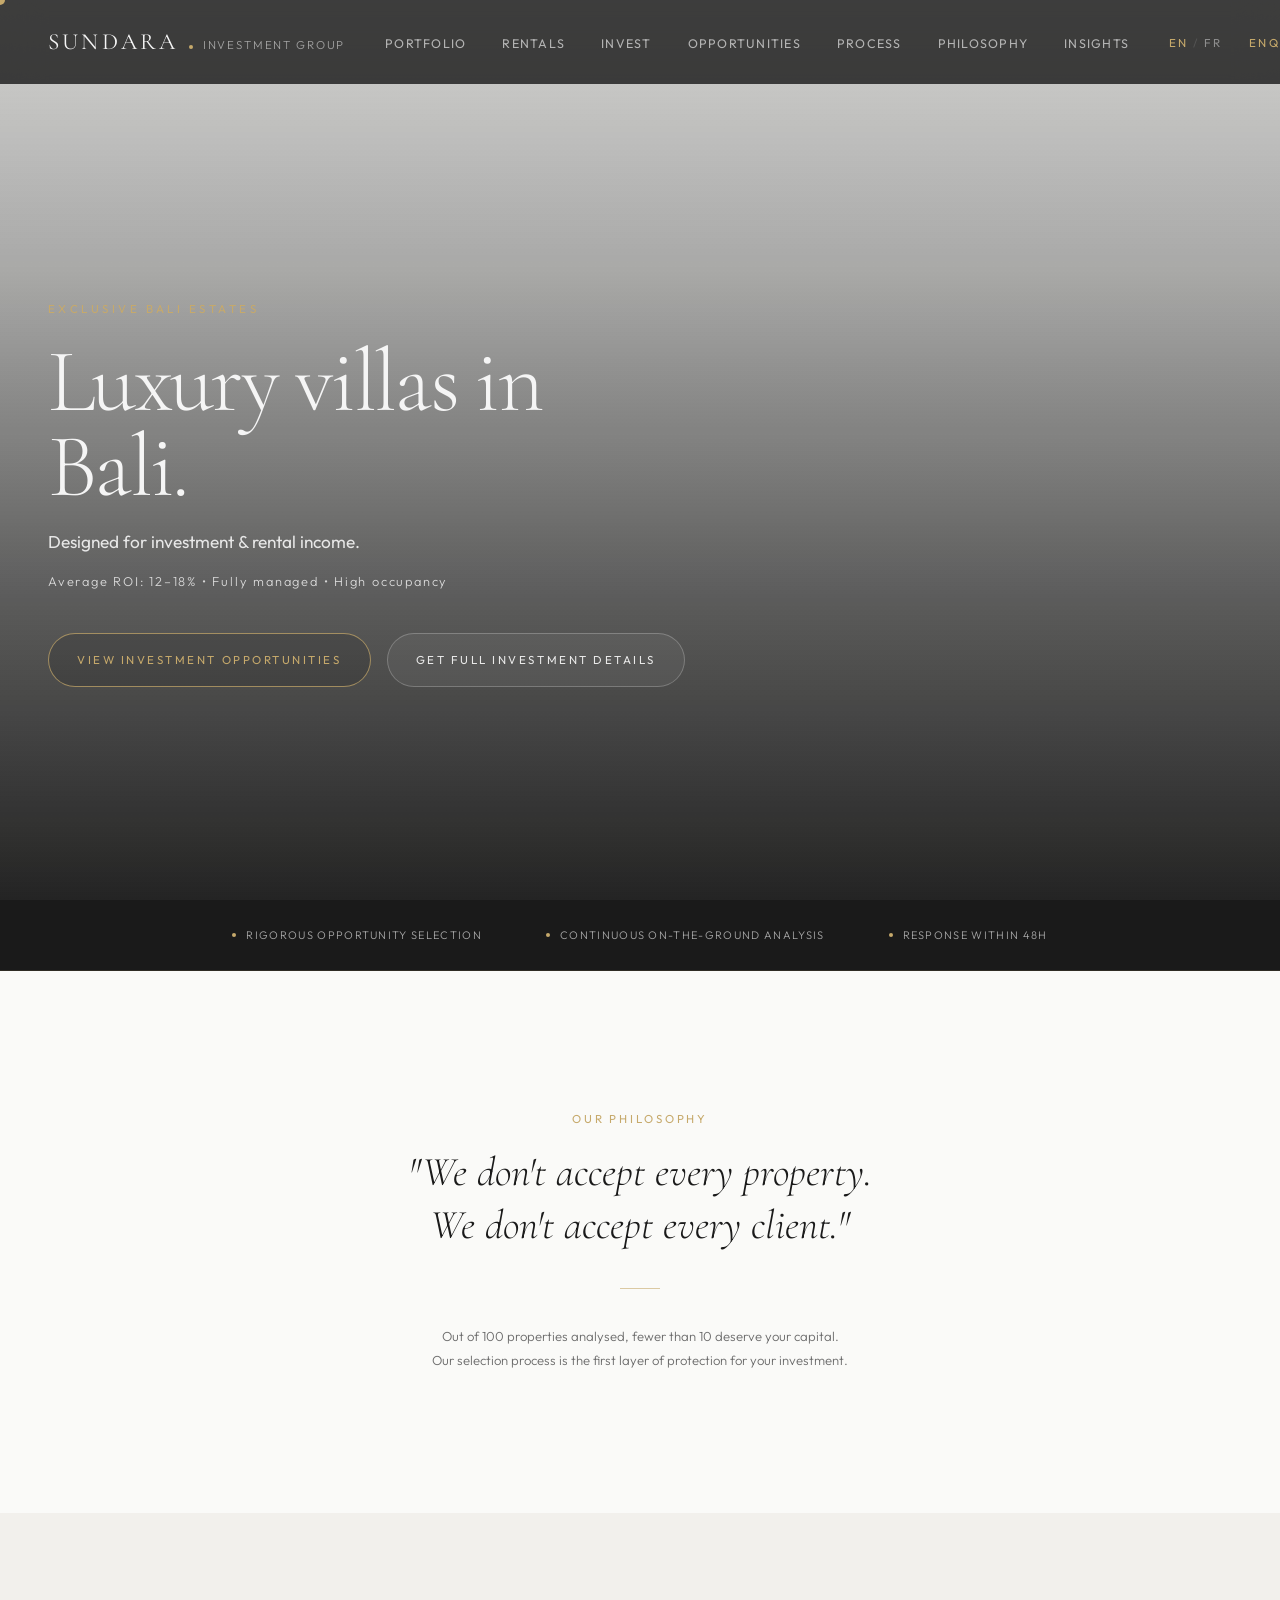
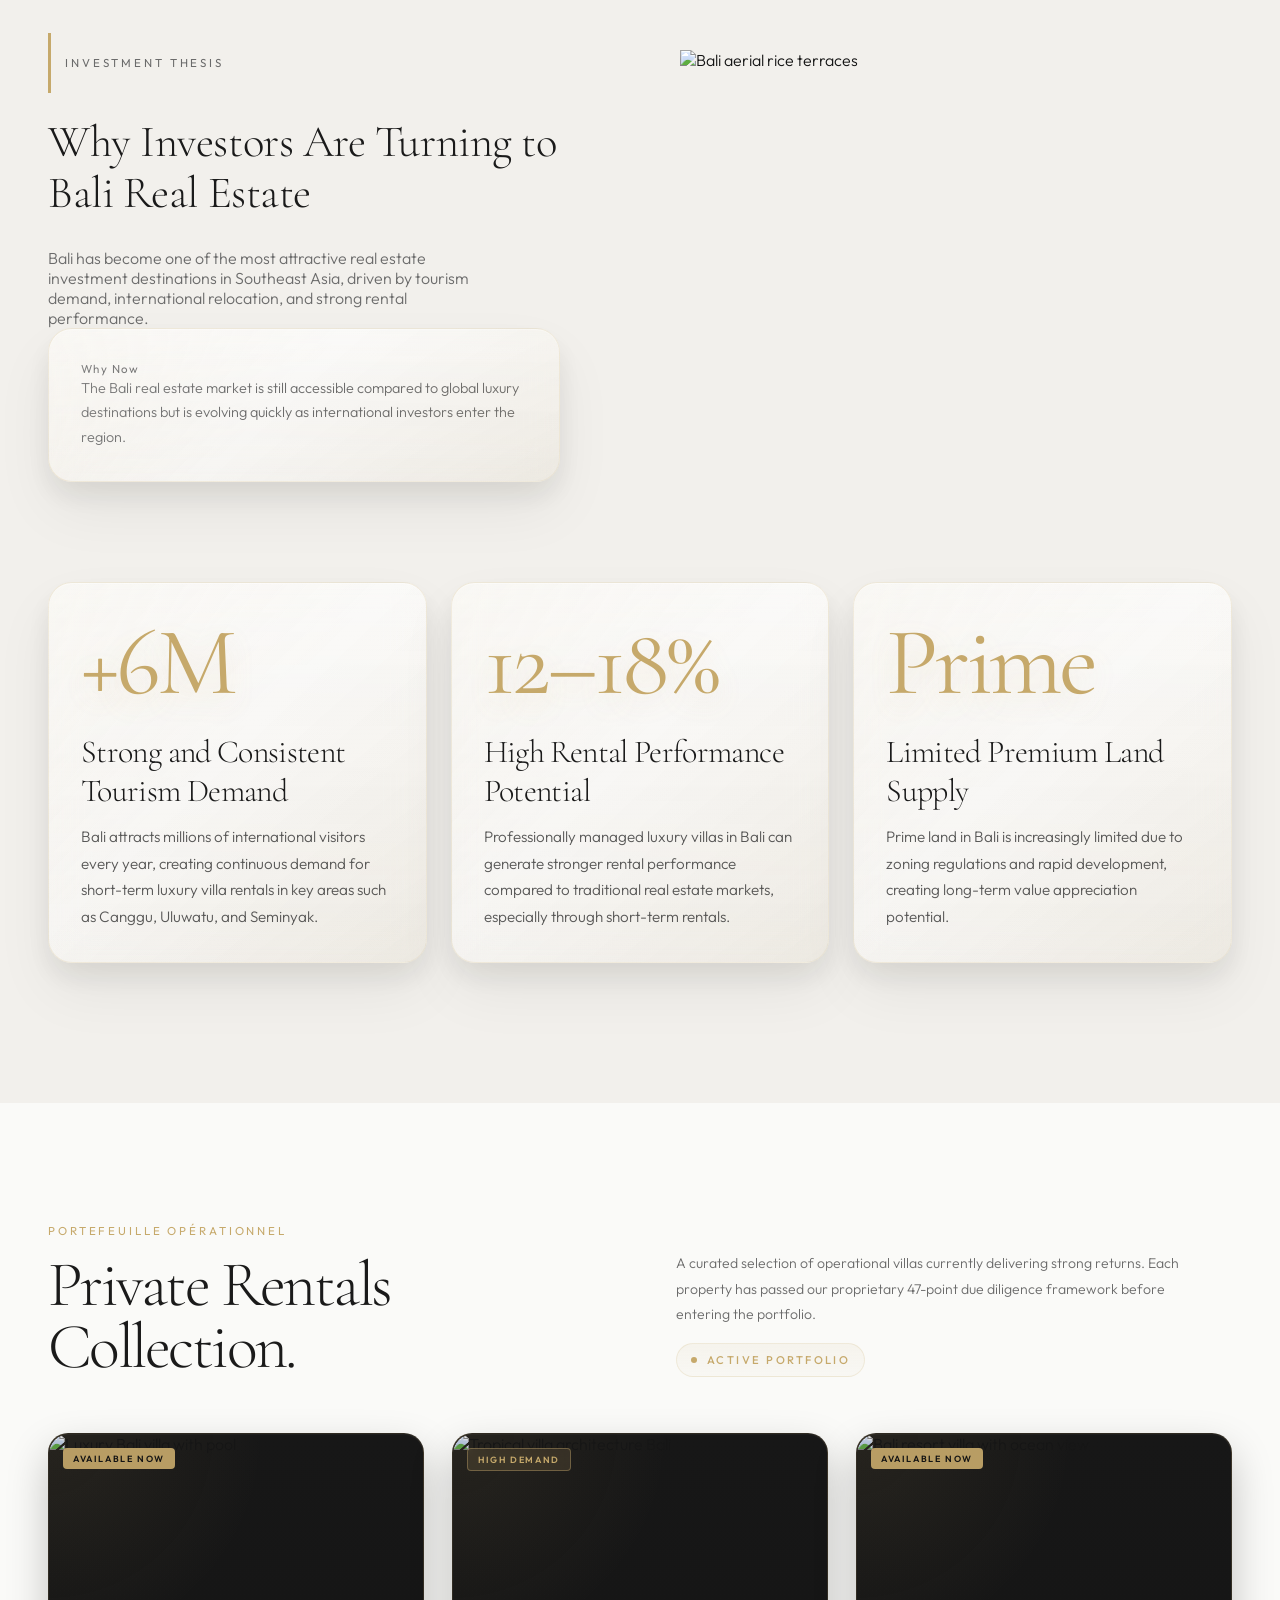
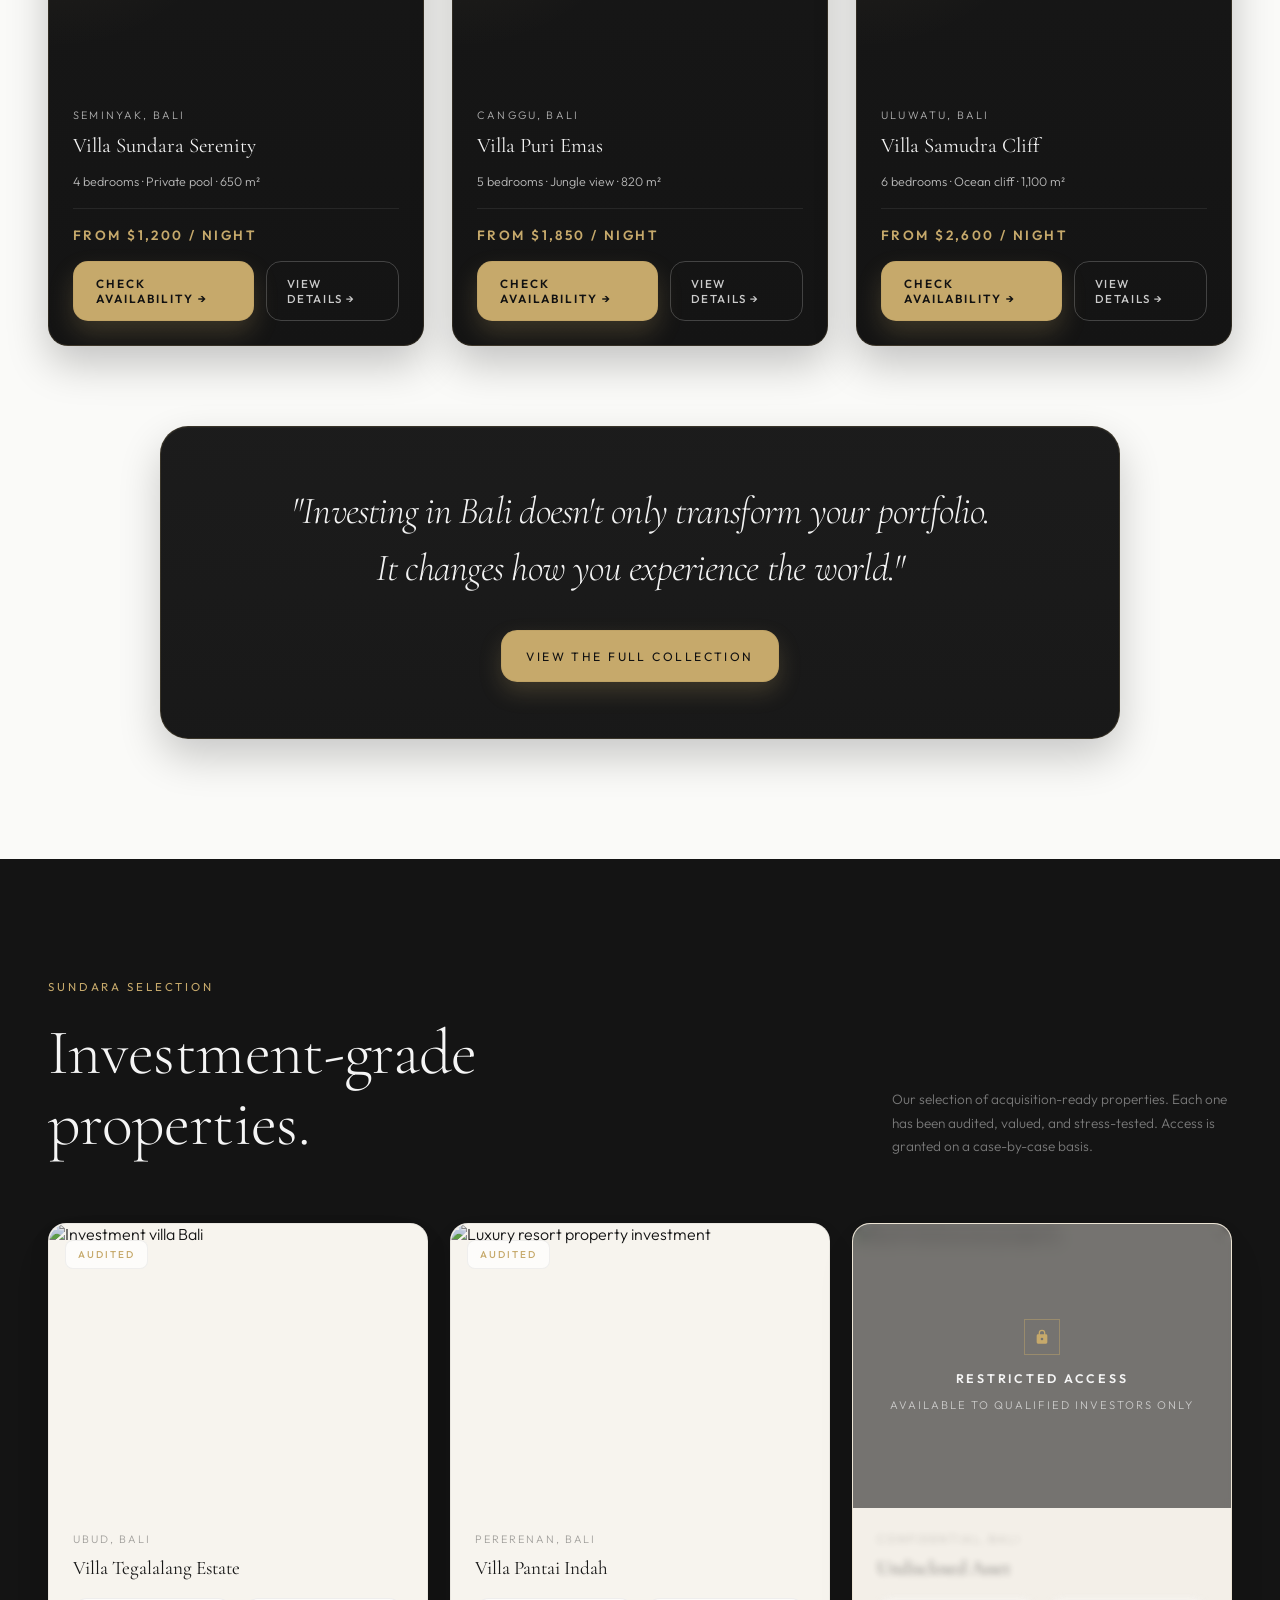
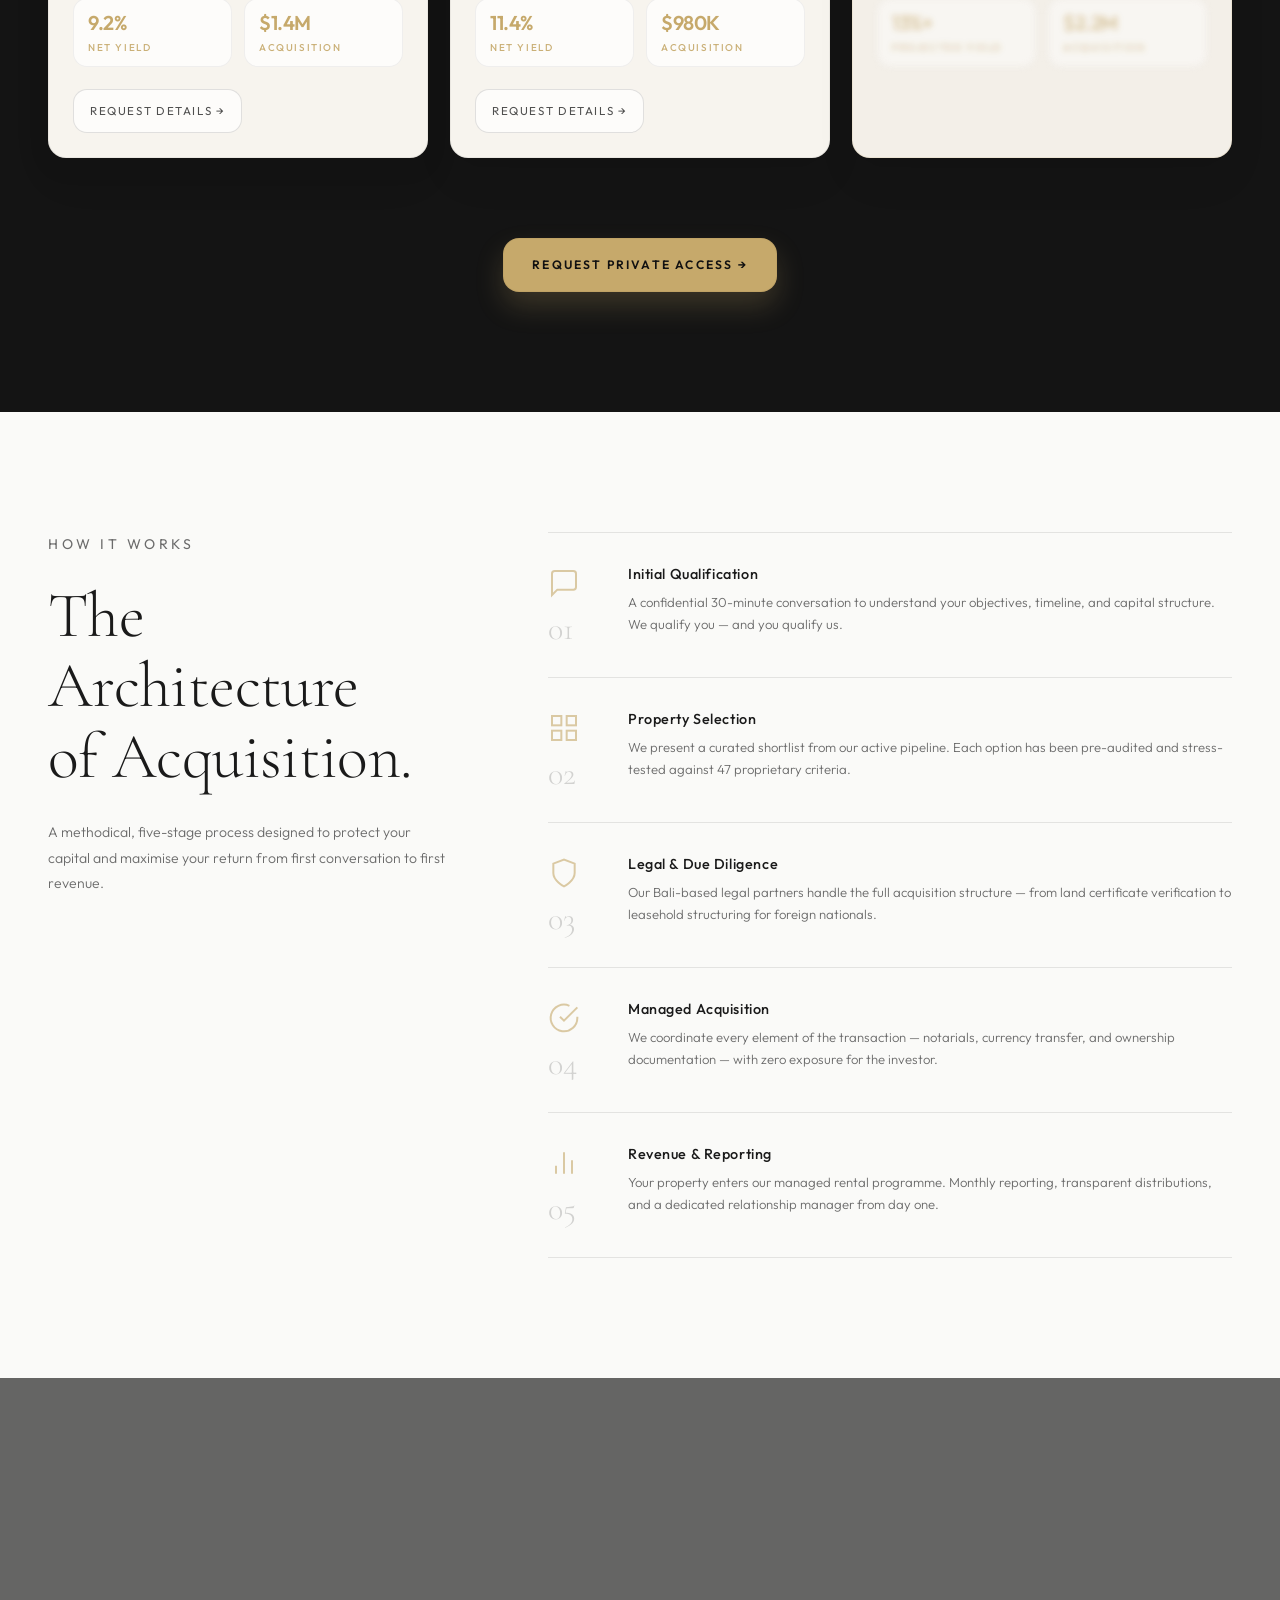
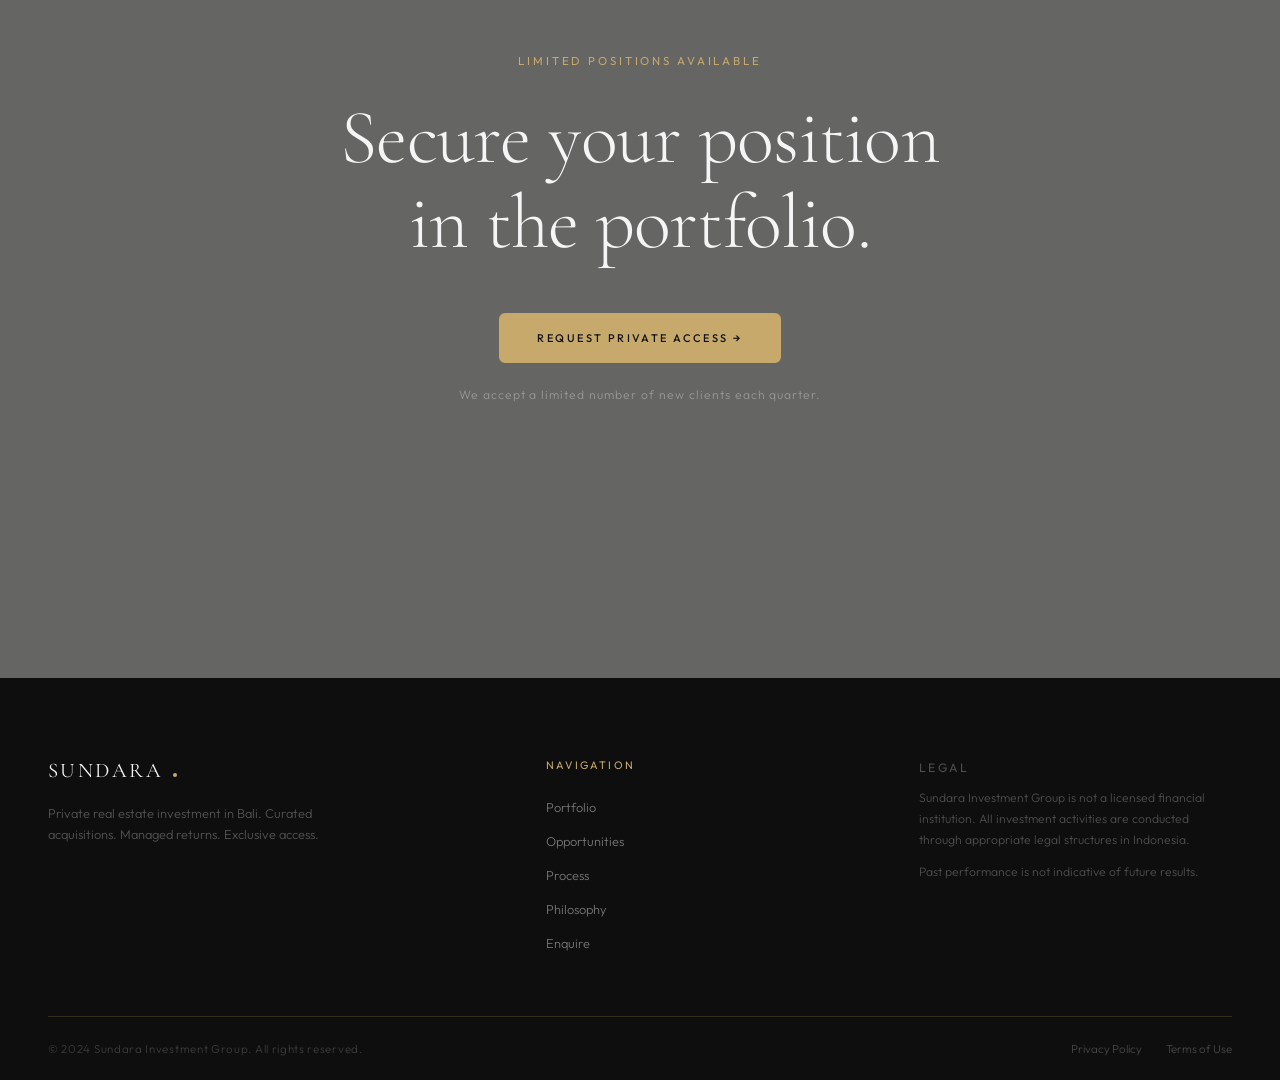
==== index.html @ 582551a3 "feat(invest): setup invest.html + hero section + nav link Co-Authored-By: Claude Sonnet 4.6 <noreply" ====
<!DOCTYPE html>
<html lang="en">
<head>
<meta charset="UTF-8"/>
<meta name="viewport" content="width=device-width, initial-scale=1.0"/>
<title>Sundara Investment Group — Private Real Estate, Bali</title>
<meta name="description" content="Sundara Investment Group — Premier private real estate investment in Bali. Curated villas, managed acquisitions, exclusive returns."/>
<link rel="preconnect" href="https://fonts.googleapis.com"/>
<link rel="preconnect" href="https://fonts.gstatic.com" crossorigin/>
<link href="https://fonts.googleapis.com/css2?family=Cormorant+Garamond:ital,wght@0,300;0,400;0,500;1,300;1,400;1,500&family=Outfit:wght@300;400;500;600&display=swap" rel="stylesheet"/>
<link rel="stylesheet" href="css/styles.css"/>
<!-- styles loaded from css/styles.css -->
</head>
<body>

<!-- ─── CUSTOM CURSOR ─── -->
<div id="cursor"></div>

<!-- ─── MOBILE MENU ─── -->
<div id="mobile-menu" style="
  display: none;
  position: fixed;
  inset: 0;
  width: 100%;
  height: 100%;
  background: #0d0d0d;
  z-index: 999;
  flex-direction: column;
  justify-content: center;
  align-items: flex-start;
  padding: 40px 32px 48px;
  overflow-y: auto;
">

  <!-- CLOSE BUTTON — top right, always visible -->
  <button onclick="closeMobileMenu()" style="position:fixed;top:18px;right:18px;width:38px;height:38px;border-radius:50%;background:rgba(198,169,107,0.15);border:1px solid rgba(198,169,107,0.4);color:#C6A96B;font-size:20px;cursor:pointer;z-index:1001;display:flex;align-items:center;justify-content:center;">×</button>

  <!-- NAV LINKS -->
  <nav style="
    display: flex;
    flex-direction: column;
    width: 100%;
    margin-top: 40px;
    margin-bottom: 40px;
    gap: 0;
  ">
    <a href="rentals.html" onclick="closeMobileMenu()" style="
      font-family: 'Cormorant Garamond', serif;
      font-size: 28px;
      font-weight: 300;
      color: #F5F5F5;
      text-decoration: none;
      padding: 16px 0;
      border-bottom: 1px solid rgba(255,255,255,0.07);
      display: block;
      transition: color 0.3s, padding-left 0.3s;
    " onmouseover="this.style.color='#C6A96B';this.style.paddingLeft='8px'"
       onmouseout="this.style.color='#F5F5F5';this.style.paddingLeft='0'">
      <span class="lang-en-inline">Portfolio</span><span class="lang-fr-inline">Portfolio</span>
    </a>
    <a href="rentals.html" onclick="closeMobileMenu()" style="font-family:'Cormorant Garamond',serif;font-size:26px;font-weight:300;color:#F5F5F5;text-decoration:none;padding:14px 0;border-bottom:1px solid rgba(255,255,255,0.07);display:block;">
      <span class="lang-en-inline">Rentals</span>
      <span class="lang-fr-inline">Locations</span>
    </a>
    <a href="#why-bali" onclick="closeMobileMenu()" style="
      font-family: 'Cormorant Garamond', serif;
      font-size: 28px;
      font-weight: 300;
      color: #F5F5F5;
      text-decoration: none;
      padding: 16px 0;
      border-bottom: 1px solid rgba(255,255,255,0.07);
      display: block;
    "><span class="lang-en-inline">Opportunities</span><span class="lang-fr-inline">Opportunités</span></a>
    <a href="#process" onclick="closeMobileMenu()" style="
      font-family: 'Cormorant Garamond', serif;
      font-size: 28px;
      font-weight: 300;
      color: #F5F5F5;
      text-decoration: none;
      padding: 16px 0;
      border-bottom: 1px solid rgba(255,255,255,0.07);
      display: block;
    "><span class="lang-en-inline">Process</span><span class="lang-fr-inline">Processus</span></a>
    <a href="#positioning" onclick="closeMobileMenu()" style="
      font-family: 'Cormorant Garamond', serif;
      font-size: 28px;
      font-weight: 300;
      color: #F5F5F5;
      text-decoration: none;
      padding: 16px 0;
      border-bottom: 1px solid rgba(255,255,255,0.07);
      display: block;
    "><span class="lang-en-inline">Philosophy</span><span class="lang-fr-inline">Philosophie</span></a>
    <a href="blog.html" onclick="closeMobileMenu()" style="font-family:'Cormorant Garamond',serif;font-size:28px;font-weight:300;color:#F5F5F5;text-decoration:none;padding:16px 0;border-bottom:1px solid rgba(255,255,255,0.07);display:block;">
      <span class="lang-en-inline">Insights</span>
      <span class="lang-fr-inline">Insights</span>
    </a>
  </nav>

  <!-- LANG TOGGLE -->
  <div style="
    display: flex;
    align-items: center;
    gap: 16px;
    margin-bottom: 28px;
  ">
    <button onclick="setLang('en'); closeMobileMenu();" style="
      background: none;
      border: none;
      font-family: 'Outfit', sans-serif;
      font-size: 11px;
      font-weight: 500;
      letter-spacing: 0.2em;
      text-transform: uppercase;
      color: #C6A96B;
      cursor: pointer;
      padding: 4px 0;
    ">EN</button>
    <span style="color:rgba(255,255,255,0.15);font-size:11px">/</span>
    <button onclick="setLang('fr'); closeMobileMenu();" style="
      background: none;
      border: none;
      font-family: 'Outfit', sans-serif;
      font-size: 11px;
      font-weight: 500;
      letter-spacing: 0.2em;
      text-transform: uppercase;
      color: rgba(255,255,255,0.35);
      cursor: pointer;
      padding: 4px 0;
    ">FR</button>
  </div>

  <!-- ENQUIRE CTA -->
  <a href="contact.html" onclick="closeMobileMenu()" style="
    display: inline-block;
    font-family: 'Outfit', sans-serif;
    font-size: 10px;
    font-weight: 500;
    letter-spacing: 0.22em;
    text-transform: uppercase;
    color: #131313;
    background: #C6A96B;
    padding: 15px 32px;
    text-decoration: none;
    border-radius: 6px;
    transition: background 0.3s;
  "><span class="lang-en-inline">Enquire →</span><span class="lang-fr-inline">Contact →</span></a>

</div>

<!-- ═══════════════════════════════════════
   1. NAV
═══════════════════════════════════════ -->
<header id="nav" role="banner">
  <div class="container">
    <div class="nav-inner">
      <!-- Logo -->
      <a href="index.html" class="nav-logo" aria-label="Sundara Investment Group">
        <span class="nav-logo-name">SUNDARA</span>
        <span class="nav-logo-dot" aria-hidden="true"></span>
        <span class="nav-logo-sub">Investment Group</span>
      </a>

      <!-- Center links -->
      <ul class="nav-links" role="list">
        <li><a href="rentals.html"><span class="lang-en-inline">Portfolio</span><span class="lang-fr-inline">Portfolio</span></a></li>
        <li><a href="rentals.html"><span class="lang-en-inline">Rentals</span><span class="lang-fr-inline">Locations</span></a></li>
        <li><a href="invest.html"><span class="lang-en-inline">Invest</span><span class="lang-fr-inline">Investir</span></a></li>
        <li><a href="#why-bali"><span class="lang-en-inline">Opportunities</span><span class="lang-fr-inline">Opportunités</span></a></li>
        <li><a href="#process"><span class="lang-en-inline">Process</span><span class="lang-fr-inline">Processus</span></a></li>
        <li><a href="#positioning"><span class="lang-en-inline">Philosophy</span><span class="lang-fr-inline">Philosophie</span></a></li>
        <li><a href="blog.html"><span class="lang-en-inline">Insights</span><span class="lang-fr-inline">Insights</span></a></li>
      </ul>

      <!-- Right side -->
      <div class="nav-right">
        <button class="nav-lang" id="langToggle" onclick="toggleLang()" aria-label="Toggle language">
          <span class="active-lang" id="langEN">EN</span>
          <span style="opacity:0.3">/</span>
          <span id="langFR">FR</span>
        </button>
        <a href="contact.html" class="nav-cta">
          <span class="lang-en-inline">Enquire</span>
          <span class="lang-fr-inline">Contact</span>
        </a>
        <button class="nav-hamburger" id="hamburger" onclick="openMobileMenu()" aria-label="Open menu" aria-expanded="false">
          <span></span><span></span><span></span>
        </button>
      </div>
    </div>
  </div>
</header>

<!-- ═══════════════════════════════════════
   2. HERO
═══════════════════════════════════════ -->
<section id="hero" aria-label="Hero">
  <div class="hero-bg" id="heroBg" role="img" aria-label="Luxury Bali villa with infinity pool"></div>
  <div class="hero-overlay" aria-hidden="true"></div>

  <div class="container hero-shell">
    <div class="hero-content">
      <p class="hero-label">
        <span class="lang-en-inline">Exclusive Bali Estates</span>
        <span class="lang-fr-inline">Domaines Exclusifs à Bali</span>
      </p>
      <h1 class="hero-title">
        <span class="lang-en-inline">Luxury villas in Bali.</span>
        <span class="lang-fr-inline">Villas de luxe à Bali.</span>
      </h1>
      <p class="hero-subtext">
        <span class="lang-en-inline">Designed for investment &amp; rental income.</span>
        <span class="lang-fr-inline">Conçues pour l’investissement et la location.</span>
      </p>
      <p class="hero-kpi">
        <span class="lang-en-inline">Average ROI: 12–18% • Fully managed • High occupancy</span>
        <span class="lang-fr-inline">ROI moyen : 12–18% • Gestion complète • Forte occupation</span>
      </p>
      <div class="hero-actions">
        <a href="rentals.html" class="hero-btn hero-btn-primary">
          <span class="lang-en-inline">View Investment Opportunities</span>
          <span class="lang-fr-inline">Voir les opportunités d’investissement</span>
        </a>
        <a href="contact.html" class="hero-btn hero-btn-secondary">
          <span class="lang-en-inline">Get Full Investment Details</span>
          <span class="lang-fr-inline">Obtenir les détails d’investissement</span>
        </a>
      </div>
    </div>
  </div>
</section>

<!-- ─── TRUST BAR ─── -->
<section class="trust-bar">
  <div class="trust-item">
    <span class="lang-en-inline">Rigorous opportunity selection</span>
    <span class="lang-fr-inline">Sélection rigoureuse des opportunités</span>
  </div>
  <div class="trust-item">
    <span class="lang-en-inline">Continuous on-the-ground analysis</span>
    <span class="lang-fr-inline">Analyse terrain continue</span>
  </div>
  <div class="trust-item">
    <span class="lang-en-inline">Response within 48h</span>
    <span class="lang-fr-inline">Réponse sous 48h</span>
  </div>
</section>

<!-- ═══════════════════════════════════════
   3. POSITIONING
═══════════════════════════════════════ -->
<section id="positioning" aria-labelledby="pos-heading">
  <div class="container">
    <div class="reveal">
      <p class="eyebrow" style="margin-bottom: 20px;">
        <span class="lang-en-inline">Our Philosophy</span>
        <span class="lang-fr-inline">Notre Philosophie</span>
      </p>
      <p class="positioning-statement" id="pos-heading">
        <span class="lang-en-inline">"We don't accept every property.<br>We don't accept every client."</span>
        <span class="lang-fr-inline">« Nous n'acceptons pas chaque propriété.<br>Nous n'acceptons pas chaque client. »</span>
      </p>
      <div class="positioning-rule" aria-hidden="true"></div>
      <p class="positioning-sub">
        <span class="lang-en-inline">Out of 100 properties analysed, fewer than 10 deserve your capital. Our selection process is the first layer of protection for your investment.</span>
        <span class="lang-fr-inline">Sur 100 propriétés analysées, moins de 10 méritent votre capital. Notre processus de sélection est la première couche de protection de votre investissement.</span>
      </p>
    </div>
  </div>
</section>

<!-- ═══════════════════════════════════════
   4. WHY BALI
═══════════════════════════════════════ -->
<section id="why-bali" aria-labelledby="whybali-heading">
  <div class="container">
    <div class="why-bali-grid">
      <div class="why-bali-text reveal-left">
        <div class="lang-en">
          <p class="eyebrow">Investment Thesis</p>
          <h2 class="display-md reveal-left reveal-d1" id="whybali-heading">Why Investors Are Turning to Bali Real Estate</h2>
          <p class="reveal reveal-d2">Bali has become one of the most attractive real estate investment destinations in Southeast Asia, driven by tourism demand, international relocation, and strong rental performance.</p>
        </div>
        <div class="lang-fr">
          <p class="eyebrow">Thèse d'Investissement</p>
          <h2 class="display-md reveal-left reveal-d1" id="whybali-heading-fr">Pourquoi les investisseurs se tournent vers l’immobilier à Bali</h2>
          <p class="reveal reveal-d2">Bali est devenue l’une des destinations les plus attractives pour l’investissement immobilier en Asie du Sud-Est, portée par le tourisme, les expatriations et la performance locative.</p>
        </div>

        <div class="stat-item reveal reveal-d3">
          <div class="lang-en">
            <p class="label-sm gold-text">Why Now</p>
            <p class="body-md">The Bali real estate market is still accessible compared to global luxury destinations but is evolving quickly as international investors enter the region.</p>
          </div>
          <div class="lang-fr">
            <p class="label-sm gold-text">Pourquoi maintenant</p>
            <p class="body-md">Le marché immobilier de Bali reste accessible comparé aux destinations premium mondiales, mais évolue rapidement avec l’arrivée d’investisseurs internationaux.</p>
          </div>
        </div>
      </div>
      <div class="why-bali-img reveal-right reveal-d1">
        <img
          src="https://images.unsplash.com/photo-1604999333679-b86d54738315?w=1200&q=80"
          alt="Bali aerial rice terraces"
          loading="lazy"
          width="600" height="450"
        />
      </div>
    </div>

    <div class="why-stats">
      <article class="stat-item reveal">
        <div class="stat-number">+6M</div>
        <div class="stat-label">
          <div class="lang-en">
            <p class="stat-title">Strong and Consistent Tourism Demand</p>
            <p class="stat-copy">Bali attracts millions of international visitors every year, creating continuous demand for short-term luxury villa rentals in key areas such as Canggu, Uluwatu, and Seminyak.</p>
          </div>
          <div class="lang-fr">
            <p class="stat-title">Une demande touristique forte et constante</p>
            <p class="stat-copy">Bali attire des millions de visiteurs internationaux chaque année, générant une demande constante pour les villas de luxe en location courte durée dans des zones comme Canggu, Uluwatu et Seminyak.</p>
          </div>
        </div>
      </article>
      <article class="stat-item reveal reveal-d2">
        <div class="stat-number">12–18%</div>
        <div class="stat-label">
          <div class="lang-en">
            <p class="stat-title">High Rental Performance Potential</p>
            <p class="stat-copy">Professionally managed luxury villas in Bali can generate stronger rental performance compared to traditional real estate markets, especially through short-term rentals.</p>
          </div>
          <div class="lang-fr">
            <p class="stat-title">Un potentiel de rendement locatif élevé</p>
            <p class="stat-copy">Les villas de luxe gérées professionnellement à Bali offrent de meilleures performances locatives que les marchés traditionnels, notamment via la location courte durée.</p>
          </div>
        </div>
      </article>
      <article class="stat-item reveal reveal-d3">
        <div class="stat-number">Prime</div>
        <div class="stat-label">
          <div class="lang-en">
            <p class="stat-title">Limited Premium Land Supply</p>
            <p class="stat-copy">Prime land in Bali is increasingly limited due to zoning regulations and rapid development, creating long-term value appreciation potential.</p>
          </div>
          <div class="lang-fr">
            <p class="stat-title">Une offre foncière premium limitée</p>
            <p class="stat-copy">Les terrains premium à Bali deviennent rares en raison des réglementations et du développement rapide, créant un potentiel de valorisation à long terme.</p>
          </div>
        </div>
      </article>
    </div>
  </div>
</section>

<!-- ═══════════════════════════════════════
   5. PRIVATE RENTALS COLLECTION
═══════════════════════════════════════ -->
<section id="rentals" aria-labelledby="rentals-heading">
  <div class="container">
    <div class="rentals-header">
      <div class="reveal">
        <p class="eyebrow">Portefeuille Opérationnel</p>
        <h2 class="display-lg reveal" id="rentals-heading" style="margin-top: 16px;">
          <span class="lang-en-inline">Private Rentals<br>Collection.</span>
          <span class="lang-fr-inline">Collection<br>Locations Privées.</span>
        </h2>
      </div>
      <div class="rentals-header-right reveal reveal-d2">
        <p>
          <span class="lang-en-inline">A curated selection of operational villas currently delivering strong returns. Each property has passed our proprietary 47-point due diligence framework before entering the portfolio.</span>
          <span class="lang-fr-inline">Une sélection curatée de villas opérationnelles générant actuellement des rendements solides. Chaque propriété a franchi notre cadre de due diligence propriétaire en 47 points avant d'entrer dans le portefeuille.</span>
        </p>
        <span class="active-badge">
          <span class="active-dot" aria-hidden="true"></span>
          Active Portfolio
        </span>
      </div>
    </div>

    <!-- Villa cards -->
    <div class="villa-cards">
      <!-- Card 1 -->
      <article class="villa-card reveal" onclick="window.location='rentals.html'" style="cursor:pointer;">
        <div class="villa-card-img card-image" style="position:relative;">
          <div class="availability-badge">
            <span class="lang-en-inline">Available Now</span>
            <span class="lang-fr-inline">Disponible Maintenant</span>
          </div>
          <img
            src="https://images.unsplash.com/photo-1582268611958-ebfd161ef9cf?w=800&q=80"
            alt="Luxury Bali villa with pool"
            loading="lazy" width="800" height="533"
          />
        </div>
        <div class="villa-card-body">
          <div class="villa-card-topline">
            <p class="villa-location">Seminyak, Bali</p>
          </div>
          <h3 class="villa-name">Villa Sundara Serenity</h3>
          <p class="villa-specs">
            <span class="lang-en-inline">4 bedrooms · Private pool · 650 m²</span>
            <span class="lang-fr-inline">4 chambres · Piscine privée · 650 m²</span>
          </p>
          <div class="villa-card-footer">
            <p class="villa-price">
              <span class="lang-en-inline">From $1,200 / night</span>
              <span class="lang-fr-inline">À partir de 1 200 $ / nuit</span>
            </p>
            <div class="rentals-card-actions">
              <a href="contact.html?type=rental" class="btn-secondary rentals-primary-cta" onclick="event.stopPropagation()">
                <span class="lang-en-inline">Check availability →</span>
                <span class="lang-fr-inline">Vérifier disponibilités →</span>
              </a>
              <a href="rentals.html" class="rentals-secondary-cta" onclick="event.stopPropagation()">
                <span class="lang-en-inline">View Details →</span>
                <span class="lang-fr-inline">Voir les détails →</span>
              </a>
            </div>
          </div>
        </div>
      </article>
      <!-- Card 2 -->
      <article class="villa-card reveal" onclick="window.location='rentals.html'" style="cursor:pointer;">
        <div class="villa-card-img card-image" style="position:relative;">
          <div class="availability-badge badge-demand">
            <span class="lang-en-inline">High Demand</span>
            <span class="lang-fr-inline">Forte Demande</span>
          </div>
          <img
            src="https://images.unsplash.com/photo-1571896349842-33c89424de2d?w=800&q=80"
            alt="Tropical villa architecture Bali"
            loading="lazy" width="800" height="533"
          />
        </div>
        <div class="villa-card-body">
          <div class="villa-card-topline">
            <p class="villa-location">Canggu, Bali</p>
          </div>
          <h3 class="villa-name">Villa Puri Emas</h3>
          <p class="villa-specs">
            <span class="lang-en-inline">5 bedrooms · Jungle view · 820 m²</span>
            <span class="lang-fr-inline">5 chambres · Vue jungle · 820 m²</span>
          </p>
          <div class="villa-card-footer">
            <p class="villa-price">
              <span class="lang-en-inline">From $1,850 / night</span>
              <span class="lang-fr-inline">À partir de 1 850 $ / nuit</span>
            </p>
            <div class="rentals-card-actions">
              <a href="contact.html?type=rental" class="btn-secondary rentals-primary-cta" onclick="event.stopPropagation()">
                <span class="lang-en-inline">Check availability →</span>
                <span class="lang-fr-inline">Vérifier disponibilités →</span>
              </a>
              <a href="rentals.html" class="rentals-secondary-cta" onclick="event.stopPropagation()">
                <span class="lang-en-inline">View Details →</span>
                <span class="lang-fr-inline">Voir les détails →</span>
              </a>
            </div>
          </div>
        </div>
      </article>
      <!-- Card 3 -->
      <article class="villa-card reveal" onclick="window.location='rentals.html'" style="cursor:pointer;">
        <div class="villa-card-img card-image" style="position:relative;">
          <div class="availability-badge">
            <span class="lang-en-inline">Available Now</span>
            <span class="lang-fr-inline">Disponible Maintenant</span>
          </div>
          <img
            src="https://images.unsplash.com/photo-1520250497591-112f2f40a3f4?w=800&q=80"
            alt="Bali resort villa with ocean view"
            loading="lazy" width="800" height="533"
          />
        </div>
        <div class="villa-card-body">
          <div class="villa-card-topline">
            <p class="villa-location">Uluwatu, Bali</p>
          </div>
          <h3 class="villa-name">Villa Samudra Cliff</h3>
          <p class="villa-specs">
            <span class="lang-en-inline">6 bedrooms · Ocean cliff · 1,100 m²</span>
            <span class="lang-fr-inline">6 chambres · Falaise océan · 1 100 m²</span>
          </p>
          <div class="villa-card-footer">
            <p class="villa-price">
              <span class="lang-en-inline">From $2,600 / night</span>
              <span class="lang-fr-inline">À partir de 2 600 $ / nuit</span>
            </p>
            <div class="rentals-card-actions">
              <a href="contact.html?type=rental" class="btn-secondary rentals-primary-cta" onclick="event.stopPropagation()">
                <span class="lang-en-inline">Check availability →</span>
                <span class="lang-fr-inline">Vérifier disponibilités →</span>
              </a>
              <a href="rentals.html" class="rentals-secondary-cta" onclick="event.stopPropagation()">
                <span class="lang-en-inline">View Details →</span>
                <span class="lang-fr-inline">Voir les détails →</span>
              </a>
            </div>
          </div>
        </div>
      </article>
    </div>

    <!-- Quote -->
    <div class="rentals-quote reveal">
      <p>
        <span class="lang-en-inline">"Investing in Bali doesn't only transform your portfolio.<br>It changes how you experience the world."</span>
        <span class="lang-fr-inline">« Investir à Bali ne transforme pas seulement votre portefeuille.<br>Cela change la façon dont vous vivez le monde. »</span>
      </p>
      <a href="rentals.html" class="rentals-quote-cta">
        <span class="lang-en-inline">View the full collection</span>
        <span class="lang-fr-inline">Voir toute la collection</span>
      </a>
    </div>
  </div>
</section>

<!-- ═══════════════════════════════════════
   6. SUNDARA SELECTION (DARK)
═══════════════════════════════════════ -->
<section id="selection" aria-labelledby="selection-heading">
  <div class="container">
    <div class="selection-header">
      <div class="selection-title reveal">
        <p class="eyebrow">
          <span class="lang-en-inline">Sundara Selection</span>
          <span class="lang-fr-inline">Sélection Sundara</span>
        </p>
        <h2 class="display-lg" id="selection-heading" style="margin-top: 16px; color: var(--white);">
          <span class="lang-en-inline">Investment-grade<br>properties.</span>
          <span class="lang-fr-inline">Propriétés<br>d'investissement.</span>
        </h2>
      </div>
      <p class="selection-desc reveal reveal-d2">
        <span class="lang-en-inline">Our selection of acquisition-ready properties. Each one has been audited, valued, and stress-tested. Access is granted on a case-by-case basis.</span>
        <span class="lang-fr-inline">Notre sélection de propriétés prêtes à l'acquisition. Chacune a été auditée, évaluée et soumise à des tests de résistance. L'accès est accordé au cas par cas.</span>
      </p>
    </div>

    <div class="selection-cards">
      <!-- Card 1 -->
      <article class="sel-card reveal reveal-delay-1">
        <div class="sel-card-img">
          <span class="audit-badge">
            <span class="lang-en-inline">Audited</span>
            <span class="lang-fr-inline">Audité</span>
          </span>
          <img
            src="https://images.unsplash.com/photo-1613977257363-707ba9348227?w=800&q=80"
            alt="Investment villa Bali"
            loading="lazy" width="800" height="600"
          />
        </div>
        <div class="sel-card-body">
          <p class="sel-card-location">Ubud, Bali</p>
          <h3 class="sel-card-name">Villa Tegalalang Estate</h3>
          <div class="sel-card-metrics">
            <div class="metric-item">
              <div class="metric-value">9.2%</div>
              <div class="metric-label">
                <span class="lang-en-inline">Net yield</span>
                <span class="lang-fr-inline">Rendement net</span>
              </div>
            </div>
            <div class="metric-item">
              <div class="metric-value">$1.4M</div>
              <div class="metric-label">
                <span class="lang-en-inline">Acquisition</span>
                <span class="lang-fr-inline">Acquisition</span>
              </div>
            </div>
          </div>
          <a href="contact.html?type=investment" class="villa-cta selection-secondary-cta">
            <span class="lang-en-inline">Request details →</span>
            <span class="lang-fr-inline">Demander les détails →</span>
          </a>
        </div>
      </article>

      <!-- Card 2 -->
      <article class="sel-card reveal reveal-delay-2">
        <div class="sel-card-img">
          <span class="audit-badge">
            <span class="lang-en-inline">Audited</span>
            <span class="lang-fr-inline">Audité</span>
          </span>
          <img
            src="https://images.unsplash.com/photo-1602343168117-bb8ffe3e2e9f?w=800&q=80"
            alt="Luxury resort property investment"
            loading="lazy" width="800" height="600"
          />
        </div>
        <div class="sel-card-body">
          <p class="sel-card-location">Pererenan, Bali</p>
          <h3 class="sel-card-name">Villa Pantai Indah</h3>
          <div class="sel-card-metrics">
            <div class="metric-item">
              <div class="metric-value">11.4%</div>
              <div class="metric-label">
                <span class="lang-en-inline">Net yield</span>
                <span class="lang-fr-inline">Rendement net</span>
              </div>
            </div>
            <div class="metric-item">
              <div class="metric-value">$980K</div>
              <div class="metric-label">
                <span class="lang-en-inline">Acquisition</span>
                <span class="lang-fr-inline">Acquisition</span>
              </div>
            </div>
          </div>
          <a href="contact.html?type=investment" class="villa-cta selection-secondary-cta">
            <span class="lang-en-inline">Request details →</span>
            <span class="lang-fr-inline">Demander les détails →</span>
          </a>
        </div>
      </article>

      <!-- Card 3 — Restricted -->
      <article class="sel-card restricted reveal reveal-delay-3">
        <div class="sel-card-img">
          <img
            src="https://images.unsplash.com/photo-1613977257363-707ba9348227?w=800&q=80"
            alt="Restricted access property"
            loading="lazy" width="800" height="600"
          />
          <div class="restricted-overlay">
            <div class="lock-icon" aria-hidden="true">
              <svg viewBox="0 0 24 24" xmlns="http://www.w3.org/2000/svg" aria-hidden="true">
                <path d="M18 8h-1V6A5 5 0 0 0 7 6v2H6a2 2 0 0 0-2 2v10a2 2 0 0 0 2 2h12a2 2 0 0 0 2-2V10a2 2 0 0 0-2-2zm-6 9a2 2 0 1 1 0-4 2 2 0 0 1 0 4zm3.1-9H8.9V6a3.1 3.1 0 0 1 6.2 0v2z"/>
              </svg>
            </div>
            <strong>
              <span class="lang-en-inline">Restricted Access</span>
              <span class="lang-fr-inline">Accès Restreint</span>
            </strong>
            <p>
              <span class="lang-en-inline">Available to qualified investors only</span>
              <span class="lang-fr-inline">Réservé aux investisseurs qualifiés</span>
            </p>
          </div>
        </div>
        <div class="sel-card-body restricted-body">
          <p class="sel-card-location">Confidential, Bali</p>
          <h3 class="sel-card-name">
            <span class="lang-en-inline">Undisclosed Asset</span>
            <span class="lang-fr-inline">Actif Confidentiel</span>
          </h3>
          <div class="sel-card-metrics">
            <div class="metric-item">
              <div class="metric-value">13%+</div>
              <div class="metric-label">
                <span class="lang-en-inline">Projected yield</span>
                <span class="lang-fr-inline">Rendement projeté</span>
              </div>
            </div>
            <div class="metric-item">
              <div class="metric-value">$2.2M</div>
              <div class="metric-label">
                <span class="lang-en-inline">Acquisition</span>
                <span class="lang-fr-inline">Acquisition</span>
              </div>
            </div>
          </div>
        </div>
      </article>
    </div>

    <div class="selection-cta reveal">
      <a href="contact.html?type=private" class="btn-outline-gold selection-primary-cta">
        <span class="lang-en-inline">Request Private Access →</span>
        <span class="lang-fr-inline">Demander un Accès Privé →</span>
      </a>
    </div>
  </div>
</section>

<!-- ═══════════════════════════════════════
   7. PROCESS
═══════════════════════════════════════ -->
<section id="process" aria-labelledby="process-heading">
  <div class="container">
    <div class="process-grid">
      <!-- Left sticky -->
      <div class="process-left reveal">
        <p class="eyebrow" style="margin-bottom: 24px;">
          <span class="lang-en-inline">How It Works</span>
          <span class="lang-fr-inline">Comment ça fonctionne</span>
        </p>
        <h2 class="display-lg reveal" id="process-heading">
          <span class="lang-en-inline">The Architecture<br>of Acquisition.</span>
          <span class="lang-fr-inline">L'Architecture<br>de l'Acquisition.</span>
        </h2>
        <p style="margin-top: 28px;">
          <span class="lang-en-inline">A methodical, five-stage process designed to protect your capital and maximise your return from first conversation to first revenue.</span>
          <span class="lang-fr-inline">Un processus méthodique en cinq étapes conçu pour protéger votre capital et maximiser votre rendement, de la première conversation au premier revenu.</span>
        </p>
      </div>

      <!-- Steps -->
      <div class="process-steps">
        <div class="process-step reveal reveal-delay-1">
          <span class="step-num">
            <svg class="process-icon" viewBox="0 0 24 24" fill="none" stroke="#C6A96B" stroke-width="1.5" aria-hidden="true"><path d="M21 15a2 2 0 0 1-2 2H7l-4 4V5a2 2 0 0 1 2-2h14a2 2 0 0 1 2 2z"/></svg>
            01
          </span>
          <div>
            <p class="step-title">
              <span class="lang-en-inline">Initial Qualification</span>
              <span class="lang-fr-inline">Qualification Initiale</span>
            </p>
            <p class="step-desc">
              <span class="lang-en-inline">A confidential 30-minute conversation to understand your objectives, timeline, and capital structure. We qualify you — and you qualify us.</span>
              <span class="lang-fr-inline">Un entretien confidentiel de 30 minutes pour comprendre vos objectifs, votre calendrier et votre structure de capital. Nous vous qualifions — et vous nous qualifiez.</span>
            </p>
          </div>
        </div>
        <div class="process-step reveal reveal-delay-2">
          <span class="step-num">
            <svg class="process-icon" viewBox="0 0 24 24" fill="none" stroke="#C6A96B" stroke-width="1.5" aria-hidden="true"><rect x="3" y="3" width="7" height="7"/><rect x="14" y="3" width="7" height="7"/><rect x="3" y="14" width="7" height="7"/><rect x="14" y="14" width="7" height="7"/></svg>
            02
          </span>
          <div>
            <p class="step-title">
              <span class="lang-en-inline">Property Selection</span>
              <span class="lang-fr-inline">Sélection des Propriétés</span>
            </p>
            <p class="step-desc">
              <span class="lang-en-inline">We present a curated shortlist from our active pipeline. Each option has been pre-audited and stress-tested against 47 proprietary criteria.</span>
              <span class="lang-fr-inline">Nous présentons une sélection curatée de notre pipeline actif. Chaque option a été pré-auditée et soumise à des tests de résistance sur 47 critères propriétaires.</span>
            </p>
          </div>
        </div>
        <div class="process-step reveal reveal-delay-3">
          <span class="step-num">
            <svg class="process-icon" viewBox="0 0 24 24" fill="none" stroke="#C6A96B" stroke-width="1.5" aria-hidden="true"><path d="M12 22s8-4 8-10V5l-8-3-8 3v7c0 6 8 10 8 10z"/></svg>
            03
          </span>
          <div>
            <p class="step-title">
              <span class="lang-en-inline">Legal & Due Diligence</span>
              <span class="lang-fr-inline">Juridique & Due Diligence</span>
            </p>
            <p class="step-desc">
              <span class="lang-en-inline">Our Bali-based legal partners handle the full acquisition structure — from land certificate verification to leasehold structuring for foreign nationals.</span>
              <span class="lang-fr-inline">Nos partenaires juridiques basés à Bali gèrent l'intégralité de la structure d'acquisition — de la vérification des titres fonciers à la structuration des baux pour les ressortissants étrangers.</span>
            </p>
          </div>
        </div>
        <div class="process-step reveal reveal-delay-4">
          <span class="step-num">
            <svg class="process-icon" viewBox="0 0 24 24" fill="none" stroke="#C6A96B" stroke-width="1.5" aria-hidden="true"><path d="M22 11.08V12a10 10 0 1 1-5.93-9.14"/><polyline points="22 4 12 14.01 9 11.01"/></svg>
            04
          </span>
          <div>
            <p class="step-title">
              <span class="lang-en-inline">Managed Acquisition</span>
              <span class="lang-fr-inline">Acquisition Gérée</span>
            </p>
            <p class="step-desc">
              <span class="lang-en-inline">We coordinate every element of the transaction — notarials, currency transfer, and ownership documentation — with zero exposure for the investor.</span>
              <span class="lang-fr-inline">Nous coordonnons chaque élément de la transaction — actes notariés, transfert de devises et documentation de propriété — sans exposition pour l'investisseur.</span>
            </p>
          </div>
        </div>
        <div class="process-step reveal reveal-delay-5">
          <span class="step-num">
            <svg class="process-icon" viewBox="0 0 24 24" fill="none" stroke="#C6A96B" stroke-width="1.5" aria-hidden="true"><line x1="18" y1="20" x2="18" y2="10"/><line x1="12" y1="20" x2="12" y2="4"/><line x1="6" y1="20" x2="6" y2="14"/></svg>
            05
          </span>
          <div>
            <p class="step-title">
              <span class="lang-en-inline">Revenue & Reporting</span>
              <span class="lang-fr-inline">Revenus & Reporting</span>
            </p>
            <p class="step-desc">
              <span class="lang-en-inline">Your property enters our managed rental programme. Monthly reporting, transparent distributions, and a dedicated relationship manager from day one.</span>
              <span class="lang-fr-inline">Votre propriété intègre notre programme de location géré. Rapports mensuels, distributions transparentes et un responsable de relation dédié dès le premier jour.</span>
            </p>
          </div>
        </div>
      </div>
    </div>
  </div>
</section>

<!-- ═══════════════════════════════════════
   8. CINEMATIC CTA
═══════════════════════════════════════ -->
<section id="cta-section" aria-labelledby="cta-heading">
  <div class="cta-bg" id="ctaBg" role="img" aria-label="Bali luxury resort landscape"></div>
  <div class="cta-overlay" aria-hidden="true"></div>
  <div class="cta-content reveal">
    <p class="eyebrow" style="margin-bottom: 28px;">
      <span class="lang-en-inline">Limited Positions Available</span>
      <span class="lang-fr-inline">Positions Limitées Disponibles</span>
    </p>
    <h2 class="cta-title" id="cta-heading">
      <span class="lang-en-inline">Secure your position<br>in the portfolio.</span>
      <span class="lang-fr-inline">Sécurisez votre position<br>dans le portefeuille.</span>
    </h2>
    <a href="contact.html?type=private" class="btn-primary">
      <span class="lang-en-inline">Request Private Access →</span>
      <span class="lang-fr-inline">Demander un Accès Privé →</span>
    </a>
    <p class="cta-note">
      <span class="lang-en-inline">We accept a limited number of new clients each quarter.</span>
      <span class="lang-fr-inline">Nous acceptons un nombre limité de nouveaux clients chaque trimestre.</span>
    </p>
  </div>
</section>

<!-- ═══════════════════════════════════════
   9. FOOTER
═══════════════════════════════════════ -->
<footer id="footer" role="contentinfo">
  <div class="container">
    <div class="footer-inner">
      <!-- Brand -->
      <div class="footer-brand">
        <a href="#hero" class="footer-logo" aria-label="Sundara Investment Group">
          <span class="footer-logo-name">SUNDARA</span>
          <span class="nav-logo-dot" aria-hidden="true" style="margin-bottom:4px;"></span>
        </a>
        <p class="footer-tagline">
          <span class="lang-en-inline">Private real estate investment in Bali. Curated acquisitions. Managed returns. Exclusive access.</span>
          <span class="lang-fr-inline">Investissement immobilier privé à Bali. Acquisitions curatées. Rendements gérés. Accès exclusif.</span>
        </p>
      </div>

      <!-- Navigation -->
      <div>
        <p class="footer-heading">
          <span class="lang-en-inline">Navigation</span>
          <span class="lang-fr-inline">Navigation</span>
        </p>
        <ul class="footer-links" role="list">
          <li><a href="#rentals"><span class="lang-en-inline">Portfolio</span><span class="lang-fr-inline">Portfolio</span></a></li>
          <li><a href="#why-bali"><span class="lang-en-inline">Opportunities</span><span class="lang-fr-inline">Opportunités</span></a></li>
          <li><a href="#process"><span class="lang-en-inline">Process</span><span class="lang-fr-inline">Processus</span></a></li>
          <li><a href="#positioning"><span class="lang-en-inline">Philosophy</span><span class="lang-fr-inline">Philosophie</span></a></li>
          <li><a href="contact.html"><span class="lang-en-inline">Enquire</span><span class="lang-fr-inline">Contact</span></a></li>
        </ul>
      </div>

      <!-- Legal -->
      <div class="footer-legal">
        <p class="footer-heading">
          <span class="lang-en-inline">Legal</span>
          <span class="lang-fr-inline">Mentions Légales</span>
        </p>
        <p>
          <span class="lang-en-inline">Sundara Investment Group is not a licensed financial institution. All investment activities are conducted through appropriate legal structures in Indonesia.</span>
          <span class="lang-fr-inline">Sundara Investment Group n'est pas un établissement financier agréé. Toutes les activités d'investissement sont menées par des structures juridiques appropriées en Indonésie.</span>
        </p>
        <p style="margin-top: 12px;">
          <span class="lang-en-inline">Past performance is not indicative of future results.</span>
          <span class="lang-fr-inline">Les performances passées ne garantissent pas les résultats futurs.</span>
        </p>
      </div>
    </div>

    <!-- Bottom bar -->
    <div class="footer-bottom">
      <span class="footer-copyright">
        © 2024 Sundara Investment Group.
        <span class="lang-en-inline">All rights reserved.</span>
        <span class="lang-fr-inline">Tous droits réservés.</span>
      </span>
      <div class="footer-bottom-links">
        <a href="#"><span class="lang-en-inline">Privacy Policy</span><span class="lang-fr-inline">Politique de Confidentialité</span></a>
        <a href="#"><span class="lang-en-inline">Terms of Use</span><span class="lang-fr-inline">Conditions d'utilisation</span></a>
      </div>
    </div>
  </div>
</footer>

<script src="js/lang.js"></script>
<script src="js/animations.js"></script>

</body>
</html>
---- css/styles.css ----
/* ─── MOBILE OVERFLOW LOCK ─── */
html, body {
  overflow-x: hidden;
  max-width: 100%;
}

* {
  box-sizing: border-box;
}

/* ─── RESET & BASE ─── */
*, *::before, *::after { box-sizing: border-box; margin: 0; padding: 0; }

:root {
  --bg:         #FAFAF8;
  --text:       #1A1A1A;
  --text-sec:   #6B6B6B;
  --gold:       #C6A96B;
  --gold-dim:   rgba(198,169,107,0.12);
  --gold-dim2:  rgba(198,169,107,0.25);
  --surface:    #F2F0EC;
  --dark:       #131313;
  --dark-deep:  #0E0E0E;
  --white:      #F5F5F5;
  --font-serif: 'Cormorant Garamond', Georgia, serif;
  --font-sans:  'Outfit', system-ui, sans-serif;
}

html { scroll-behavior: smooth; }

body {
  background: var(--bg);
  color: var(--text);
  font-family: var(--font-sans);
  font-weight: 300;
  cursor: none;
  overflow-x: hidden;
}

/* ─── CUSTOM CURSOR ─── */
#cursor {
  position: fixed;
  top: 0; left: 0;
  width: 10px; height: 10px;
  background: var(--gold);
  border-radius: 50%;
  pointer-events: none;
  z-index: 9999;
  transform: translate(-50%,-50%);
  transition: transform 0.15s ease, width 0.25s ease, height 0.25s ease, opacity 0.25s ease;
  mix-blend-mode: normal;
}
#cursor.expand { width: 40px; height: 40px; opacity: 0.3; }
@media (hover: none), (pointer: coarse) {
  #cursor { display: none; }
  body { cursor: auto; }
}

/* ─── TYPOGRAPHY SCALE ─── */
.eyebrow {
  font-family: var(--font-sans);
  font-weight: 400;
  font-size: 0.72rem;
  letter-spacing: 0.25em;
  text-transform: uppercase;
  color: var(--gold);
}

.display-hero {
  font-family: var(--font-serif);
  font-weight: 300;
  font-size: clamp(52px, 8vw, 108px);
  line-height: 1.0;
  letter-spacing: -0.02em;
}

.display-lg {
  font-family: var(--font-serif);
  font-weight: 300;
  font-size: clamp(36px, 5vw, 72px);
  line-height: 1.1;
  letter-spacing: -0.01em;
}

.display-md {
  font-family: var(--font-serif);
  font-weight: 300;
  font-size: clamp(28px, 3.5vw, 52px);
  line-height: 1.15;
  letter-spacing: -0.01em;
}

.body-lg  { font-size: 1rem;   font-weight: 300; line-height: 1.7; }
.body-md  { font-size: 0.9rem; font-weight: 300; line-height: 1.7; }
.body-sm  { font-size: 0.8rem; font-weight: 300; line-height: 1.6; color: var(--text-sec); }
.label-sm { font-size: 0.72rem; font-weight: 400; letter-spacing: 0.12em; }

/* ─── SCROLL REVEAL ─── */
.reveal {
  opacity: 0;
  transform: translateY(32px);
  transition: opacity 0.8s cubic-bezier(0.22,1,0.36,1), transform 0.8s cubic-bezier(0.22,1,0.36,1);
}
.reveal.visible { opacity: 1; transform: translateY(0); }

/* Directional variants */
.reveal-left {
  opacity: 0;
  transform: translateX(-30px);
  transition: opacity 0.85s cubic-bezier(0.22,1,0.36,1), transform 0.85s cubic-bezier(0.22,1,0.36,1);
}
.reveal-left.visible { opacity: 1; transform: translateX(0); }

.reveal-right {
  opacity: 0;
  transform: translateX(40px);
  transition: opacity 0.85s cubic-bezier(0.22,1,0.36,1), transform 0.85s cubic-bezier(0.22,1,0.36,1);
}
.reveal-right.visible { opacity: 1; transform: translateX(0); }

.reveal-d1 { transition-delay: 0.1s; }
.reveal-d2 { transition-delay: 0.2s; }
.reveal-d3 { transition-delay: 0.3s; }
.reveal-d4 { transition-delay: 0.4s; }
.reveal-d5 { transition-delay: 0.5s; }

/* ─── LAYOUT UTILS ─── */
.container {
  width: 100%;
  max-width: 1360px;
  margin: 0 auto;
  padding: 0 48px;
}
@media (max-width: 768px) { .container { padding: 0 24px; } }

section { position: relative; }

/* ═══════════════════════════════════════════
   1. NAV
═══════════════════════════════════════════ */
#nav {
  position: fixed;
  top: 0; left: 0; right: 0;
  z-index: 1000;
  padding: 28px 0;
  background: rgba(11,11,11,0.75);
  backdrop-filter: blur(20px);
  -webkit-backdrop-filter: blur(20px);
  transition: padding 0.4s ease, background 0.4s ease, backdrop-filter 0.4s ease;
}
#nav.scrolled {
  padding: 16px 0;
  background: rgba(11,11,11,0.92);
  backdrop-filter: blur(24px);
  -webkit-backdrop-filter: blur(24px);
}
.nav-inner {
  display: flex;
  align-items: center;
  justify-content: space-between;
  gap: 40px;
}
.nav-logo {
  display: flex;
  align-items: baseline;
  gap: 10px;
  text-decoration: none;
  flex-shrink: 0;
}
.nav-logo-name {
  font-family: var(--font-serif);
  font-size: 1.45rem;
  font-weight: 400;
  letter-spacing: 0.14em;
  color: var(--white);
}
.nav-logo-dot {
  width: 4px; height: 4px;
  background: var(--gold);
  border-radius: 50%;
  flex-shrink: 0;
  margin-bottom: 3px;
}
.nav-logo-sub {
  font-family: var(--font-sans);
  font-weight: 300;
  font-size: 0.72rem;
  letter-spacing: 0.16em;
  color: rgba(245,245,245,0.55);
  text-transform: uppercase;
}
.nav-links {
  display: flex;
  align-items: center;
  gap: 36px;
  list-style: none;
}
.nav-links a {
  font-family: var(--font-sans);
  font-weight: 400;
  font-size: 0.78rem;
  letter-spacing: 0.1em;
  text-transform: uppercase;
  color: rgba(245,245,245,0.65);
  text-decoration: none;
  transition: color 0.25s ease;
  white-space: nowrap;
}
.nav-links a:hover { color: var(--white); }
.nav-right {
  display: flex;
  align-items: center;
  gap: 28px;
  flex-shrink: 0;
}
.nav-lang {
  font-family: var(--font-sans);
  font-size: 0.72rem;
  font-weight: 400;
  letter-spacing: 0.12em;
  color: rgba(245,245,245,0.45);
  text-transform: uppercase;
  cursor: pointer;
  background: none;
  border: none;
  transition: color 0.25s;
  display: flex;
  align-items: center;
  gap: 6px;
}
.nav-lang:hover { color: var(--white); }
.nav-lang span.active-lang { color: var(--gold); }
.nav-cta {
  font-family: var(--font-sans);
  font-weight: 400;
  font-size: 0.72rem;
  letter-spacing: 0.2em;
  text-transform: uppercase;
  color: var(--gold);
  text-decoration: none;
  border-radius: 12px;
  transition: opacity 0.25s;
}
.nav-cta:hover { opacity: 0.7; }

/* Hamburger */
.nav-hamburger {
  display: none;
  flex-direction: column;
  gap: 5px;
  background: none;
  border: none;
  cursor: pointer;
  padding: 4px;
}
.nav-hamburger span {
  display: block;
  width: 24px; height: 1px;
  background: var(--white);
  transition: transform 0.3s ease, opacity 0.3s ease;
}
.nav-hamburger.open span:nth-child(1) { transform: translateY(6px) rotate(45deg); }
.nav-hamburger.open span:nth-child(2) { opacity: 0; }
.nav-hamburger.open span:nth-child(3) { transform: translateY(-6px) rotate(-45deg); }

/* Mobile menu */
.nav-mobile {
  display: none;
  position: fixed;
  top: 0; left: 0; right: 0; bottom: 0;
  background: rgba(13,13,13,0.97);
  backdrop-filter: blur(20px);
  z-index: 999;
  flex-direction: column;
  align-items: flex-start;
  justify-content: center;
  padding: 80px 40px;
  gap: 36px;
  opacity: 0;
  pointer-events: none;
  transition: opacity 0.35s ease;
}
.nav-mobile.open { display: flex; opacity: 1; pointer-events: all; }
.nav-mobile a {
  font-family: var(--font-serif);
  font-size: 2.4rem;
  font-weight: 300;
  color: var(--white);
  text-decoration: none;
  letter-spacing: -0.01em;
  transition: color 0.25s;
}
.nav-mobile a:hover { color: var(--gold); }

@media (max-width: 960px) {
  .nav-links { display: none; }
  .nav-lang  { display: none; }
  .nav-hamburger { display: flex; }
  .nav-cta { display: none; }
}

/* ═══════════════════════════════════════════
   2. HERO
═══════════════════════════════════════════ */
#hero {
  position: relative;
  width: 100%;
  height: 100vh;
  min-height: 600px;
  overflow: hidden;
}
.hero-bg {
  position: absolute;
  inset: 0;
  background-image: url('https://images.unsplash.com/photo-1537953773345-d172ccf13cf1?w=1920&q=80');
  background-size: cover;
  background-position: center center;
  will-change: transform;
}
.hero-overlay {
  position: absolute;
  inset: 0;
  background: linear-gradient(
    180deg,
    rgba(12,12,12,0.16) 0%,
    rgba(12,12,12,0.34) 30%,
    rgba(12,12,12,0.68) 68%,
    rgba(12,12,12,0.9) 100%
  );
}
.hero-shell {
  position: relative;
  z-index: 2;
  min-height: 100vh;
  display: flex;
  align-items: center;
}
.hero-content {
  position: relative;
  max-width: 640px;
  padding-top: 88px;
  color: var(--white);
}
.hero-label,
.hero-title,
.hero-subtext,
.hero-actions {
  opacity: 0;
  transform: translateY(26px);
  animation: heroFadeUp 0.95s cubic-bezier(0.22,1,0.36,1) forwards;
}
.hero-label {
  margin-bottom: 24px;
  font-family: var(--font-sans);
  font-size: 0.72rem;
  font-weight: 400;
  letter-spacing: 0.3em;
  text-transform: uppercase;
  color: var(--gold);
  animation-delay: 0.08s;
}
.hero-title {
  margin: 0;
  font-family: var(--font-serif);
  font-size: clamp(3.6rem, 7vw, 6.6rem);
  font-weight: 300;
  line-height: 0.94;
  letter-spacing: -0.03em;
  color: var(--white);
  animation-delay: 0.18s;
}
.hero-subtext {
  max-width: 500px;
  margin-top: 18px;
  font-size: 1.08rem;
  font-weight: 400;
  line-height: 1.75;
  color: rgba(245,245,245,0.9);
  animation-delay: 0.3s;
}
.hero-kpi {
  max-width: 560px;
  margin-top: 14px;
  font-size: 0.8rem;
  font-weight: 300;
  line-height: 1.7;
  letter-spacing: 0.14em;
  text-transform: none;
  color: rgba(245,245,245,0.8);
  opacity: 0;
  animation: heroFadeOnly 0.85s ease forwards;
  animation-delay: 0.38s;
}
.hero-actions {
  display: flex;
  align-items: center;
  gap: 16px;
  margin-top: 40px;
  animation-delay: 0.48s;
}
.hero-btn {
  display: inline-flex;
  align-items: center;
  justify-content: center;
  min-height: 54px;
  padding: 0 28px;
  border-radius: 999px;
  font-family: var(--font-sans);
  font-size: 0.72rem;
  font-weight: 400;
  letter-spacing: 0.22em;
  text-transform: uppercase;
  text-decoration: none;
  transition: background-color 0.3s ease, color 0.3s ease, border-color 0.3s ease, transform 0.3s ease;
}
.hero-btn:hover {
  transform: translateY(-2px);
}
.hero-btn-primary {
  color: var(--gold);
  border: 1px solid rgba(198,169,107,0.72);
  background: rgba(0,0,0,0.12);
}
.hero-btn-primary:hover {
  color: #111111;
  background: var(--gold);
  border-color: var(--gold);
}
.hero-btn-secondary {
  color: rgba(245,245,245,0.92);
  border: 1px solid rgba(245,245,245,0.24);
  background: rgba(255,255,255,0.05);
}
.hero-btn-secondary:hover {
  color: var(--white);
  border-color: rgba(245,245,245,0.45);
  background: rgba(255,255,255,0.12);
}

@keyframes heroFadeUp {
  to { opacity: 1; transform: translateY(0); }
}

@keyframes heroFadeOnly {
  to { opacity: 1; }
}

@media (max-width: 768px) {
  #hero {
    min-height: 100svh;
  }
  .hero-shell {
    padding-top: 96px;
    padding-bottom: 48px;
  }
  .hero-content {
    max-width: 100%;
    padding-top: 0;
  }
  .hero-title {
    font-size: clamp(2.8rem, 13vw, 4.4rem);
    line-height: 0.98;
  }
  .hero-subtext {
    max-width: 100%;
    margin-top: 16px;
    font-size: 1rem;
    line-height: 1.65;
  }
  .hero-kpi {
    max-width: 100%;
    margin-top: 12px;
    font-size: 0.74rem;
    line-height: 1.75;
    letter-spacing: 0.1em;
  }
  .hero-actions {
    flex-direction: column;
    align-items: stretch;
    gap: 12px;
    margin-top: 32px;
  }
  .hero-btn {
    width: 100%;
    padding: 0 22px;
  }
}

/* ═══════════════════════════════════════════
   3. POSITIONING
═══════════════════════════════════════════ */
#positioning {
  background: var(--bg);
  padding: 140px 0;
  text-align: center;
}
.positioning-statement {
  font-family: var(--font-serif);
  font-style: italic;
  font-weight: 300;
  font-size: clamp(24px, 3.2vw, 46px);
  line-height: 1.3;
  color: var(--text);
  max-width: 680px;
  margin: 0 auto 36px;
}
.positioning-sub {
  max-width: 420px;
  margin: 0 auto;
  font-size: 0.82rem;
  color: var(--text-sec);
  line-height: 1.8;
}
.positioning-rule {
  width: 40px;
  height: 1px;
  background: var(--gold);
  margin: 32px auto 36px;
  opacity: 0.6;
}

/* ═══════════════════════════════════════════
   4. WHY BALI
═══════════════════════════════════════════ */
#why-bali {
  background: var(--surface);
  padding: 120px 0;
}
.why-bali-grid {
  display: grid;
  grid-template-columns: 1fr 1fr;
  gap: 80px;
  align-items: center;
}
.why-bali-text { padding-right: 40px; }
.why-bali-text .eyebrow {
  margin-bottom: 24px;
  display: flex;
  align-items: center;
  gap: 14px;
}
.why-bali-text .eyebrow::before {
  content: '';
  display: block;
  width: 3px;
  height: 60px;
  background: var(--gold);
  flex-shrink: 0;
}
.why-bali-text .display-md { color: var(--text); margin-bottom: 28px; }
.why-bali-text p { color: var(--text-sec); max-width: 460px; }

.why-bali-img {
  position: relative;
  overflow: hidden;
  aspect-ratio: 4/3;
}
.why-bali-img img {
  width: 100%;
  height: 100%;
  object-fit: cover;
  display: block;
  transition: transform 0.8s cubic-bezier(0.22,1,0.36,1);
  filter: contrast(1.06) saturate(0.88);
}
.why-bali-img:hover img { transform: scale(1.03); }

.why-stats {
  margin-top: 100px;
  display: grid;
  grid-template-columns: repeat(3, 1fr);
  gap: 24px;
  padding-bottom: 20px;
}
.stat-item {
  position: relative;
  min-height: 100%;
  padding: 32px;
  border-radius: 24px;
  border: 1px solid rgba(198,169,107,0.18);
  background:
    linear-gradient(180deg, rgba(255,255,255,0.62) 0%, rgba(255,255,255,0.3) 100%),
    linear-gradient(135deg, rgba(198,169,107,0.12) 0%, rgba(255,255,255,0.04) 46%, rgba(26,26,26,0.04) 100%);
  box-shadow:
    0 14px 28px rgba(31, 24, 18, 0.08),
    0 28px 60px rgba(31, 24, 18, 0.06),
    inset 0 1px 0 rgba(255,255,255,0.4);
  backdrop-filter: blur(18px);
  -webkit-backdrop-filter: blur(18px);
  overflow: hidden;
  transition: transform 0.35s ease, box-shadow 0.35s ease, border-color 0.35s ease;
}
.stat-item::before {
  content: '';
  position: absolute;
  inset: 0;
  background: linear-gradient(135deg, rgba(255,255,255,0.16) 0%, transparent 45%, rgba(198,169,107,0.08) 100%);
  pointer-events: none;
}
.stat-number {
  font-family: var(--font-serif);
  font-weight: 400;
  font-size: clamp(60px, 7.5vw, 104px);
  color: var(--gold);
  line-height: 1;
  margin-bottom: 22px;
  letter-spacing: -0.035em;
  text-shadow: 0 10px 28px rgba(198,169,107,0.18);
  position: relative;
  z-index: 1;
}
.stat-label {
  position: relative;
  z-index: 1;
  max-width: 100%;
}
.stat-title {
  font-family: var(--font-serif);
  font-size: clamp(24px, 3vw, 32px);
  font-weight: 300;
  line-height: 1.2;
  letter-spacing: -0.02em;
  color: var(--text);
  margin-bottom: 14px;
}
.stat-copy {
  font-size: 0.95rem;
  color: rgba(26,26,26,0.72);
  line-height: 1.75;
  margin: 0;
}

@media (hover: hover) and (pointer: fine) {
  .stat-item:hover {
    transform: translateY(-8px) scale(1.02);
    border-color: rgba(198,169,107,0.48);
    box-shadow:
      0 18px 36px rgba(31, 24, 18, 0.11),
      0 34px 72px rgba(31, 24, 18, 0.1),
      0 0 0 1px rgba(198,169,107,0.2),
      inset 0 1px 0 rgba(255,255,255,0.48);
  }
}

@media (max-width: 960px) {
  .why-bali-grid { grid-template-columns: 1fr; gap: 48px; }
  .why-bali-text { padding-right: 0; }
  .why-stats { grid-template-columns: 1fr; }
  .stat-item { padding: 28px !important; }
  .stat-number { font-size: clamp(52px, 14vw, 80px); }
  .stat-title { font-size: clamp(22px, 6vw, 28px); }
  .stat-copy { font-size: 0.96rem; line-height: 1.7; }
}

/* ═══════════════════════════════════════════
   5. PRIVATE RENTALS COLLECTION
═══════════════════════════════════════════ */
#rentals {
  background: var(--bg);
  padding: 120px 0;
}
.rentals-header {
  display: grid;
  grid-template-columns: 1fr 1fr;
  gap: 72px;
  align-items: end;
  margin-bottom: 56px;
}
.rentals-header .eyebrow {
  margin-bottom: 0;
}
#rentals .display-lg {
  line-height: 0.96;
  letter-spacing: -0.04em;
}
.rentals-header-right {
  display: grid;
  gap: 16px;
  justify-items: start;
}
.rentals-header-right p {
  color: var(--text-sec);
  font-size: 0.88rem;
  line-height: 1.8;
  margin-bottom: 0;
  max-width: 520px;
}
.active-badge {
  display: inline-flex;
  align-items: center;
  gap: 10px;
  font-family: var(--font-sans);
  font-size: 0.7rem;
  font-weight: 500;
  letter-spacing: 0.22em;
  text-transform: uppercase;
  color: var(--gold);
  border-radius: 999px;
  padding: 9px 14px;
  border: 1px solid rgba(198,169,107,0.18);
  background: linear-gradient(180deg, rgba(198,169,107,0.08), rgba(198,169,107,0.03));
}
.active-dot {
  width: 6px; height: 6px;
  border-radius: 50%;
  background: var(--gold);
  animation: pulse 2.4s ease-in-out infinite;
}
@keyframes pulse {
  0%,100% { opacity: 1; transform: scale(1); }
  50% { opacity: 0.4; transform: scale(0.7); }
}

.villa-cards {
  display: grid;
  grid-template-columns: repeat(3, 1fr);
  align-items: start;
  gap: 28px;
  margin-bottom: 80px;
}
.villa-card {
  background:
    radial-gradient(circle at top left, rgba(198,169,107,0.09), transparent 34%),
    linear-gradient(180deg, #171717 0%, #141414 100%);
  border: 1px solid rgba(198,169,107,0.15);
  border-radius: 20px;
  overflow: hidden;
  box-shadow:
    inset 0 1px 0 rgba(255,255,255,0.03),
    0 18px 42px rgba(0,0,0,0.22);
  transition:
    transform 0.35s cubic-bezier(0.22,1,0.36,1),
    border-color 0.35s ease,
    box-shadow 0.35s ease;
  cursor: pointer;
}
.villa-card:hover {
  transform: translateY(-6px);
  border-color: rgba(198,169,107,0.24);
  box-shadow:
    inset 0 1px 0 rgba(255,255,255,0.04),
    0 22px 48px rgba(0,0,0,0.28);
}
.villa-card-img {
  overflow: hidden;
  aspect-ratio: 3/2;
  position: relative;
  border-radius: 20px 20px 0 0;
}
.villa-card-img img {
  width: 100%; height: 100%;
  object-fit: cover;
  display: block;
  border-radius: 20px 20px 0 0;
  transition: transform 0.7s cubic-bezier(0.22,1,0.36,1);
  filter: contrast(1.02) saturate(0.82) brightness(0.9);
}
.villa-card:hover .villa-card-img img { transform: scale(1.04); }
.villa-card-body {
  padding: 24px;
  display: grid;
  gap: 12px;
}
.villa-card-topline {
  display: flex;
  align-items: center;
  justify-content: space-between;
  gap: 12px;
}
.villa-location {
  font-family: var(--font-sans);
  font-size: 0.68rem;
  letter-spacing: 0.2em;
  text-transform: uppercase;
  color: rgba(255,255,255,0.66);
  margin-bottom: 0;
}
.villa-name {
  font-family: var(--font-serif);
  font-weight: 400;
  font-size: 1.3rem;
  color: #f2f2f2;
  margin-bottom: 0;
  line-height: 1.2;
}
.villa-specs {
  font-size: 0.78rem;
  color: rgba(255,255,255,0.7);
  margin-bottom: 0;
  line-height: 1.7;
}
.villa-card-footer {
  display: grid;
  gap: 18px;
  margin-top: 4px;
  padding-top: 18px;
  border-top: 1px solid rgba(255,255,255,0.08);
}
.villa-price {
  font-family: var(--font-sans);
  font-size: 0.84rem;
  font-weight: 600;
  letter-spacing: 0.18em;
  text-transform: uppercase;
  color: #c6a96b;
  margin-bottom: 0;
  border-radius: 8px;
}
#rentals .villa-price .lang-en-inline,
#rentals .villa-price .lang-fr-inline {
  display: inline-block;
}
.villa-cta {
  font-family: var(--font-sans);
  font-size: 0.72rem;
  font-weight: 400;
  letter-spacing: 0.12em;
  color: var(--gold);
  text-decoration: none;
  text-transform: uppercase;
  border-bottom: 1px solid rgba(198,169,107,0.35);
  padding-bottom: 2px;
  transition: border-color 0.25s, opacity 0.25s;
  display: inline-block;
}
.villa-cta:hover { border-color: var(--gold); opacity: 0.75; }

#rentals .rentals-primary-cta {
  display: inline-flex;
  align-items: center;
  justify-content: center;
  min-height: 48px;
  padding: 14px 22px;
  border-radius: 15px;
  border: 1px solid rgba(171,144,86,0.24);
  background: #c6a96b;
  color: #111111;
  font-family: var(--font-sans);
  font-size: 0.74rem;
  font-weight: 600;
  letter-spacing: 0.16em;
  text-transform: uppercase;
  text-decoration: none;
  cursor: pointer;
  box-shadow: 0 12px 24px rgba(198,169,107,0.22);
  transition: transform 0.3s ease, box-shadow 0.3s ease, background-color 0.3s ease, border-color 0.3s ease;
}
#rentals .rentals-primary-cta:hover {
  background: #b99c5f;
  border-color: rgba(171,144,86,0.34);
  transform: translateY(-2px);
  box-shadow: 0 16px 28px rgba(198,169,107,0.28);
}
#rentals .rentals-primary-cta:active {
  transform: translateY(0);
  box-shadow: 0 8px 16px rgba(198,169,107,0.18);
}
#rentals .rentals-secondary-cta {
  display: inline-flex;
  align-items: center;
  justify-content: center;
  min-height: 48px;
  padding: 13px 20px;
  border-radius: 15px;
  border: 1px solid rgba(255,255,255,0.2);
  background: transparent;
  font-family: var(--font-sans);
  font-size: 0.72rem;
  font-weight: 500;
  letter-spacing: 0.14em;
  text-transform: uppercase;
  color: rgba(255,255,255,0.78);
  text-decoration: none;
  transition: transform 0.3s ease, border-color 0.3s ease, background-color 0.3s ease, color 0.3s ease;
}
#rentals .rentals-secondary-cta:hover {
  transform: translateY(-2px);
  border-color: rgba(255,255,255,0.28);
  background: rgba(255,255,255,0.03);
  color: #f2f2f2;
}
#rentals .rentals-card-actions {
  display: grid;
  grid-template-columns: minmax(0, 1.15fr) minmax(0, 0.85fr);
  gap: 12px;
}

@media (max-width: 960px) {
  #rentals {
    padding: 104px 0;
  }
  #rentals .rentals-primary-cta {
    width: 100%;
    min-height: 50px;
  }
  #rentals .rentals-secondary-cta {
    width: 100%;
    min-height: 50px;
    font-size: 0.68rem;
  }
  #rentals .rentals-card-actions {
    grid-template-columns: 1fr;
  }
  #rentals .villa-cards {
    gap: 20px;
  }
  #rentals .villa-card-body {
    padding: 22px 20px 20px;
  }
}

.rentals-quote {
  text-align: center;
  max-width: 960px;
  margin: 28px auto 0;
  padding: 56px 52px;
  background: linear-gradient(180deg, rgba(23,23,23,0.98) 0%, rgba(20,20,20,0.98) 100%);
  border: 1px solid rgba(198,169,107,0.18);
  border-radius: 28px;
  box-shadow:
    inset 0 1px 0 rgba(255,255,255,0.03),
    0 18px 42px rgba(0,0,0,0.2);
}
.rentals-quote p {
  font-family: var(--font-serif);
  font-style: italic;
  font-weight: 300;
  font-size: clamp(28px, 3vw, 40px);
  color: #f2f2f2;
  line-height: 1.48;
  letter-spacing: -0.02em;
  max-width: 760px;
  margin: 0 auto;
}
.rentals-quote-cta {
  display: inline-flex;
  align-items: center;
  justify-content: center;
  min-height: 52px;
  margin-top: 34px;
  padding: 14px 24px;
  border-radius: 16px;
  border: 1px solid rgba(171,144,86,0.28);
  background: #c6a96b;
  color: #111111;
  font-family: var(--font-sans);
  font-size: 0.76rem;
  font-weight: 400;
  letter-spacing: 0.2em;
  text-transform: uppercase;
  text-decoration: none;
  box-shadow: 0 10px 22px rgba(198,169,107,0.22);
  transition: transform 0.3s ease, box-shadow 0.3s ease, background-color 0.3s ease, border-color 0.3s ease;
}
.rentals-quote-cta:hover {
  transform: translateY(-2px);
  background: #b99c5f;
  border-color: rgba(171,144,86,0.34);
  box-shadow: 0 14px 28px rgba(198,169,107,0.26);
}

@media (max-width: 960px) {
  .rentals-header { grid-template-columns: 1fr; gap: 32px; }
  .villa-cards { grid-template-columns: 1fr; }
  .rentals-quote {
    margin-top: 24px;
    padding: 28px 24px;
    border-radius: 24px;
  }
  .rentals-quote p {
    font-size: clamp(22px, 7vw, 30px);
    line-height: 1.5;
  }
  .rentals-quote-cta {
    width: 100%;
    max-width: 320px;
    margin-top: 28px;
    padding: 15px 22px;
  }
}
@media (min-width: 640px) and (max-width: 960px) {
  .villa-cards { grid-template-columns: repeat(2, 1fr); }
}

/* ═══════════════════════════════════════════
   6. SUNDARA SELECTION (DARK)
═══════════════════════════════════════════ */
#selection {
  background: #141414;
  padding: 120px 0;
}
#selection .eyebrow { color: var(--gold); margin-bottom: 24px; }
.selection-header {
  display: flex;
  justify-content: space-between;
  align-items: flex-end;
  margin-bottom: 64px;
  gap: 40px;
  flex-wrap: wrap;
}
.selection-title .display-lg { color: var(--white); }
.selection-desc {
  max-width: 340px;
  color: rgba(245,245,245,0.45);
  font-size: 0.85rem;
  line-height: 1.75;
}

.selection-cards {
  display: grid;
  grid-template-columns: repeat(3, 1fr);
  gap: 22px;
  margin-bottom: 60px;
}
.sel-card {
  background: #f7f4ee;
  border: 1px solid rgba(17,17,17,0.06);
  border-radius: 18px;
  overflow: hidden;
  box-shadow:
    0 10px 24px rgba(15, 12, 9, 0.06),
    0 22px 48px rgba(15, 12, 9, 0.04);
  transition: transform 0.35s cubic-bezier(0.22,1,0.36,1), box-shadow 0.35s ease, border-color 0.35s ease;
}
.sel-card:hover {
  transform: translateY(-6px);
  border-color: rgba(198,169,107,0.42);
  box-shadow:
    0 16px 32px rgba(15, 12, 9, 0.08),
    0 26px 56px rgba(15, 12, 9, 0.06);
}
.sel-card-img {
  position: relative;
  overflow: hidden;
  aspect-ratio: 4/3;
  border-radius: 18px 18px 0 0;
}
.sel-card-img img {
  width: 100%; height: 100%;
  object-fit: cover;
  display: block;
  border-radius: 18px 18px 0 0;
  transition: transform 0.7s cubic-bezier(0.22,1,0.36,1);
  filter: contrast(1.02) saturate(0.78) brightness(0.92);
}
.sel-card:hover .sel-card-img img { transform: scale(1.04); }

.audit-badge {
  position: absolute;
  top: 16px; left: 16px;
  background: rgba(255,255,255,0.72);
  backdrop-filter: blur(12px);
  -webkit-backdrop-filter: blur(12px);
  padding: 7px 12px;
  font-size: 0.62rem;
  font-weight: 500;
  letter-spacing: 0.2em;
  text-transform: uppercase;
  color: var(--gold);
  border-radius: 8px;
  border: 1px solid rgba(17,17,17,0.06);
}
.sel-card-body { padding: 24px; }
.sel-card-location {
  font-size: 0.68rem;
  letter-spacing: 0.18em;
  text-transform: uppercase;
  color: rgba(42,42,42,0.42);
  margin-bottom: 10px;
}
.sel-card-name {
  font-family: var(--font-serif);
  font-weight: 400;
  font-size: 1.2rem;
  color: #171717;
  margin-bottom: 18px;
  line-height: 1.25;
}
.sel-card-metrics {
  display: flex;
  gap: 12px;
  margin-bottom: 22px;
}
.metric-item {
  flex: 1;
  min-width: 0;
  padding: 14px 14px 12px;
  border-radius: 14px;
  background: rgba(255,255,255,0.72);
  border: 1px solid rgba(17,17,17,0.06);
}
.metric-value {
  font-family: var(--font-sans);
  font-size: 1.25rem;
  font-weight: 600;
  color: var(--gold);
  line-height: 1;
  letter-spacing: -0.02em;
  margin-bottom: 8px;
}
.metric-label {
  font-size: 0.62rem;
  color: rgba(198,169,107,0.92);
  letter-spacing: 0.16em;
  text-transform: uppercase;
  font-weight: 500;
}

/* Restricted card */
.sel-card.restricted {
  position: relative;
  background: #f3efe8;
  border-color: rgba(198,169,107,0.16);
}
.sel-card.restricted .sel-card-img::after {
  content: '';
  position: absolute;
  inset: 0;
  background: rgba(18,18,18,0.56);
  backdrop-filter: blur(7px);
  -webkit-backdrop-filter: blur(7px);
}
.sel-card.restricted .sel-card-img img,
.sel-card.restricted .restricted-body {
  filter: blur(3px);
  opacity: 0.6;
  transition: filter 0.35s ease, opacity 0.35s ease;
}
.sel-card.restricted:hover .sel-card-img img,
.sel-card.restricted:hover .restricted-body {
  filter: blur(2px);
  opacity: 0.72;
}
.restricted-overlay {
  position: absolute;
  inset: 0;
  display: flex;
  flex-direction: column;
  align-items: center;
  justify-content: center;
  gap: 12px;
  z-index: 2;
  text-align: center;
  padding: 24px;
  backdrop-filter: blur(4px);
  -webkit-backdrop-filter: blur(4px);
}
.lock-icon {
  width: 36px; height: 36px;
  border: 1px solid rgba(198,169,107,0.45);
  display: flex;
  align-items: center;
  justify-content: center;
  margin: 0 auto 4px;
}
.lock-icon svg { fill: var(--gold); width: 16px; height: 16px; }
.restricted-overlay p {
  font-size: 0.7rem;
  letter-spacing: 0.18em;
  text-transform: uppercase;
  color: rgba(245,245,245,0.68);
}
.restricted-overlay strong {
  font-family: var(--font-sans);
  font-size: 0.78rem;
  font-weight: 600;
  letter-spacing: 0.22em;
  text-transform: uppercase;
  color: var(--white);
  display: block;
}

.selection-cta {
  text-align: center;
  padding-top: 20px;
}

#selection .selection-secondary-cta {
  display: inline-flex;
  align-items: center;
  min-height: 44px;
  justify-content: center;
  padding: 12px 16px;
  color: rgba(42,42,42,0.82);
  border: 1px solid rgba(17,17,17,0.12);
  border-radius: 14px;
  background: rgba(255,255,255,0.7);
  text-decoration: none;
  font-size: 0.72rem;
  font-weight: 400;
  letter-spacing: 0.14em;
  transition: color 0.3s ease, border-color 0.3s ease, transform 0.3s ease, background-color 0.3s ease;
}
#selection .selection-secondary-cta:hover {
  color: var(--gold);
  background: rgba(255,255,255,0.92);
  border-color: rgba(198,169,107,0.42);
  transform: translateY(-1px);
  opacity: 1;
}
#selection .selection-primary-cta {
  display: inline-flex;
  align-items: center;
  justify-content: center;
  min-height: 54px;
  padding: 16px 28px;
  border-radius: 16px;
  border: 1px solid rgba(171,144,86,0.24);
  background: #c6a96b;
  color: #111111;
  font-size: 0.76rem;
  font-weight: 600;
  letter-spacing: 0.18em;
  text-transform: uppercase;
  text-decoration: none;
  box-shadow: 0 14px 28px rgba(198,169,107,0.22);
  transition: transform 0.3s ease, box-shadow 0.3s ease, background-color 0.3s ease, filter 0.3s ease, border-color 0.3s ease;
}
#selection .selection-primary-cta:hover {
  background: #b99c5f;
  border-color: rgba(171,144,86,0.34);
  transform: translateY(-2px);
  filter: brightness(1.03);
  box-shadow:
    0 18px 32px rgba(198,169,107,0.28),
    0 0 0 1px rgba(198,169,107,0.14);
}
#selection .selection-primary-cta:active {
  transform: translateY(0);
  box-shadow: 0 10px 18px rgba(198,169,107,0.18);
}

@media (max-width: 960px) {
  .selection-cards { grid-template-columns: 1fr; }
  .selection-header { flex-direction: column; align-items: flex-start; }
  .selection-desc { max-width: 100%; }
  .sel-card-body { padding: 22px; }
  .sel-card-metrics { flex-direction: column; gap: 10px; }
  .metric-item { width: 100%; }
  #selection .selection-secondary-cta,
  #selection .selection-primary-cta {
    width: 100%;
    justify-content: center;
  }
}
@media (min-width: 640px) and (max-width: 960px) {
  .selection-cards { grid-template-columns: repeat(2, 1fr); }
}

/* ═══════════════════════════════════════════
   7. PROCESS
═══════════════════════════════════════════ */
#process {
  background: var(--bg);
  padding: 120px 0;
}
.process-grid {
  display: grid;
  grid-template-columns: 400px 1fr;
  gap: 100px;
  align-items: start;
}
.process-left { position: sticky; top: 100px; }
.process-left .display-lg { color: var(--text); margin-bottom: 28px; }
.process-left p { color: var(--text-sec); font-size: 0.88rem; line-height: 1.8; }

.process-steps { display: flex; flex-direction: column; gap: 0; }
.process-step {
  padding: 32px 0;
  border-top: 1px solid rgba(26,26,26,0.1);
  display: grid;
  grid-template-columns: 56px 1fr;
  gap: 24px;
  align-items: start;
  transition: transform 0.3s ease;
  cursor: default;
}
.process-step:hover { transform: translateX(8px); }
.process-step:hover .step-num { color: var(--gold); }
.process-step:last-child { border-bottom: 1px solid rgba(26,26,26,0.1); }
.step-num {
  font-family: var(--font-serif);
  font-weight: 300;
  font-size: 2rem;
  color: rgba(26,26,26,0.18);
  line-height: 1;
  transition: color 0.3s ease;
  padding-top: 2px;
}
.step-title {
  font-family: var(--font-sans);
  font-weight: 500;
  font-size: 0.9rem;
  letter-spacing: 0.04em;
  color: var(--text);
  margin-bottom: 8px;
}
.step-desc {
  font-size: 0.82rem;
  color: var(--text-sec);
  line-height: 1.7;
}

@media (max-width: 960px) {
  .process-grid { grid-template-columns: 1fr; gap: 48px; }
  .process-left { position: static; }
}

/* ═══════════════════════════════════════════
   8. CINEMATIC CTA
═══════════════════════════════════════════ */
#cta-section {
  position: relative;
  min-height: 100vh;
  display: flex;
  align-items: center;
  justify-content: center;
  overflow: hidden;
}
.cta-bg {
  position: absolute;
  inset: 0;
  background-image: url('https://images.unsplash.com/photo-1555400038-63f5ba517a47?w=1920&q=80');
  background-size: cover;
  background-position: center;
  will-change: transform;
}
.cta-overlay {
  position: absolute;
  inset: 0;
  background: rgba(10,10,10,0.62);
}
.cta-content {
  position: relative;
  z-index: 2;
  text-align: center;
  padding: 0 40px;
  max-width: 760px;
}
.cta-content .eyebrow { margin-bottom: 28px; }
.cta-title {
  font-family: var(--font-serif);
  font-weight: 300;
  font-size: clamp(36px, 6vw, 80px);
  line-height: 1.1;
  color: var(--white);
  letter-spacing: -0.01em;
  margin-bottom: 48px;
}
.cta-note {
  margin-top: 24px;
  font-size: 0.76rem;
  color: rgba(245,245,245,0.35);
  letter-spacing: 0.08em;
}

/* ═══════════════════════════════════════════
   9. FOOTER
═══════════════════════════════════════════ */
#footer {
  background: var(--dark-deep);
  padding: 80px 0 0;
}
.footer-inner {
  display: grid;
  grid-template-columns: 1.4fr 1fr 1fr;
  gap: 60px;
  padding-bottom: 64px;
}
.footer-brand {}
.footer-logo {
  display: flex;
  align-items: baseline;
  gap: 10px;
  margin-bottom: 20px;
  text-decoration: none;
}
.footer-logo-name {
  font-family: var(--font-serif);
  font-size: 1.3rem;
  font-weight: 400;
  letter-spacing: 0.12em;
  color: var(--white);
}
.footer-tagline {
  font-size: 0.8rem;
  color: rgba(245,245,245,0.3);
  line-height: 1.7;
  max-width: 280px;
}
.footer-heading {
  font-size: 0.68rem;
  font-weight: 400;
  letter-spacing: 0.2em;
  text-transform: uppercase;
  color: var(--gold);
  margin-bottom: 24px;
}
.footer-links {
  list-style: none;
  display: flex;
  flex-direction: column;
  gap: 14px;
}
.footer-links a {
  font-size: 0.8rem;
  color: rgba(245,245,245,0.45);
  text-decoration: none;
  transition: color 0.25s;
}
.footer-links a:hover { color: var(--white); }
.footer-legal p {
  font-size: 0.76rem;
  color: rgba(245,245,245,0.28);
  line-height: 1.7;
  margin-bottom: 10px;
}
.footer-bottom {
  border-top: 1px solid rgba(198,169,107,0.2);
  padding: 24px 0;
  display: flex;
  justify-content: space-between;
  align-items: center;
  flex-wrap: wrap;
  gap: 16px;
}
.footer-copyright {
  font-size: 0.72rem;
  color: rgba(245,245,245,0.2);
  letter-spacing: 0.06em;
}
.footer-bottom-links {
  display: flex;
  gap: 24px;
}
.footer-bottom-links a {
  font-size: 0.72rem;
  color: rgba(245,245,245,0.25);
  text-decoration: none;
  transition: color 0.25s;
}
.footer-bottom-links a:hover { color: rgba(245,245,245,0.6); }

@media (max-width: 768px) {
  .footer-inner { grid-template-columns: 1fr; gap: 40px; }
  .footer-bottom { flex-direction: column; align-items: flex-start; }
}

/* ═══════════════════════════════════════════
   LANGUAGE TOGGLE
   Defaults: EN visible, FR hidden.
   When body.fr — FR visible, EN hidden.
   !important guards against any component-level display override.
═══════════════════════════════════════════ */
.lang-fr         { display: none !important; }
.lang-fr-inline  { display: none !important; }
.lang-en         { display: block; }
.lang-en-inline  { display: inline; }

body.fr .lang-en         { display: none !important; }
body.fr .lang-en-inline  { display: none !important; }
body.fr .lang-fr         { display: block !important; }
body.fr .lang-fr-inline  { display: inline !important; }

/* ═══════════════════════════════════════════
   MISC UTILS
═══════════════════════════════════════════ */
.spacer-80  { height: 80px; }
.spacer-40  { height: 40px; }
.gold-text  { color: var(--gold); }
img { display: block; }

/* === NEW: CTA HIERARCHY === */
.btn-primary {
  background: #C6A96B;
  color: #131313;
  border: 2px solid #C6A96B;
  padding: 16px 36px;
  font-family: 'Outfit', sans-serif;
  font-size: 11px;
  font-weight: 500;
  letter-spacing: 0.22em;
  text-transform: uppercase;
  border-radius: 6px;
  cursor: pointer;
  transition: all 0.35s cubic-bezier(0.25, 0.1, 0.25, 1);
  display: inline-block;
  text-decoration: none;
}
.btn-primary:hover {
  transform: scale(1.03);
  box-shadow: 0 8px 32px rgba(198,169,107,0.35);
  background: #d4b87a;
}
.btn-secondary {
  background: transparent;
  color: #C6A96B;
  border: 1px solid rgba(198,169,107,0.5);
  padding: 14px 32px;
  font-family: 'Outfit', sans-serif;
  font-size: 11px;
  font-weight: 400;
  letter-spacing: 0.2em;
  text-transform: uppercase;
  border-radius: 6px;
  cursor: pointer;
  transition: all 0.35s cubic-bezier(0.25, 0.1, 0.25, 1);
  display: inline-block;
  text-decoration: none;
}
.btn-secondary:hover {
  border-color: #C6A96B;
  background: rgba(198,169,107,0.08);
  transform: scale(1.02);
}

/* === NEW: SCROLL REVEAL (delay helpers) === */
.reveal-delay-1 { transition-delay: 0.1s; }
.reveal-delay-2 { transition-delay: 0.2s; }
.reveal-delay-3 { transition-delay: 0.3s; }
.reveal-delay-4 { transition-delay: 0.4s; }
.reveal-delay-5 { transition-delay: 0.5s; }

/* === NEW: CARD HOVER === */
.villa-card .card-image,
.selection-card .card-image {
  overflow: hidden;
}
.villa-card .card-image img,
.selection-card .card-image img {
  transition: transform 0.7s ease;
}
.villa-card:hover .card-image img,
.selection-card:hover .card-image img {
  transform: scale(1.05);
}

/* === NEW: CARD OVERLAY ON HOVER === */
.card-hover-overlay {
  position: absolute;
  inset: 0;
  background: linear-gradient(to top, rgba(19,19,19,0.7) 0%, transparent 50%);
  opacity: 0;
  transition: opacity 0.4s ease;
  border-radius: 12px 12px 0 0;
  display: flex;
  align-items: flex-end;
  padding: 20px;
  z-index: 2;
}
.villa-card:hover .card-hover-overlay {
  opacity: 1;
}
.card-hover-text {
  color: #F5F5F5;
  font-family: 'Outfit', sans-serif;
  font-size: 12px;
  letter-spacing: 0.15em;
  text-transform: uppercase;
}

/* === NEW: AVAILABILITY BADGE === */
.availability-badge {
  position: absolute;
  top: 14px;
  left: 14px;
  background: rgba(198,169,107,0.92);
  color: #131313;
  font-family: 'Outfit', sans-serif;
  font-size: 9px;
  font-weight: 600;
  letter-spacing: 0.18em;
  text-transform: uppercase;
  padding: 5px 10px;
  border-radius: 4px;
  backdrop-filter: blur(4px);
  z-index: 3;
}
.badge-demand {
  background: rgba(198,169,107,0.15);
  color: #C6A96B;
  border: 1px solid rgba(198,169,107,0.4);
}

/* === NEW: TRUST BAR === */
.trust-bar {
  display: flex;
  justify-content: center;
  align-items: center;
  gap: clamp(24px, 5vw, 80px);
  padding: 28px clamp(24px, 5vw, 64px);
  background: #1a1a1a;
  border-bottom: 1px solid rgba(198,169,107,0.12);
  flex-wrap: wrap;
}
.trust-item {
  display: flex;
  align-items: center;
  gap: 10px;
  font-family: 'Outfit', sans-serif;
  font-size: 11px;
  font-weight: 300;
  letter-spacing: 0.12em;
  color: rgba(245,245,245,0.65);
  text-transform: uppercase;
  white-space: nowrap;
}
.trust-item::before {
  content: '';
  width: 4px;
  height: 4px;
  background: #C6A96B;
  border-radius: 50%;
  flex-shrink: 0;
}
@media (max-width: 768px) {
  .trust-bar {
    flex-direction: column;
    gap: 14px;
    text-align: center;
  }
}

/* === NEW: PROCESS ICONS === */
.process-icon {
  width: 32px;
  height: 32px;
  margin-bottom: 8px;
  opacity: 0.6;
}

/* === NEW: MOBILE OPTIMIZATIONS === */
@media (max-width: 768px) {
  .btn-primary, .btn-secondary {
    width: 100%;
    text-align: center;
    justify-content: center;
    padding: 18px 24px;
  }
}

/* === FIX 1: GLOBAL MOBILE OVERFLOW PREVENTION === */
@media (max-width: 768px) {
  section, div, header, nav, footer {
    max-width: 100vw;
  }

  .hero-title, h1 {
    font-size: clamp(36px, 10vw, 56px) !important;
    line-height: 1.1;
  }

  img {
    max-width: 100%;
    height: auto;
  }

  .stats-grid, .cards-grid, .villa-cards,
  .selection-cards, .why-bali-grid, .process-grid,
  .rentals-header, .footer-inner {
    grid-template-columns: 1fr !important;
    flex-direction: column !important;
  }
}

/* === NAV MOBILE === */
@media (max-width: 900px) {
  #nav {
    position: fixed;
    top: 0; left: 0; right: 0;
    z-index: 1000;
    background: rgba(19,19,19,0.95);
    backdrop-filter: blur(20px);
    -webkit-backdrop-filter: blur(20px);
  }

  nav, header {
    display: flex !important;
    align-items: center !important;
    flex-wrap: nowrap !important;
    padding: 14px 16px !important;
    gap: 0 !important;
    box-sizing: border-box !important;
    width: 100% !important;
  }

  nav > a:first-child,
  nav .nav-logo, header .nav-logo {
    flex: 1 !important;
    min-width: 0 !important;
    overflow: hidden !important;
    white-space: nowrap !important;
    text-overflow: ellipsis !important;
    max-width: calc(100vw - 80px) !important;
    font-size: clamp(11px, 3vw, 15px) !important;
  }

  .hamburger-btn, nav button:last-child {
    flex-shrink: 0 !important;
    width: 44px !important;
    margin-left: 8px !important;
  }

  .nav-logo-sub, .logo-sub, .brand-subtitle,
  .nav-logo .nav-subtitle {
    font-size: clamp(8px, 2.2vw, 11px) !important;
    letter-spacing: 0.06em !important;
  }

  .nav-links {
    display: none !important;
  }

  .nav-lang {
    display: none !important;
  }

  .nav-cta {
    display: none !important;
  }

  .nav-hamburger,
  .hamburger-btn,
  button[aria-label="Open menu"],
  button[aria-label="menu"],
  .mobile-toggle {
    flex-shrink: 0 !important;
    margin-left: 12px !important;
    padding: 8px !important;
    min-width: 36px !important;
    display: flex !important;
    flex-direction: column !important;
    gap: 5px !important;
    align-items: flex-end !important;
    background: none !important;
    border: none !important;
    cursor: pointer !important;
    z-index: 200 !important;
  }

  .nav-logo-name {
    font-size: clamp(10px, 3.5vw, 16px) !important;
    letter-spacing: 0.06em !important;
    white-space: nowrap !important;
    overflow: hidden !important;
    text-overflow: ellipsis !important;
    max-width: calc(100vw - 90px) !important;
    display: block !important;
  }

  .nav-logo-sub {
    font-size: clamp(7px, 1.8vw, 10px) !important;
    letter-spacing: 0.05em !important;
    opacity: 0.65 !important;
    display: block !important;
  }
}

/* === FIX 5: hamburger-btn show on mobile === */
@media (max-width: 900px) {
  .hamburger-btn {
    display: flex !important;
  }
}

/* === FIX: hide scroll indicator on mobile === */
@media (max-width: 900px) {
  .scroll-indicator,
  [class*="scroll-hint"],
  [class*="scroll-label"] {
    display: none !important;
  }
}

/* === FIX: trust bar — remove bullet points, use dots === */
.trust-bar ul, .trust-bar li {
  list-style: none !important;
  padding-left: 0 !important;
  margin-left: 0 !important;
}

@media (max-width: 768px) {
  .trust-bar {
    padding: 20px 24px;
  }
  .trust-item {
    font-size: 10px;
    letter-spacing: 0.1em;
  }
}

/* === MOBILE MENU SHOW/HIDE === */
#mobile-menu {
  display: none;
}
#mobile-menu.open {
  display: flex !important;
}

/* ═══════════════════════════════════════════
   SUB-PAGE NAV  (rentals.html + villa.html)
═══════════════════════════════════════════ */
.r-nav {
  position: fixed;
  top: 0; left: 0; right: 0;
  display: flex;
  align-items: center;
  justify-content: space-between;
  padding: 20px clamp(24px, 5vw, 64px);
  background: rgba(11, 11, 11, 0.94);
  backdrop-filter: blur(20px);
  -webkit-backdrop-filter: blur(20px);
  border-bottom: 1px solid rgba(198, 169, 107, 0.10);
  z-index: 200;
}
.r-nav-logo {
  font-family: var(--font-serif);
  font-size: clamp(14px, 2vw, 18px);
  text-transform: uppercase;
  letter-spacing: 0.12em;
  text-decoration: none;
  color: var(--white);
  font-weight: 400;
}
.r-nav-logo span { color: var(--gold); }
.r-nav-right { display: flex; align-items: center; gap: 24px; }
.r-nav-back {
  font-family: var(--font-sans);
  font-size: 10px;
  text-transform: uppercase;
  letter-spacing: 0.18em;
  color: rgba(245,245,245,0.35);
  text-decoration: none;
  transition: color 0.25s;
}
.r-nav-back:hover { color: var(--gold); }
.cur-switch { display: flex; align-items: center; gap: 6px; }
.cur-btn {
  background: none; border: none;
  font-family: var(--font-sans);
  font-size: 10px; font-weight: 500;
  letter-spacing: 0.15em; text-transform: uppercase;
  color: rgba(245,245,245,0.35);
  cursor: pointer; padding: 2px 0;
  transition: color 0.25s;
}
.cur-btn.active { color: var(--gold); }
.cur-btn:hover  { color: rgba(198,169,107,0.7); }
.cur-sep { color: rgba(255,255,255,0.15); font-size: 9px; user-select: none; }
@media (max-width: 768px) {
  .cur-switch { display: none !important; }
  .r-nav-back { display: none; }
}

/* ═══════════════════════════════════════════
   RENTALS — HERO
═══════════════════════════════════════════ */
.rent-hero {
  position: relative;
  height: 420px;
  display: flex;
  flex-direction: column;
  justify-content: center;
  overflow: hidden;
}
.rent-hero-bg {
  position: absolute; inset: 0; z-index: 0;
  background-image: url("https://images.unsplash.com/photo-1537996194471-e657df975ab4?w=1600&q=80");
  background-size: cover;
  background-position: center 40%;
}
.rent-hero-overlay {
  position: absolute; inset: 0; z-index: 1;
  background: linear-gradient(to bottom, rgba(0,0,0,0.45) 0%, rgba(11,11,11,0.85) 100%);
}
.rent-hero-inner {
  position: relative; z-index: 2;
  padding: 72px clamp(32px,7vw,96px) 0;
}
.rent-hero-label {
  font-family: var(--font-sans);
  font-size: 9px; font-weight: 500;
  letter-spacing: 0.30em; text-transform: uppercase;
  color: var(--gold); margin-bottom: 20px;
  display: flex; align-items: center; gap: 12px;
}
.rent-hero-label::before {
  content: ""; width: 20px; height: 1px;
  background: var(--gold); flex-shrink: 0;
}
.rent-hero-title {
  font-family: var(--font-serif);
  font-size: clamp(34px,5vw,54px); font-weight: 300;
  line-height: 1.15; color: var(--white);
  margin-bottom: 16px; max-width: 600px;
}
.rent-hero-title em { font-style: italic; color: rgba(245,245,245,0.72); }
.rent-hero-sub {
  font-family: var(--font-sans);
  font-size: 13px; font-weight: 300;
  color: rgba(255,255,255,0.55);
  max-width: 480px; line-height: 1.75;
}
.rent-hero-currency {
  position: absolute; bottom: 28px;
  left: clamp(32px,7vw,96px); z-index: 2;
  display: flex; align-items: center; gap: 18px;
}
.rent-cur-btn {
  background: none; border: none;
  border-bottom: 1px solid transparent;
  font-family: var(--font-sans);
  font-size: 10px; font-weight: 400;
  letter-spacing: 0.16em; text-transform: uppercase;
  color: rgba(255,255,255,0.38);
  cursor: pointer; padding: 2px 0 4px;
  transition: color 0.25s, border-color 0.25s;
}
.rent-cur-btn.active { color: var(--gold); border-bottom-color: var(--gold); }
.rent-cur-btn:hover:not(.active) { color: rgba(255,255,255,0.75); }
.rent-cur-sep {
  color: rgba(255,255,255,0.18); font-size: 9px;
  pointer-events: none; user-select: none;
}

/* ═══════════════════════════════════════════
   RENTALS — FILTER BAR
═══════════════════════════════════════════ */
.rent-filter-bar {
  position: sticky; top: 70px; z-index: 90;
  background: #F5F0E8;
  border-bottom: 1px solid rgba(198,169,107,0.15);
  display: flex; align-items: center;
  justify-content: space-between;
  padding: 0 clamp(32px,7vw,96px);
}
.rent-filter-tabs { display: flex; align-items: center; }
.rent-filter-tab {
  background: none; border: none;
  border-bottom: 2px solid transparent;
  padding: 16px 22px;
  font-family: var(--font-sans);
  font-size: 10px; font-weight: 500;
  letter-spacing: 0.18em; text-transform: uppercase;
  color: #6B6560; cursor: pointer;
  transition: color 0.25s, border-color 0.25s;
  white-space: nowrap;
}
.rent-filter-tab.active { color: var(--gold); border-bottom-color: var(--gold); }
.rent-filter-tab:hover:not(.active) { color: #1A1A1A; }
.rent-filter-count {
  font-family: var(--font-sans); font-size: 10px;
  letter-spacing: 0.10em;
  color: rgba(107,101,96,0.55); white-space: nowrap;
}

/* ═══════════════════════════════════════════
   RENTALS — GRID
═══════════════════════════════════════════ */
.rent-grid-section {
  background: #F5F0E8;
  padding: 64px clamp(32px,7vw,96px) 80px;
  min-height: 300px;
}
.rent-grid {
  display: grid;
  grid-template-columns: repeat(3,1fr);
  gap: 24px; align-items: start;
}
@media (max-width: 1024px) { .rent-grid { grid-template-columns: repeat(2,1fr); } }
@media (max-width: 600px)  { .rent-grid { grid-template-columns: 1fr; } }

/* Villa card — rv prefix */
.rv-card {
  background: linear-gradient(145deg, #141410 0%, #1c1c16 60%, #0e0e0b 100%);
  border: 1px solid rgba(196,164,100,0.18);
  border-radius: 16px; overflow: hidden;
  cursor: pointer; display: block; text-decoration: none;
  transition: transform 0.42s cubic-bezier(0.23,1,0.32,1),
              box-shadow 0.42s cubic-bezier(0.23,1,0.32,1),
              border-color 0.42s ease;
  box-shadow: 0 4px 24px rgba(0,0,0,0.55), 0 1px 0 rgba(196,164,100,0.08) inset;
}
.rv-card:hover {
  transform: translateY(-6px) scale(1.012);
  border-color: rgba(196,164,100,0.52);
  box-shadow: 0 20px 48px rgba(0,0,0,0.7), 0 0 0 1px rgba(196,164,100,0.22), 0 0 32px rgba(196,164,100,0.08);
}
.rv-card-img {
  height: 220px;
  overflow: hidden;
  position: relative;
}
.rv-card-img img {
  width: 100%; height: 100%;
  object-fit: cover; display: block;
  transition: transform 0.65s cubic-bezier(0.23,1,0.32,1);
}
.rv-card:hover .rv-card-img img { transform: scale(1.07); }
.rv-card-badge {
  position: absolute; top: 14px; left: 14px; z-index: 2;
  font-family: var(--font-sans);
  font-size: 0.65rem; font-weight: 500;
  letter-spacing: 0.13em; text-transform: uppercase;
  padding: 5px 10px; border-radius: 50px;
  backdrop-filter: blur(8px); -webkit-backdrop-filter: blur(8px);
}
.rv-badge-green {
  background: rgba(34,197,94,0.18);
  border: 1px solid rgba(34,197,94,0.45);
  color: #86efac;
}
.rv-badge-orange {
  background: rgba(251,146,60,0.18);
  border: 1px solid rgba(251,146,60,0.45);
  color: #fdba74;
}
.rv-card-overlay {
  position: absolute; inset: 0; z-index: 1;
  background: linear-gradient(to bottom, rgba(0,0,0,0) 30%, rgba(0,0,0,0.68) 100%);
  opacity: 0; transition: opacity 0.38s ease;
  display: flex; align-items: flex-end; padding: 18px 20px;
}
.rv-card:hover .rv-card-overlay { opacity: 1; }
.rv-card-overlay-text {
  font-family: var(--font-sans);
  font-size: 0.78rem; font-weight: 500;
  letter-spacing: 0.12em; text-transform: uppercase;
  color: #c4a464;
}
.rv-card:hover .rv-card-overlay-text { transform: translateY(0); }
.rv-card-body { padding: 22px; }
.rv-card-location {
  font-family: var(--font-sans);
  font-size: 0.68rem; font-weight: 500;
  letter-spacing: 0.16em; text-transform: uppercase;
  color: #c4a464; margin-bottom: 8px;
}
.rv-card-name {
  font-family: var(--font-serif);
  font-size: 1.45rem; font-weight: 300;
  color: #f0ebe0; line-height: 1.2; margin-bottom: 10px;
}
.rv-card-specs {
  font-family: var(--font-sans);
  font-size: 0.76rem; font-weight: 300;
  color: rgba(240,235,224,0.42);
  letter-spacing: 0.04em; margin-bottom: 18px; line-height: 1.5;
}
.rv-card-price-label {
  font-family: var(--font-sans);
  font-size: 9px; font-weight: 300;
  letter-spacing: 0.12em; text-transform: uppercase;
  color: rgba(245,245,245,0.35); margin-bottom: 4px;
}
.rv-card-price {
  font-family: var(--font-serif);
  font-size: 1.5rem; font-weight: 400;
  color: #c4a464; line-height: 1; margin-bottom: 20px;
  transition: opacity 0.2s ease, transform 0.2s ease;
}
.rv-card-price.updating { opacity: 0; transform: scale(0.95); }
.rv-card-btn {
  display: block; width: 100%; text-align: center;
  padding: 11px 18px; background: transparent;
  color: #f0ebe0; border: 1px solid rgba(240,235,224,0.22);
  border-radius: 8px; font-family: var(--font-sans);
  font-size: 0.72rem; font-weight: 500;
  letter-spacing: 0.13em; text-transform: uppercase;
  text-decoration: none; cursor: pointer;
  transition: background 0.3s ease, border-color 0.3s ease, color 0.3s ease;
}
.rv-card-btn:hover {
  background: rgba(196,164,100,0.12);
  border-color: rgba(196,164,100,0.55);
  color: #c4a464;
}

/* ═══════════════════════════════════════════
   RENTALS — DARK CTA
═══════════════════════════════════════════ */
.rent-dark-cta {
  background:
    linear-gradient(rgba(0,0,0,0.58), rgba(0,0,0,0.58)),
    url('https://images.unsplash.com/photo-1604999333679-b86d54738315?w=1600&q=80');
  background-size: cover;
  background-position: center center;
  background-repeat: no-repeat;
  padding: 100px clamp(32px,7vw,96px);
  text-align: center;
  position: relative;
}
.rent-dark-cta-inner {
  max-width: 600px;
  margin: 0 auto;
  position: relative;
  z-index: 1;
}
.rent-dark-cta-line {
  width: 40px; height: 1px; background: var(--gold);
  margin: 0 auto 40px; opacity: 0.65;
}
.rent-dark-cta-label {
  font-family: var(--font-sans);
  font-size: 9px; font-weight: 500;
  letter-spacing: 0.30em; text-transform: uppercase;
  color: var(--gold); margin-bottom: 20px;
}
.rent-dark-cta-title {
  font-family: var(--font-serif);
  font-size: clamp(26px,4vw,42px); font-weight: 300;
  color: var(--white); line-height: 1.2; margin-bottom: 16px;
}
.rent-dark-cta-text {
  font-family: var(--font-sans);
  font-size: 14px; font-weight: 300;
  color: rgba(245,245,245,0.45);
  line-height: 1.75; margin-bottom: 48px;
}
.rent-dark-stats {
  display: flex; justify-content: center;
  align-items: flex-start; gap: 56px;
  margin-bottom: 48px; flex-wrap: wrap;
}
.rent-dark-stat-num {
  font-family: var(--font-serif);
  font-size: 40px; font-weight: 300;
  color: var(--gold); line-height: 1; margin-bottom: 8px;
}
.rent-dark-stat-label {
  font-family: var(--font-sans);
  font-size: 9px; font-weight: 400;
  letter-spacing: 0.16em; text-transform: uppercase;
  color: rgba(245,245,245,0.35);
}
.rent-dark-cta-btn {
  display: inline-block; padding: 16px 40px;
  background: transparent; color: var(--gold);
  border: 1px solid var(--gold); border-radius: 8px;
  font-family: var(--font-sans); font-size: 10px; font-weight: 500;
  letter-spacing: 0.14em; text-transform: uppercase;
  text-decoration: none; cursor: pointer;
  transition: background 0.3s ease;
}
.rent-dark-cta-btn:hover { background: rgba(198,169,107,0.10); }

/* ═══════════════════════════════════════════
   VILLA DETAIL PAGE
═══════════════════════════════════════════ */
.vd-loading {
  position: fixed; inset: 0; background: #0B0B0B;
  z-index: 9000; display: flex;
  align-items: center; justify-content: center;
  transition: opacity 0.5s;
}
.vd-loading.hidden { opacity: 0; pointer-events: none; }
.vd-loading-text {
  font-family: var(--font-serif);
  font-size: 22px; font-weight: 300;
  letter-spacing: 0.55em; text-transform: uppercase;
  color: var(--gold);
  animation: vdPulse 1.5s ease-in-out infinite;
}
@keyframes vdPulse { 0%,100%{opacity:0.2;} 50%{opacity:1;} }

.vd-hero {
  position: relative; height: 100vh;
  min-height: 600px;
  display: flex; align-items: flex-end; overflow: hidden;
}
.vd-hero-bg {
  position: absolute; inset: 0; z-index: 0;
  background-size: cover; background-position: center 40%;
}
.vd-hero-overlay {
  position: absolute; inset: 0; z-index: 1;
  background: linear-gradient(to bottom, rgba(0,0,0,0.20) 0%, rgba(0,0,0,0.65) 65%, #0B0B0B 100%);
}
.vd-hero-content {
  position: relative; z-index: 2;
  padding: 0 clamp(32px,7vw,96px) 64px; width: 100%;
}
.vd-hero-location {
  font-family: var(--font-sans);
  font-size: 10px; font-weight: 500;
  letter-spacing: 0.22em; text-transform: uppercase;
  color: var(--gold); margin-bottom: 14px;
  display: flex; align-items: center; gap: 10px;
}
.vd-hero-location::before {
  content: ""; width: 16px; height: 1px;
  background: var(--gold); flex-shrink: 0;
}
.vd-hero-name {
  font-family: var(--font-serif);
  font-size: clamp(38px,7vw,72px); font-weight: 300;
  color: var(--white); line-height: 1.05;
  margin-bottom: 14px; letter-spacing: -0.01em;
}
.vd-hero-specs {
  font-family: var(--font-sans);
  font-size: 13px; font-weight: 300;
  color: rgba(245,245,245,0.55);
  letter-spacing: 0.06em; margin-bottom: 18px;
}
.vd-hero-price-wrap { display: flex; align-items: baseline; gap: 10px; }
.vd-hero-price-label {
  font-family: var(--font-sans); font-size: 10px; font-weight: 300;
  letter-spacing: 0.14em; text-transform: uppercase;
  color: rgba(245,245,245,0.40);
}
.vd-hero-price {
  font-family: var(--font-serif); font-size: 28px; font-weight: 300;
  color: var(--gold); line-height: 1;
  transition: opacity 0.2s, transform 0.2s;
}
.vd-hero-price.updating { opacity: 0; transform: scale(0.95); }

.vd-sticky-bar {
  position: sticky; top: 0; z-index: 150;
  background: rgba(11,11,11,0.96);
  backdrop-filter: blur(20px); -webkit-backdrop-filter: blur(20px);
  border-bottom: 1px solid rgba(198,169,107,0.10);
  display: flex; align-items: center;
  justify-content: space-between;
  padding: 14px clamp(32px,7vw,96px);
  transform: translateY(-100%);
  transition: transform 0.35s cubic-bezier(0.22,1,0.36,1);
  pointer-events: none;
}
.vd-sticky-bar.visible { transform: translateY(0); pointer-events: auto; }
.vd-sticky-name {
  font-family: var(--font-serif); font-size: 20px; font-weight: 300;
  color: var(--white); letter-spacing: -0.01em;
}
.vd-sticky-right { display: flex; align-items: center; gap: 24px; }
.vd-sticky-price {
  font-family: var(--font-serif); font-size: 20px; font-weight: 300;
  color: var(--gold);
}
.vd-sticky-btn {
  font-family: var(--font-sans); font-size: 9px; font-weight: 600;
  letter-spacing: 0.18em; text-transform: uppercase;
  color: #111111; background: var(--gold);
  border: none; border-radius: 6px; padding: 10px 20px;
  text-decoration: none; cursor: pointer;
  transition: opacity 0.25s;
}
.vd-sticky-btn:hover { opacity: 0.82; }

.vd-thumbs {
  background: #0B0B0B;
  display: flex; gap: 6px;
  padding: 10px clamp(32px,7vw,96px);
  overflow-x: auto; scrollbar-width: none;
}
.vd-thumbs::-webkit-scrollbar { display: none; }
.vd-thumb {
  flex-shrink: 0; width: 110px; height: 70px;
  overflow: hidden; border-radius: 4px;
  border: 2px solid transparent; cursor: pointer;
  transition: border-color 0.25s;
}
.vd-thumb.active { border-color: var(--gold); }
.vd-thumb img {
  width: 100%; height: 100%;
  object-fit: cover; display: block;
  transition: transform 0.4s ease;
}
.vd-thumb:hover img { transform: scale(1.06); }

.vd-body { background: #F5F0E8; }
.vd-detail {
  display: grid; grid-template-columns: 1fr 400px;
  gap: 60px; padding: 72px clamp(32px,7vw,96px) 80px;
  max-width: 1400px; margin: 0 auto;
}
@media (max-width: 960px) { .vd-detail { grid-template-columns: 1fr; } }

.vd-section-label {
  font-family: var(--font-sans); font-size: 9px; font-weight: 500;
  letter-spacing: 0.26em; text-transform: uppercase;
  color: var(--gold); margin-bottom: 16px;
  display: flex; align-items: center; gap: 12px;
}
.vd-section-label::before {
  content: ""; width: 14px; height: 1px;
  background: var(--gold); flex-shrink: 0;
}
.vd-description {
  font-family: var(--font-sans); font-size: 15px; font-weight: 300;
  color: #4A4540; line-height: 1.85; margin-bottom: 48px;
}
.vd-specs-grid {
  display: grid; grid-template-columns: repeat(4,1fr);
  gap: 1px; background: rgba(198,169,107,0.15);
  border: 1px solid rgba(198,169,107,0.15);
  border-radius: 8px; overflow: hidden; margin-bottom: 48px;
}
.vd-spec { background: #FAFAF7; padding: 20px 18px; text-align: center; }
.vd-spec-val {
  font-family: var(--font-serif); font-size: 26px; font-weight: 300;
  color: #1A1A1A; line-height: 1; margin-bottom: 6px;
}
.vd-spec-key {
  font-family: var(--font-sans); font-size: 9px; font-weight: 400;
  letter-spacing: 0.18em; text-transform: uppercase; color: #8A8278;
}
@media (max-width: 600px) { .vd-specs-grid { grid-template-columns: repeat(2,1fr); } }
.vd-amenities { display: grid; grid-template-columns: 1fr 1fr; gap: 10px 32px; }
.vd-amenity {
  display: flex; align-items: center; gap: 10px;
  font-family: var(--font-sans); font-size: 12px; font-weight: 300;
  color: #4A4540; line-height: 1.5;
}
.vd-amenity::before {
  content: ""; width: 4px; height: 4px;
  background: var(--gold); border-radius: 50%; flex-shrink: 0;
}

.vd-book-card {
  background: #111111;
  border: 1px solid rgba(198,169,107,0.18);
  border-radius: 8px; padding: 32px;
  position: sticky; top: 88px; height: fit-content;
}
.vd-book-price-label {
  font-family: var(--font-sans); font-size: 9px; font-weight: 400;
  letter-spacing: 0.20em; text-transform: uppercase;
  color: rgba(198,169,107,0.6); margin-bottom: 6px;
}
.vd-book-price {
  font-family: var(--font-serif); font-size: 42px; font-weight: 300;
  color: var(--gold); line-height: 1; margin-bottom: 6px;
  transition: opacity 0.2s, transform 0.2s;
}
.vd-book-price.updating { opacity: 0; transform: scale(0.95); }
.vd-book-price-night {
  font-family: var(--font-sans); font-size: 11px; font-weight: 300;
  color: rgba(245,245,245,0.35); margin-bottom: 24px;
}
.vd-book-divider {
  width: 100%; height: 1px;
  background: rgba(198,169,107,0.12); margin-bottom: 20px;
}
.vd-book-row {
  display: flex; justify-content: space-between;
  align-items: center; margin-bottom: 14px;
}
.vd-book-row-label {
  font-family: var(--font-sans); font-size: 11px; font-weight: 300;
  color: rgba(245,245,245,0.40); letter-spacing: 0.06em;
}
.vd-book-row-val {
  font-family: var(--font-sans); font-size: 11px; font-weight: 400;
  color: rgba(245,245,245,0.75); letter-spacing: 0.04em;
}
.vd-book-cta {
  display: block; width: 100%; text-align: center;
  padding: 16px; margin-top: 24px;
  background: var(--gold); color: #111111;
  border: none; border-radius: 8px;
  font-family: var(--font-sans); font-size: 10px; font-weight: 600;
  letter-spacing: 0.18em; text-transform: uppercase;
  text-decoration: none; cursor: pointer;
  transition: opacity 0.25s, transform 0.25s;
}
.vd-book-cta:hover { opacity: 0.85; transform: translateY(-1px); }
.vd-book-note {
  font-family: var(--font-sans); font-size: 10px; font-weight: 300;
  color: rgba(245,245,245,0.25); text-align: center;
  margin-top: 12px; line-height: 1.6;
}

.vd-related { background: #f7f4ef; border-radius: 20px; padding: 48px 40px; margin: 40px auto; }
.vd-related-title {
  font-family: var(--font-serif);
  font-size: clamp(22px,3vw,32px); font-weight: 300;
  color: #1A1A1A; margin-bottom: 32px;
  padding-top: 60px;
  border-top: 1px solid rgba(198,169,107,0.15);
}

/* ============================================================
   VILLA DETAIL — PREMIUM CONTENT SECTIONS (v2)
   ============================================================ */

/* --- Layout --- */
.vd-body {
  background: #F5F0E8;
  padding: 80px 5% 100px;
}

.vd-detail {
  display: grid;
  grid-template-columns: 1fr 380px;
  gap: 60px;
  max-width: 1200px;
  margin: 0 auto;
  align-items: start;
}

@media (max-width: 960px) {
  .vd-detail {
    grid-template-columns: 1fr;
    gap: 40px;
  }
  .vd-body {
    padding: 48px 5% 60px;
  }
}

/* --- Section label --- */
.vd-section-label {
  font-family: 'Outfit', sans-serif;
  font-size: 10px;
  font-weight: 500;
  letter-spacing: 0.18em;
  text-transform: uppercase;
  color: #C6A96B;
  margin: 0 0 16px;
  padding-bottom: 12px;
  border-bottom: 1px solid rgba(198,169,107,0.20);
}

/* --- Description --- */
.vd-description {
  font-family: 'Outfit', sans-serif;
  font-size: 15px;
  font-weight: 300;
  line-height: 1.85;
  color: #4a4540;
  margin: 0 0 56px;
  max-width: 580px;
}

/* --- Specs grid --- */
.vd-specs-grid {
  display: grid;
  grid-template-columns: repeat(4, 1fr);
  gap: 2px;
  margin-bottom: 56px;
  background: rgba(198,169,107,0.12);
  border-radius: 12px;
  overflow: hidden;
  border: 1px solid rgba(198,169,107,0.18);
}

@media (max-width: 600px) {
  .vd-specs-grid {
    grid-template-columns: repeat(2, 1fr);
  }
}

.vd-spec {
  background: #111111;
  padding: 28px 20px;
  text-align: center;
  transition: background 0.3s ease;
}

.vd-spec:hover {
  background: #181818;
}

.vd-spec-val {
  font-family: 'Cormorant Garamond', serif;
  font-size: 36px;
  font-weight: 300;
  color: #C6A96B;
  margin: 0 0 8px;
  line-height: 1;
}

.vd-spec-key {
  font-family: 'Outfit', sans-serif;
  font-size: 9px;
  font-weight: 500;
  letter-spacing: 0.16em;
  text-transform: uppercase;
  color: rgba(255,255,255,0.45);
  margin: 0;
}

/* --- Amenities --- */
.vd-amenities {
  display: flex;
  flex-wrap: wrap;
  gap: 8px;
  margin-bottom: 0;
}

.vd-amenity {
  font-family: 'Outfit', sans-serif;
  font-size: 11px;
  font-weight: 400;
  letter-spacing: 0.06em;
  color: #5a5450;
  background: #ffffff;
  border: 1px solid rgba(198,169,107,0.22);
  border-radius: 20px;
  padding: 8px 16px;
  transition: border-color 0.25s, color 0.25s;
}

.vd-amenity:hover {
  border-color: rgba(198,169,107,0.55);
  color: #C6A96B;
}

/* --- Booking card --- */
.vd-book-card {
  background: linear-gradient(160deg, #171717 0%, #141414 100%);
  border: 1px solid rgba(198,169,107,0.18);
  border-radius: 16px;
  padding: 36px 32px;
  position: sticky;
  top: 100px;
  box-shadow:
    inset 0 1px 0 rgba(255,255,255,0.04),
    0 24px 64px rgba(0,0,0,0.28);
}

.vd-book-price-label {
  font-family: 'Outfit', sans-serif;
  font-size: 10px;
  font-weight: 500;
  letter-spacing: 0.16em;
  text-transform: uppercase;
  color: rgba(255,255,255,0.40);
  margin: 0 0 8px;
}

.vd-book-price {
  font-family: 'Cormorant Garamond', serif;
  font-size: 42px;
  font-weight: 300;
  color: #C6A96B;
  margin: 0;
  line-height: 1;
  letter-spacing: -0.01em;
}

.vd-book-price-night {
  font-family: 'Outfit', sans-serif;
  font-size: 11px;
  color: rgba(255,255,255,0.35);
  letter-spacing: 0.1em;
  margin: 6px 0 0;
}

.vd-book-divider {
  height: 1px;
  background: rgba(255,255,255,0.07);
  margin: 24px 0;
}

.vd-book-row {
  display: flex;
  justify-content: space-between;
  align-items: center;
  padding: 10px 0;
  border-bottom: 1px solid rgba(255,255,255,0.04);
}

.vd-book-row:last-of-type {
  border-bottom: none;
}

.vd-book-row-label {
  font-family: 'Outfit', sans-serif;
  font-size: 11px;
  font-weight: 400;
  letter-spacing: 0.08em;
  color: rgba(255,255,255,0.38);
  text-transform: uppercase;
}

.vd-book-row-val {
  font-family: 'Outfit', sans-serif;
  font-size: 13px;
  font-weight: 500;
  color: #f2f2f2;
  letter-spacing: 0.04em;
}

.vd-book-cta {
  display: block;
  width: 100%;
  margin-top: 28px;
  padding: 17px 24px;
  background: #C6A96B;
  color: #111111;
  font-family: 'Outfit', sans-serif;
  font-size: 11px;
  font-weight: 600;
  letter-spacing: 0.14em;
  text-transform: uppercase;
  text-align: center;
  text-decoration: none;
  border-radius: 10px;
  border: 1px solid rgba(171,144,86,0.30);
  box-shadow: 0 12px 28px rgba(198,169,107,0.25);
  transition: transform 0.3s ease, box-shadow 0.3s ease, background 0.3s ease;
}

.vd-book-cta:hover {
  background: #b99c5f;
  transform: translateY(-2px);
  box-shadow: 0 18px 36px rgba(198,169,107,0.32);
}

.vd-book-note {
  font-family: 'Outfit', sans-serif;
  font-size: 10px;
  color: rgba(255,255,255,0.28);
  text-align: center;
  margin: 14px 0 0;
  letter-spacing: 0.06em;
  line-height: 1.6;
}

/* --- Related villas --- */
.vd-related {
  background: #f7f4ef;
  border-radius: 20px;
  padding: 48px 40px;
  margin: 40px auto;
}

.vd-related-title {
  font-family: 'Cormorant Garamond', serif;
  font-size: 36px;
  font-weight: 300;
  color: #f2f2f2;
  margin: 0 0 40px;
  max-width: 1200px;
  margin-left: auto;
  margin-right: auto;
  letter-spacing: -0.01em;
}

.vd-related .rent-grid {
  max-width: 1200px;
  margin: 0 auto;
}

/* --- #vdInfo block spacing --- */
#vdInfo > div {
  margin-bottom: 52px;
}

#vdInfo > div:last-child {
  margin-bottom: 0;
}

/* --- Related cards — mobile (max-width: 640px) --- */
@media (max-width: 640px) {
  .vd-related {
    border-radius: 14px;
    padding: 24px 18px;
  }
  .rv-card-img {
    height: 195px;
  }
  .rv-card-name {
    font-size: 1.25rem;
  }
  .rv-card-price {
    font-size: 1.3rem;
  }
}

/* ─── INVEST HERO ─── */
.inv-hero{position:relative;height:100vh;min-height:620px;display:flex;align-items:center;overflow:hidden}
.inv-hero-bg{position:absolute;inset:0;background-image:url('../images/hero-invest.jpg');background-size:cover;background-position:center 35%}
.inv-hero-overlay{position:absolute;inset:0;background:linear-gradient(135deg,rgba(0,0,0,0.75) 0%,rgba(0,0,0,0.40) 100%)}
.inv-hero-inner{position:relative;z-index:2;max-width:1200px;margin:0 auto;padding:0 6%;width:100%}
.inv-eyebrow{font-family:'Outfit',sans-serif;font-size:11px;font-weight:500;letter-spacing:0.20em;text-transform:uppercase;color:#C6A96B;margin:0 0 20px}
.inv-hero-title{font-family:'Cormorant Garamond',serif;font-size:clamp(40px,6vw,78px);font-weight:300;color:#fff;line-height:1.0;margin:0 0 24px;max-width:680px}
.inv-hero-title em{font-style:italic;color:#D4B87A}
.inv-hero-sub{font-family:'Outfit',sans-serif;font-size:15px;font-weight:300;color:rgba(255,255,255,0.60);line-height:1.7;margin:0 0 36px;max-width:500px}
.inv-hero-ctas{display:flex;gap:14px;flex-wrap:wrap;margin-bottom:28px}
.inv-btn-gold{display:inline-block;padding:15px 34px;background:#C6A96B;color:#111;font-family:'Outfit',sans-serif;font-size:11px;font-weight:600;letter-spacing:0.14em;text-transform:uppercase;text-decoration:none;border-radius:4px;box-shadow:0 10px 28px rgba(198,169,107,0.28);transition:all 0.3s}
.inv-btn-gold:hover{background:#b99c5f;transform:translateY(-2px);box-shadow:0 16px 36px rgba(198,169,107,0.35)}
.inv-btn-ghost{display:inline-block;padding:15px 34px;background:transparent;color:rgba(255,255,255,0.80);font-family:'Outfit',sans-serif;font-size:11px;font-weight:500;letter-spacing:0.14em;text-transform:uppercase;text-decoration:none;border-radius:4px;border:1px solid rgba(255,255,255,0.25);transition:all 0.3s}
.inv-btn-ghost:hover{border-color:rgba(255,255,255,0.55);color:#fff;transform:translateY(-2px)}
.inv-hero-trust{font-family:'Outfit',sans-serif;font-size:11px;color:rgba(255,255,255,0.32);letter-spacing:0.08em}
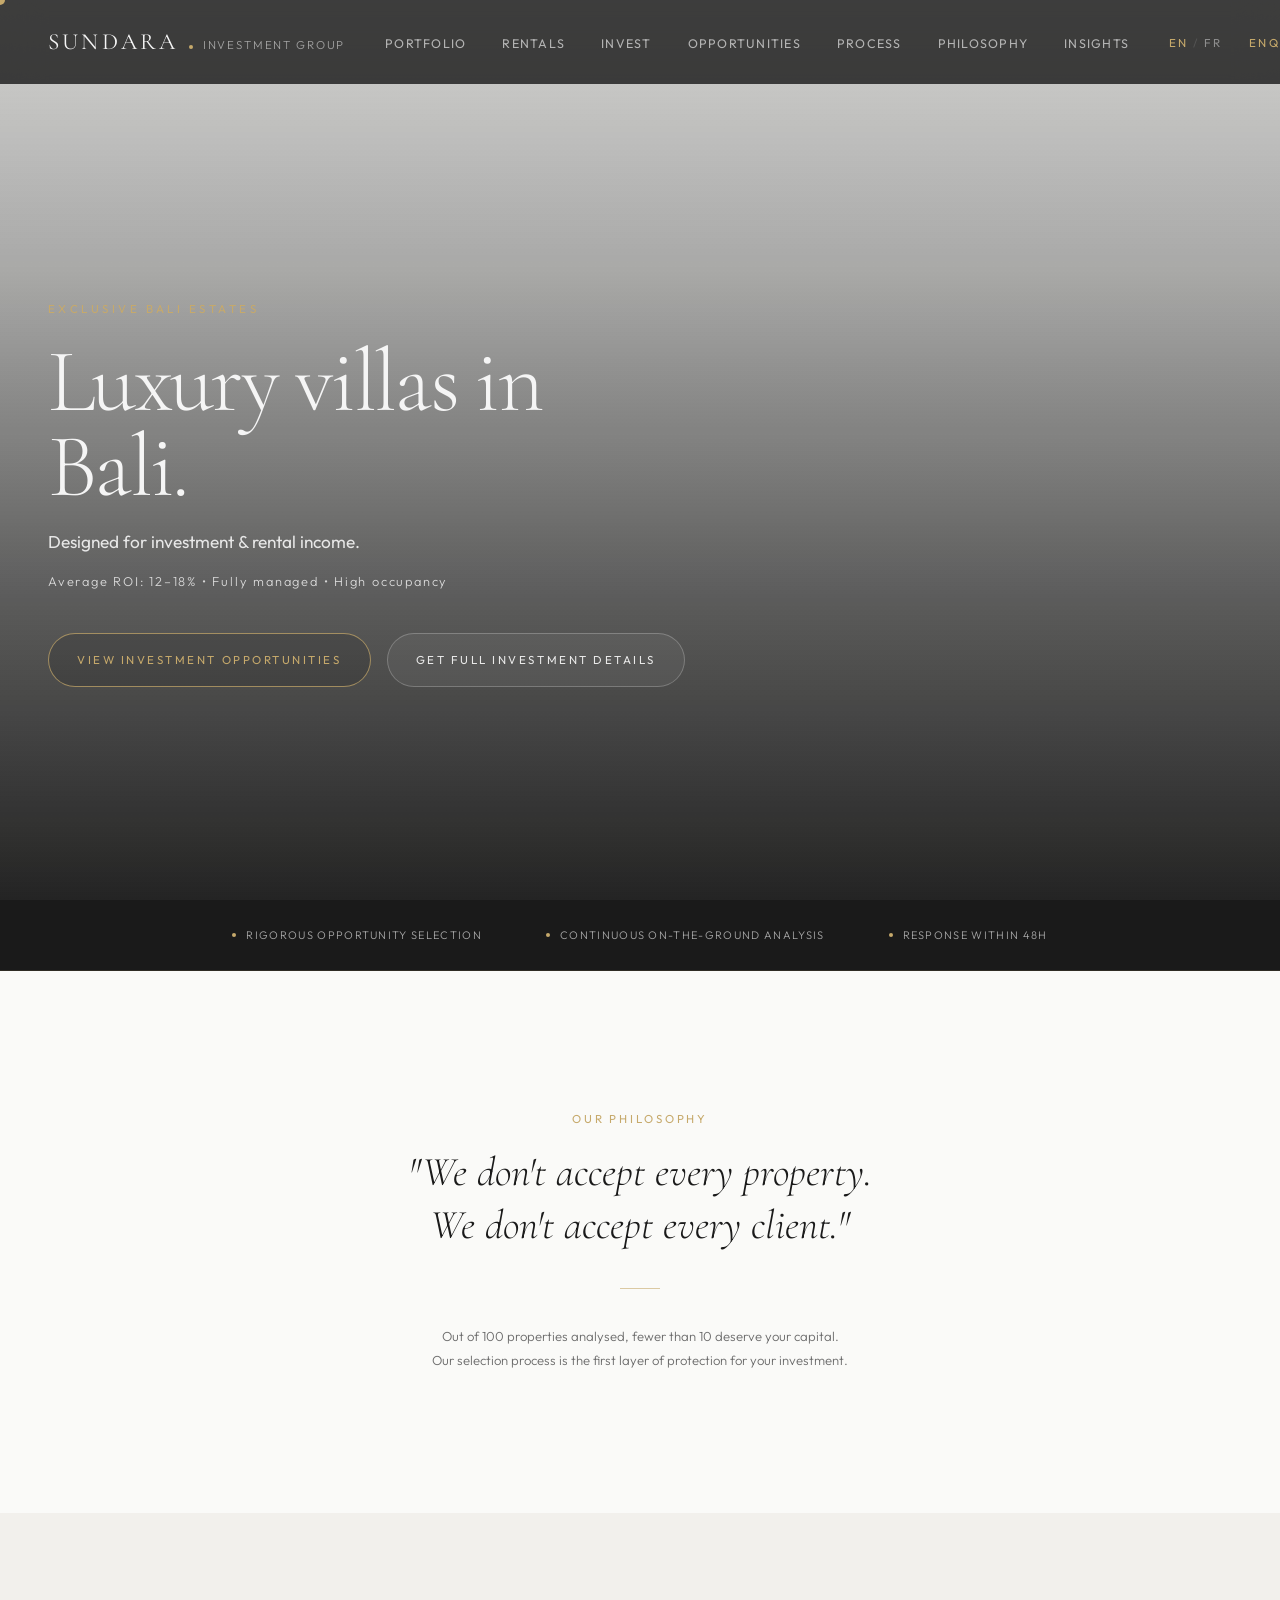
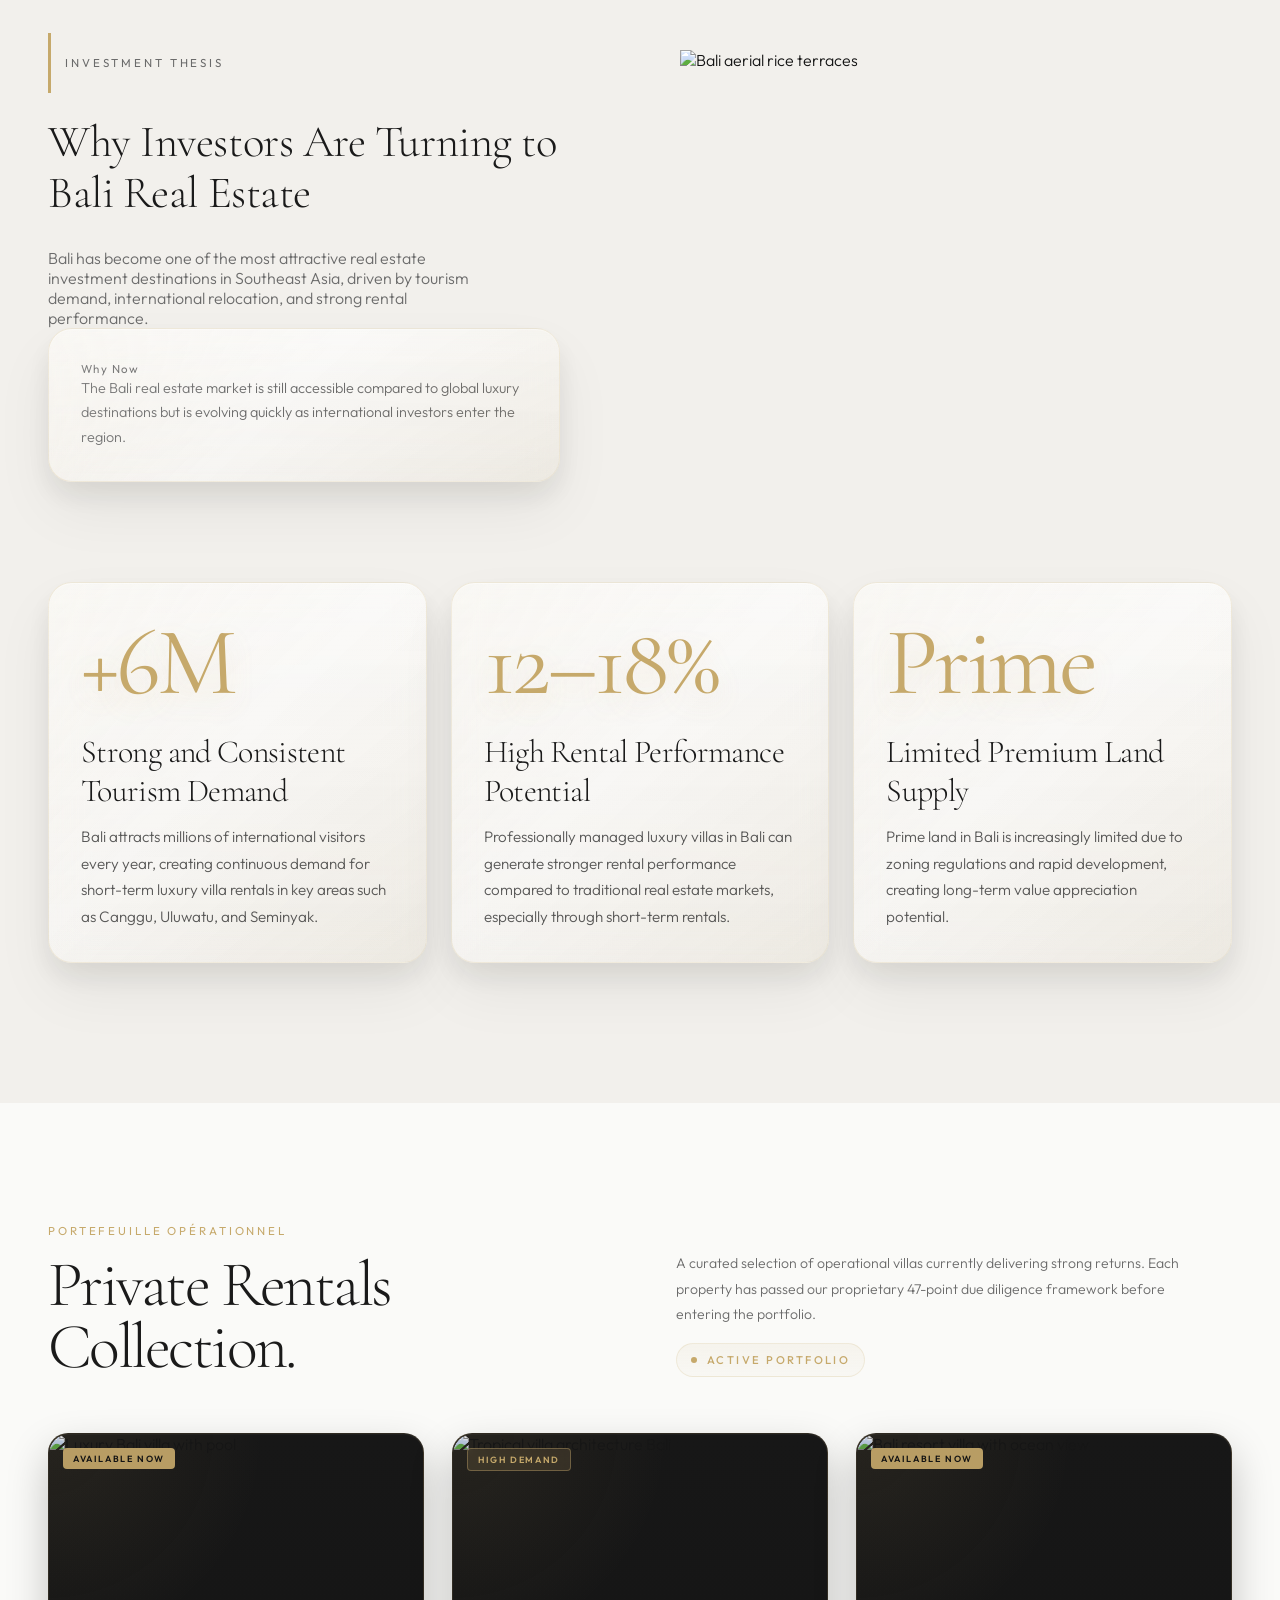
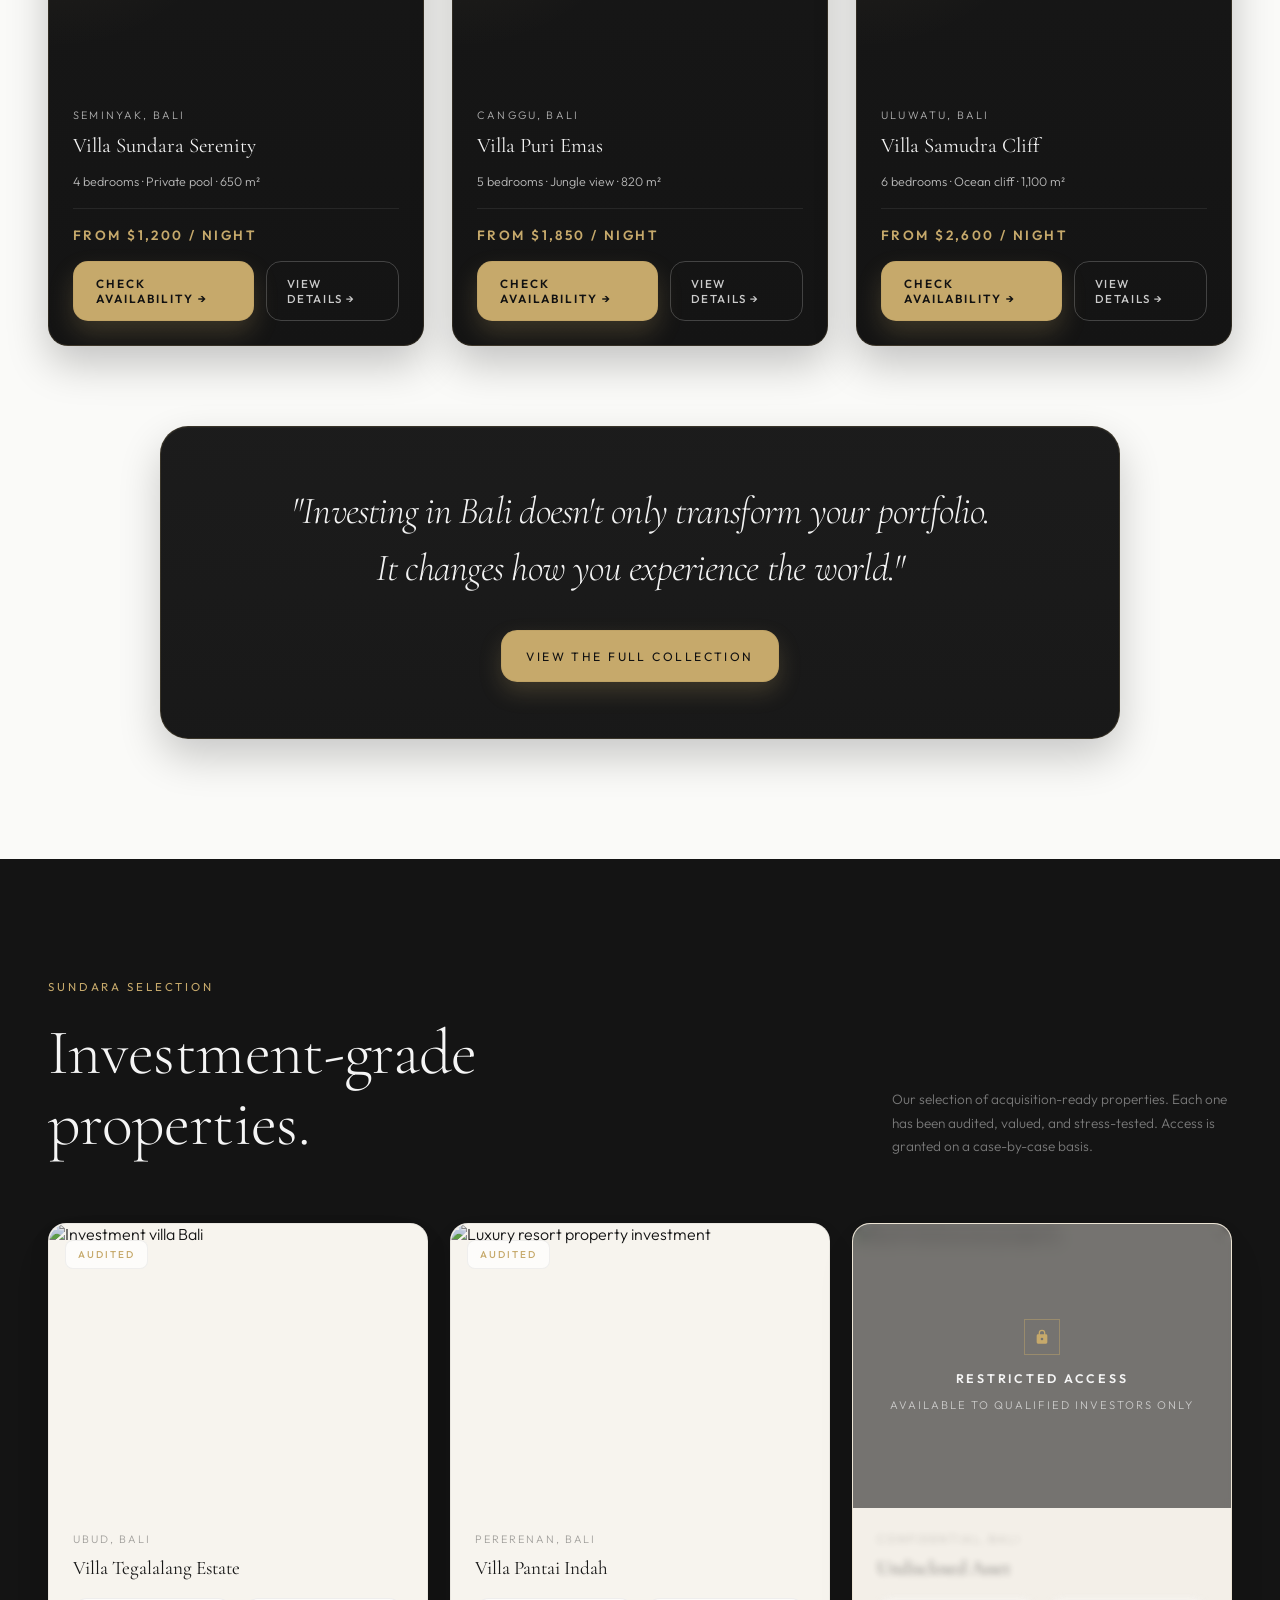
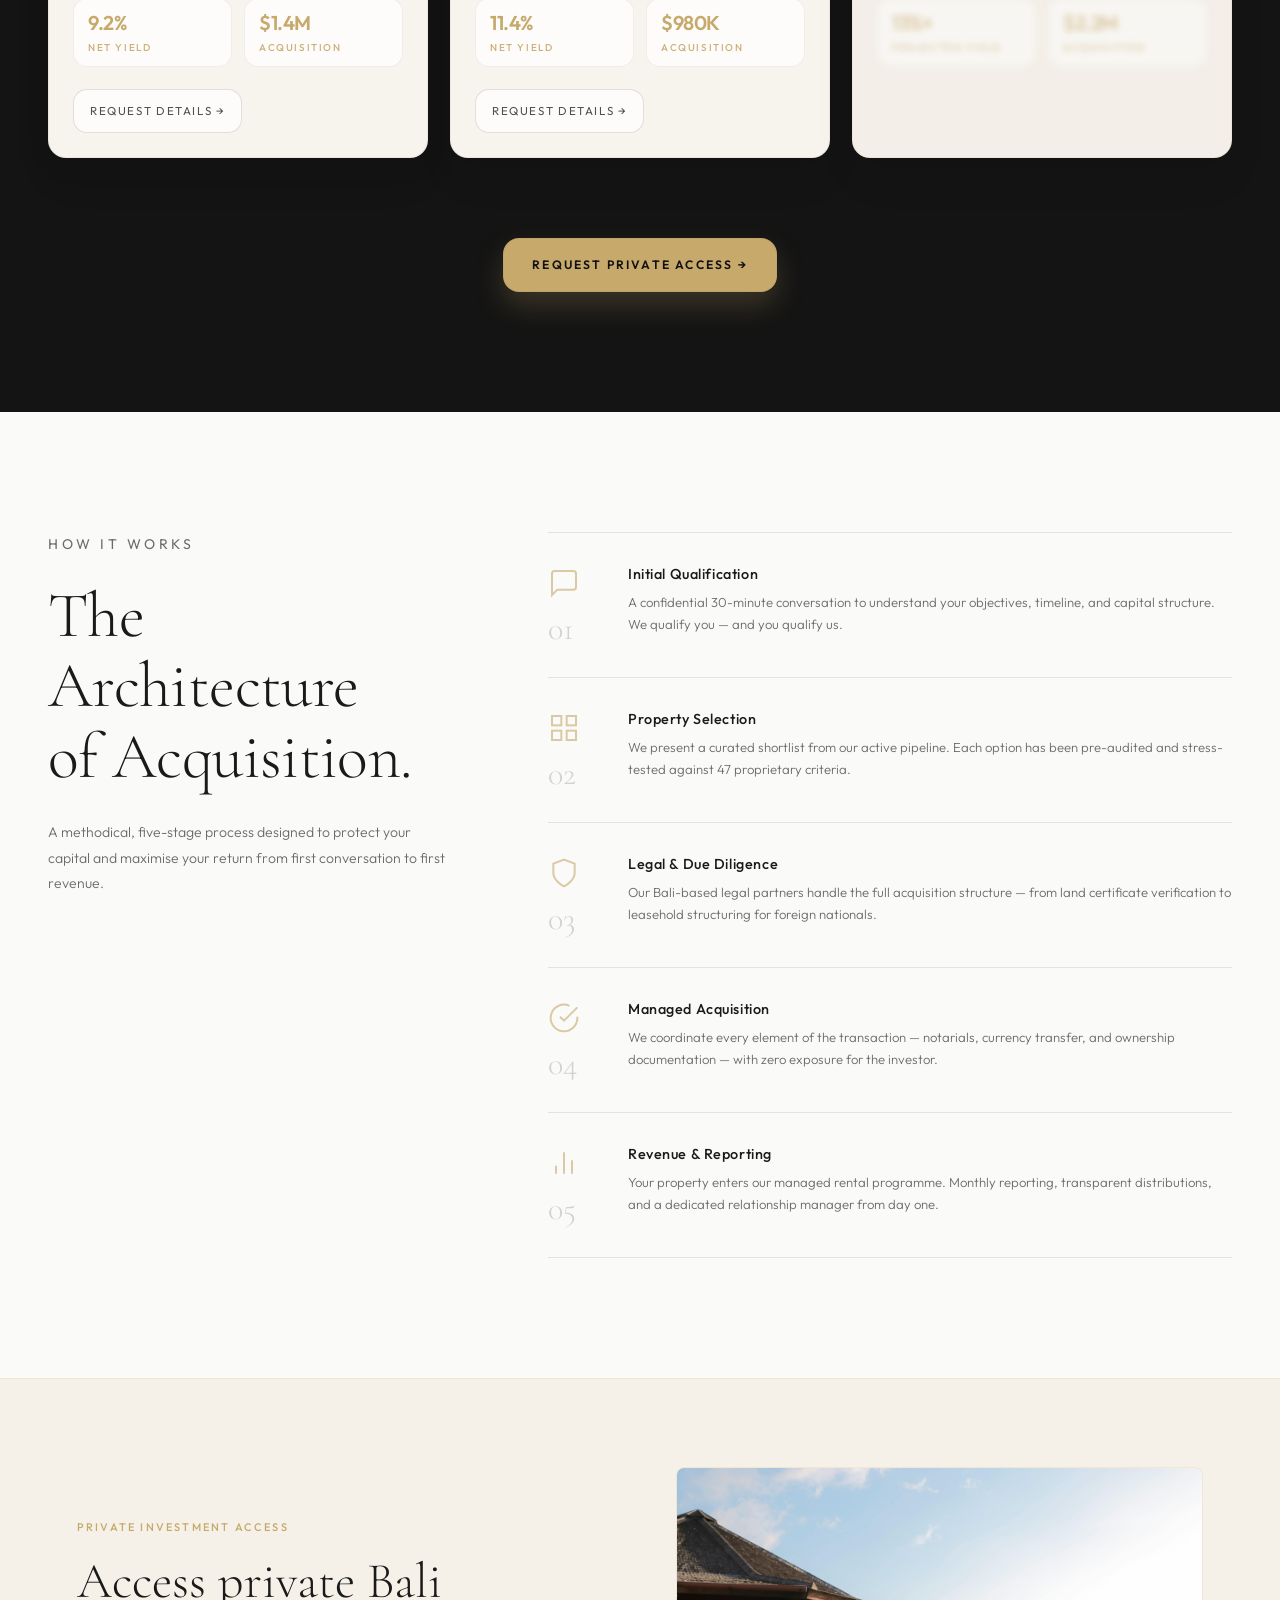
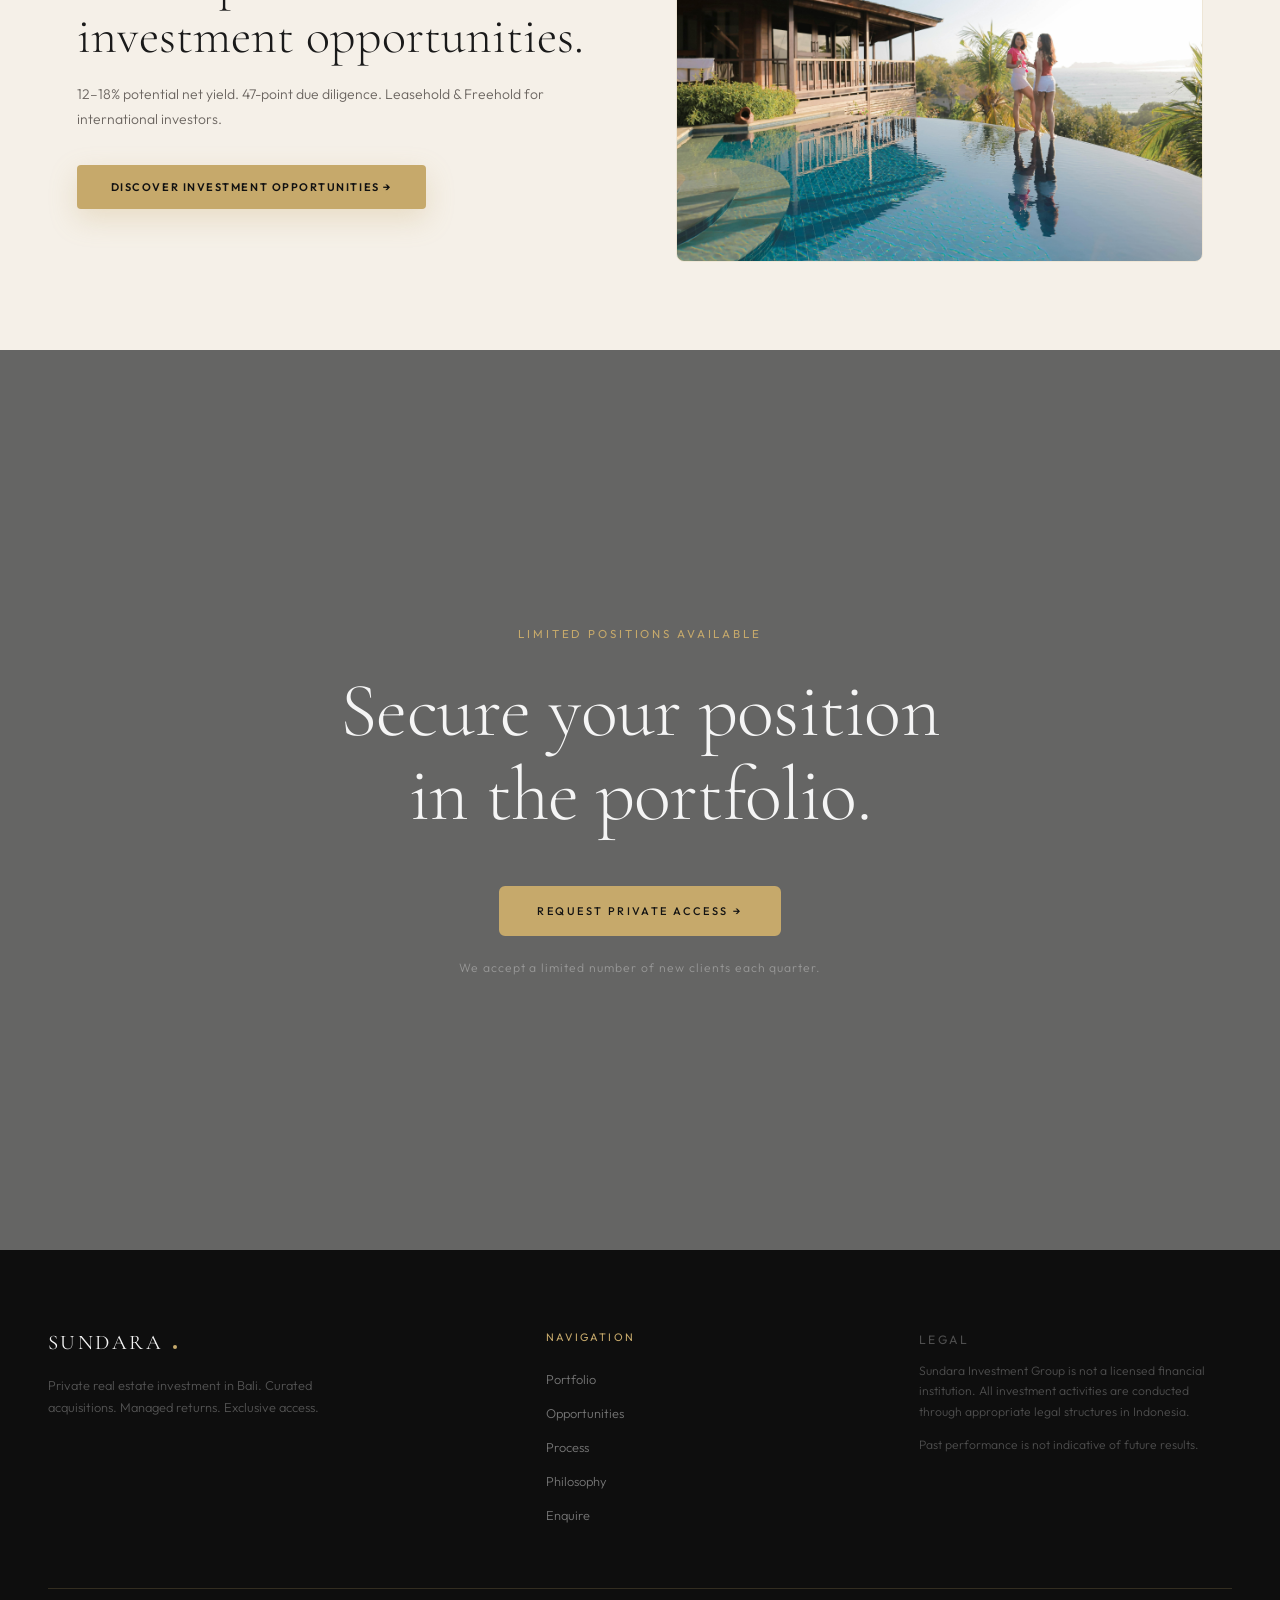
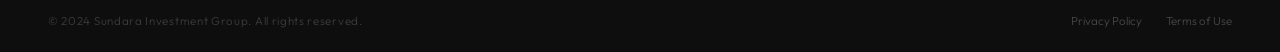
==== commit dddfc5d9: "fix(homepage): move invest teaser before final CTA section Co-Authored-By: Claude Sonnet 4.6 <norepl" ====
--- a/index.html
+++ b/index.html
@@ -787,6 +787,23 @@
 </section>
 
 <!-- ═══════════════════════════════════════
+   10. INVEST TEASER
+═══════════════════════════════════════ -->
+<section class="idx-inv-teaser">
+  <div class="idx-inv-inner">
+    <div class="idx-inv-content reveal">
+      <p class="inv-eyebrow"><span class="lang-en-inline">Private Investment Access</span><span class="lang-fr-inline">Accès Investissement Privé</span></p>
+      <h2 class="idx-inv-title"><span class="lang-en-inline">Access private Bali<br>investment opportunities.</span><span class="lang-fr-inline">Accédez à des opportunités<br>d'investissement à Bali.</span></h2>
+      <p class="idx-inv-desc"><span class="lang-en-inline">12–18% potential net yield. 47-point due diligence. Leasehold & Freehold for international investors.</span><span class="lang-fr-inline">Rendement net potentiel 12–18%. Due diligence en 47 points. Leasehold & Freehold pour investisseurs internationaux.</span></p>
+      <a href="invest.html" class="inv-btn-gold"><span class="lang-en-inline">Discover Investment Opportunities →</span><span class="lang-fr-inline">Découvrir les opportunités →</span></a>
+    </div>
+    <div class="idx-inv-img reveal">
+      <img src="images/hero-invest.jpg" alt="Bali villa investment" loading="lazy">
+    </div>
+  </div>
+</section>
+
+<!-- ═══════════════════════════════════════
    8. CINEMATIC CTA
 ═══════════════════════════════════════ -->
 <section id="cta-section" aria-labelledby="cta-heading">
--- a/css/styles.css
+++ b/css/styles.css
@@ -2685,4 +2685,95 @@
 .inv-btn-gold:hover{background:#b99c5f;transform:translateY(-2px);box-shadow:0 16px 36px rgba(198,169,107,0.35)}
 .inv-btn-ghost{display:inline-block;padding:15px 34px;background:transparent;color:rgba(255,255,255,0.80);font-family:'Outfit',sans-serif;font-size:11px;font-weight:500;letter-spacing:0.14em;text-transform:uppercase;text-decoration:none;border-radius:4px;border:1px solid rgba(255,255,255,0.25);transition:all 0.3s}
 .inv-btn-ghost:hover{border-color:rgba(255,255,255,0.55);color:#fff;transform:translateY(-2px)}
+.inv-model-cta--ghost{background:#C6A96B;color:#111111;border:1px solid rgba(171,144,86,0.30);box-shadow:0 10px 24px rgba(198,169,107,0.22)}
+.inv-model-cta--ghost:hover{background:#b99c5f;border-color:rgba(171,144,86,0.40);transform:translateY(-2px);box-shadow:0 16px 32px rgba(198,169,107,0.30)}
 .inv-hero-trust{font-family:'Outfit',sans-serif;font-size:11px;color:rgba(255,255,255,0.32);letter-spacing:0.08em}
+
+/* ─── INVEST SECTIONS ─── */
+.inv-values{background:#0B0B0B;padding:72px 6%;border-bottom:1px solid rgba(198,169,107,0.10)}
+.inv-values-grid{max-width:1200px;margin:0 auto;display:grid;grid-template-columns:1fr auto 1fr auto 1fr;align-items:start}
+.inv-val-sep{width:1px;height:70px;background:rgba(198,169,107,0.18);margin:4px 52px 0}
+.inv-val-num{font-family:'Cormorant Garamond',serif;font-size:52px;font-weight:300;color:#C6A96B;line-height:1;margin-bottom:10px}
+.inv-val-title{font-family:'Outfit',sans-serif;font-size:11px;font-weight:600;letter-spacing:0.14em;text-transform:uppercase;color:#f2f2f2;margin-bottom:10px}
+.inv-val-desc{font-family:'Outfit',sans-serif;font-size:13px;font-weight:300;color:rgba(255,255,255,0.42);line-height:1.7;margin:0;max-width:260px}
+@media(max-width:900px){.inv-values-grid{grid-template-columns:1fr;gap:36px}.inv-val-sep{display:none}}
+
+.inv-models{background:#F5F0E8;padding:88px 6%}
+.inv-wrap{max-width:1200px;margin:0 auto}
+.inv-sec-head{margin-bottom:56px}
+.inv-sec-title{font-family:'Cormorant Garamond',serif;font-size:clamp(30px,4vw,50px);font-weight:300;color:#1A1A1A;margin:12px 0 0;line-height:1.1}
+.inv-models-grid{display:grid;grid-template-columns:1fr 1fr;gap:20px}
+@media(max-width:768px){.inv-models-grid{grid-template-columns:1fr}}
+.inv-model{background:#111;border:1px solid rgba(198,169,107,0.15);border-radius:12px;padding:44px 36px;position:relative;transition:border-color 0.3s,transform 0.3s}
+.inv-model:hover{border-color:rgba(198,169,107,0.35);transform:translateY(-4px)}
+.inv-model-tag{position:absolute;top:-1px;left:36px;background:#C6A96B;color:#111;font-family:'Outfit',sans-serif;font-size:9px;font-weight:700;letter-spacing:0.16em;text-transform:uppercase;padding:5px 12px;border-radius:0 0 6px 6px}
+.inv-model-name{font-family:'Cormorant Garamond',serif;font-size:40px;font-weight:300;color:#fff;margin:0 0 6px}
+.inv-model-sub{font-family:'Outfit',sans-serif;font-size:11px;color:rgba(255,255,255,0.35);letter-spacing:0.08em;margin:0}
+.inv-divider{height:1px;background:rgba(198,169,107,0.14);margin:24px 0}
+.inv-model-desc{font-family:'Outfit',sans-serif;font-size:13px;font-weight:300;color:rgba(255,255,255,0.52);line-height:1.8;margin:0 0 24px}
+.inv-model-list{list-style:none;padding:0;margin:0 0 32px}
+.inv-model-list li{font-family:'Outfit',sans-serif;font-size:13px;color:rgba(255,255,255,0.72);padding:9px 0 9px 18px;border-bottom:1px solid rgba(255,255,255,0.05);position:relative}
+.inv-model-list li::before{content:'';position:absolute;left:0;top:50%;transform:translateY(-50%);width:6px;height:1px;background:#C6A96B}
+
+.inv-opps{background:#0B0B0B;padding:88px 6%}
+.inv-opps-grid{display:grid;grid-template-columns:repeat(3,1fr);gap:20px;align-items:start}
+@media(max-width:960px){.inv-opps-grid{grid-template-columns:1fr}}
+@media(min-width:600px) and (max-width:960px){.inv-opps-grid{grid-template-columns:1fr 1fr}}
+.inv-opp{background:#141414;border:1px solid rgba(198,169,107,0.13);border-radius:10px;overflow:hidden;transition:border-color 0.3s,transform 0.3s,box-shadow 0.3s}
+.inv-opp:hover{border-color:rgba(198,169,107,0.30);transform:translateY(-4px);box-shadow:0 20px 50px rgba(0,0,0,0.28)}
+.inv-opp-img{position:relative;aspect-ratio:16/10;overflow:hidden}
+.inv-opp-img img{width:100%;height:100%;object-fit:cover;transition:transform 0.6s}
+.inv-opp:hover .inv-opp-img img{transform:scale(1.05)}
+.inv-opp-badge{position:absolute;top:12px;left:12px;background:rgba(198,169,107,0.14);border:1px solid rgba(198,169,107,0.34);color:#C6A96B;font-family:'Outfit',sans-serif;font-size:9px;font-weight:600;letter-spacing:0.14em;text-transform:uppercase;padding:4px 10px;border-radius:999px}
+.inv-opp-body{padding:24px}
+.inv-opp-loc{font-family:'Outfit',sans-serif;font-size:10px;font-weight:500;letter-spacing:0.16em;text-transform:uppercase;color:#C6A96B;margin:0 0 6px}
+.inv-opp-name{font-family:'Cormorant Garamond',serif;font-size:22px;font-weight:300;color:#f2f2f2;margin:0 0 18px;line-height:1.2}
+.inv-opp-kpis{display:grid;grid-template-columns:repeat(3,1fr);gap:2px;background:rgba(198,169,107,0.10);border-radius:6px;overflow:hidden;margin-bottom:20px}
+.inv-kpi{background:#1a1a1a;padding:14px 10px;text-align:center}
+.inv-kpi-val{display:block;font-family:'Cormorant Garamond',serif;font-size:20px;font-weight:300;color:#C6A96B;line-height:1;margin-bottom:5px}
+.inv-kpi-lbl{display:block;font-family:'Outfit',sans-serif;font-size:9px;font-weight:500;letter-spacing:0.12em;text-transform:uppercase;color:rgba(255,255,255,0.32)}
+.inv-opp-cta{display:block;width:100%;padding:12px;background:transparent;border:1px solid rgba(198,169,107,0.28);color:#C6A96B;font-family:'Outfit',sans-serif;font-size:10px;font-weight:600;letter-spacing:0.12em;text-transform:uppercase;text-align:center;text-decoration:none;border-radius:5px;transition:all 0.3s}
+.inv-opp-cta:hover{background:rgba(198,169,107,0.08);border-color:#C6A96B;transform:translateY(-1px)}
+
+/* ─── INVEST PROCESS / FORM / BOTTOM CTA ─── */
+.inv-process{background:#F5F0E8;padding:88px 6%}
+.inv-steps{display:grid;grid-template-columns:repeat(4,1fr);gap:2px;background:rgba(198,169,107,0.12);border-radius:10px;overflow:hidden}
+@media(max-width:768px){.inv-steps{grid-template-columns:1fr 1fr}}
+@media(max-width:480px){.inv-steps{grid-template-columns:1fr}}
+.inv-step{background:#fff;padding:36px 28px;transition:background 0.3s}
+.inv-step:hover{background:#faf7f2}
+.inv-step-n{font-family:'Cormorant Garamond',serif;font-size:44px;font-weight:300;color:rgba(198,169,107,0.32);line-height:1;margin-bottom:18px}
+.inv-step-t{font-family:'Outfit',sans-serif;font-size:12px;font-weight:600;letter-spacing:0.12em;text-transform:uppercase;color:#1A1A1A;margin:0 0 12px}
+.inv-step-d{font-family:'Outfit',sans-serif;font-size:13px;font-weight:300;color:#6B6560;line-height:1.75;margin:0}
+
+.inv-form-sec{background:#0B0B0B;padding:88px 6%;border-top:1px solid rgba(198,169,107,0.10)}
+.inv-form-inner{display:grid;grid-template-columns:1fr 460px;gap:72px;align-items:center}
+@media(max-width:960px){.inv-form-inner{grid-template-columns:1fr;gap:44px}}
+.inv-form-title{font-family:'Cormorant Garamond',serif;font-size:clamp(30px,4vw,48px);font-weight:300;color:#fff;margin:14px 0 18px;line-height:1.1}
+.inv-form-title em{font-style:italic;color:#C6A96B}
+.inv-form-desc{font-family:'Outfit',sans-serif;font-size:14px;font-weight:300;color:rgba(255,255,255,0.42);line-height:1.8;margin:0 0 32px;max-width:400px}
+.inv-form-stats{display:flex;gap:36px}
+.inv-stat-n{display:block;font-family:'Cormorant Garamond',serif;font-size:30px;font-weight:300;color:#C6A96B;line-height:1}
+.inv-stat-l{display:block;font-family:'Outfit',sans-serif;font-size:10px;font-weight:400;letter-spacing:0.10em;text-transform:uppercase;color:rgba(255,255,255,0.32);margin-top:4px}
+.inv-form-right{background:#FFFFFF;border:1px solid rgba(198,169,107,0.20);border-radius:10px;padding:36px 32px}
+.inv-form-right .inv-form-hint{color:#4a4540}
+.inv-form-right .inv-form-note{color:#888}
+.inv-form-hint{font-family:'Outfit',sans-serif;font-size:13px;font-weight:300;color:rgba(255,255,255,0.48);line-height:1.7;margin:0 0 22px}
+.inv-form-note{font-family:'Outfit',sans-serif;font-size:10px;color:rgba(255,255,255,0.26);text-align:center;letter-spacing:0.06em;margin:0}
+
+.inv-bottom-cta{position:relative;padding:120px 6%;text-align:center;background-image:url('../images/bali-coast.jpg');background-size:cover;background-position:center center;background-attachment:scroll}
+.inv-bottom-overlay{position:absolute;inset:0;background:rgba(0,0,0,0.62)}
+.inv-bottom-inner{position:relative;z-index:2;max-width:640px;margin:0 auto}
+.inv-bottom-line{width:40px;height:1px;background:rgba(198,169,107,0.50);margin:0 auto 36px}
+.inv-bottom-title{font-family:'Cormorant Garamond',serif;font-size:clamp(34px,5vw,58px);font-weight:300;color:#fff;margin:16px 0 18px;line-height:1.05}
+.inv-bottom-desc{font-family:'Outfit',sans-serif;font-size:14px;font-weight:300;color:rgba(255,255,255,0.52);line-height:1.7;margin:0 0 36px}
+
+/* ─── INDEX INVEST TEASER ─── */
+.idx-inv-teaser{background:#F5F0E8;padding:88px 6%;border-top:1px solid rgba(198,169,107,0.14)}
+.idx-inv-inner{max-width:1200px;margin:0 auto;display:grid;grid-template-columns:1fr 1fr;gap:72px;align-items:center}
+@media(max-width:768px){.idx-inv-inner{grid-template-columns:1fr;gap:36px}.idx-inv-img{order:-1}}
+.idx-inv-title{font-family:'Cormorant Garamond',serif;font-size:clamp(30px,4vw,50px);font-weight:300;color:#1A1A1A;margin:14px 0 18px;line-height:1.1}
+.idx-inv-desc{font-family:'Outfit',sans-serif;font-size:14px;font-weight:300;color:#6B6560;line-height:1.8;margin:0 0 32px}
+.idx-inv-img{border-radius:8px;overflow:hidden;aspect-ratio:4/3;border:1px solid rgba(198,169,107,0.14)}
+.idx-inv-img img{width:100%;height:100%;object-fit:cover;transition:transform 0.6s}
+.idx-inv-img:hover img{transform:scale(1.04)}
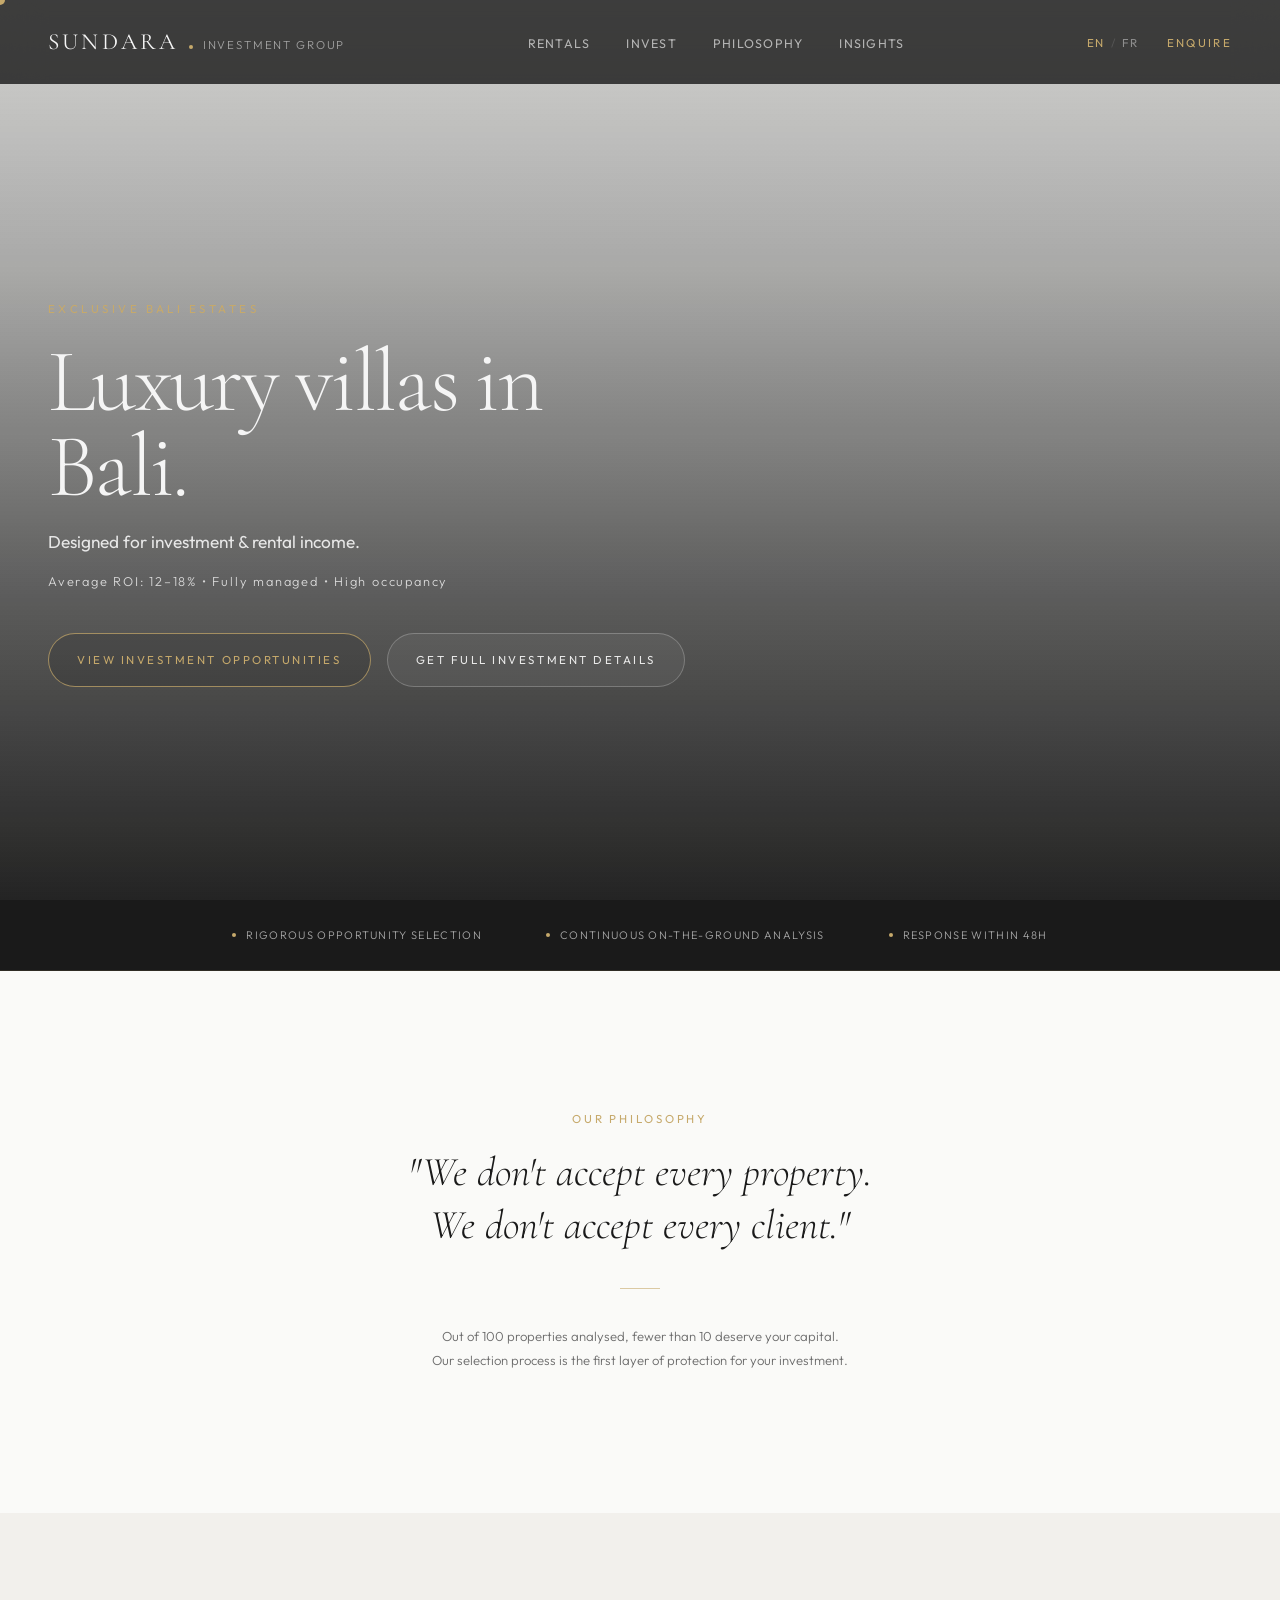
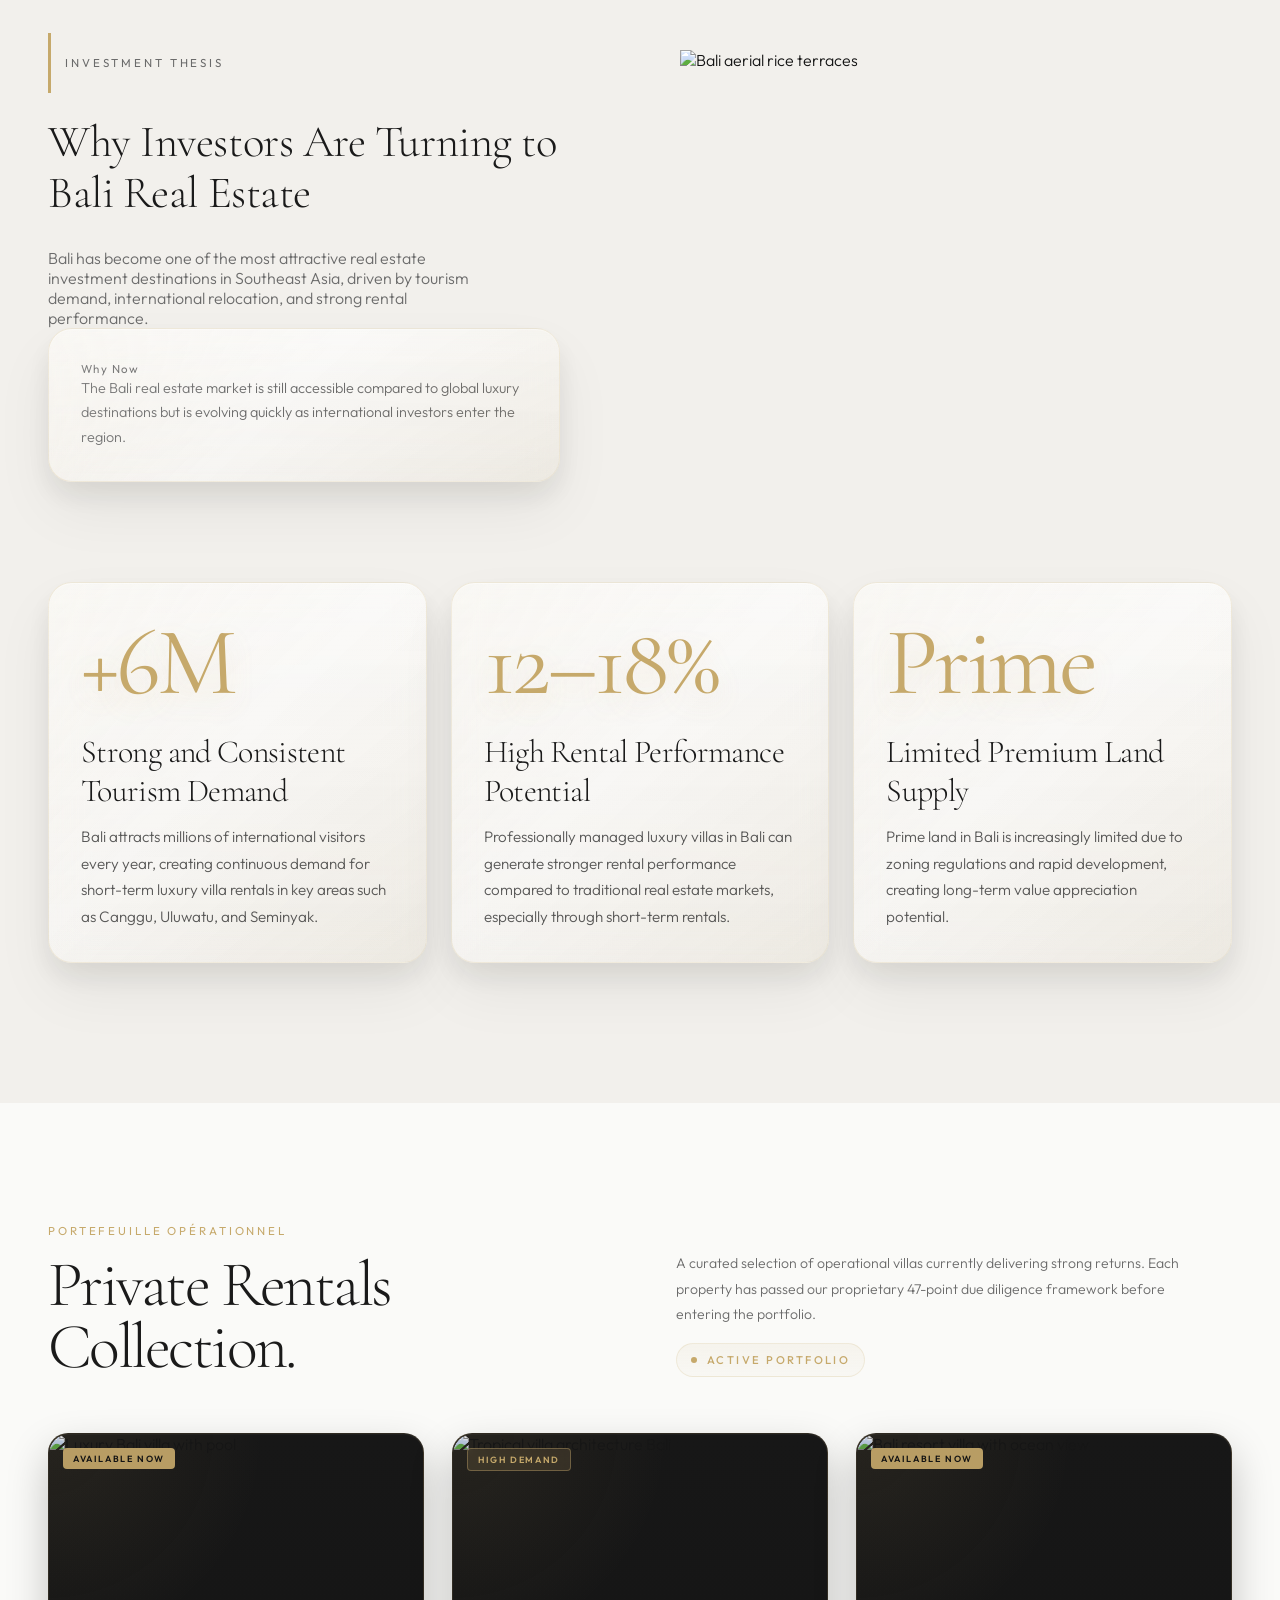
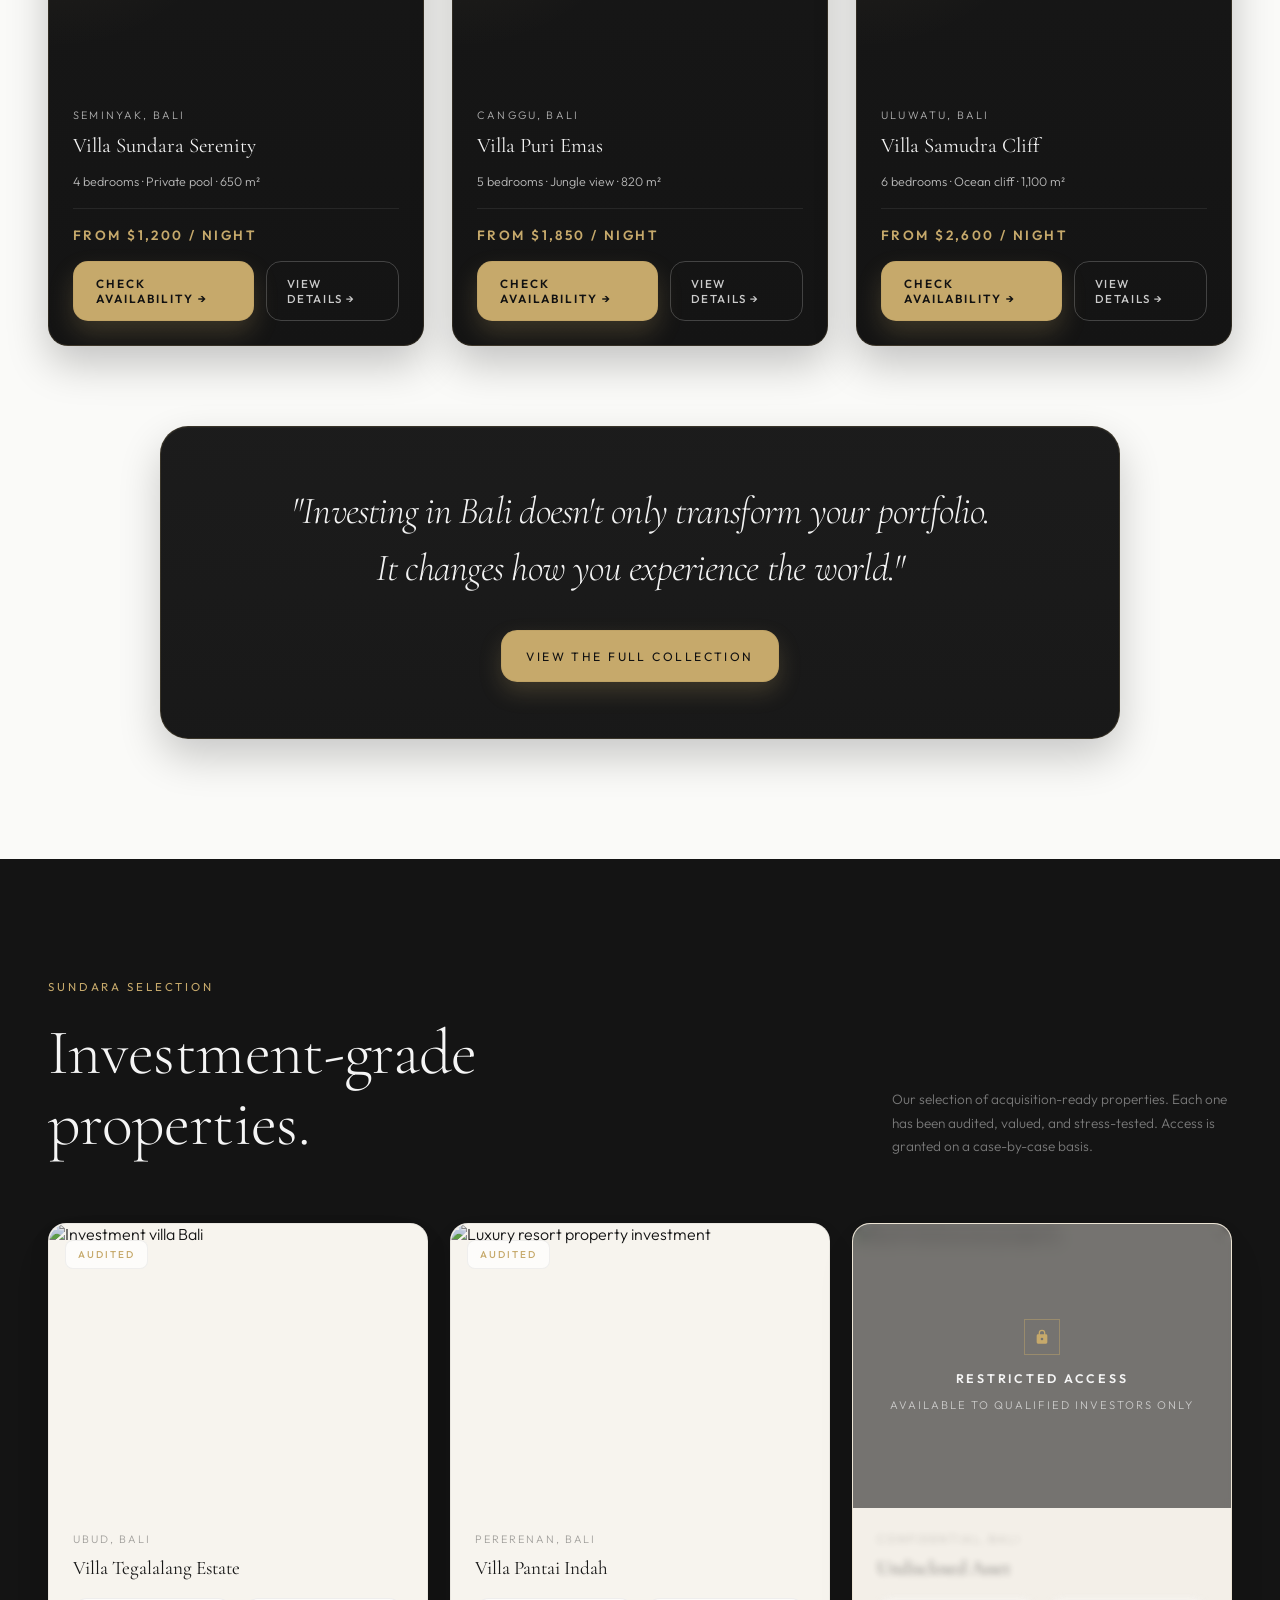
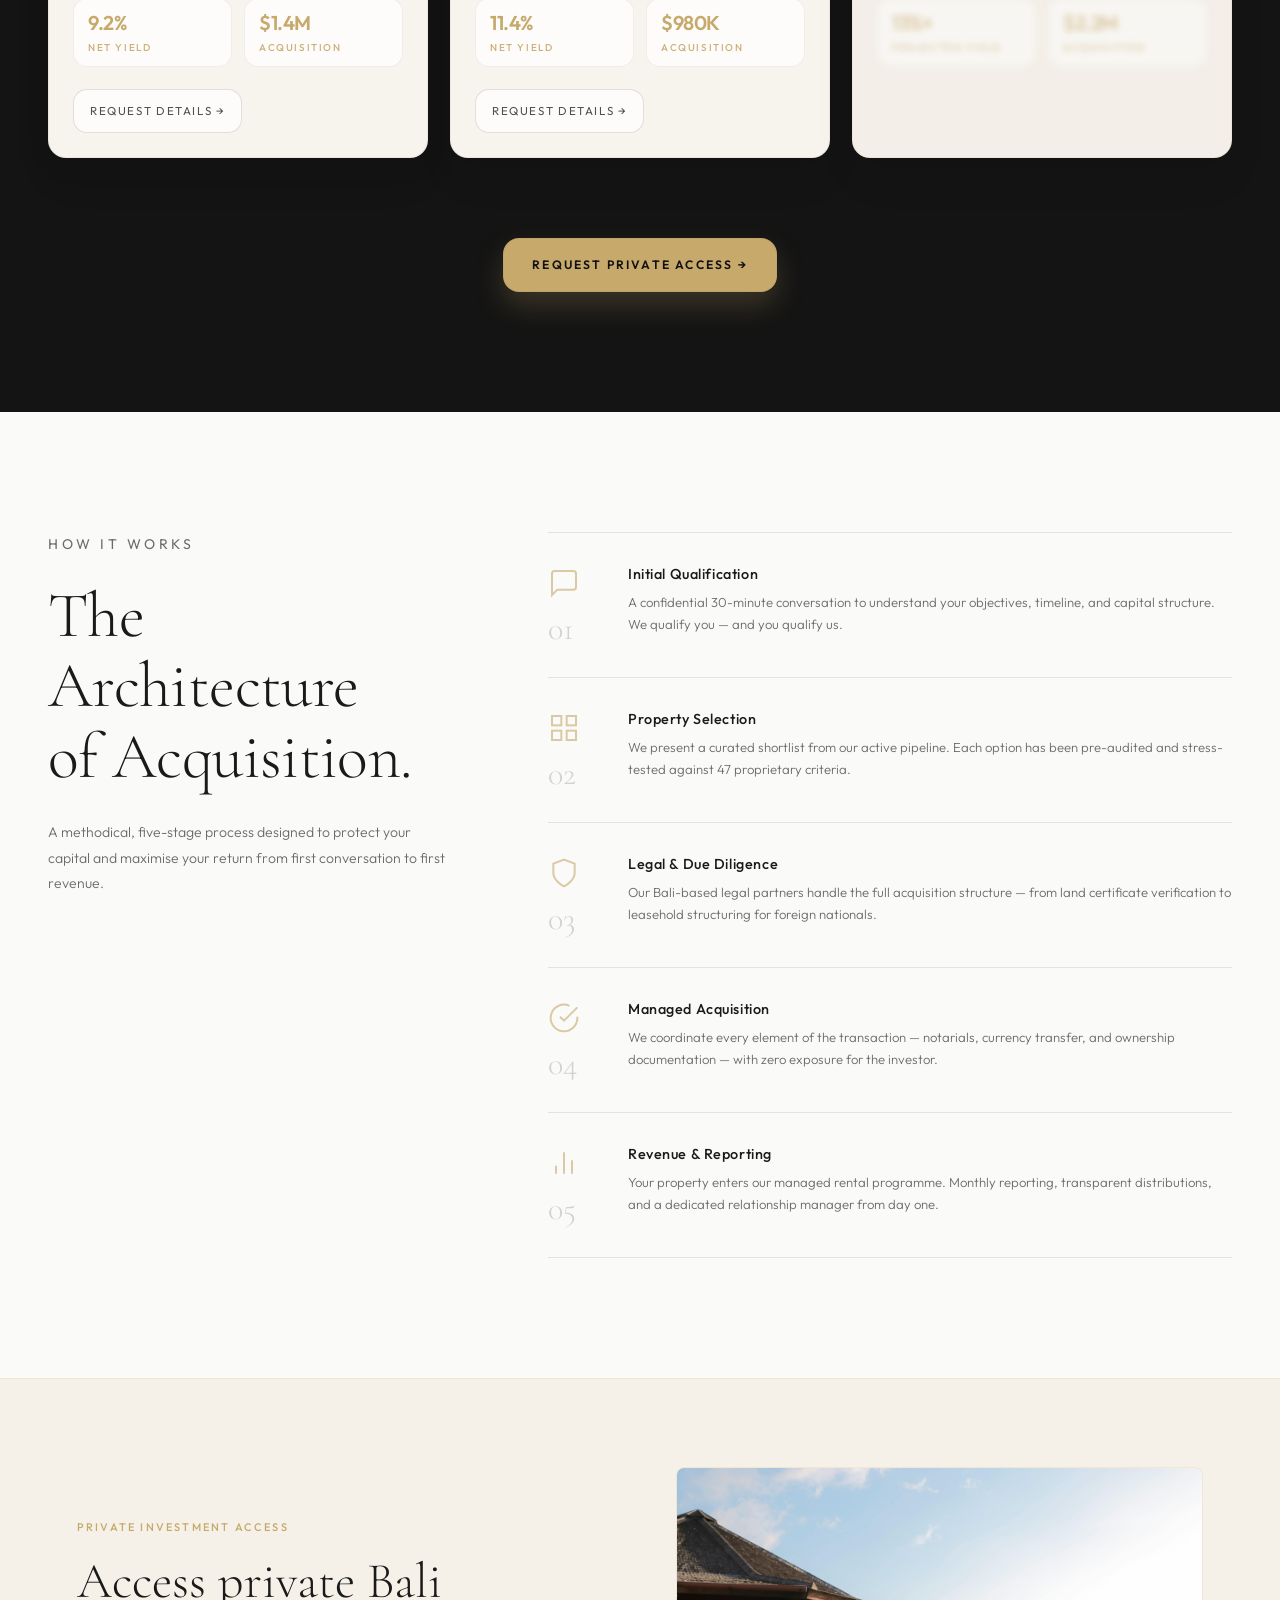
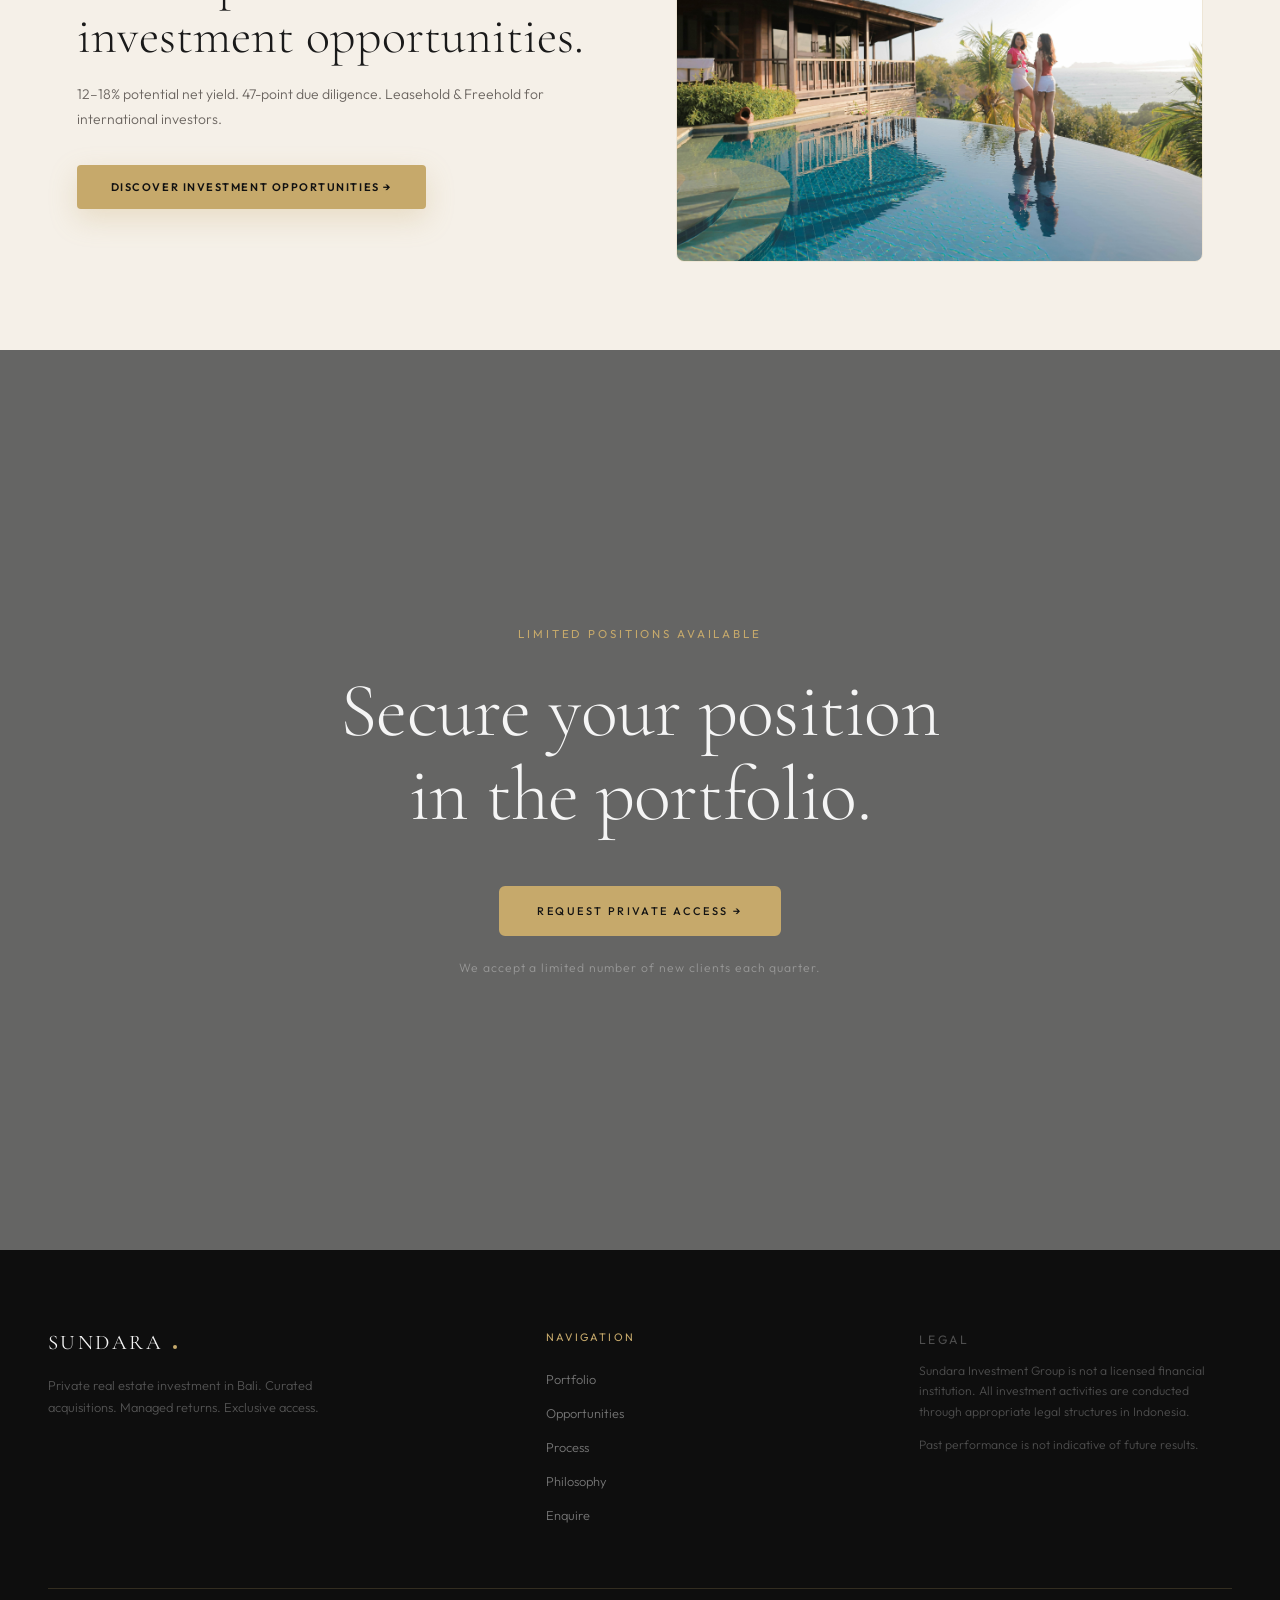
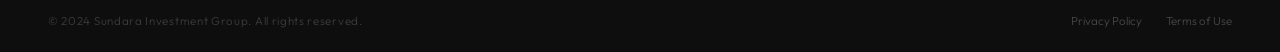
==== commit f5d0edf5: "fix(nav-mobile): remove old links and add Investir in mobile menu — all pages Co-Authored-By: Claude" ====
--- a/index.html
+++ b/index.html
@@ -44,44 +44,14 @@
     margin-bottom: 40px;
     gap: 0;
   ">
-    <a href="rentals.html" onclick="closeMobileMenu()" style="
-      font-family: 'Cormorant Garamond', serif;
-      font-size: 28px;
-      font-weight: 300;
-      color: #F5F5F5;
-      text-decoration: none;
-      padding: 16px 0;
-      border-bottom: 1px solid rgba(255,255,255,0.07);
-      display: block;
-      transition: color 0.3s, padding-left 0.3s;
-    " onmouseover="this.style.color='#C6A96B';this.style.paddingLeft='8px'"
-       onmouseout="this.style.color='#F5F5F5';this.style.paddingLeft='0'">
-      <span class="lang-en-inline">Portfolio</span><span class="lang-fr-inline">Portfolio</span>
-    </a>
     <a href="rentals.html" onclick="closeMobileMenu()" style="font-family:'Cormorant Garamond',serif;font-size:26px;font-weight:300;color:#F5F5F5;text-decoration:none;padding:14px 0;border-bottom:1px solid rgba(255,255,255,0.07);display:block;">
       <span class="lang-en-inline">Rentals</span>
       <span class="lang-fr-inline">Locations</span>
     </a>
-    <a href="#why-bali" onclick="closeMobileMenu()" style="
-      font-family: 'Cormorant Garamond', serif;
-      font-size: 28px;
-      font-weight: 300;
-      color: #F5F5F5;
-      text-decoration: none;
-      padding: 16px 0;
-      border-bottom: 1px solid rgba(255,255,255,0.07);
-      display: block;
-    "><span class="lang-en-inline">Opportunities</span><span class="lang-fr-inline">Opportunités</span></a>
-    <a href="#process" onclick="closeMobileMenu()" style="
-      font-family: 'Cormorant Garamond', serif;
-      font-size: 28px;
-      font-weight: 300;
-      color: #F5F5F5;
-      text-decoration: none;
-      padding: 16px 0;
-      border-bottom: 1px solid rgba(255,255,255,0.07);
-      display: block;
-    "><span class="lang-en-inline">Process</span><span class="lang-fr-inline">Processus</span></a>
+    <a href="invest.html" onclick="closeMobileMenu()" style="font-family:'Cormorant Garamond',serif;font-size:26px;font-weight:300;color:#F5F5F5;text-decoration:none;padding:14px 0;border-bottom:1px solid rgba(255,255,255,0.07);display:block;">
+      <span class="lang-en-inline">Invest</span>
+      <span class="lang-fr-inline">Investir</span>
+    </a>
     <a href="#positioning" onclick="closeMobileMenu()" style="
       font-family: 'Cormorant Garamond', serif;
       font-size: 28px;
@@ -165,11 +135,8 @@
 
       <!-- Center links -->
       <ul class="nav-links" role="list">
-        <li><a href="rentals.html"><span class="lang-en-inline">Portfolio</span><span class="lang-fr-inline">Portfolio</span></a></li>
         <li><a href="rentals.html"><span class="lang-en-inline">Rentals</span><span class="lang-fr-inline">Locations</span></a></li>
         <li><a href="invest.html"><span class="lang-en-inline">Invest</span><span class="lang-fr-inline">Investir</span></a></li>
-        <li><a href="#why-bali"><span class="lang-en-inline">Opportunities</span><span class="lang-fr-inline">Opportunités</span></a></li>
-        <li><a href="#process"><span class="lang-en-inline">Process</span><span class="lang-fr-inline">Processus</span></a></li>
         <li><a href="#positioning"><span class="lang-en-inline">Philosophy</span><span class="lang-fr-inline">Philosophie</span></a></li>
         <li><a href="blog.html"><span class="lang-en-inline">Insights</span><span class="lang-fr-inline">Insights</span></a></li>
       </ul>
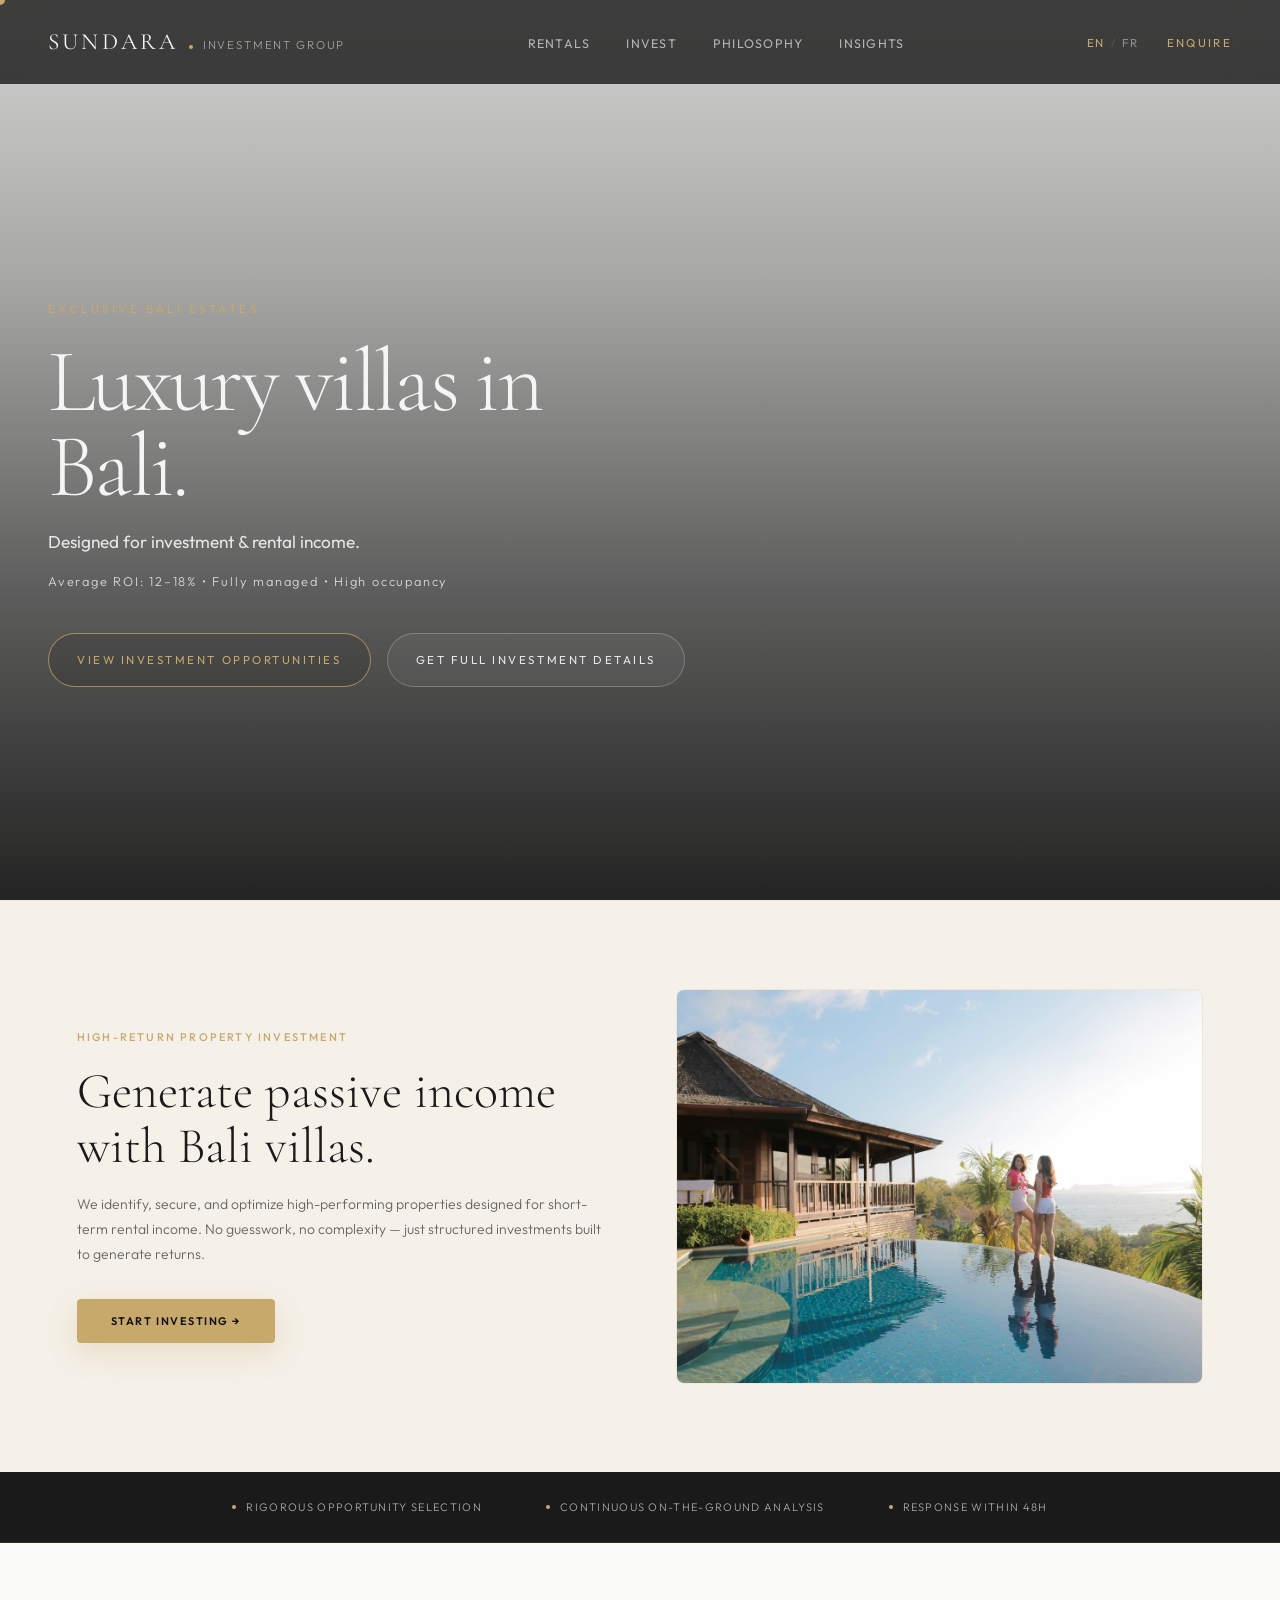
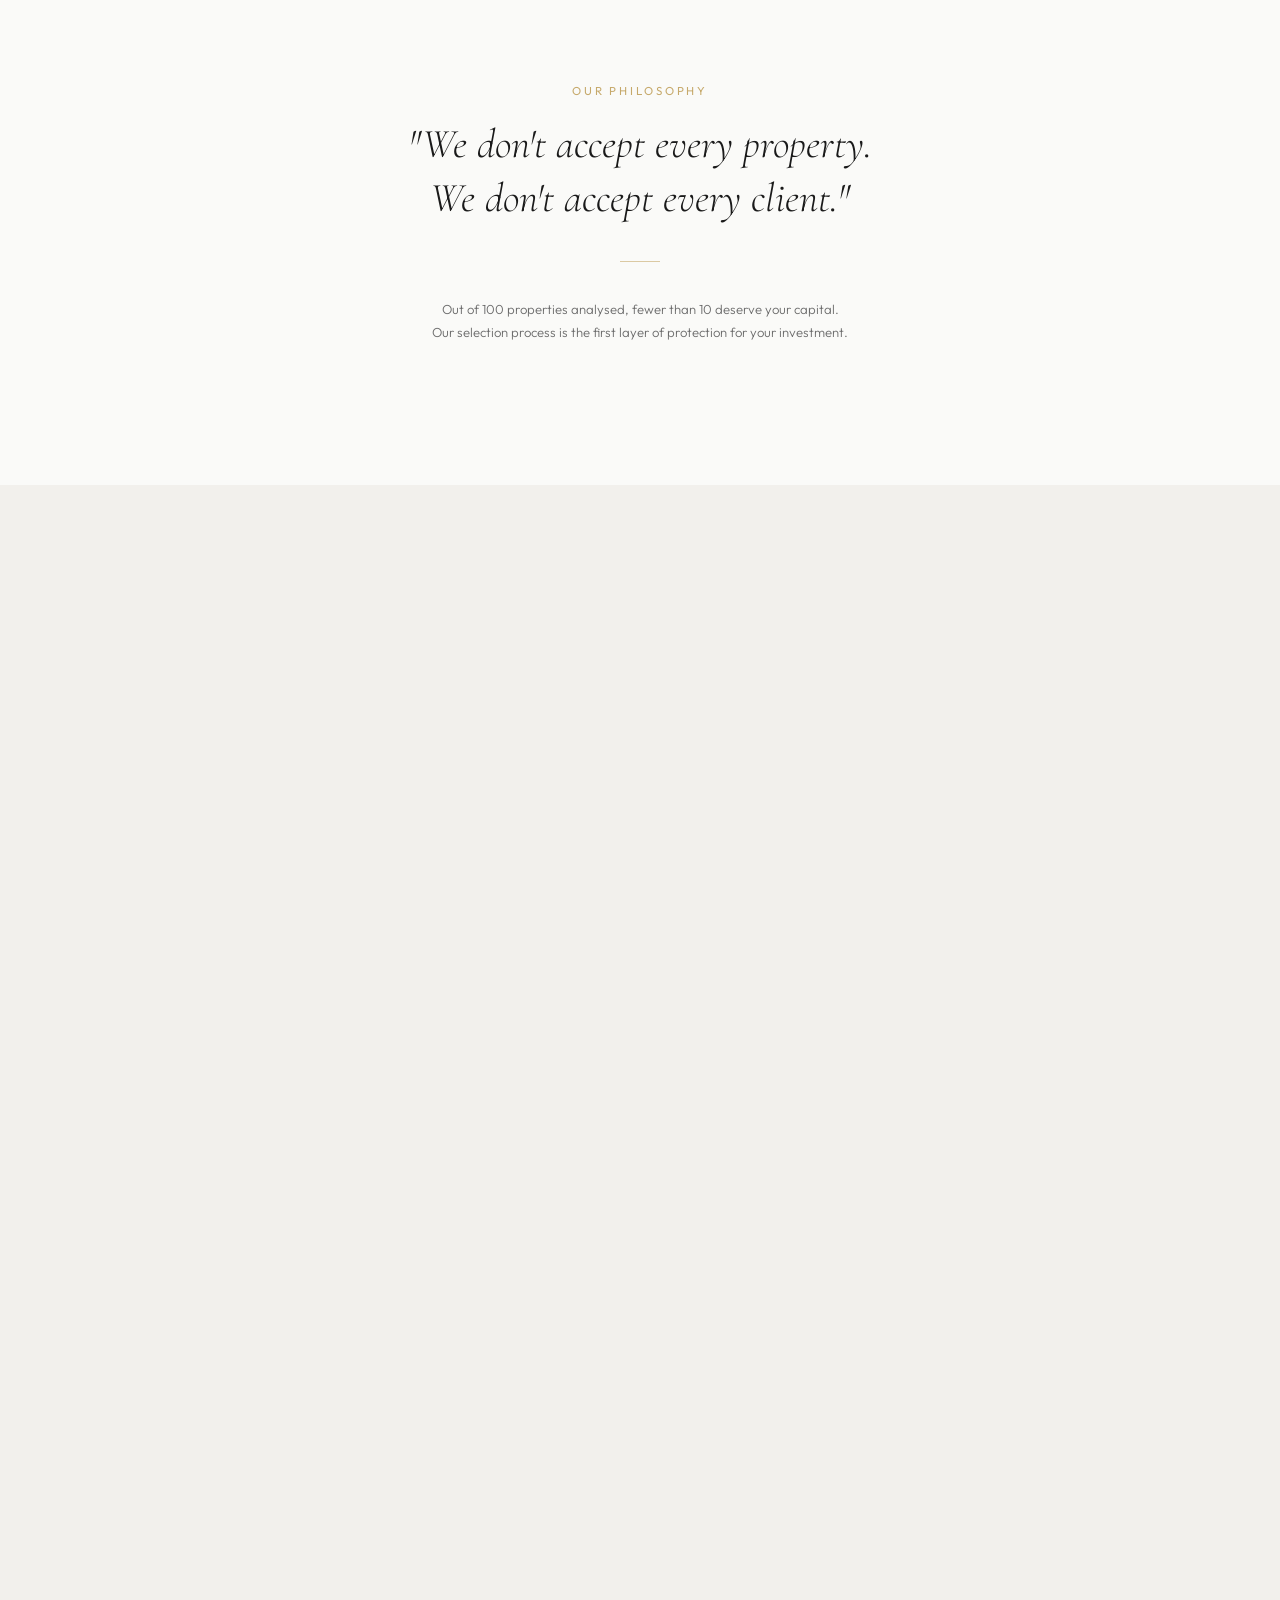
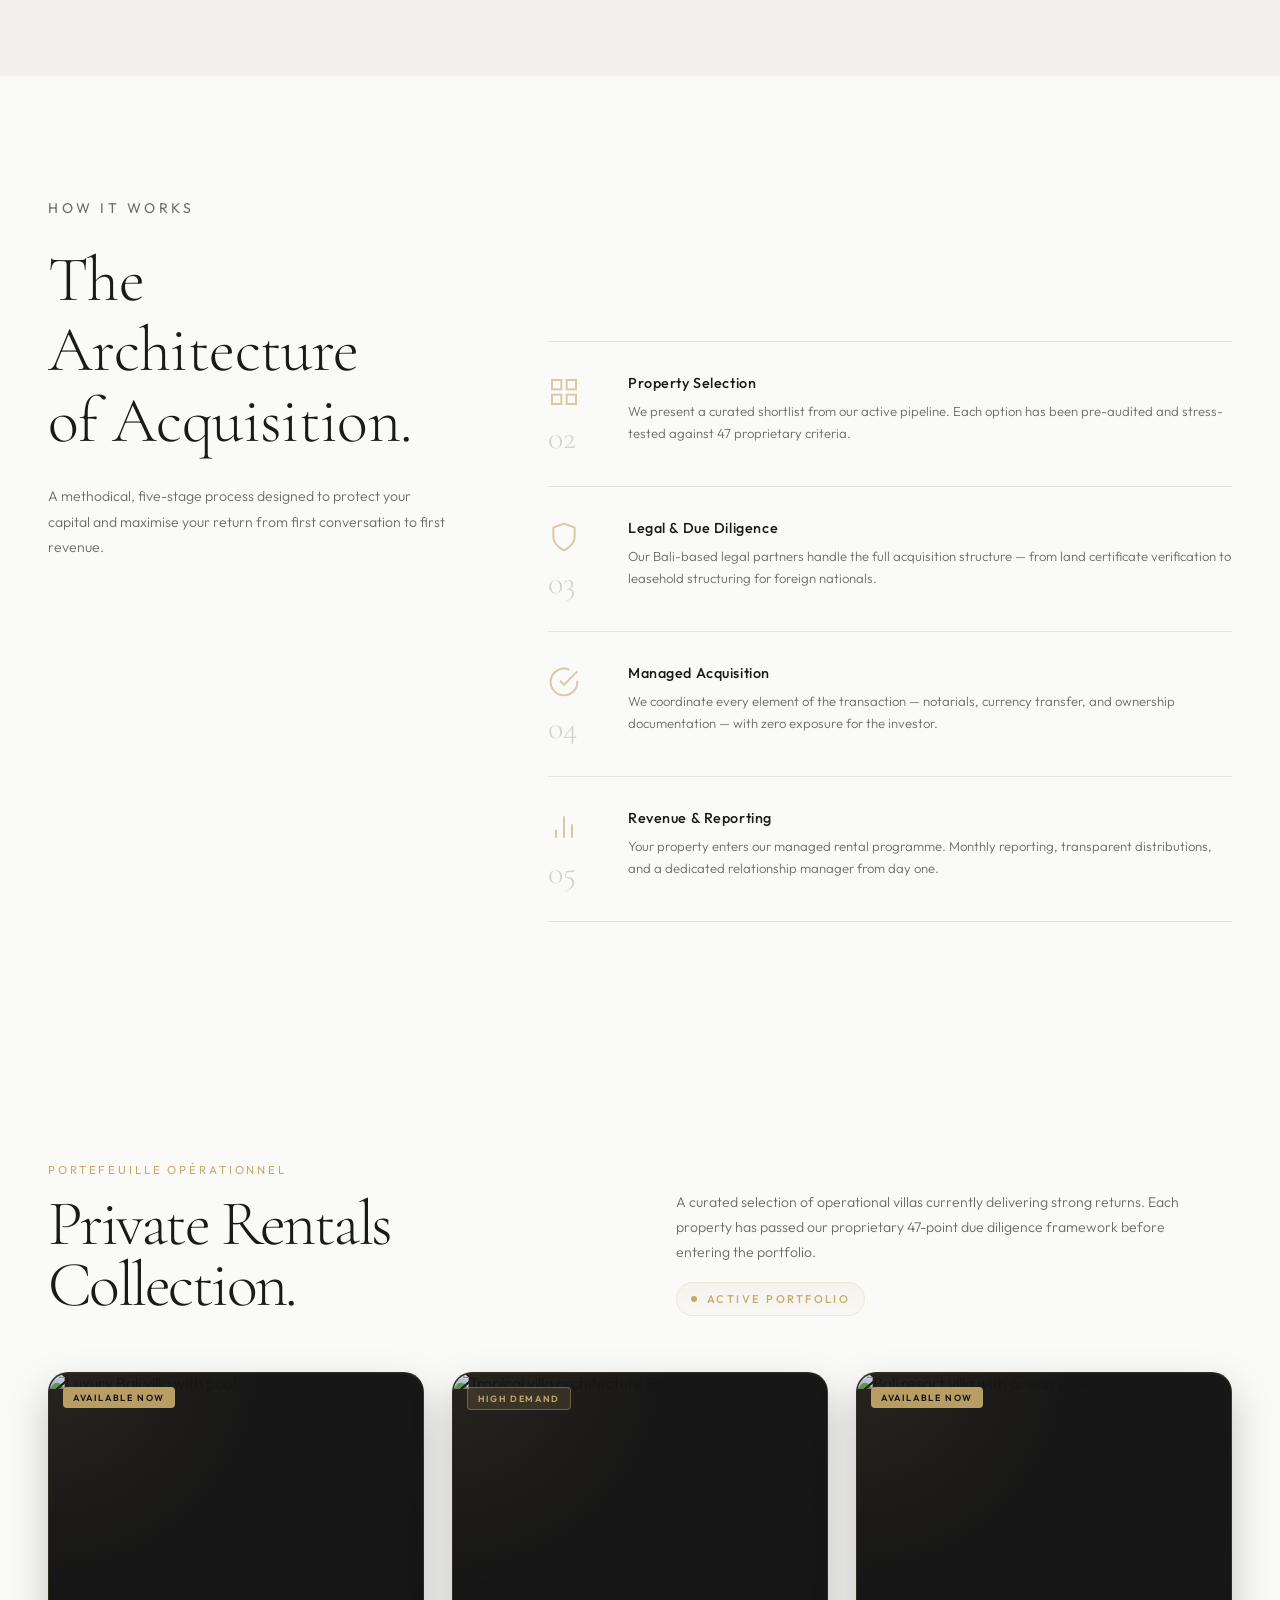
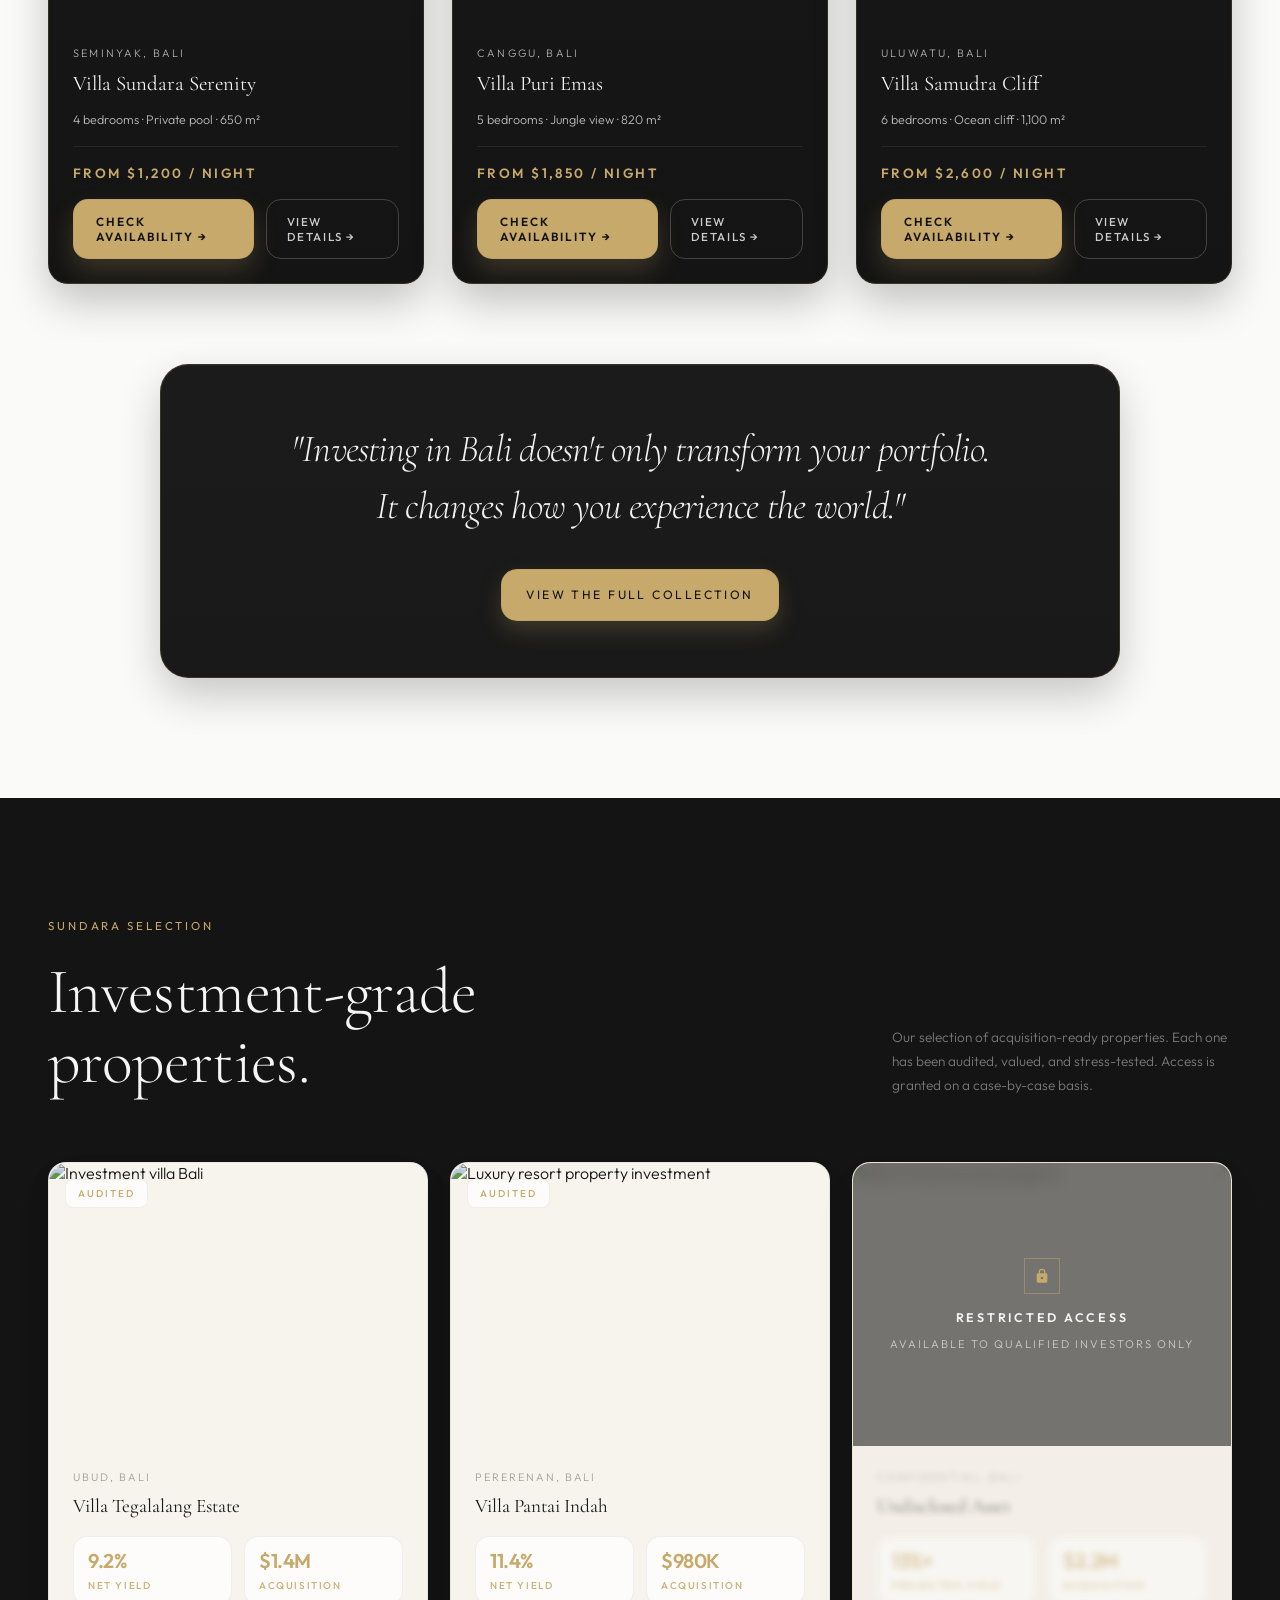
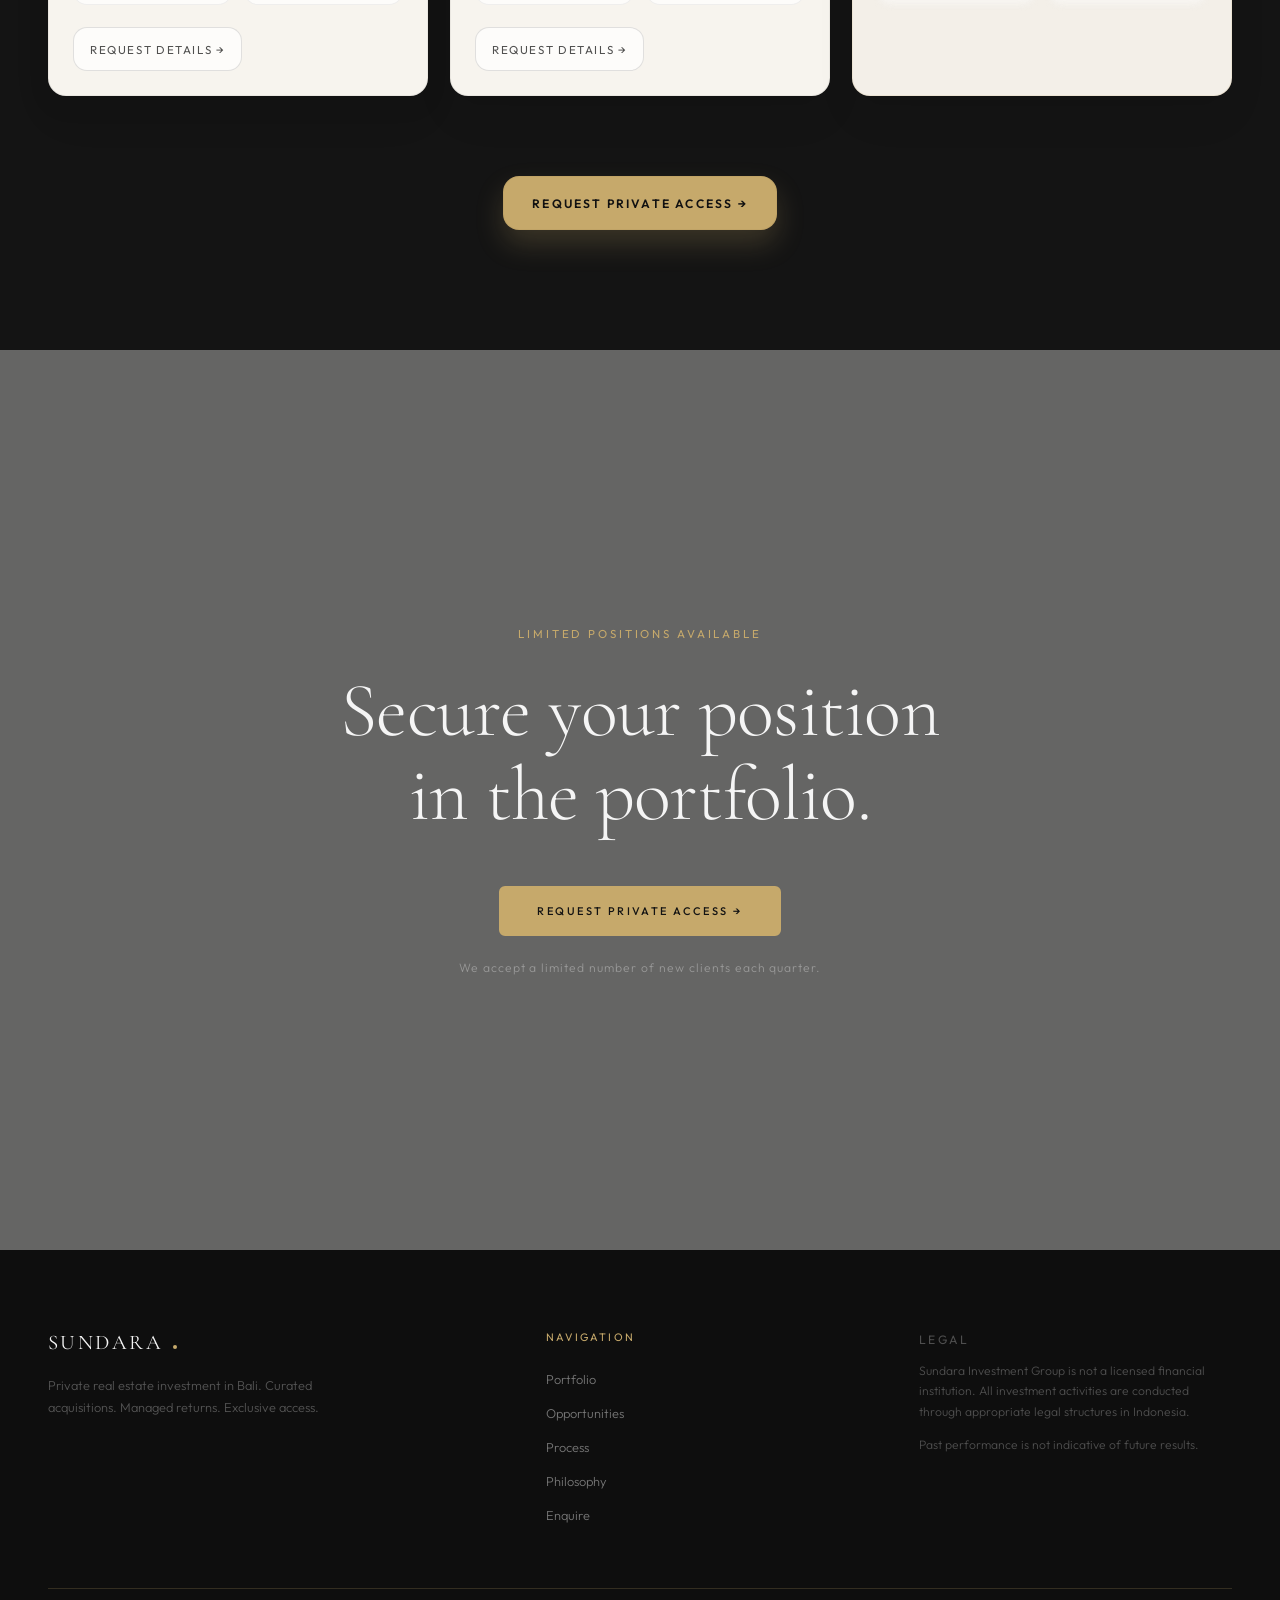
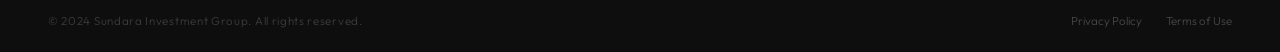
==== commit d3e6ddad: "Improve conversion: investment teaser optimized" ====
--- a/index.html
+++ b/index.html
@@ -44,24 +44,18 @@
     margin-bottom: 40px;
     gap: 0;
   ">
-    <a href="rentals.html" onclick="closeMobileMenu()" style="font-family:'Cormorant Garamond',serif;font-size:26px;font-weight:300;color:#F5F5F5;text-decoration:none;padding:14px 0;border-bottom:1px solid rgba(255,255,255,0.07);display:block;">
+    <a href="rentals.html" onclick="closeMobileMenu()" style="font-family:'Cormorant Garamond',serif;font-size:28px;font-weight:300;color:#F5F5F5;text-decoration:none;padding:16px 0;border-bottom:1px solid rgba(255,255,255,0.07);display:block;">
       <span class="lang-en-inline">Rentals</span>
       <span class="lang-fr-inline">Locations</span>
     </a>
-    <a href="invest.html" onclick="closeMobileMenu()" style="font-family:'Cormorant Garamond',serif;font-size:26px;font-weight:300;color:#F5F5F5;text-decoration:none;padding:14px 0;border-bottom:1px solid rgba(255,255,255,0.07);display:block;">
+    <a href="invest.html" onclick="closeMobileMenu()" style="font-family:'Cormorant Garamond',serif;font-size:28px;font-weight:300;color:#F5F5F5;text-decoration:none;padding:16px 0;border-bottom:1px solid rgba(255,255,255,0.07);display:block;">
       <span class="lang-en-inline">Invest</span>
       <span class="lang-fr-inline">Investir</span>
     </a>
-    <a href="#positioning" onclick="closeMobileMenu()" style="
-      font-family: 'Cormorant Garamond', serif;
-      font-size: 28px;
-      font-weight: 300;
-      color: #F5F5F5;
-      text-decoration: none;
-      padding: 16px 0;
-      border-bottom: 1px solid rgba(255,255,255,0.07);
-      display: block;
-    "><span class="lang-en-inline">Philosophy</span><span class="lang-fr-inline">Philosophie</span></a>
+    <a href="#positioning" onclick="closeMobileMenu()" style="font-family:'Cormorant Garamond',serif;font-size:28px;font-weight:300;color:#F5F5F5;text-decoration:none;padding:16px 0;border-bottom:1px solid rgba(255,255,255,0.07);display:block;">
+      <span class="lang-en-inline">Philosophy</span>
+      <span class="lang-fr-inline">Philosophie</span>
+    </a>
     <a href="blog.html" onclick="closeMobileMenu()" style="font-family:'Cormorant Garamond',serif;font-size:28px;font-weight:300;color:#F5F5F5;text-decoration:none;padding:16px 0;border-bottom:1px solid rgba(255,255,255,0.07);display:block;">
       <span class="lang-en-inline">Insights</span>
       <span class="lang-fr-inline">Insights</span>
@@ -163,6 +157,7 @@
 <!-- ═══════════════════════════════════════
    2. HERO
 ═══════════════════════════════════════ -->
+<!-- HERO -->
 <section id="hero" aria-label="Hero">
   <div class="hero-bg" id="heroBg" role="img" aria-label="Luxury Bali villa with infinity pool"></div>
   <div class="hero-overlay" aria-hidden="true"></div>
@@ -179,7 +174,7 @@
       </h1>
       <p class="hero-subtext">
         <span class="lang-en-inline">Designed for investment &amp; rental income.</span>
-        <span class="lang-fr-inline">Conçues pour l’investissement et la location.</span>
+        <span class="lang-fr-inline">Conçues pour l'investissement et la location.</span>
       </p>
       <p class="hero-kpi">
         <span class="lang-en-inline">Average ROI: 12–18% • Fully managed • High occupancy</span>
@@ -188,17 +183,36 @@
       <div class="hero-actions">
         <a href="rentals.html" class="hero-btn hero-btn-primary">
           <span class="lang-en-inline">View Investment Opportunities</span>
-          <span class="lang-fr-inline">Voir les opportunités d’investissement</span>
+          <span class="lang-fr-inline">Voir les opportunités d'investissement</span>
         </a>
         <a href="contact.html" class="hero-btn hero-btn-secondary">
           <span class="lang-en-inline">Get Full Investment Details</span>
-          <span class="lang-fr-inline">Obtenir les détails d’investissement</span>
+          <span class="lang-fr-inline">Obtenir les détails d'investissement</span>
         </a>
       </div>
     </div>
   </div>
 </section>
 
+<!-- ═══════════════════════════════════════
+   10. INVEST TEASER
+═══════════════════════════════════════ -->
+<!-- INVEST TEASER -->
+<section class="idx-inv-teaser">
+  <div class="idx-inv-inner">
+    <div class="idx-inv-content reveal">
+      <p class="inv-eyebrow"><span class="lang-en-inline">High-Return Property Investment</span><span class="lang-fr-inline">Investissement Immobilier Rentable</span></p>
+      <h2 class="idx-inv-title"><span class="lang-en-inline">Generate passive income with Bali villas.</span><span class="lang-fr-inline">Générez des revenus passifs avec des villas à Bali.</span></h2>
+      <p class="idx-inv-desc"><span class="lang-en-inline">We identify, secure, and optimize high-performing properties designed for short-term rental income. No guesswork, no complexity — just structured investments built to generate returns.</span><span class="lang-fr-inline">Nous identifions, sécurisons et optimisons des biens à fort rendement locatif. Aucun hasard, aucune complexité — uniquement des investissements structurés pour performer.</span></p>
+      <a href="invest.html" class="inv-btn-gold"><span class="lang-en-inline">Start Investing →</span><span class="lang-fr-inline">Commencer à investir →</span></a>
+    </div>
+    <div class="idx-inv-img reveal">
+      <img src="images/hero-invest.jpg" alt="Bali villa investment" loading="lazy">
+    </div>
+  </div>
+</section>
+
+<!-- PROOF -->
 <!-- ─── TRUST BAR ─── -->
 <section class="trust-bar">
   <div class="trust-item">
@@ -252,8 +266,8 @@
         </div>
         <div class="lang-fr">
           <p class="eyebrow">Thèse d'Investissement</p>
-          <h2 class="display-md reveal-left reveal-d1" id="whybali-heading-fr">Pourquoi les investisseurs se tournent vers l’immobilier à Bali</h2>
-          <p class="reveal reveal-d2">Bali est devenue l’une des destinations les plus attractives pour l’investissement immobilier en Asie du Sud-Est, portée par le tourisme, les expatriations et la performance locative.</p>
+          <h2 class="display-md reveal-left reveal-d1" id="whybali-heading-fr">Pourquoi les investisseurs se tournent vers l'immobilier à Bali</h2>
+          <p class="reveal reveal-d2">Bali est devenue l'une des destinations les plus attractives pour l'investissement immobilier en Asie du Sud-Est, portée par le tourisme, les expatriations et la performance locative.</p>
         </div>
 
         <div class="stat-item reveal reveal-d3">
@@ -263,7 +277,7 @@
           </div>
           <div class="lang-fr">
             <p class="label-sm gold-text">Pourquoi maintenant</p>
-            <p class="body-md">Le marché immobilier de Bali reste accessible comparé aux destinations premium mondiales, mais évolue rapidement avec l’arrivée d’investisseurs internationaux.</p>
+            <p class="body-md">Le marché immobilier de Bali reste accessible comparé aux destinations premium mondiales, mais évolue rapidement avec l'arrivée d'investisseurs internationaux.</p>
           </div>
         </div>
       </div>
@@ -322,331 +336,9 @@
 </section>
 
 <!-- ═══════════════════════════════════════
-   5. PRIVATE RENTALS COLLECTION
-═══════════════════════════════════════ -->
-<section id="rentals" aria-labelledby="rentals-heading">
-  <div class="container">
-    <div class="rentals-header">
-      <div class="reveal">
-        <p class="eyebrow">Portefeuille Opérationnel</p>
-        <h2 class="display-lg reveal" id="rentals-heading" style="margin-top: 16px;">
-          <span class="lang-en-inline">Private Rentals<br>Collection.</span>
-          <span class="lang-fr-inline">Collection<br>Locations Privées.</span>
-        </h2>
-      </div>
-      <div class="rentals-header-right reveal reveal-d2">
-        <p>
-          <span class="lang-en-inline">A curated selection of operational villas currently delivering strong returns. Each property has passed our proprietary 47-point due diligence framework before entering the portfolio.</span>
-          <span class="lang-fr-inline">Une sélection curatée de villas opérationnelles générant actuellement des rendements solides. Chaque propriété a franchi notre cadre de due diligence propriétaire en 47 points avant d'entrer dans le portefeuille.</span>
-        </p>
-        <span class="active-badge">
-          <span class="active-dot" aria-hidden="true"></span>
-          Active Portfolio
-        </span>
-      </div>
-    </div>
-
-    <!-- Villa cards -->
-    <div class="villa-cards">
-      <!-- Card 1 -->
-      <article class="villa-card reveal" onclick="window.location='rentals.html'" style="cursor:pointer;">
-        <div class="villa-card-img card-image" style="position:relative;">
-          <div class="availability-badge">
-            <span class="lang-en-inline">Available Now</span>
-            <span class="lang-fr-inline">Disponible Maintenant</span>
-          </div>
-          <img
-            src="https://images.unsplash.com/photo-1582268611958-ebfd161ef9cf?w=800&q=80"
-            alt="Luxury Bali villa with pool"
-            loading="lazy" width="800" height="533"
-          />
-        </div>
-        <div class="villa-card-body">
-          <div class="villa-card-topline">
-            <p class="villa-location">Seminyak, Bali</p>
-          </div>
-          <h3 class="villa-name">Villa Sundara Serenity</h3>
-          <p class="villa-specs">
-            <span class="lang-en-inline">4 bedrooms · Private pool · 650 m²</span>
-            <span class="lang-fr-inline">4 chambres · Piscine privée · 650 m²</span>
-          </p>
-          <div class="villa-card-footer">
-            <p class="villa-price">
-              <span class="lang-en-inline">From $1,200 / night</span>
-              <span class="lang-fr-inline">À partir de 1 200 $ / nuit</span>
-            </p>
-            <div class="rentals-card-actions">
-              <a href="contact.html?type=rental" class="btn-secondary rentals-primary-cta" onclick="event.stopPropagation()">
-                <span class="lang-en-inline">Check availability →</span>
-                <span class="lang-fr-inline">Vérifier disponibilités →</span>
-              </a>
-              <a href="rentals.html" class="rentals-secondary-cta" onclick="event.stopPropagation()">
-                <span class="lang-en-inline">View Details →</span>
-                <span class="lang-fr-inline">Voir les détails →</span>
-              </a>
-            </div>
-          </div>
-        </div>
-      </article>
-      <!-- Card 2 -->
-      <article class="villa-card reveal" onclick="window.location='rentals.html'" style="cursor:pointer;">
-        <div class="villa-card-img card-image" style="position:relative;">
-          <div class="availability-badge badge-demand">
-            <span class="lang-en-inline">High Demand</span>
-            <span class="lang-fr-inline">Forte Demande</span>
-          </div>
-          <img
-            src="https://images.unsplash.com/photo-1571896349842-33c89424de2d?w=800&q=80"
-            alt="Tropical villa architecture Bali"
-            loading="lazy" width="800" height="533"
-          />
-        </div>
-        <div class="villa-card-body">
-          <div class="villa-card-topline">
-            <p class="villa-location">Canggu, Bali</p>
-          </div>
-          <h3 class="villa-name">Villa Puri Emas</h3>
-          <p class="villa-specs">
-            <span class="lang-en-inline">5 bedrooms · Jungle view · 820 m²</span>
-            <span class="lang-fr-inline">5 chambres · Vue jungle · 820 m²</span>
-          </p>
-          <div class="villa-card-footer">
-            <p class="villa-price">
-              <span class="lang-en-inline">From $1,850 / night</span>
-              <span class="lang-fr-inline">À partir de 1 850 $ / nuit</span>
-            </p>
-            <div class="rentals-card-actions">
-              <a href="contact.html?type=rental" class="btn-secondary rentals-primary-cta" onclick="event.stopPropagation()">
-                <span class="lang-en-inline">Check availability →</span>
-                <span class="lang-fr-inline">Vérifier disponibilités →</span>
-              </a>
-              <a href="rentals.html" class="rentals-secondary-cta" onclick="event.stopPropagation()">
-                <span class="lang-en-inline">View Details →</span>
-                <span class="lang-fr-inline">Voir les détails →</span>
-              </a>
-            </div>
-          </div>
-        </div>
-      </article>
-      <!-- Card 3 -->
-      <article class="villa-card reveal" onclick="window.location='rentals.html'" style="cursor:pointer;">
-        <div class="villa-card-img card-image" style="position:relative;">
-          <div class="availability-badge">
-            <span class="lang-en-inline">Available Now</span>
-            <span class="lang-fr-inline">Disponible Maintenant</span>
-          </div>
-          <img
-            src="https://images.unsplash.com/photo-1520250497591-112f2f40a3f4?w=800&q=80"
-            alt="Bali resort villa with ocean view"
-            loading="lazy" width="800" height="533"
-          />
-        </div>
-        <div class="villa-card-body">
-          <div class="villa-card-topline">
-            <p class="villa-location">Uluwatu, Bali</p>
-          </div>
-          <h3 class="villa-name">Villa Samudra Cliff</h3>
-          <p class="villa-specs">
-            <span class="lang-en-inline">6 bedrooms · Ocean cliff · 1,100 m²</span>
-            <span class="lang-fr-inline">6 chambres · Falaise océan · 1 100 m²</span>
-          </p>
-          <div class="villa-card-footer">
-            <p class="villa-price">
-              <span class="lang-en-inline">From $2,600 / night</span>
-              <span class="lang-fr-inline">À partir de 2 600 $ / nuit</span>
-            </p>
-            <div class="rentals-card-actions">
-              <a href="contact.html?type=rental" class="btn-secondary rentals-primary-cta" onclick="event.stopPropagation()">
-                <span class="lang-en-inline">Check availability →</span>
-                <span class="lang-fr-inline">Vérifier disponibilités →</span>
-              </a>
-              <a href="rentals.html" class="rentals-secondary-cta" onclick="event.stopPropagation()">
-                <span class="lang-en-inline">View Details →</span>
-                <span class="lang-fr-inline">Voir les détails →</span>
-              </a>
-            </div>
-          </div>
-        </div>
-      </article>
-    </div>
-
-    <!-- Quote -->
-    <div class="rentals-quote reveal">
-      <p>
-        <span class="lang-en-inline">"Investing in Bali doesn't only transform your portfolio.<br>It changes how you experience the world."</span>
-        <span class="lang-fr-inline">« Investir à Bali ne transforme pas seulement votre portefeuille.<br>Cela change la façon dont vous vivez le monde. »</span>
-      </p>
-      <a href="rentals.html" class="rentals-quote-cta">
-        <span class="lang-en-inline">View the full collection</span>
-        <span class="lang-fr-inline">Voir toute la collection</span>
-      </a>
-    </div>
-  </div>
-</section>
-
-<!-- ═══════════════════════════════════════
-   6. SUNDARA SELECTION (DARK)
-═══════════════════════════════════════ -->
-<section id="selection" aria-labelledby="selection-heading">
-  <div class="container">
-    <div class="selection-header">
-      <div class="selection-title reveal">
-        <p class="eyebrow">
-          <span class="lang-en-inline">Sundara Selection</span>
-          <span class="lang-fr-inline">Sélection Sundara</span>
-        </p>
-        <h2 class="display-lg" id="selection-heading" style="margin-top: 16px; color: var(--white);">
-          <span class="lang-en-inline">Investment-grade<br>properties.</span>
-          <span class="lang-fr-inline">Propriétés<br>d'investissement.</span>
-        </h2>
-      </div>
-      <p class="selection-desc reveal reveal-d2">
-        <span class="lang-en-inline">Our selection of acquisition-ready properties. Each one has been audited, valued, and stress-tested. Access is granted on a case-by-case basis.</span>
-        <span class="lang-fr-inline">Notre sélection de propriétés prêtes à l'acquisition. Chacune a été auditée, évaluée et soumise à des tests de résistance. L'accès est accordé au cas par cas.</span>
-      </p>
-    </div>
-
-    <div class="selection-cards">
-      <!-- Card 1 -->
-      <article class="sel-card reveal reveal-delay-1">
-        <div class="sel-card-img">
-          <span class="audit-badge">
-            <span class="lang-en-inline">Audited</span>
-            <span class="lang-fr-inline">Audité</span>
-          </span>
-          <img
-            src="https://images.unsplash.com/photo-1613977257363-707ba9348227?w=800&q=80"
-            alt="Investment villa Bali"
-            loading="lazy" width="800" height="600"
-          />
-        </div>
-        <div class="sel-card-body">
-          <p class="sel-card-location">Ubud, Bali</p>
-          <h3 class="sel-card-name">Villa Tegalalang Estate</h3>
-          <div class="sel-card-metrics">
-            <div class="metric-item">
-              <div class="metric-value">9.2%</div>
-              <div class="metric-label">
-                <span class="lang-en-inline">Net yield</span>
-                <span class="lang-fr-inline">Rendement net</span>
-              </div>
-            </div>
-            <div class="metric-item">
-              <div class="metric-value">$1.4M</div>
-              <div class="metric-label">
-                <span class="lang-en-inline">Acquisition</span>
-                <span class="lang-fr-inline">Acquisition</span>
-              </div>
-            </div>
-          </div>
-          <a href="contact.html?type=investment" class="villa-cta selection-secondary-cta">
-            <span class="lang-en-inline">Request details →</span>
-            <span class="lang-fr-inline">Demander les détails →</span>
-          </a>
-        </div>
-      </article>
-
-      <!-- Card 2 -->
-      <article class="sel-card reveal reveal-delay-2">
-        <div class="sel-card-img">
-          <span class="audit-badge">
-            <span class="lang-en-inline">Audited</span>
-            <span class="lang-fr-inline">Audité</span>
-          </span>
-          <img
-            src="https://images.unsplash.com/photo-1602343168117-bb8ffe3e2e9f?w=800&q=80"
-            alt="Luxury resort property investment"
-            loading="lazy" width="800" height="600"
-          />
-        </div>
-        <div class="sel-card-body">
-          <p class="sel-card-location">Pererenan, Bali</p>
-          <h3 class="sel-card-name">Villa Pantai Indah</h3>
-          <div class="sel-card-metrics">
-            <div class="metric-item">
-              <div class="metric-value">11.4%</div>
-              <div class="metric-label">
-                <span class="lang-en-inline">Net yield</span>
-                <span class="lang-fr-inline">Rendement net</span>
-              </div>
-            </div>
-            <div class="metric-item">
-              <div class="metric-value">$980K</div>
-              <div class="metric-label">
-                <span class="lang-en-inline">Acquisition</span>
-                <span class="lang-fr-inline">Acquisition</span>
-              </div>
-            </div>
-          </div>
-          <a href="contact.html?type=investment" class="villa-cta selection-secondary-cta">
-            <span class="lang-en-inline">Request details →</span>
-            <span class="lang-fr-inline">Demander les détails →</span>
-          </a>
-        </div>
-      </article>
-
-      <!-- Card 3 — Restricted -->
-      <article class="sel-card restricted reveal reveal-delay-3">
-        <div class="sel-card-img">
-          <img
-            src="https://images.unsplash.com/photo-1613977257363-707ba9348227?w=800&q=80"
-            alt="Restricted access property"
-            loading="lazy" width="800" height="600"
-          />
-          <div class="restricted-overlay">
-            <div class="lock-icon" aria-hidden="true">
-              <svg viewBox="0 0 24 24" xmlns="http://www.w3.org/2000/svg" aria-hidden="true">
-                <path d="M18 8h-1V6A5 5 0 0 0 7 6v2H6a2 2 0 0 0-2 2v10a2 2 0 0 0 2 2h12a2 2 0 0 0 2-2V10a2 2 0 0 0-2-2zm-6 9a2 2 0 1 1 0-4 2 2 0 0 1 0 4zm3.1-9H8.9V6a3.1 3.1 0 0 1 6.2 0v2z"/>
-              </svg>
-            </div>
-            <strong>
-              <span class="lang-en-inline">Restricted Access</span>
-              <span class="lang-fr-inline">Accès Restreint</span>
-            </strong>
-            <p>
-              <span class="lang-en-inline">Available to qualified investors only</span>
-              <span class="lang-fr-inline">Réservé aux investisseurs qualifiés</span>
-            </p>
-          </div>
-        </div>
-        <div class="sel-card-body restricted-body">
-          <p class="sel-card-location">Confidential, Bali</p>
-          <h3 class="sel-card-name">
-            <span class="lang-en-inline">Undisclosed Asset</span>
-            <span class="lang-fr-inline">Actif Confidentiel</span>
-          </h3>
-          <div class="sel-card-metrics">
-            <div class="metric-item">
-              <div class="metric-value">13%+</div>
-              <div class="metric-label">
-                <span class="lang-en-inline">Projected yield</span>
-                <span class="lang-fr-inline">Rendement projeté</span>
-              </div>
-            </div>
-            <div class="metric-item">
-              <div class="metric-value">$2.2M</div>
-              <div class="metric-label">
-                <span class="lang-en-inline">Acquisition</span>
-                <span class="lang-fr-inline">Acquisition</span>
-              </div>
-            </div>
-          </div>
-        </div>
-      </article>
-    </div>
-
-    <div class="selection-cta reveal">
-      <a href="contact.html?type=private" class="btn-outline-gold selection-primary-cta">
-        <span class="lang-en-inline">Request Private Access →</span>
-        <span class="lang-fr-inline">Demander un Accès Privé →</span>
-      </a>
-    </div>
-  </div>
-</section>
-
-<!-- ═══════════════════════════════════════
    7. PROCESS
 ═══════════════════════════════════════ -->
+<!-- PROCESS -->
 <section id="process" aria-labelledby="process-heading">
   <div class="container">
     <div class="process-grid">
@@ -754,25 +446,334 @@
 </section>
 
 <!-- ═══════════════════════════════════════
-   10. INVEST TEASER
-═══════════════════════════════════════ -->
-<section class="idx-inv-teaser">
-  <div class="idx-inv-inner">
-    <div class="idx-inv-content reveal">
-      <p class="inv-eyebrow"><span class="lang-en-inline">Private Investment Access</span><span class="lang-fr-inline">Accès Investissement Privé</span></p>
-      <h2 class="idx-inv-title"><span class="lang-en-inline">Access private Bali<br>investment opportunities.</span><span class="lang-fr-inline">Accédez à des opportunités<br>d'investissement à Bali.</span></h2>
-      <p class="idx-inv-desc"><span class="lang-en-inline">12–18% potential net yield. 47-point due diligence. Leasehold & Freehold for international investors.</span><span class="lang-fr-inline">Rendement net potentiel 12–18%. Due diligence en 47 points. Leasehold & Freehold pour investisseurs internationaux.</span></p>
-      <a href="invest.html" class="inv-btn-gold"><span class="lang-en-inline">Discover Investment Opportunities →</span><span class="lang-fr-inline">Découvrir les opportunités →</span></a>
-    </div>
-    <div class="idx-inv-img reveal">
-      <img src="images/hero-invest.jpg" alt="Bali villa investment" loading="lazy">
+   5. PRIVATE RENTALS COLLECTION
+═══════════════════════════════════════ -->
+<!-- PRODUCT -->
+<section id="rentals" aria-labelledby="rentals-heading">
+  <div class="container">
+    <div class="rentals-header">
+      <div class="reveal">
+        <p class="eyebrow">Portefeuille Opérationnel</p>
+        <h2 class="display-lg reveal" id="rentals-heading" style="margin-top: 16px;">
+          <span class="lang-en-inline">Private Rentals<br>Collection.</span>
+          <span class="lang-fr-inline">Collection<br>Locations Privées.</span>
+        </h2>
+      </div>
+      <div class="rentals-header-right reveal reveal-d2">
+        <p>
+          <span class="lang-en-inline">A curated selection of operational villas currently delivering strong returns. Each property has passed our proprietary 47-point due diligence framework before entering the portfolio.</span>
+          <span class="lang-fr-inline">Une sélection curatée de villas opérationnelles générant actuellement des rendements solides. Chaque propriété a franchi notre cadre de due diligence propriétaire en 47 points avant d'entrer dans le portefeuille.</span>
+        </p>
+        <span class="active-badge">
+          <span class="active-dot" aria-hidden="true"></span>
+          Active Portfolio
+        </span>
+      </div>
+    </div>
+
+    <!-- Villa cards -->
+    <div class="villa-cards">
+      <!-- Card 1 -->
+      <article class="villa-card reveal" onclick="window.location='rentals.html'" style="cursor:pointer;">
+        <div class="villa-card-img card-image" style="position:relative;">
+          <div class="availability-badge">
+            <span class="lang-en-inline">Available Now</span>
+            <span class="lang-fr-inline">Disponible Maintenant</span>
+          </div>
+          <img
+            src="https://images.unsplash.com/photo-1582268611958-ebfd161ef9cf?w=800&q=80"
+            alt="Luxury Bali villa with pool"
+            loading="lazy" width="800" height="533"
+          />
+        </div>
+        <div class="villa-card-body">
+          <div class="villa-card-topline">
+            <p class="villa-location">Seminyak, Bali</p>
+          </div>
+          <h3 class="villa-name">Villa Sundara Serenity</h3>
+          <p class="villa-specs">
+            <span class="lang-en-inline">4 bedrooms · Private pool · 650 m²</span>
+            <span class="lang-fr-inline">4 chambres · Piscine privée · 650 m²</span>
+          </p>
+          <div class="villa-card-footer">
+            <p class="villa-price">
+              <span class="lang-en-inline">From $1,200 / night</span>
+              <span class="lang-fr-inline">À partir de 1 200 $ / nuit</span>
+            </p>
+            <div class="rentals-card-actions">
+              <a href="contact.html?type=rental" class="btn-secondary rentals-primary-cta" onclick="event.stopPropagation()">
+                <span class="lang-en-inline">Check availability →</span>
+                <span class="lang-fr-inline">Vérifier disponibilités →</span>
+              </a>
+              <a href="rentals.html" class="rentals-secondary-cta" onclick="event.stopPropagation()">
+                <span class="lang-en-inline">View Details →</span>
+                <span class="lang-fr-inline">Voir les détails →</span>
+              </a>
+            </div>
+          </div>
+        </div>
+      </article>
+      <!-- Card 2 -->
+      <article class="villa-card reveal" onclick="window.location='rentals.html'" style="cursor:pointer;">
+        <div class="villa-card-img card-image" style="position:relative;">
+          <div class="availability-badge badge-demand">
+            <span class="lang-en-inline">High Demand</span>
+            <span class="lang-fr-inline">Forte Demande</span>
+          </div>
+          <img
+            src="https://images.unsplash.com/photo-1571896349842-33c89424de2d?w=800&q=80"
+            alt="Tropical villa architecture Bali"
+            loading="lazy" width="800" height="533"
+          />
+        </div>
+        <div class="villa-card-body">
+          <div class="villa-card-topline">
+            <p class="villa-location">Canggu, Bali</p>
+          </div>
+          <h3 class="villa-name">Villa Puri Emas</h3>
+          <p class="villa-specs">
+            <span class="lang-en-inline">5 bedrooms · Jungle view · 820 m²</span>
+            <span class="lang-fr-inline">5 chambres · Vue jungle · 820 m²</span>
+          </p>
+          <div class="villa-card-footer">
+            <p class="villa-price">
+              <span class="lang-en-inline">From $1,850 / night</span>
+              <span class="lang-fr-inline">À partir de 1 850 $ / nuit</span>
+            </p>
+            <div class="rentals-card-actions">
+              <a href="contact.html?type=rental" class="btn-secondary rentals-primary-cta" onclick="event.stopPropagation()">
+                <span class="lang-en-inline">Check availability →</span>
+                <span class="lang-fr-inline">Vérifier disponibilités →</span>
+              </a>
+              <a href="rentals.html" class="rentals-secondary-cta" onclick="event.stopPropagation()">
+                <span class="lang-en-inline">View Details →</span>
+                <span class="lang-fr-inline">Voir les détails →</span>
+              </a>
+            </div>
+          </div>
+        </div>
+      </article>
+      <!-- Card 3 -->
+      <article class="villa-card reveal" onclick="window.location='rentals.html'" style="cursor:pointer;">
+        <div class="villa-card-img card-image" style="position:relative;">
+          <div class="availability-badge">
+            <span class="lang-en-inline">Available Now</span>
+            <span class="lang-fr-inline">Disponible Maintenant</span>
+          </div>
+          <img
+            src="https://images.unsplash.com/photo-1520250497591-112f2f40a3f4?w=800&q=80"
+            alt="Bali resort villa with ocean view"
+            loading="lazy" width="800" height="533"
+          />
+        </div>
+        <div class="villa-card-body">
+          <div class="villa-card-topline">
+            <p class="villa-location">Uluwatu, Bali</p>
+          </div>
+          <h3 class="villa-name">Villa Samudra Cliff</h3>
+          <p class="villa-specs">
+            <span class="lang-en-inline">6 bedrooms · Ocean cliff · 1,100 m²</span>
+            <span class="lang-fr-inline">6 chambres · Falaise océan · 1 100 m²</span>
+          </p>
+          <div class="villa-card-footer">
+            <p class="villa-price">
+              <span class="lang-en-inline">From $2,600 / night</span>
+              <span class="lang-fr-inline">À partir de 2 600 $ / nuit</span>
+            </p>
+            <div class="rentals-card-actions">
+              <a href="contact.html?type=rental" class="btn-secondary rentals-primary-cta" onclick="event.stopPropagation()">
+                <span class="lang-en-inline">Check availability →</span>
+                <span class="lang-fr-inline">Vérifier disponibilités →</span>
+              </a>
+              <a href="rentals.html" class="rentals-secondary-cta" onclick="event.stopPropagation()">
+                <span class="lang-en-inline">View Details →</span>
+                <span class="lang-fr-inline">Voir les détails →</span>
+              </a>
+            </div>
+          </div>
+        </div>
+      </article>
+    </div>
+
+    <!-- Quote -->
+    <div class="rentals-quote reveal">
+      <p>
+        <span class="lang-en-inline">"Investing in Bali doesn't only transform your portfolio.<br>It changes how you experience the world."</span>
+        <span class="lang-fr-inline">« Investir à Bali ne transforme pas seulement votre portefeuille.<br>Cela change la façon dont vous vivez le monde. »</span>
+      </p>
+      <a href="rentals.html" class="rentals-quote-cta">
+        <span class="lang-en-inline">View the full collection</span>
+        <span class="lang-fr-inline">Voir toute la collection</span>
+      </a>
     </div>
   </div>
 </section>
 
 <!-- ═══════════════════════════════════════
+   6. SUNDARA SELECTION (DARK)
+═══════════════════════════════════════ -->
+<!-- SECURITY -->
+<section id="selection" aria-labelledby="selection-heading">
+  <div class="container">
+    <div class="selection-header">
+      <div class="selection-title reveal">
+        <p class="eyebrow">
+          <span class="lang-en-inline">Sundara Selection</span>
+          <span class="lang-fr-inline">Sélection Sundara</span>
+        </p>
+        <h2 class="display-lg" id="selection-heading" style="margin-top: 16px; color: var(--white);">
+          <span class="lang-en-inline">Investment-grade<br>properties.</span>
+          <span class="lang-fr-inline">Propriétés<br>d'investissement.</span>
+        </h2>
+      </div>
+      <p class="selection-desc reveal reveal-d2">
+        <span class="lang-en-inline">Our selection of acquisition-ready properties. Each one has been audited, valued, and stress-tested. Access is granted on a case-by-case basis.</span>
+        <span class="lang-fr-inline">Notre sélection de propriétés prêtes à l'acquisition. Chacune a été auditée, évaluée et soumise à des tests de résistance. L'accès est accordé au cas par cas.</span>
+      </p>
+    </div>
+
+    <div class="selection-cards">
+      <!-- Card 1 -->
+      <article class="sel-card reveal reveal-delay-1">
+        <div class="sel-card-img">
+          <span class="audit-badge">
+            <span class="lang-en-inline">Audited</span>
+            <span class="lang-fr-inline">Audité</span>
+          </span>
+          <img
+            src="https://images.unsplash.com/photo-1613977257363-707ba9348227?w=800&q=80"
+            alt="Investment villa Bali"
+            loading="lazy" width="800" height="600"
+          />
+        </div>
+        <div class="sel-card-body">
+          <p class="sel-card-location">Ubud, Bali</p>
+          <h3 class="sel-card-name">Villa Tegalalang Estate</h3>
+          <div class="sel-card-metrics">
+            <div class="metric-item">
+              <div class="metric-value">9.2%</div>
+              <div class="metric-label">
+                <span class="lang-en-inline">Net yield</span>
+                <span class="lang-fr-inline">Rendement net</span>
+              </div>
+            </div>
+            <div class="metric-item">
+              <div class="metric-value">$1.4M</div>
+              <div class="metric-label">
+                <span class="lang-en-inline">Acquisition</span>
+                <span class="lang-fr-inline">Acquisition</span>
+              </div>
+            </div>
+          </div>
+          <a href="contact.html?type=investment" class="villa-cta selection-secondary-cta">
+            <span class="lang-en-inline">Request details →</span>
+            <span class="lang-fr-inline">Demander les détails →</span>
+          </a>
+        </div>
+      </article>
+
+      <!-- Card 2 -->
+      <article class="sel-card reveal reveal-delay-2">
+        <div class="sel-card-img">
+          <span class="audit-badge">
+            <span class="lang-en-inline">Audited</span>
+            <span class="lang-fr-inline">Audité</span>
+          </span>
+          <img
+            src="https://images.unsplash.com/photo-1602343168117-bb8ffe3e2e9f?w=800&q=80"
+            alt="Luxury resort property investment"
+            loading="lazy" width="800" height="600"
+          />
+        </div>
+        <div class="sel-card-body">
+          <p class="sel-card-location">Pererenan, Bali</p>
+          <h3 class="sel-card-name">Villa Pantai Indah</h3>
+          <div class="sel-card-metrics">
+            <div class="metric-item">
+              <div class="metric-value">11.4%</div>
+              <div class="metric-label">
+                <span class="lang-en-inline">Net yield</span>
+                <span class="lang-fr-inline">Rendement net</span>
+              </div>
+            </div>
+            <div class="metric-item">
+              <div class="metric-value">$980K</div>
+              <div class="metric-label">
+                <span class="lang-en-inline">Acquisition</span>
+                <span class="lang-fr-inline">Acquisition</span>
+              </div>
+            </div>
+          </div>
+          <a href="contact.html?type=investment" class="villa-cta selection-secondary-cta">
+            <span class="lang-en-inline">Request details →</span>
+            <span class="lang-fr-inline">Demander les détails →</span>
+          </a>
+        </div>
+      </article>
+
+      <!-- Card 3 — Restricted -->
+      <article class="sel-card restricted reveal reveal-delay-3">
+        <div class="sel-card-img">
+          <img
+            src="https://images.unsplash.com/photo-1613977257363-707ba9348227?w=800&q=80"
+            alt="Restricted access property"
+            loading="lazy" width="800" height="600"
+          />
+          <div class="restricted-overlay">
+            <div class="lock-icon" aria-hidden="true">
+              <svg viewBox="0 0 24 24" xmlns="http://www.w3.org/2000/svg" aria-hidden="true">
+                <path d="M18 8h-1V6A5 5 0 0 0 7 6v2H6a2 2 0 0 0-2 2v10a2 2 0 0 0 2 2h12a2 2 0 0 0 2-2V10a2 2 0 0 0-2-2zm-6 9a2 2 0 1 1 0-4 2 2 0 0 1 0 4zm3.1-9H8.9V6a3.1 3.1 0 0 1 6.2 0v2z"/>
+              </svg>
+            </div>
+            <strong>
+              <span class="lang-en-inline">Restricted Access</span>
+              <span class="lang-fr-inline">Accès Restreint</span>
+            </strong>
+            <p>
+              <span class="lang-en-inline">Available to qualified investors only</span>
+              <span class="lang-fr-inline">Réservé aux investisseurs qualifiés</span>
+            </p>
+          </div>
+        </div>
+        <div class="sel-card-body restricted-body">
+          <p class="sel-card-location">Confidential, Bali</p>
+          <h3 class="sel-card-name">
+            <span class="lang-en-inline">Undisclosed Asset</span>
+            <span class="lang-fr-inline">Actif Confidentiel</span>
+          </h3>
+          <div class="sel-card-metrics">
+            <div class="metric-item">
+              <div class="metric-value">13%+</div>
+              <div class="metric-label">
+                <span class="lang-en-inline">Projected yield</span>
+                <span class="lang-fr-inline">Rendement projeté</span>
+              </div>
+            </div>
+            <div class="metric-item">
+              <div class="metric-value">$2.2M</div>
+              <div class="metric-label">
+                <span class="lang-en-inline">Acquisition</span>
+                <span class="lang-fr-inline">Acquisition</span>
+              </div>
+            </div>
+          </div>
+        </div>
+      </article>
+    </div>
+
+    <div class="selection-cta reveal">
+      <a href="contact.html?type=private" class="btn-outline-gold selection-primary-cta">
+        <span class="lang-en-inline">Request Private Access →</span>
+        <span class="lang-fr-inline">Demander un Accès Privé →</span>
+      </a>
+    </div>
+  </div>
+</section>
+
+<!-- ═══════════════════════════════════════
    8. CINEMATIC CTA
 ═══════════════════════════════════════ -->
+<!-- CTA -->
 <section id="cta-section" aria-labelledby="cta-heading">
   <div class="cta-bg" id="ctaBg" role="img" aria-label="Bali luxury resort landscape"></div>
   <div class="cta-overlay" aria-hidden="true"></div>
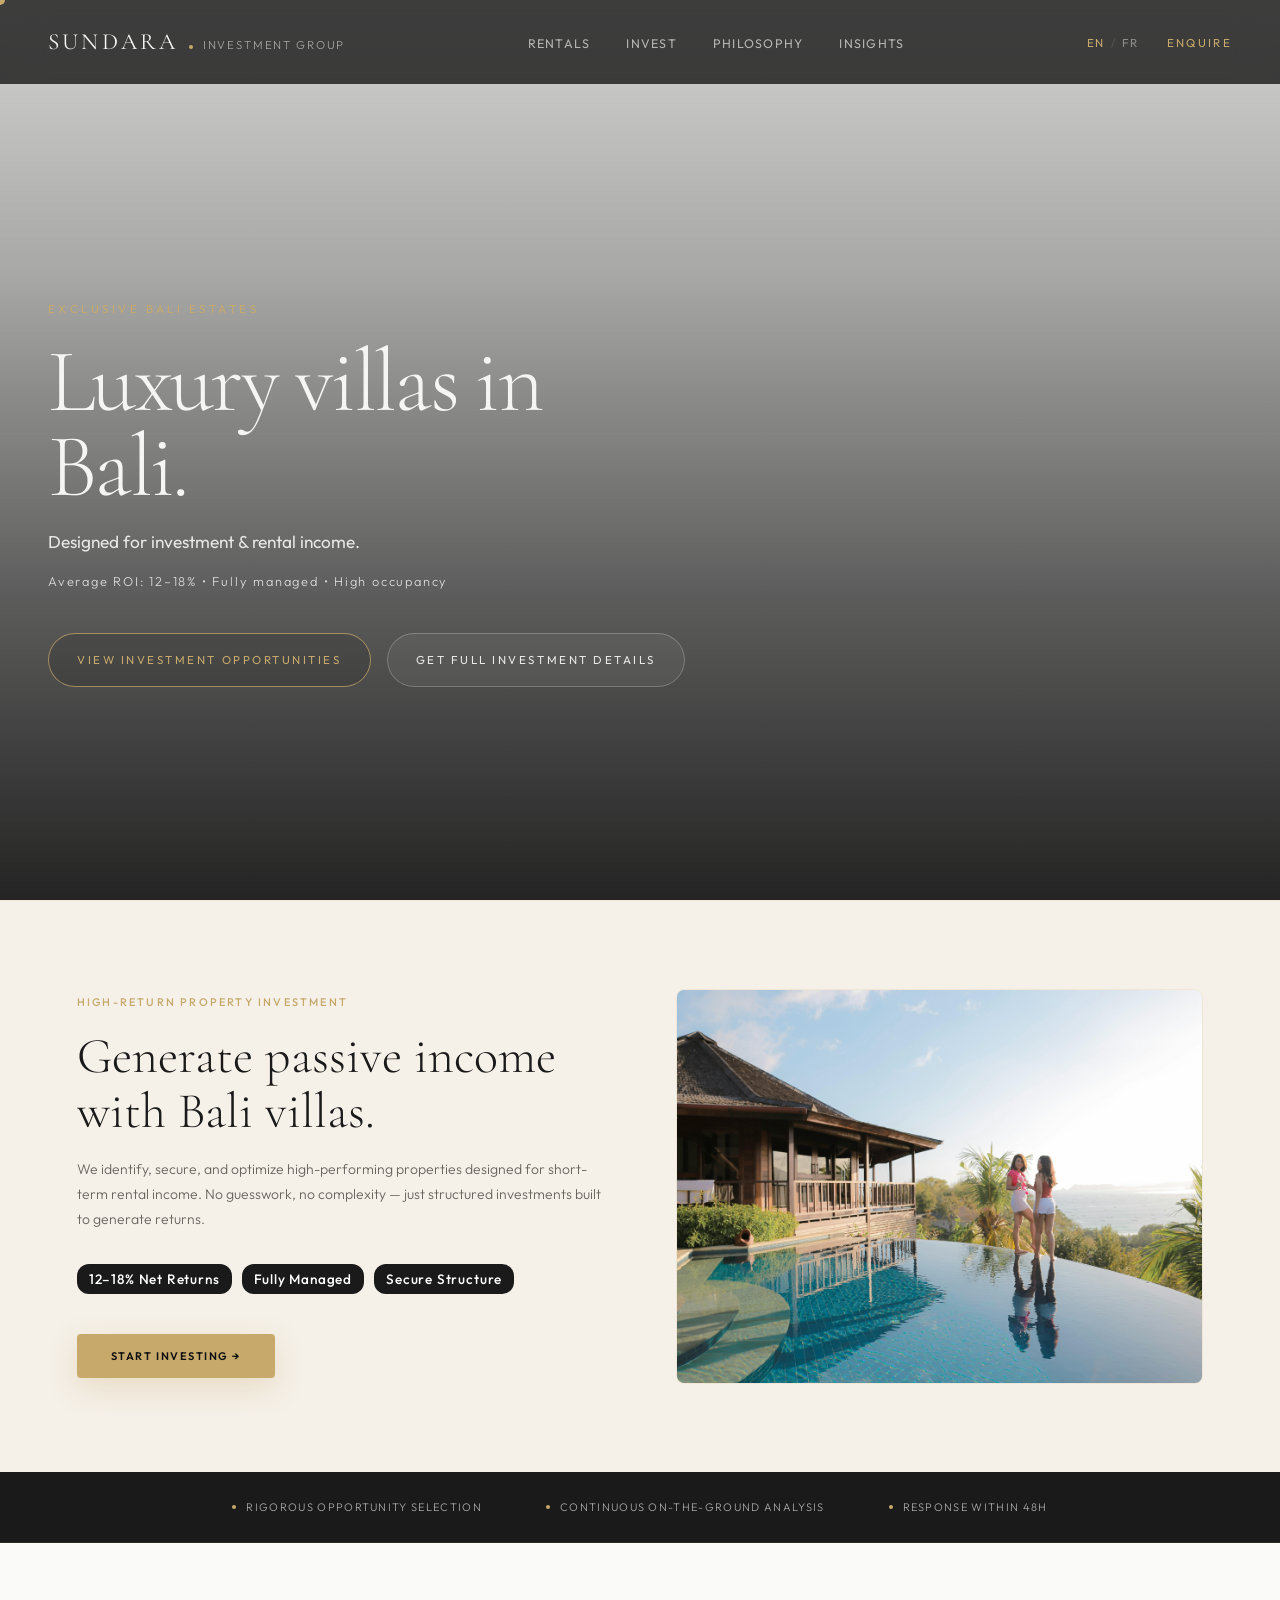
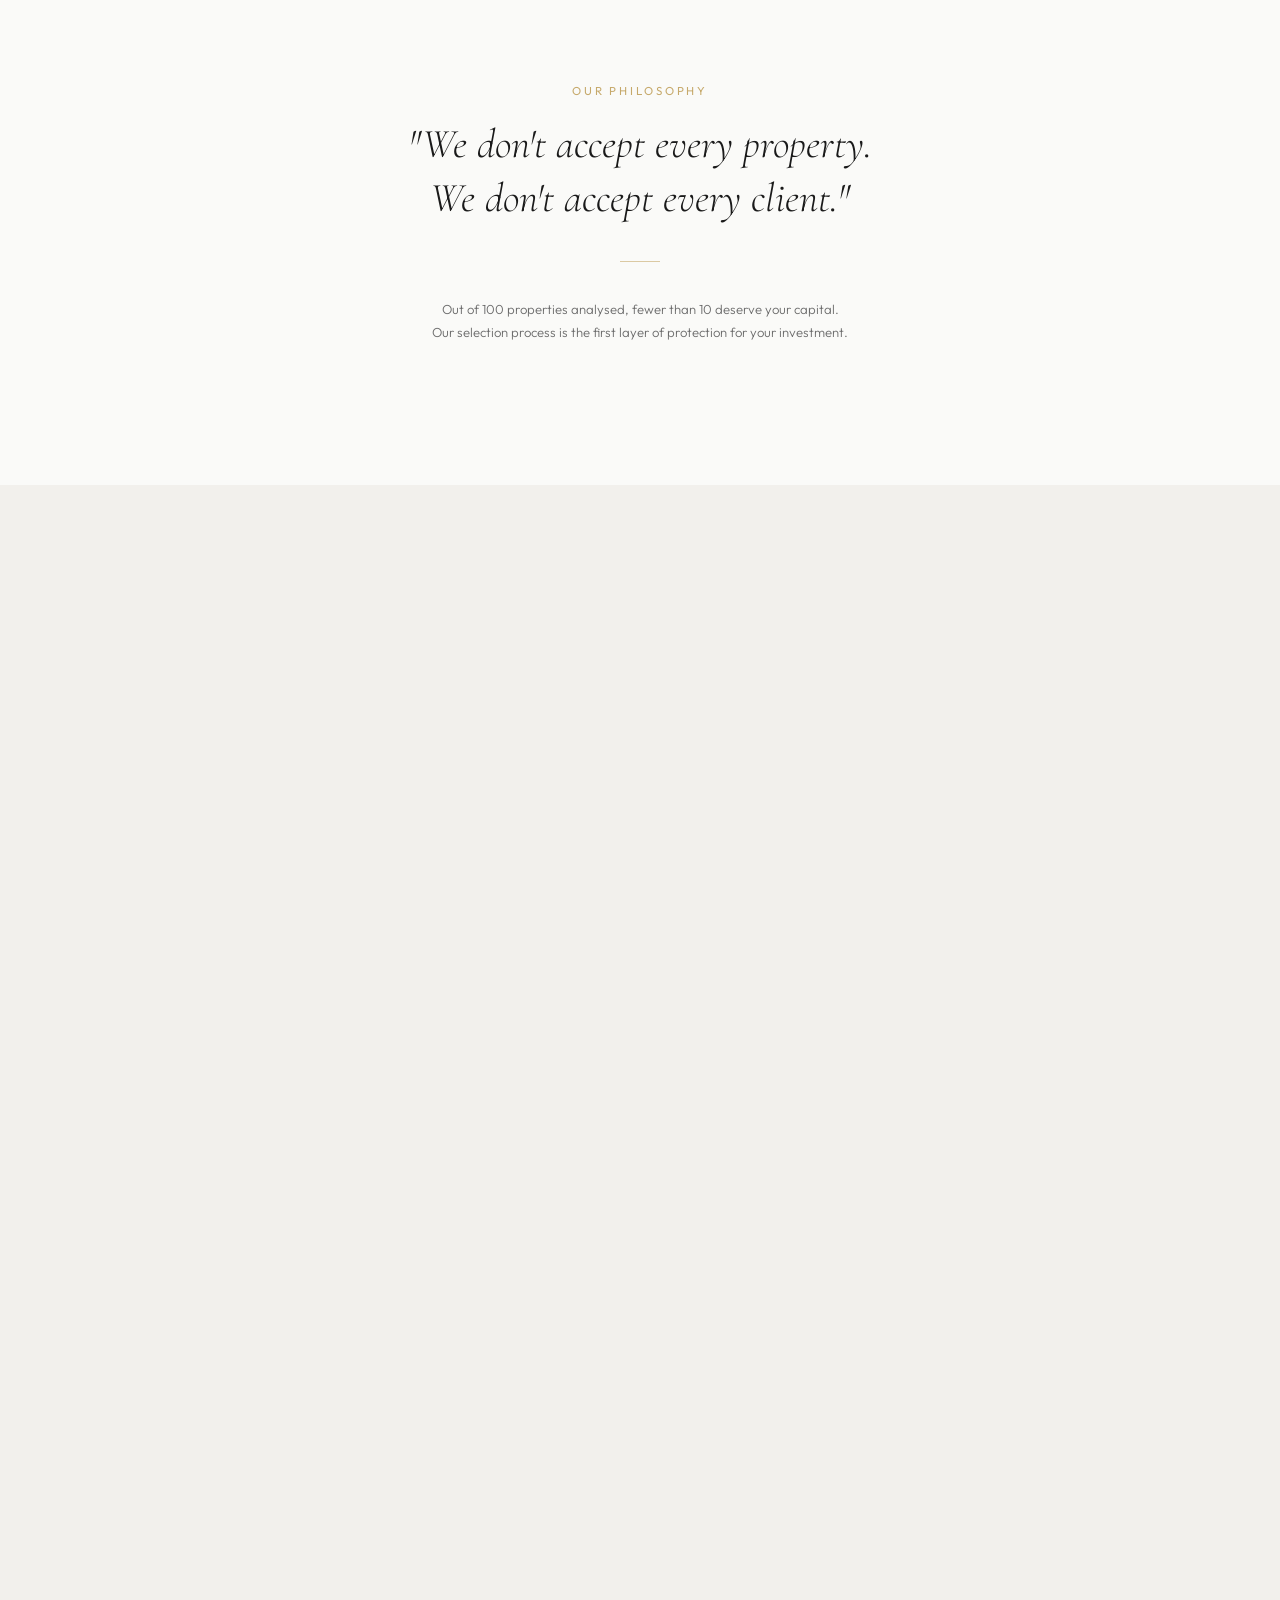
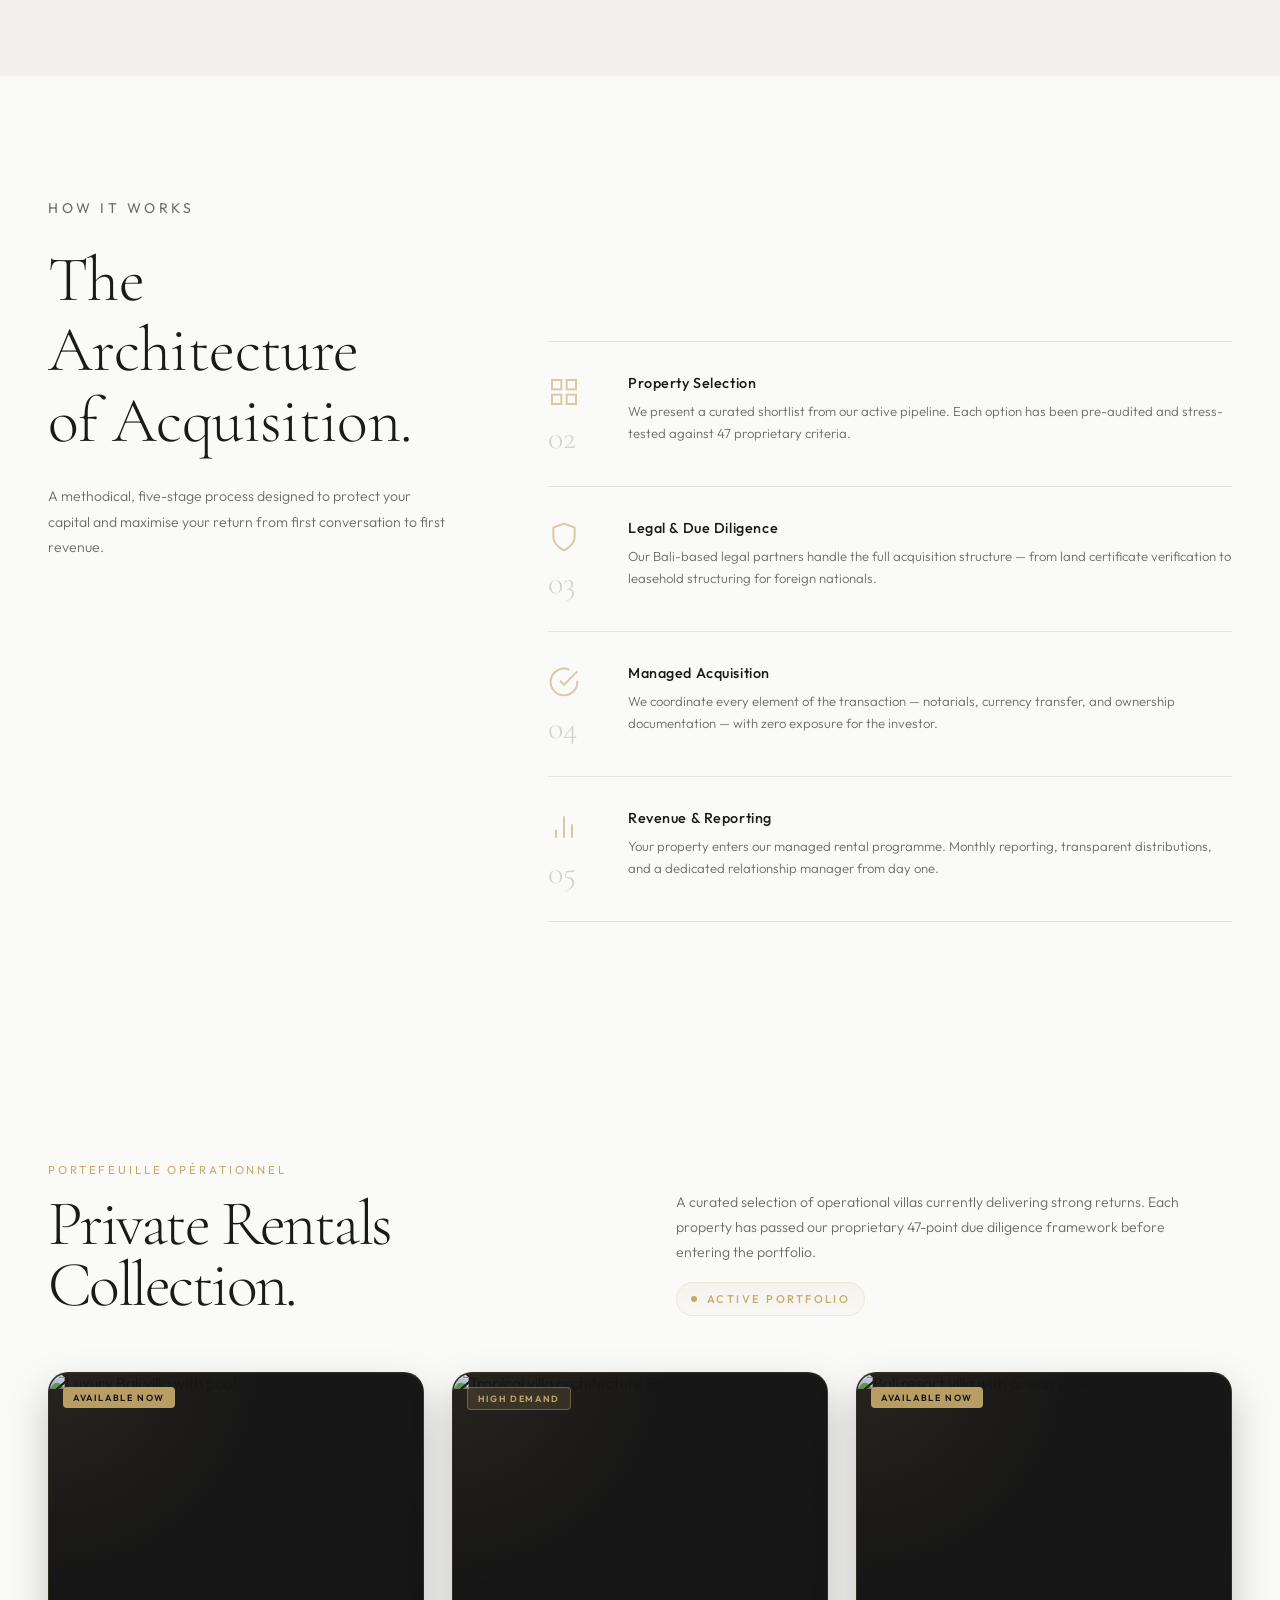
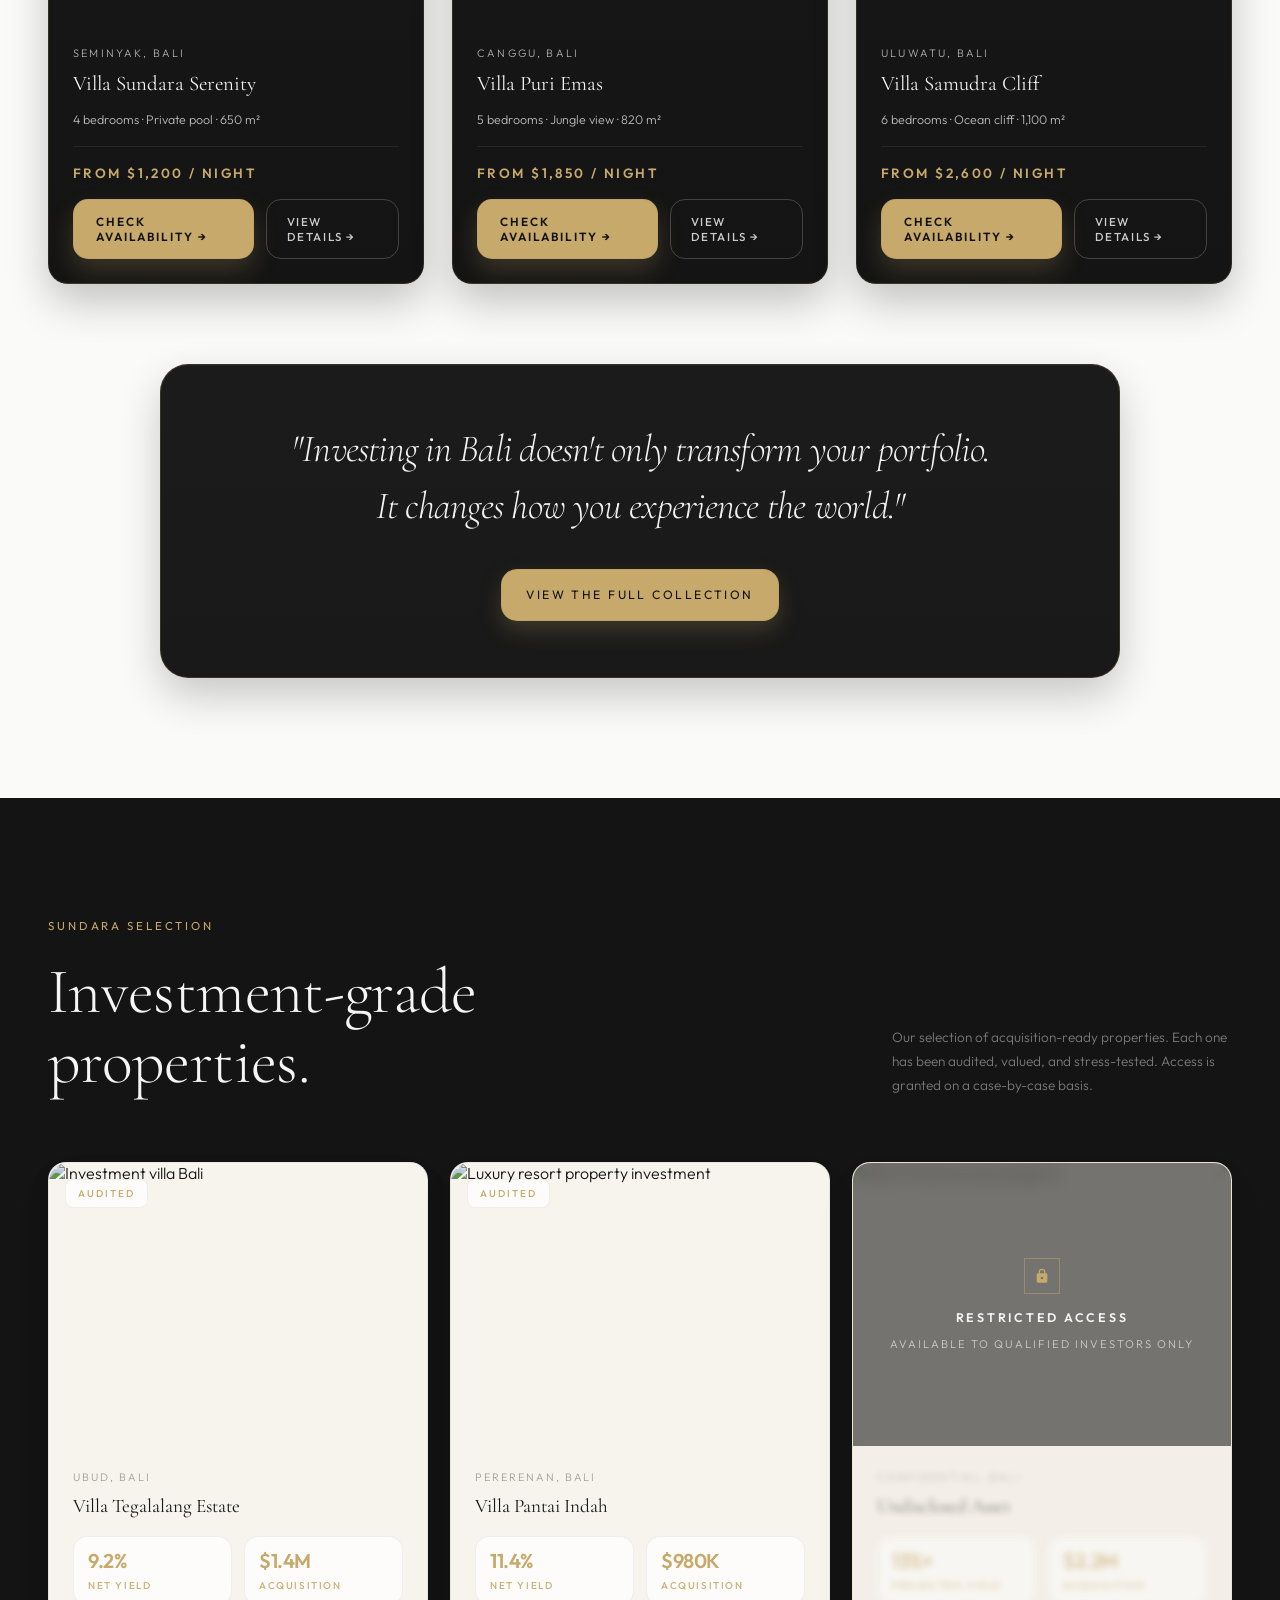
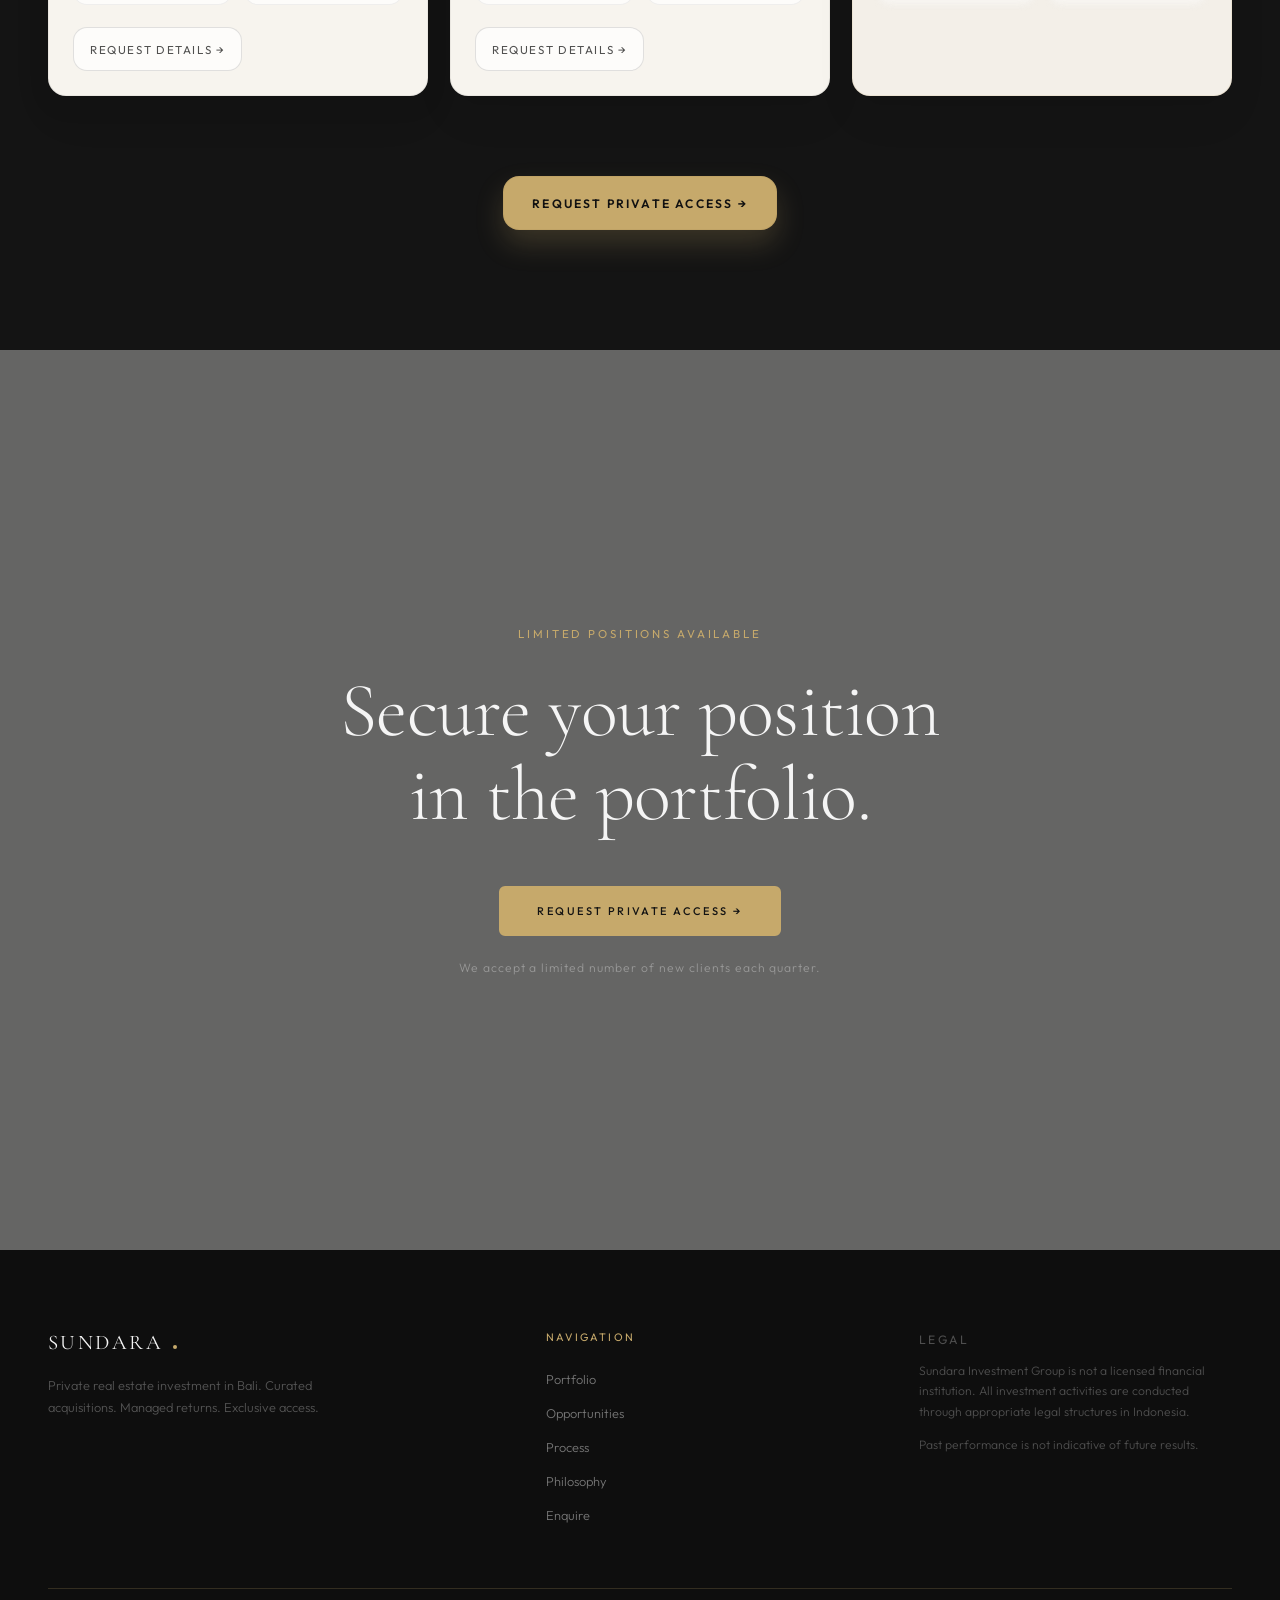
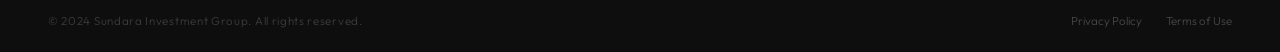
==== commit fc5c39b1: "Improve UI and investment sections design" ====
--- a/index.html
+++ b/index.html
@@ -204,6 +204,20 @@
       <p class="inv-eyebrow"><span class="lang-en-inline">High-Return Property Investment</span><span class="lang-fr-inline">Investissement Immobilier Rentable</span></p>
       <h2 class="idx-inv-title"><span class="lang-en-inline">Generate passive income with Bali villas.</span><span class="lang-fr-inline">Générez des revenus passifs avec des villas à Bali.</span></h2>
       <p class="idx-inv-desc"><span class="lang-en-inline">We identify, secure, and optimize high-performing properties designed for short-term rental income. No guesswork, no complexity — just structured investments built to generate returns.</span><span class="lang-fr-inline">Nous identifions, sécurisons et optimisons des biens à fort rendement locatif. Aucun hasard, aucune complexité — uniquement des investissements structurés pour performer.</span></p>
+      <div class="inv-proof-pills">
+        <span class="pill">
+          <span class="lang-en-inline">12–18% Net Returns</span>
+          <span class="lang-fr-inline">Rendement net 12–18%</span>
+        </span>
+        <span class="pill">
+          <span class="lang-en-inline">Fully Managed</span>
+          <span class="lang-fr-inline">Gestion complète</span>
+        </span>
+        <span class="pill">
+          <span class="lang-en-inline">Secure Structure</span>
+          <span class="lang-fr-inline">Structure sécurisée</span>
+        </span>
+      </div>
       <a href="invest.html" class="inv-btn-gold"><span class="lang-en-inline">Start Investing →</span><span class="lang-fr-inline">Commencer à investir →</span></a>
     </div>
     <div class="idx-inv-img reveal">
--- a/css/styles.css
+++ b/css/styles.css
@@ -2777,3 +2777,7 @@
 .idx-inv-img{border-radius:8px;overflow:hidden;aspect-ratio:4/3;border:1px solid rgba(198,169,107,0.14)}
 .idx-inv-img img{width:100%;height:100%;object-fit:cover;transition:transform 0.6s}
 .idx-inv-img:hover img{transform:scale(1.04)}
+
+.inv-proof-pills{display:flex;flex-wrap:wrap;gap:10px;margin-bottom:40px}
+.inv-proof-pills .pill{display:inline-flex;align-items:center;background:#1a1a1a;color:#ffffff;border-radius:12px;padding:6px 12px;font-family:'Outfit',sans-serif;font-size:0.85rem;font-weight:500;letter-spacing:0.06em;transition:transform 0.25s ease,filter 0.25s ease;cursor:default}
+.inv-proof-pills .pill:hover{transform:translateY(-2px);filter:brightness(1.12)}
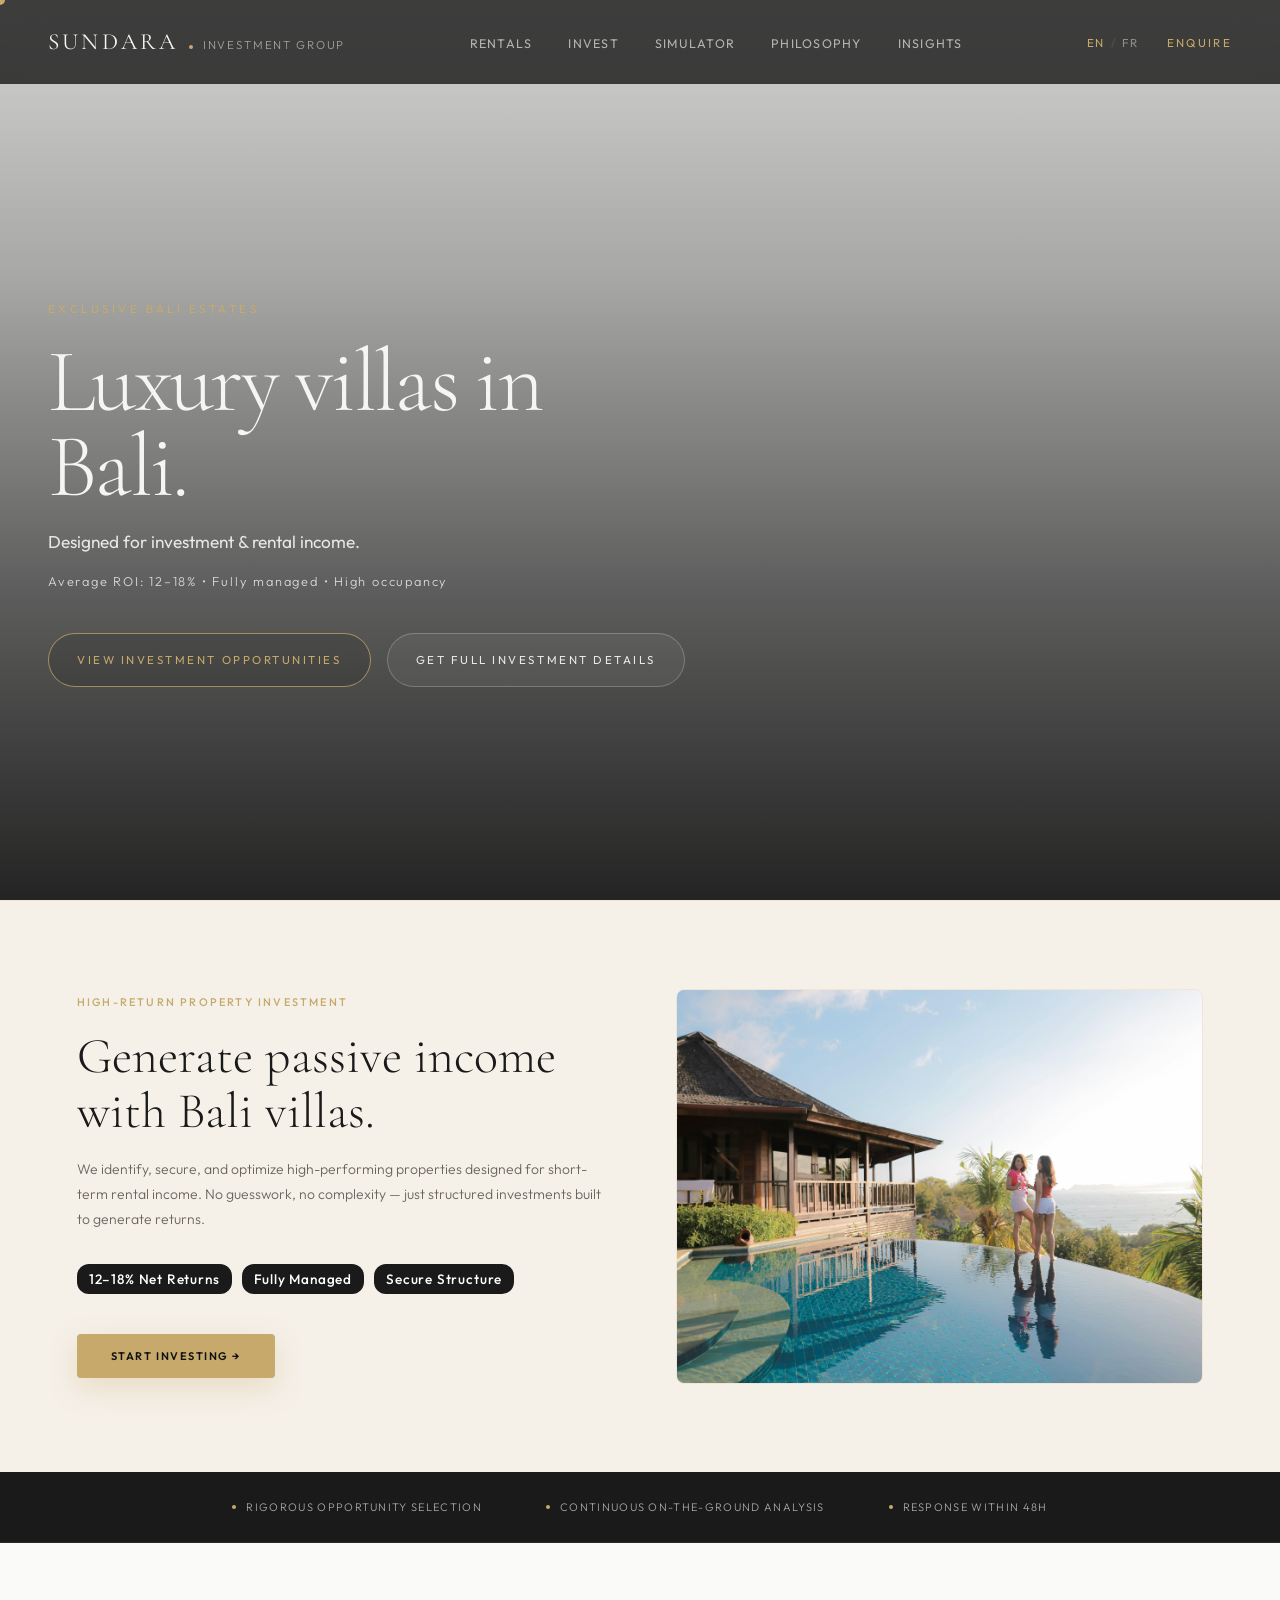
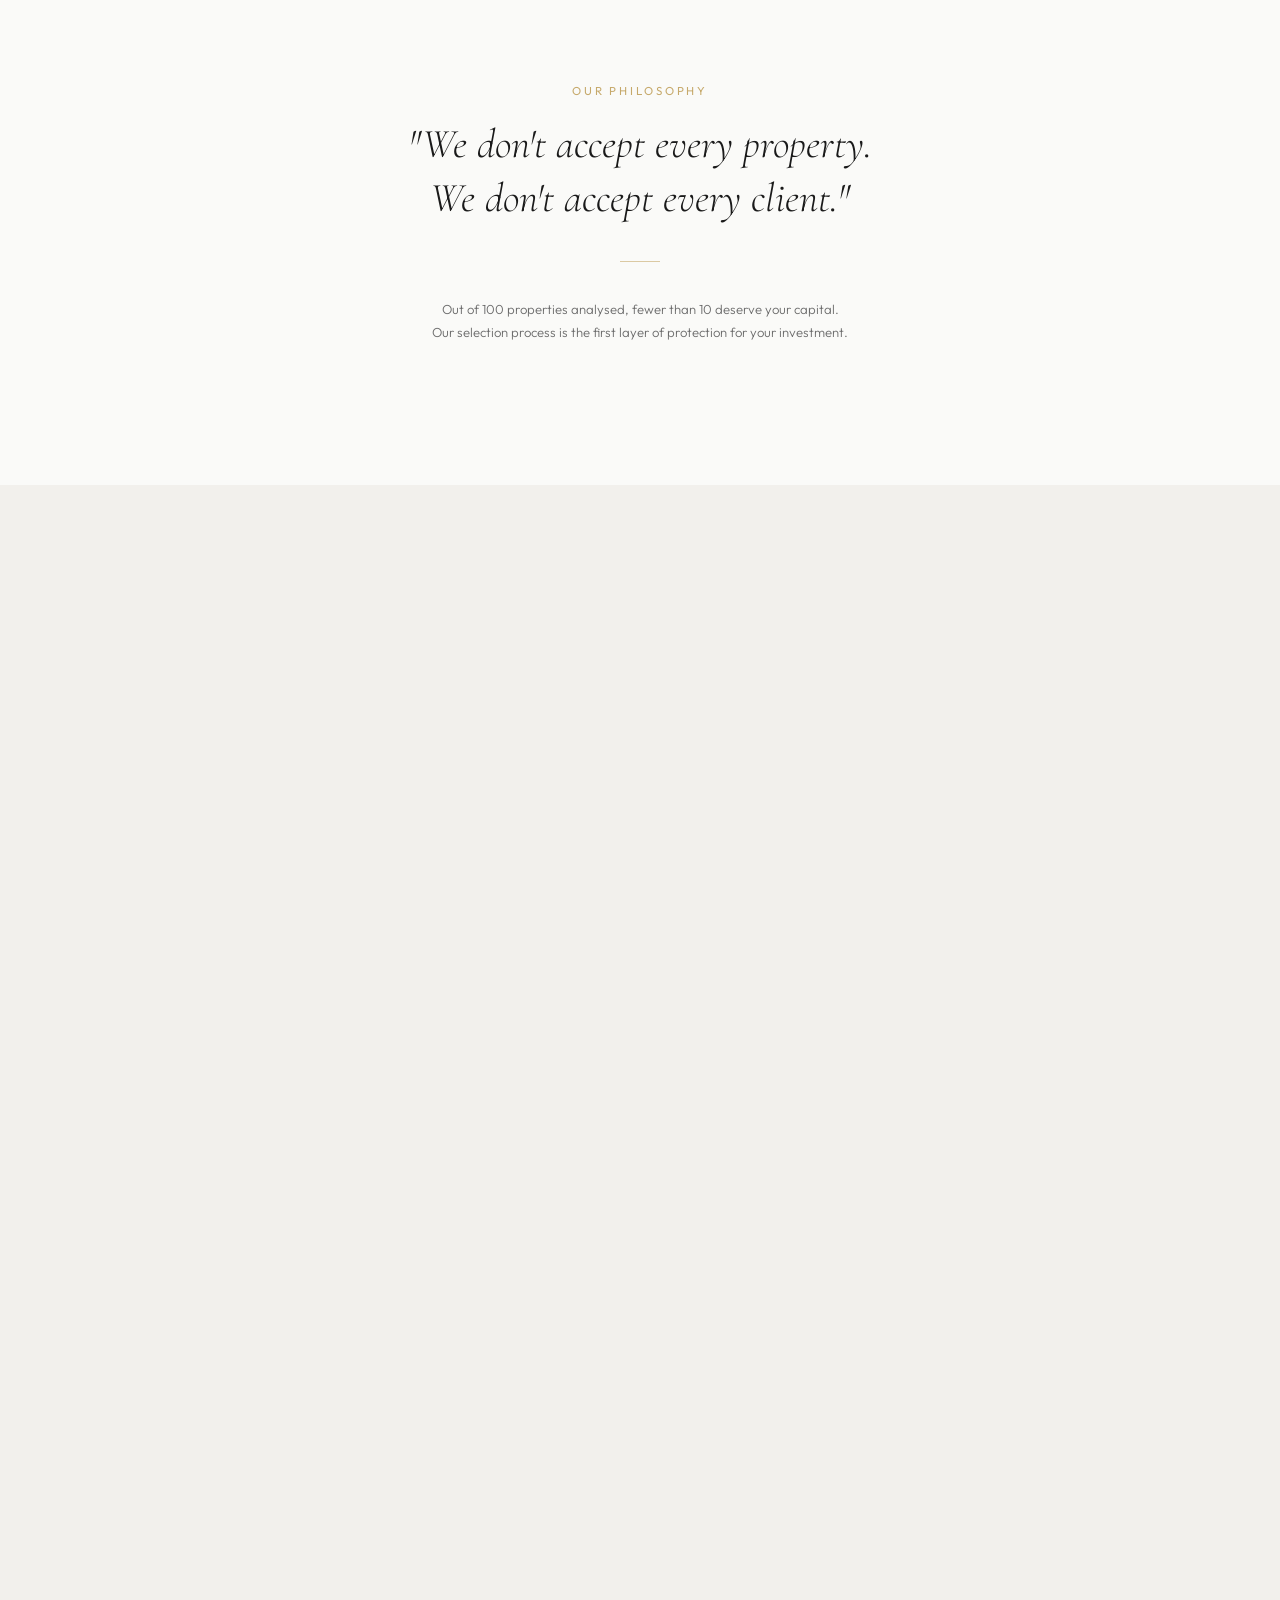
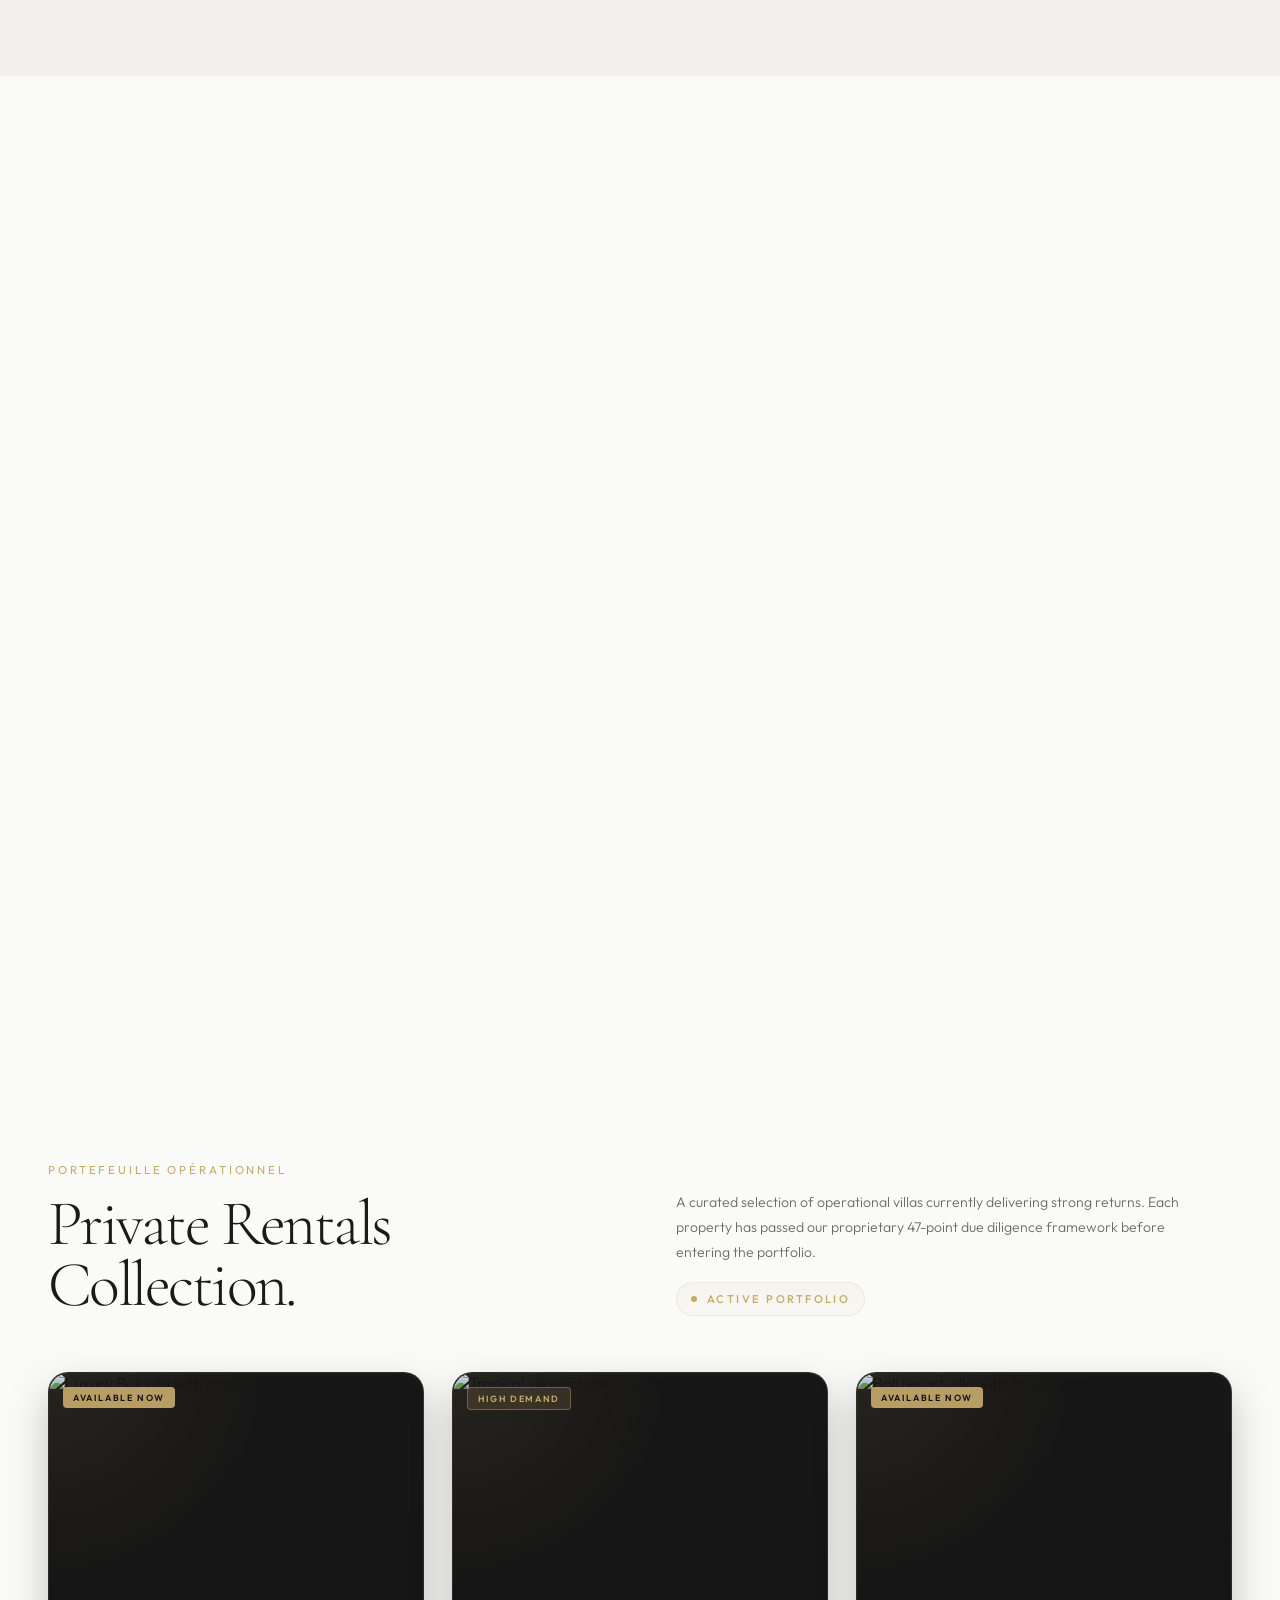
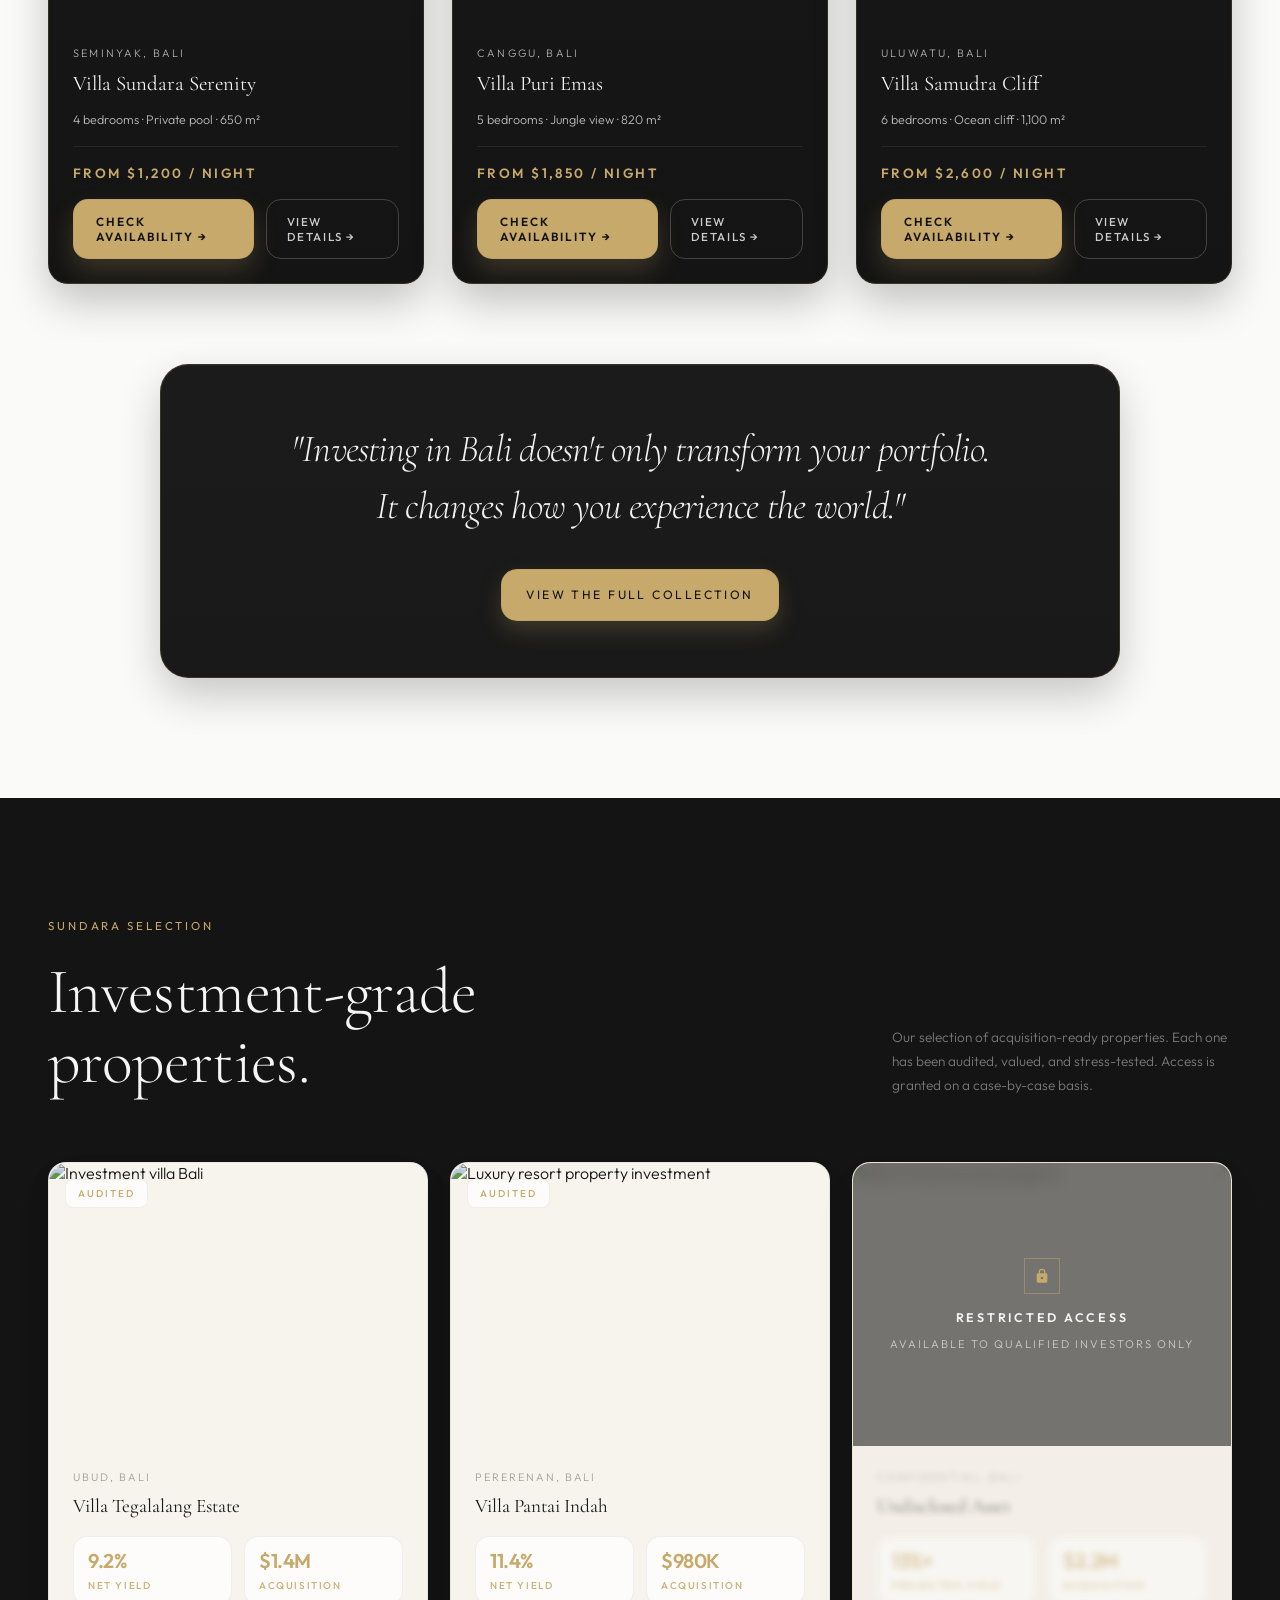
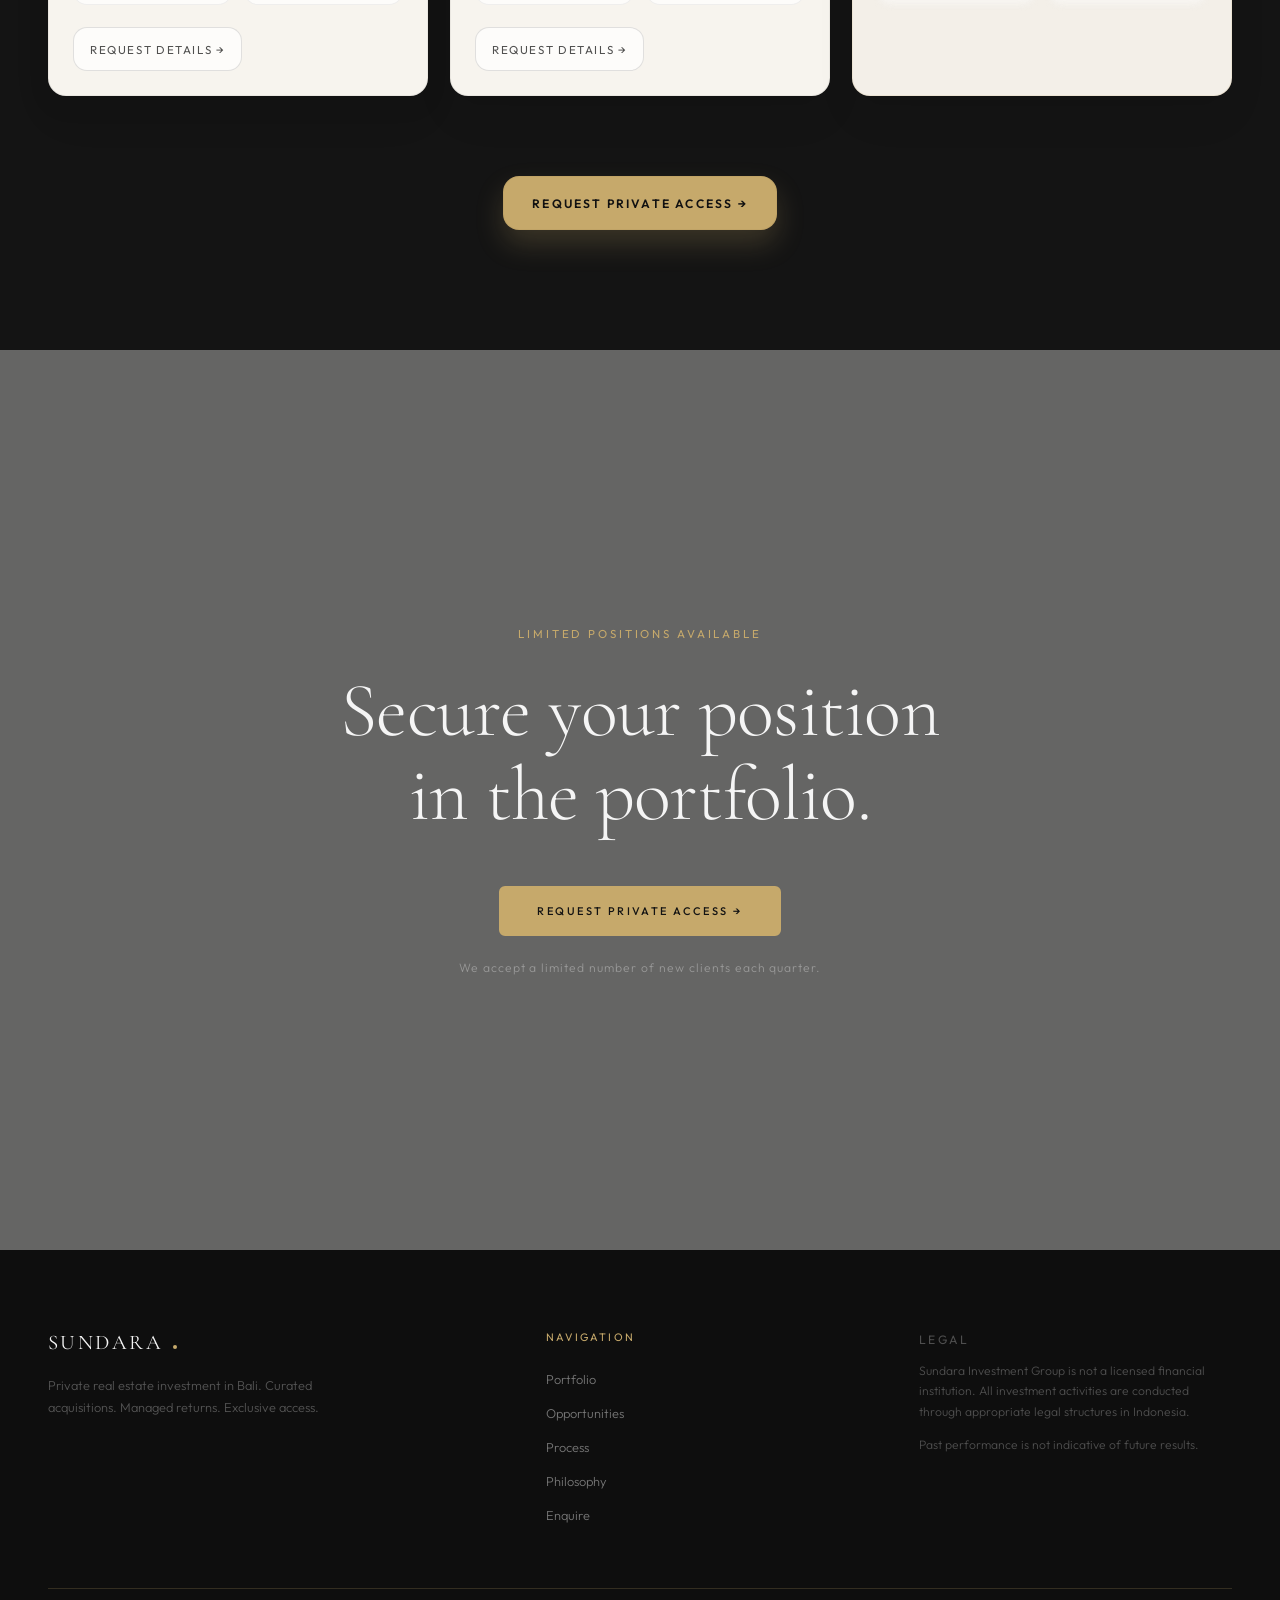
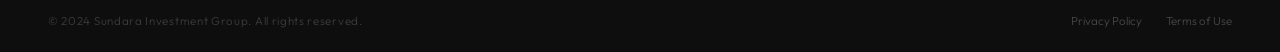
==== commit d8afe348: "feat: ROI simulator page with live currency rates, scroll animations, bilingual nav integration - Ad" ====
--- a/index.html
+++ b/index.html
@@ -51,6 +51,10 @@
     <a href="invest.html" onclick="closeMobileMenu()" style="font-family:'Cormorant Garamond',serif;font-size:28px;font-weight:300;color:#F5F5F5;text-decoration:none;padding:16px 0;border-bottom:1px solid rgba(255,255,255,0.07);display:block;">
       <span class="lang-en-inline">Invest</span>
       <span class="lang-fr-inline">Investir</span>
+    </a>
+    <a href="simulator.html" onclick="closeMobileMenu()" style="font-family:'Cormorant Garamond',serif;font-size:28px;font-weight:300;color:#F5F5F5;text-decoration:none;padding:16px 0;border-bottom:1px solid rgba(255,255,255,0.07);display:block;">
+      <span class="lang-en-inline">Simulator</span>
+      <span class="lang-fr-inline">Simulateur</span>
     </a>
     <a href="#positioning" onclick="closeMobileMenu()" style="font-family:'Cormorant Garamond',serif;font-size:28px;font-weight:300;color:#F5F5F5;text-decoration:none;padding:16px 0;border-bottom:1px solid rgba(255,255,255,0.07);display:block;">
       <span class="lang-en-inline">Philosophy</span>
@@ -131,6 +135,7 @@
       <ul class="nav-links" role="list">
         <li><a href="rentals.html"><span class="lang-en-inline">Rentals</span><span class="lang-fr-inline">Locations</span></a></li>
         <li><a href="invest.html"><span class="lang-en-inline">Invest</span><span class="lang-fr-inline">Investir</span></a></li>
+        <li><a href="simulator.html"><span class="lang-en-inline">Simulator</span><span class="lang-fr-inline">Simulateur</span></a></li>
         <li><a href="#positioning"><span class="lang-en-inline">Philosophy</span><span class="lang-fr-inline">Philosophie</span></a></li>
         <li><a href="blog.html"><span class="lang-en-inline">Insights</span><span class="lang-fr-inline">Insights</span></a></li>
       </ul>
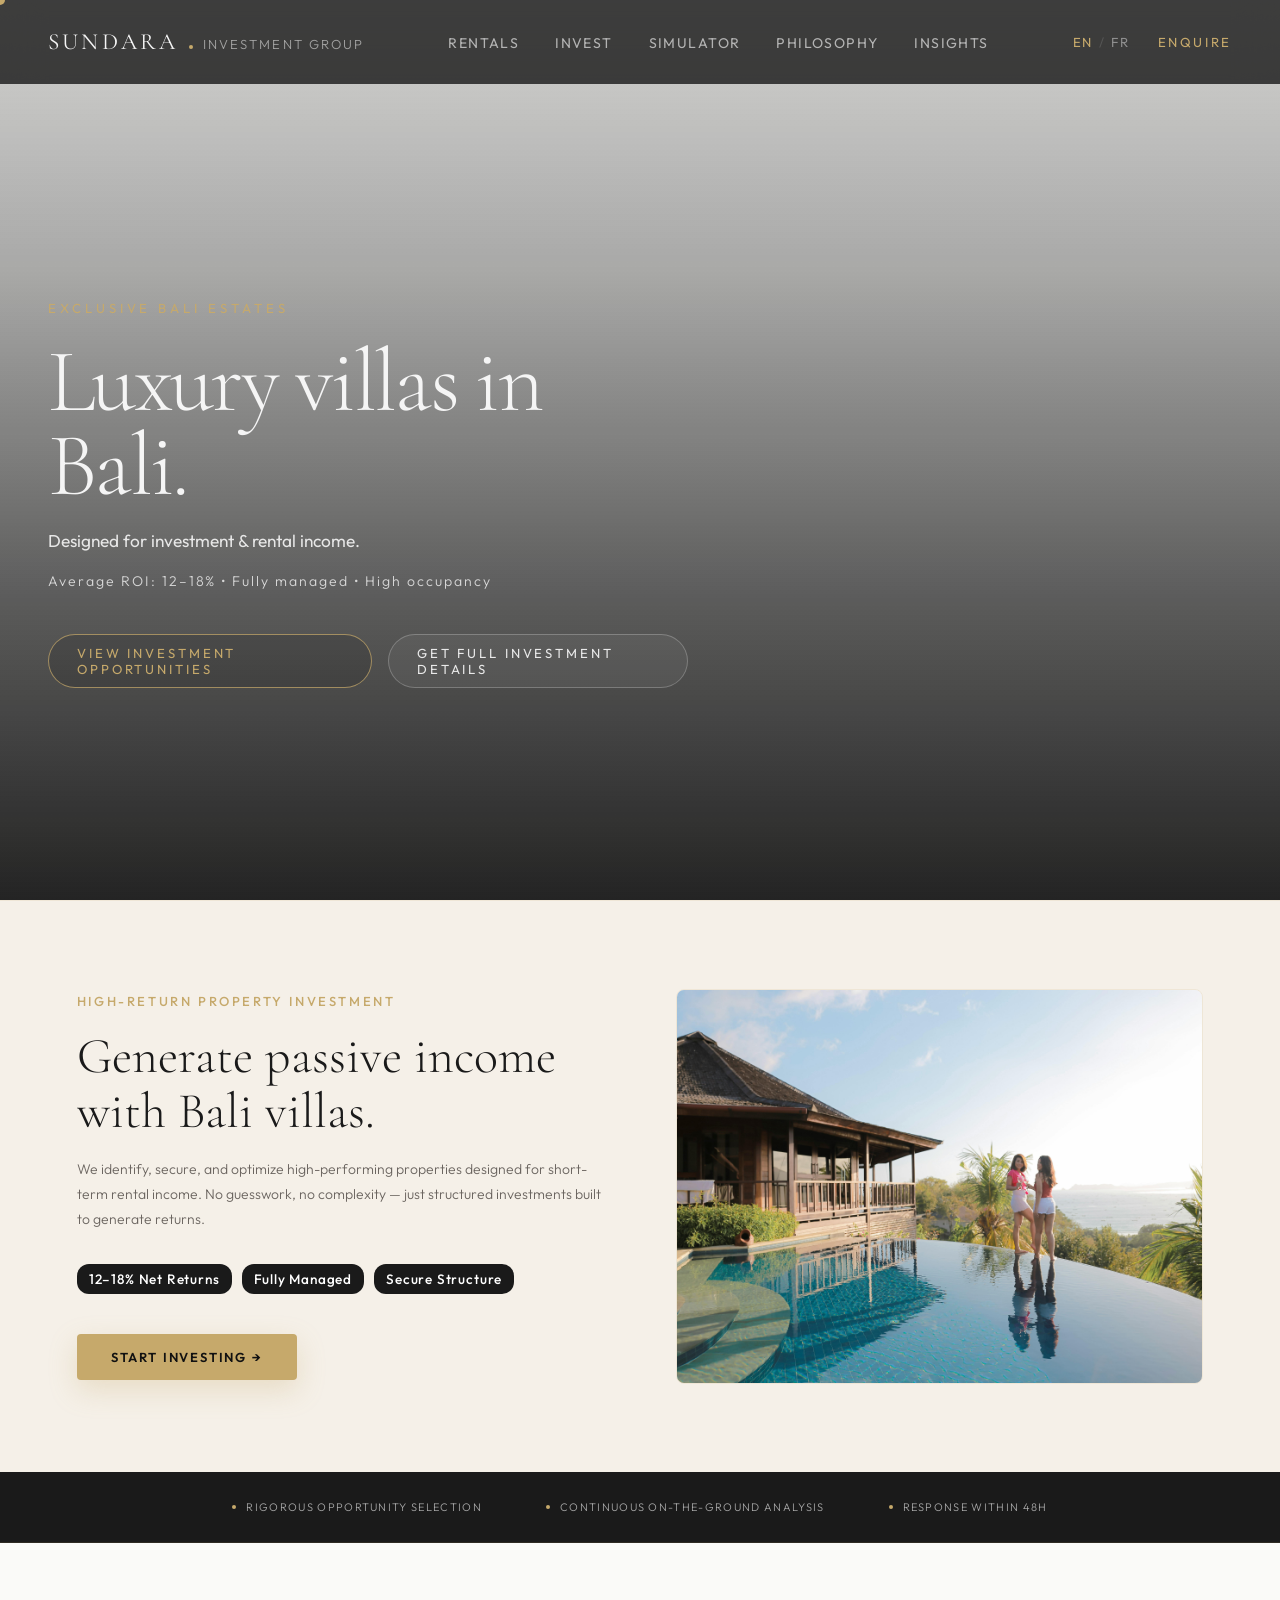
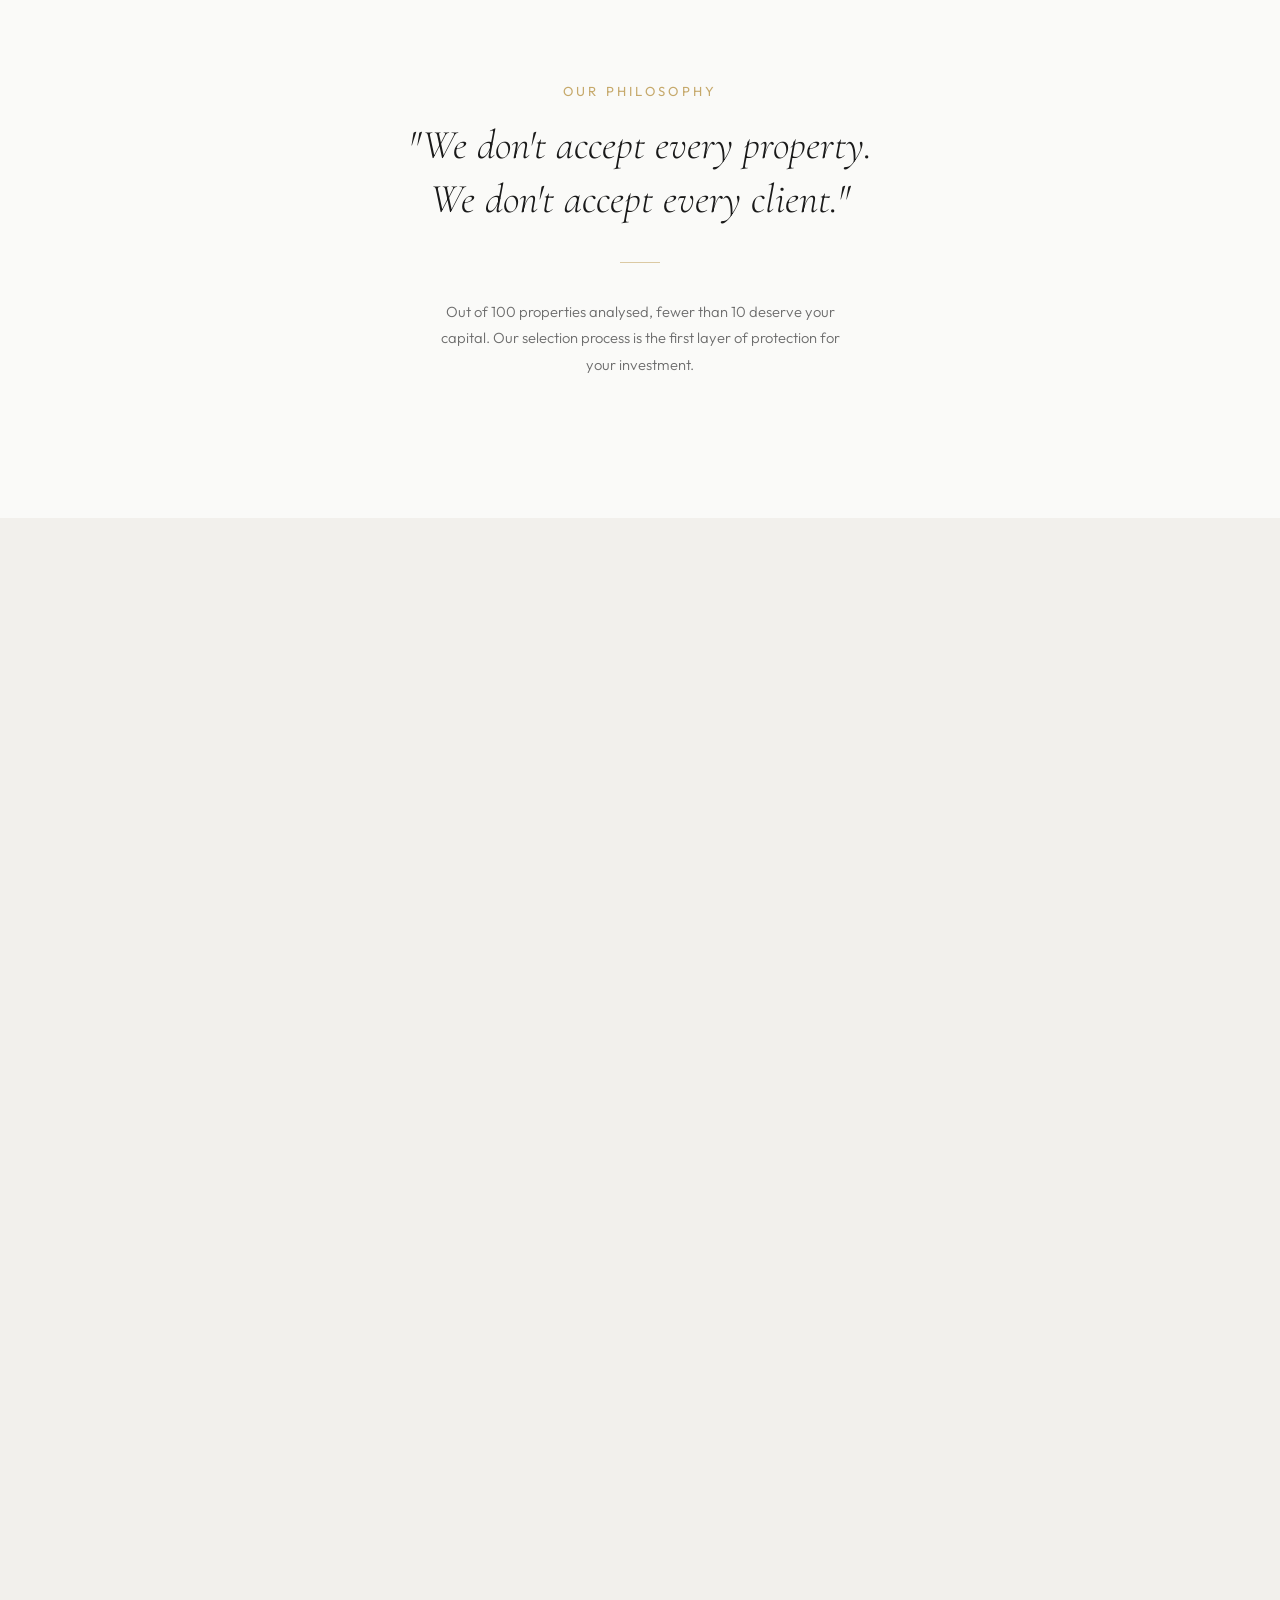
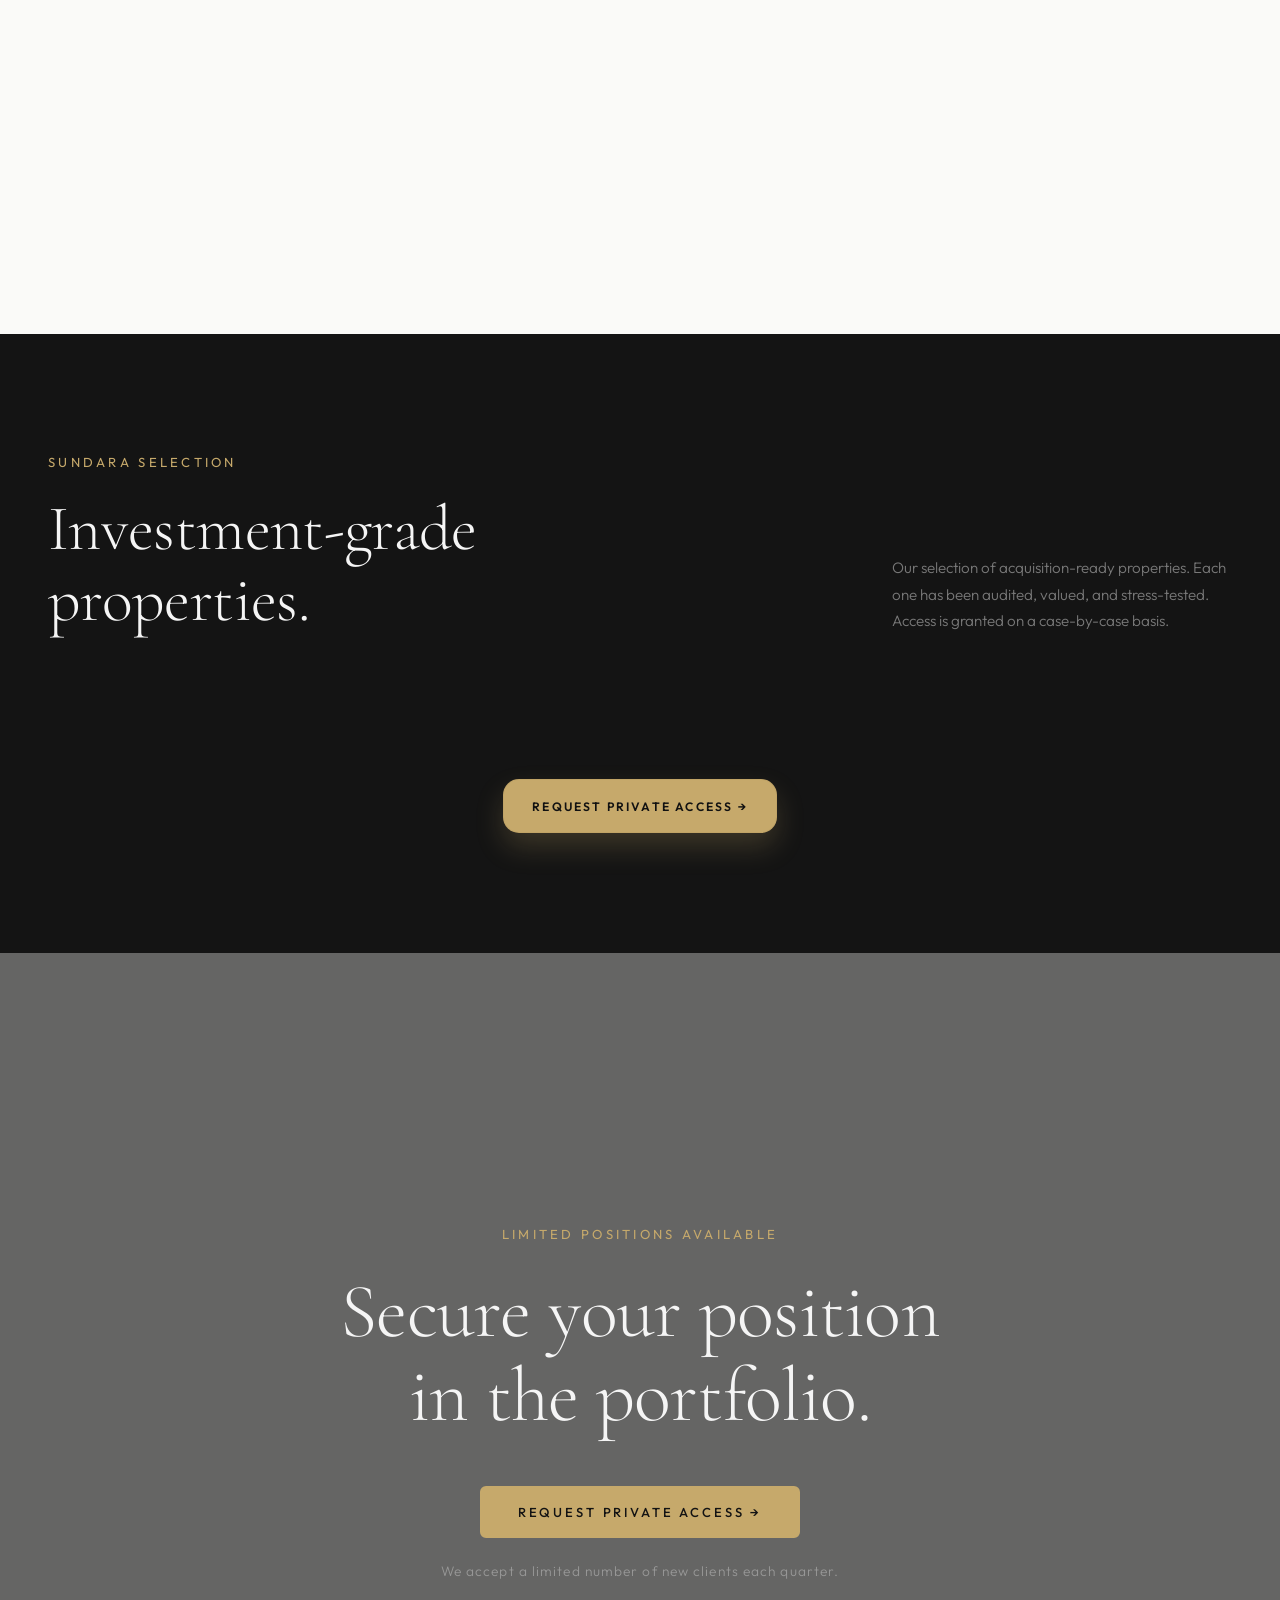
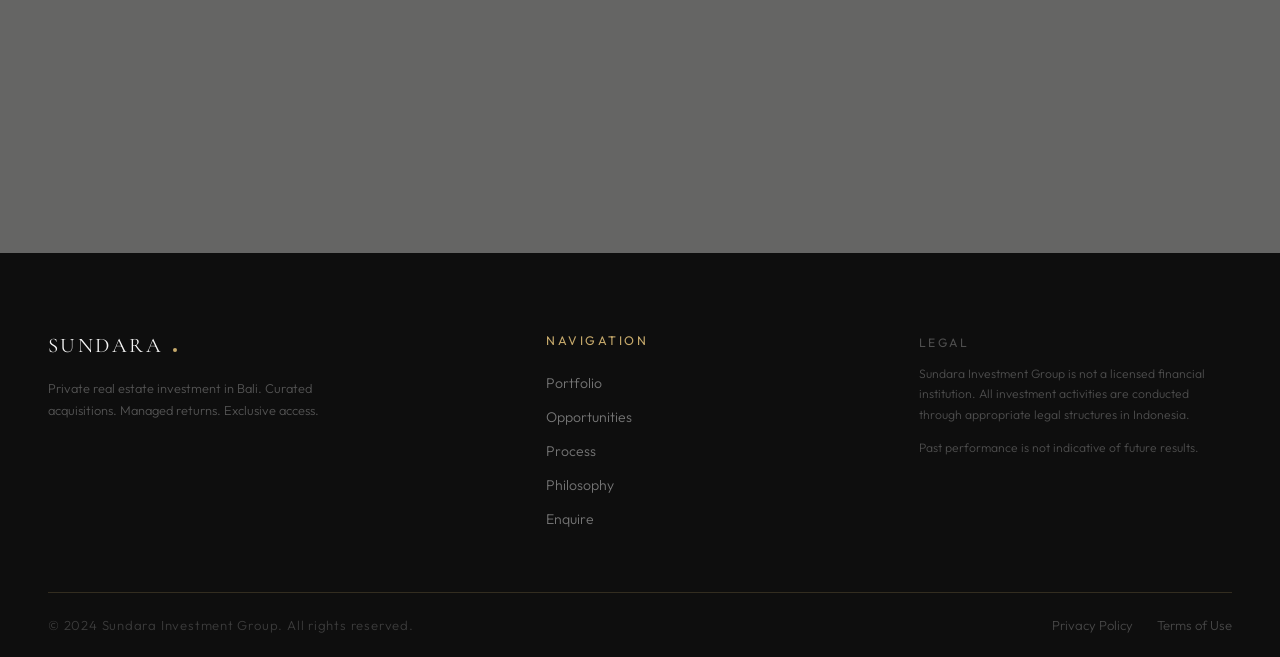
==== commit d3b5af15: "feat: sprint1 — defer scripts, favicon SVG, og:image toutes pages, robots.txt, sitemap.xml, 404.html" ====
--- a/index.html
+++ b/index.html
@@ -9,7 +9,10 @@
 <link rel="preconnect" href="https://fonts.gstatic.com" crossorigin/>
 <link href="https://fonts.googleapis.com/css2?family=Cormorant+Garamond:ital,wght@0,300;0,400;0,500;1,300;1,400;1,500&family=Outfit:wght@300;400;500;600&display=swap" rel="stylesheet"/>
 <link rel="stylesheet" href="css/styles.css"/>
+<link rel="icon" type="image/svg+xml" href="favicon.svg">
+<meta property="og:image" content="https://sundara-investment-group.vercel.app/images/hero-invest.jpg">
 <!-- styles loaded from css/styles.css -->
+<script src="js/villas.js" defer></script>
 </head>
 <body>
 
@@ -491,128 +494,7 @@
     </div>
 
     <!-- Villa cards -->
-    <div class="villa-cards">
-      <!-- Card 1 -->
-      <article class="villa-card reveal" onclick="window.location='rentals.html'" style="cursor:pointer;">
-        <div class="villa-card-img card-image" style="position:relative;">
-          <div class="availability-badge">
-            <span class="lang-en-inline">Available Now</span>
-            <span class="lang-fr-inline">Disponible Maintenant</span>
-          </div>
-          <img
-            src="https://images.unsplash.com/photo-1582268611958-ebfd161ef9cf?w=800&q=80"
-            alt="Luxury Bali villa with pool"
-            loading="lazy" width="800" height="533"
-          />
-        </div>
-        <div class="villa-card-body">
-          <div class="villa-card-topline">
-            <p class="villa-location">Seminyak, Bali</p>
-          </div>
-          <h3 class="villa-name">Villa Sundara Serenity</h3>
-          <p class="villa-specs">
-            <span class="lang-en-inline">4 bedrooms · Private pool · 650 m²</span>
-            <span class="lang-fr-inline">4 chambres · Piscine privée · 650 m²</span>
-          </p>
-          <div class="villa-card-footer">
-            <p class="villa-price">
-              <span class="lang-en-inline">From $1,200 / night</span>
-              <span class="lang-fr-inline">À partir de 1 200 $ / nuit</span>
-            </p>
-            <div class="rentals-card-actions">
-              <a href="contact.html?type=rental" class="btn-secondary rentals-primary-cta" onclick="event.stopPropagation()">
-                <span class="lang-en-inline">Check availability →</span>
-                <span class="lang-fr-inline">Vérifier disponibilités →</span>
-              </a>
-              <a href="rentals.html" class="rentals-secondary-cta" onclick="event.stopPropagation()">
-                <span class="lang-en-inline">View Details →</span>
-                <span class="lang-fr-inline">Voir les détails →</span>
-              </a>
-            </div>
-          </div>
-        </div>
-      </article>
-      <!-- Card 2 -->
-      <article class="villa-card reveal" onclick="window.location='rentals.html'" style="cursor:pointer;">
-        <div class="villa-card-img card-image" style="position:relative;">
-          <div class="availability-badge badge-demand">
-            <span class="lang-en-inline">High Demand</span>
-            <span class="lang-fr-inline">Forte Demande</span>
-          </div>
-          <img
-            src="https://images.unsplash.com/photo-1571896349842-33c89424de2d?w=800&q=80"
-            alt="Tropical villa architecture Bali"
-            loading="lazy" width="800" height="533"
-          />
-        </div>
-        <div class="villa-card-body">
-          <div class="villa-card-topline">
-            <p class="villa-location">Canggu, Bali</p>
-          </div>
-          <h3 class="villa-name">Villa Puri Emas</h3>
-          <p class="villa-specs">
-            <span class="lang-en-inline">5 bedrooms · Jungle view · 820 m²</span>
-            <span class="lang-fr-inline">5 chambres · Vue jungle · 820 m²</span>
-          </p>
-          <div class="villa-card-footer">
-            <p class="villa-price">
-              <span class="lang-en-inline">From $1,850 / night</span>
-              <span class="lang-fr-inline">À partir de 1 850 $ / nuit</span>
-            </p>
-            <div class="rentals-card-actions">
-              <a href="contact.html?type=rental" class="btn-secondary rentals-primary-cta" onclick="event.stopPropagation()">
-                <span class="lang-en-inline">Check availability →</span>
-                <span class="lang-fr-inline">Vérifier disponibilités →</span>
-              </a>
-              <a href="rentals.html" class="rentals-secondary-cta" onclick="event.stopPropagation()">
-                <span class="lang-en-inline">View Details →</span>
-                <span class="lang-fr-inline">Voir les détails →</span>
-              </a>
-            </div>
-          </div>
-        </div>
-      </article>
-      <!-- Card 3 -->
-      <article class="villa-card reveal" onclick="window.location='rentals.html'" style="cursor:pointer;">
-        <div class="villa-card-img card-image" style="position:relative;">
-          <div class="availability-badge">
-            <span class="lang-en-inline">Available Now</span>
-            <span class="lang-fr-inline">Disponible Maintenant</span>
-          </div>
-          <img
-            src="https://images.unsplash.com/photo-1520250497591-112f2f40a3f4?w=800&q=80"
-            alt="Bali resort villa with ocean view"
-            loading="lazy" width="800" height="533"
-          />
-        </div>
-        <div class="villa-card-body">
-          <div class="villa-card-topline">
-            <p class="villa-location">Uluwatu, Bali</p>
-          </div>
-          <h3 class="villa-name">Villa Samudra Cliff</h3>
-          <p class="villa-specs">
-            <span class="lang-en-inline">6 bedrooms · Ocean cliff · 1,100 m²</span>
-            <span class="lang-fr-inline">6 chambres · Falaise océan · 1 100 m²</span>
-          </p>
-          <div class="villa-card-footer">
-            <p class="villa-price">
-              <span class="lang-en-inline">From $2,600 / night</span>
-              <span class="lang-fr-inline">À partir de 2 600 $ / nuit</span>
-            </p>
-            <div class="rentals-card-actions">
-              <a href="contact.html?type=rental" class="btn-secondary rentals-primary-cta" onclick="event.stopPropagation()">
-                <span class="lang-en-inline">Check availability →</span>
-                <span class="lang-fr-inline">Vérifier disponibilités →</span>
-              </a>
-              <a href="rentals.html" class="rentals-secondary-cta" onclick="event.stopPropagation()">
-                <span class="lang-en-inline">View Details →</span>
-                <span class="lang-fr-inline">Voir les détails →</span>
-              </a>
-            </div>
-          </div>
-        </div>
-      </article>
-    </div>
+    <div class="villa-cards" id="homeRentalsGrid"></div>
 
     <!-- Quote -->
     <div class="rentals-quote reveal">
@@ -651,134 +533,7 @@
       </p>
     </div>
 
-    <div class="selection-cards">
-      <!-- Card 1 -->
-      <article class="sel-card reveal reveal-delay-1">
-        <div class="sel-card-img">
-          <span class="audit-badge">
-            <span class="lang-en-inline">Audited</span>
-            <span class="lang-fr-inline">Audité</span>
-          </span>
-          <img
-            src="https://images.unsplash.com/photo-1613977257363-707ba9348227?w=800&q=80"
-            alt="Investment villa Bali"
-            loading="lazy" width="800" height="600"
-          />
-        </div>
-        <div class="sel-card-body">
-          <p class="sel-card-location">Ubud, Bali</p>
-          <h3 class="sel-card-name">Villa Tegalalang Estate</h3>
-          <div class="sel-card-metrics">
-            <div class="metric-item">
-              <div class="metric-value">9.2%</div>
-              <div class="metric-label">
-                <span class="lang-en-inline">Net yield</span>
-                <span class="lang-fr-inline">Rendement net</span>
-              </div>
-            </div>
-            <div class="metric-item">
-              <div class="metric-value">$1.4M</div>
-              <div class="metric-label">
-                <span class="lang-en-inline">Acquisition</span>
-                <span class="lang-fr-inline">Acquisition</span>
-              </div>
-            </div>
-          </div>
-          <a href="contact.html?type=investment" class="villa-cta selection-secondary-cta">
-            <span class="lang-en-inline">Request details →</span>
-            <span class="lang-fr-inline">Demander les détails →</span>
-          </a>
-        </div>
-      </article>
-
-      <!-- Card 2 -->
-      <article class="sel-card reveal reveal-delay-2">
-        <div class="sel-card-img">
-          <span class="audit-badge">
-            <span class="lang-en-inline">Audited</span>
-            <span class="lang-fr-inline">Audité</span>
-          </span>
-          <img
-            src="https://images.unsplash.com/photo-1602343168117-bb8ffe3e2e9f?w=800&q=80"
-            alt="Luxury resort property investment"
-            loading="lazy" width="800" height="600"
-          />
-        </div>
-        <div class="sel-card-body">
-          <p class="sel-card-location">Pererenan, Bali</p>
-          <h3 class="sel-card-name">Villa Pantai Indah</h3>
-          <div class="sel-card-metrics">
-            <div class="metric-item">
-              <div class="metric-value">11.4%</div>
-              <div class="metric-label">
-                <span class="lang-en-inline">Net yield</span>
-                <span class="lang-fr-inline">Rendement net</span>
-              </div>
-            </div>
-            <div class="metric-item">
-              <div class="metric-value">$980K</div>
-              <div class="metric-label">
-                <span class="lang-en-inline">Acquisition</span>
-                <span class="lang-fr-inline">Acquisition</span>
-              </div>
-            </div>
-          </div>
-          <a href="contact.html?type=investment" class="villa-cta selection-secondary-cta">
-            <span class="lang-en-inline">Request details →</span>
-            <span class="lang-fr-inline">Demander les détails →</span>
-          </a>
-        </div>
-      </article>
-
-      <!-- Card 3 — Restricted -->
-      <article class="sel-card restricted reveal reveal-delay-3">
-        <div class="sel-card-img">
-          <img
-            src="https://images.unsplash.com/photo-1613977257363-707ba9348227?w=800&q=80"
-            alt="Restricted access property"
-            loading="lazy" width="800" height="600"
-          />
-          <div class="restricted-overlay">
-            <div class="lock-icon" aria-hidden="true">
-              <svg viewBox="0 0 24 24" xmlns="http://www.w3.org/2000/svg" aria-hidden="true">
-                <path d="M18 8h-1V6A5 5 0 0 0 7 6v2H6a2 2 0 0 0-2 2v10a2 2 0 0 0 2 2h12a2 2 0 0 0 2-2V10a2 2 0 0 0-2-2zm-6 9a2 2 0 1 1 0-4 2 2 0 0 1 0 4zm3.1-9H8.9V6a3.1 3.1 0 0 1 6.2 0v2z"/>
-              </svg>
-            </div>
-            <strong>
-              <span class="lang-en-inline">Restricted Access</span>
-              <span class="lang-fr-inline">Accès Restreint</span>
-            </strong>
-            <p>
-              <span class="lang-en-inline">Available to qualified investors only</span>
-              <span class="lang-fr-inline">Réservé aux investisseurs qualifiés</span>
-            </p>
-          </div>
-        </div>
-        <div class="sel-card-body restricted-body">
-          <p class="sel-card-location">Confidential, Bali</p>
-          <h3 class="sel-card-name">
-            <span class="lang-en-inline">Undisclosed Asset</span>
-            <span class="lang-fr-inline">Actif Confidentiel</span>
-          </h3>
-          <div class="sel-card-metrics">
-            <div class="metric-item">
-              <div class="metric-value">13%+</div>
-              <div class="metric-label">
-                <span class="lang-en-inline">Projected yield</span>
-                <span class="lang-fr-inline">Rendement projeté</span>
-              </div>
-            </div>
-            <div class="metric-item">
-              <div class="metric-value">$2.2M</div>
-              <div class="metric-label">
-                <span class="lang-en-inline">Acquisition</span>
-                <span class="lang-fr-inline">Acquisition</span>
-              </div>
-            </div>
-          </div>
-        </div>
-      </article>
-    </div>
+    <div class="selection-cards" id="homeInvestGrid"></div>
 
     <div class="selection-cta reveal">
       <a href="contact.html?type=private" class="btn-outline-gold selection-primary-cta">
@@ -884,5 +639,165 @@
 <script src="js/lang.js"></script>
 <script src="js/animations.js"></script>
 
+<script>
+(async function() {
+  await loadVillas();
+  const lang = localStorage.getItem('sundara-lang') || 'en';
+  const fr = lang === 'fr';
+
+  /* ── SECTION RENTALS : max 3 villas rental_show ── */
+  const rentalsGrid = document.getElementById('homeRentalsGrid');
+  if (rentalsGrid) {
+    const rentals = VILLAS.filter(v => v.rental_show).slice(0, 3);
+
+    if (rentals.length === 0) {
+      rentalsGrid.innerHTML = '';
+    } else {
+      rentals.forEach(v => {
+        const name   = fr ? v.name.fr : v.name.en;
+        const badge  = fr ? v.badge.fr : v.badge.en;
+        const suffix = fr ? v.suffix.fr : v.suffix.en;
+        const idr    = v.price_idr_month || v.price_idr_night || null;
+        const usd    = idr ? idr / 15800 : (v.price_usd_night || 0);
+        const fromLbl = fr ? '\u00c0 partir de' : 'From';
+        const checkLbl = fr
+          ? 'V\u00e9rifier disponibilit\u00e9s \u2192'
+          : 'Check availability \u2192';
+        const viewLbl = fr
+          ? 'Voir les d\u00e9tails \u2192'
+          : 'View Details \u2192';
+        const specs = v.type === 'land'
+          ? (fr
+              ? (v.sqm_land||v.sqm) + '\u00a0m\u00b2 \u00b7 Terrain'
+              : (v.sqm_land||v.sqm) + '\u00a0sqm \u00b7 Land')
+          : (fr
+              ? v.bedrooms + '\u00a0chambres \u00b7 Piscine priv\u00e9e \u00b7 ' + v.sqm + '\u00a0m\u00b2'
+              : v.bedrooms + '\u00a0bedrooms \u00b7 Private pool \u00b7 ' + v.sqm + '\u00a0sqm');
+
+        const ctaHref = v.cta_href || ('contact.html?type=rental&villa=' + v.id);
+        const ctaExtra = v.cta_href ? ' target="_blank" rel="noopener"' : '';
+        const badgeCls = v.badge.cls === 'rv-badge-orange'
+          ? 'badge-demand' : '';
+
+        const article = document.createElement('article');
+        article.className = 'villa-card reveal';
+        article.style.cursor = 'pointer';
+        article.addEventListener('click', () => {
+          window.location = 'villa.html?id=' + v.id;
+        });
+
+        article.innerHTML =
+          '<div class="villa-card-img card-image" style="position:relative;">' +
+            '<div class="availability-badge ' + badgeCls + '">' + badge + '</div>' +
+            '<img src="' + v.cover + '" alt="' + name + '" loading="lazy">' +
+          '</div>' +
+          '<div class="villa-card-body">' +
+            '<div class="villa-card-topline">' +
+              '<p class="villa-location">' + v.location + '</p>' +
+            '</div>' +
+            '<h3 class="villa-name">' + name + '</h3>' +
+            '<p class="villa-specs">' + specs + '</p>' +
+            '<div class="villa-card-footer">' +
+              '<p class="villa-price">' +
+                fromLbl + ' ' + fmtPrice(usd, activeCur, idr) + suffix +
+              '</p>' +
+              '<div class="rentals-card-actions">' +
+                '<a href="' + ctaHref + '" class="btn-secondary rentals-primary-cta"' +
+                  ' onclick="event.stopPropagation()"' + ctaExtra + '>' +
+                  checkLbl +
+                '</a>' +
+                '<a href="villa.html?id=' + v.id + '" class="rentals-secondary-cta"' +
+                  ' onclick="event.stopPropagation()">' +
+                  viewLbl +
+                '</a>' +
+              '</div>' +
+            '</div>' +
+          '</div>';
+
+        rentalsGrid.appendChild(article);
+
+        const io = new IntersectionObserver(entries => {
+          entries.forEach(e => {
+            if (e.isIntersecting) {
+              e.target.classList.add('visible');
+              io.unobserve(e.target);
+            }
+          });
+        }, { threshold: 0.06 });
+        io.observe(article);
+      });
+    }
+  }
+
+  /* ── SECTION SELECTION : max 3 villas invest_show ── */
+  const investGrid = document.getElementById('homeInvestGrid');
+  if (investGrid) {
+    const investments = VILLAS.filter(v => v.invest_show).slice(0, 3);
+
+    if (investments.length === 0) {
+      investGrid.innerHTML = '';
+    } else {
+      investments.forEach(v => {
+        const name = fr ? v.name.fr : v.name.en;
+        const bestLease = getBestLease(v);
+        const yieldVal = v.invest_yield || '\u2014';
+        const leaseVal = bestLease
+          ? '$' + Math.round(bestLease.price_idr / 15800).toLocaleString('en-US')
+          : '\u2014';
+        const leaseLbl = bestLease
+          ? (fr ? bestLease.label.fr : bestLease.label.en)
+          : (fr ? 'Acquisition' : 'Acquisition');
+        const yieldLbl = fr ? 'Rendement net' : 'Net yield';
+        const detailsLbl = fr
+          ? 'Demander les d\u00e9tails \u2192'
+          : 'Request details \u2192';
+
+        const article = document.createElement('article');
+        article.className = 'sel-card reveal';
+
+        article.innerHTML =
+          '<div class="sel-card-img">' +
+            '<span class="audit-badge">' +
+              (fr ? 'Audit\u00e9' : 'Audited') +
+            '</span>' +
+            '<img src="' + v.cover + '" alt="' + name + '" loading="lazy">' +
+          '</div>' +
+          '<div class="sel-card-body">' +
+            '<p class="sel-card-location">' + v.location + '</p>' +
+            '<h3 class="sel-card-name">' + name + '</h3>' +
+            '<div class="sel-card-metrics">' +
+              '<div class="metric-item">' +
+                '<div class="metric-value">' + yieldVal + '</div>' +
+                '<div class="metric-label">' + yieldLbl + '</div>' +
+              '</div>' +
+              '<div class="metric-item">' +
+                '<div class="metric-value">' + leaseVal + '</div>' +
+                '<div class="metric-label">' + leaseLbl + '</div>' +
+              '</div>' +
+            '</div>' +
+            '<a href="villa.html?id=' + v.id + '" class="villa-cta selection-secondary-cta">' +
+              detailsLbl +
+            '</a>' +
+          '</div>';
+
+        investGrid.appendChild(article);
+
+        const io2 = new IntersectionObserver(entries => {
+          entries.forEach(e => {
+            if (e.isIntersecting) {
+              e.target.classList.add('visible');
+              io2.unobserve(e.target);
+            }
+          });
+        }, { threshold: 0.06 });
+        io2.observe(article);
+      });
+    }
+  }
+
+  syncCurBtns();
+})();
+</script>
+
 </body>
 </html>
--- a/css/styles.css
+++ b/css/styles.css
@@ -60,7 +60,7 @@
 .eyebrow {
   font-family: var(--font-sans);
   font-weight: 400;
-  font-size: 0.72rem;
+  font-size: 0.82rem;
   letter-spacing: 0.25em;
   text-transform: uppercase;
   color: var(--gold);
@@ -91,9 +91,9 @@
 }
 
 .body-lg  { font-size: 1rem;   font-weight: 300; line-height: 1.7; }
-.body-md  { font-size: 0.9rem; font-weight: 300; line-height: 1.7; }
-.body-sm  { font-size: 0.8rem; font-weight: 300; line-height: 1.6; color: var(--text-sec); }
-.label-sm { font-size: 0.72rem; font-weight: 400; letter-spacing: 0.12em; }
+.body-md  { font-size: 1rem; font-weight: 300; line-height: 1.7; }
+.body-sm  { font-size: 0.9rem; font-weight: 300; line-height: 1.6; color: var(--text-sec); }
+.label-sm { font-size: 0.82rem; font-weight: 400; letter-spacing: 0.12em; }
 
 /* ─── SCROLL REVEAL ─── */
 .reveal {
@@ -184,7 +184,7 @@
 .nav-logo-sub {
   font-family: var(--font-sans);
   font-weight: 300;
-  font-size: 0.72rem;
+  font-size: 0.82rem;
   letter-spacing: 0.16em;
   color: rgba(245,245,245,0.55);
   text-transform: uppercase;
@@ -198,7 +198,7 @@
 .nav-links a {
   font-family: var(--font-sans);
   font-weight: 400;
-  font-size: 0.78rem;
+  font-size: 0.88rem;
   letter-spacing: 0.1em;
   text-transform: uppercase;
   color: rgba(245,245,245,0.65);
@@ -215,7 +215,7 @@
 }
 .nav-lang {
   font-family: var(--font-sans);
-  font-size: 0.72rem;
+  font-size: 0.82rem;
   font-weight: 400;
   letter-spacing: 0.12em;
   color: rgba(245,245,245,0.45);
@@ -233,7 +233,7 @@
 .nav-cta {
   font-family: var(--font-sans);
   font-weight: 400;
-  font-size: 0.72rem;
+  font-size: 0.82rem;
   letter-spacing: 0.2em;
   text-transform: uppercase;
   color: var(--gold);
@@ -352,7 +352,7 @@
 .hero-label {
   margin-bottom: 24px;
   font-family: var(--font-sans);
-  font-size: 0.72rem;
+  font-size: 0.82rem;
   font-weight: 400;
   letter-spacing: 0.3em;
   text-transform: uppercase;
@@ -381,7 +381,7 @@
 .hero-kpi {
   max-width: 560px;
   margin-top: 14px;
-  font-size: 0.8rem;
+  font-size: 0.88rem;
   font-weight: 300;
   line-height: 1.7;
   letter-spacing: 0.14em;
@@ -406,7 +406,7 @@
   padding: 0 28px;
   border-radius: 999px;
   font-family: var(--font-sans);
-  font-size: 0.72rem;
+  font-size: 0.82rem;
   font-weight: 400;
   letter-spacing: 0.22em;
   text-transform: uppercase;
@@ -507,7 +507,7 @@
 .positioning-sub {
   max-width: 420px;
   margin: 0 auto;
-  font-size: 0.82rem;
+  font-size: 0.92rem;
   color: var(--text-sec);
   line-height: 1.8;
 }
@@ -624,7 +624,7 @@
   margin-bottom: 14px;
 }
 .stat-copy {
-  font-size: 0.95rem;
+  font-size: 1rem;
   color: rgba(26,26,26,0.72);
   line-height: 1.75;
   margin: 0;
@@ -690,7 +690,7 @@
   align-items: center;
   gap: 10px;
   font-family: var(--font-sans);
-  font-size: 0.7rem;
+  font-size: 0.8rem;
   font-weight: 500;
   letter-spacing: 0.22em;
   text-transform: uppercase;
@@ -769,7 +769,7 @@
 }
 .villa-location {
   font-family: var(--font-sans);
-  font-size: 0.68rem;
+  font-size: 0.78rem;
   letter-spacing: 0.2em;
   text-transform: uppercase;
   color: rgba(255,255,255,0.66);
@@ -784,7 +784,7 @@
   line-height: 1.2;
 }
 .villa-specs {
-  font-size: 0.78rem;
+  font-size: 0.88rem;
   color: rgba(255,255,255,0.7);
   margin-bottom: 0;
   line-height: 1.7;
@@ -798,7 +798,7 @@
 }
 .villa-price {
   font-family: var(--font-sans);
-  font-size: 0.84rem;
+  font-size: 0.95rem;
   font-weight: 600;
   letter-spacing: 0.18em;
   text-transform: uppercase;
@@ -812,7 +812,7 @@
 }
 .villa-cta {
   font-family: var(--font-sans);
-  font-size: 0.72rem;
+  font-size: 0.82rem;
   font-weight: 400;
   letter-spacing: 0.12em;
   color: var(--gold);
@@ -1002,7 +1002,7 @@
 .selection-desc {
   max-width: 340px;
   color: rgba(245,245,245,0.45);
-  font-size: 0.85rem;
+  font-size: 0.95rem;
   line-height: 1.75;
 }
 
@@ -1052,7 +1052,7 @@
   backdrop-filter: blur(12px);
   -webkit-backdrop-filter: blur(12px);
   padding: 7px 12px;
-  font-size: 0.62rem;
+  font-size: 0.75rem;
   font-weight: 500;
   letter-spacing: 0.2em;
   text-transform: uppercase;
@@ -1062,7 +1062,7 @@
 }
 .sel-card-body { padding: 24px; }
 .sel-card-location {
-  font-size: 0.68rem;
+  font-size: 0.78rem;
   letter-spacing: 0.18em;
   text-transform: uppercase;
   color: rgba(42,42,42,0.42);
@@ -1099,7 +1099,7 @@
   margin-bottom: 8px;
 }
 .metric-label {
-  font-size: 0.62rem;
+  font-size: 0.75rem;
   color: rgba(198,169,107,0.92);
   letter-spacing: 0.16em;
   text-transform: uppercase;
@@ -1262,7 +1262,7 @@
 }
 .process-left { position: sticky; top: 100px; }
 .process-left .display-lg { color: var(--text); margin-bottom: 28px; }
-.process-left p { color: var(--text-sec); font-size: 0.88rem; line-height: 1.8; }
+.process-left p { color: var(--text-sec); font-size: 0.98rem; line-height: 1.8; }
 
 .process-steps { display: flex; flex-direction: column; gap: 0; }
 .process-step {
@@ -1290,13 +1290,13 @@
 .step-title {
   font-family: var(--font-sans);
   font-weight: 500;
-  font-size: 0.9rem;
+  font-size: 1rem;
   letter-spacing: 0.04em;
   color: var(--text);
   margin-bottom: 8px;
 }
 .step-desc {
-  font-size: 0.82rem;
+  font-size: 0.92rem;
   color: var(--text-sec);
   line-height: 1.7;
 }
@@ -1349,7 +1349,7 @@
 }
 .cta-note {
   margin-top: 24px;
-  font-size: 0.76rem;
+  font-size: 0.86rem;
   color: rgba(245,245,245,0.35);
   letter-spacing: 0.08em;
 }
@@ -1389,7 +1389,7 @@
   max-width: 280px;
 }
 .footer-heading {
-  font-size: 0.68rem;
+  font-size: 0.78rem;
   font-weight: 400;
   letter-spacing: 0.2em;
   text-transform: uppercase;
@@ -1403,7 +1403,7 @@
   gap: 14px;
 }
 .footer-links a {
-  font-size: 0.8rem;
+  font-size: 0.88rem;
   color: rgba(245,245,245,0.45);
   text-decoration: none;
   transition: color 0.25s;
@@ -1425,7 +1425,7 @@
   gap: 16px;
 }
 .footer-copyright {
-  font-size: 0.72rem;
+  font-size: 0.82rem;
   color: rgba(245,245,245,0.2);
   letter-spacing: 0.06em;
 }
@@ -1434,7 +1434,7 @@
   gap: 24px;
 }
 .footer-bottom-links a {
-  font-size: 0.72rem;
+  font-size: 0.82rem;
   color: rgba(245,245,245,0.25);
   text-decoration: none;
   transition: color 0.25s;
@@ -1477,7 +1477,7 @@
   border: 2px solid #C6A96B;
   padding: 16px 36px;
   font-family: 'Outfit', sans-serif;
-  font-size: 11px;
+  font-size: 13px;
   font-weight: 500;
   letter-spacing: 0.22em;
   text-transform: uppercase;
@@ -1498,7 +1498,7 @@
   border: 1px solid rgba(198,169,107,0.5);
   padding: 14px 32px;
   font-family: 'Outfit', sans-serif;
-  font-size: 11px;
+  font-size: 13px;
   font-weight: 400;
   letter-spacing: 0.2em;
   text-transform: uppercase;
@@ -1554,7 +1554,7 @@
 .card-hover-text {
   color: #F5F5F5;
   font-family: 'Outfit', sans-serif;
-  font-size: 12px;
+  font-size: 13px;
   letter-spacing: 0.15em;
   text-transform: uppercase;
 }
@@ -1567,7 +1567,7 @@
   background: rgba(198,169,107,0.92);
   color: #131313;
   font-family: 'Outfit', sans-serif;
-  font-size: 9px;
+  font-size: 11px;
   font-weight: 600;
   letter-spacing: 0.18em;
   text-transform: uppercase;
@@ -1749,7 +1749,7 @@
   }
 
   .nav-logo-sub {
-    font-size: clamp(7px, 1.8vw, 10px) !important;
+    font-size: clamp(9px, 1.8vw, 12px) !important;
     letter-spacing: 0.05em !important;
     opacity: 0.65 !important;
     display: block !important;
@@ -1784,7 +1784,7 @@
     padding: 20px 24px;
   }
   .trust-item {
-    font-size: 10px;
+    font-size: 12px;
     letter-spacing: 0.1em;
   }
 }
@@ -1826,7 +1826,7 @@
 .r-nav-right { display: flex; align-items: center; gap: 24px; }
 .r-nav-back {
   font-family: var(--font-sans);
-  font-size: 10px;
+  font-size: 12px;
   text-transform: uppercase;
   letter-spacing: 0.18em;
   color: rgba(245,245,245,0.35);
@@ -1838,7 +1838,7 @@
 .cur-btn {
   background: none; border: none;
   font-family: var(--font-sans);
-  font-size: 10px; font-weight: 500;
+  font-size: 12px; font-weight: 500;
   letter-spacing: 0.15em; text-transform: uppercase;
   color: rgba(245,245,245,0.35);
   cursor: pointer; padding: 2px 0;
@@ -1846,7 +1846,7 @@
 }
 .cur-btn.active { color: var(--gold); }
 .cur-btn:hover  { color: rgba(198,169,107,0.7); }
-.cur-sep { color: rgba(255,255,255,0.15); font-size: 9px; user-select: none; }
+.cur-sep { color: rgba(255,255,255,0.15); font-size: 11px; user-select: none; }
 @media (max-width: 768px) {
   .cur-switch { display: none !important; }
   .r-nav-back { display: none; }
@@ -1879,7 +1879,7 @@
 }
 .rent-hero-label {
   font-family: var(--font-sans);
-  font-size: 9px; font-weight: 500;
+  font-size: 11px; font-weight: 500;
   letter-spacing: 0.30em; text-transform: uppercase;
   color: var(--gold); margin-bottom: 20px;
   display: flex; align-items: center; gap: 12px;
@@ -1910,7 +1910,7 @@
   background: none; border: none;
   border-bottom: 1px solid transparent;
   font-family: var(--font-sans);
-  font-size: 10px; font-weight: 400;
+  font-size: 12px; font-weight: 400;
   letter-spacing: 0.16em; text-transform: uppercase;
   color: rgba(255,255,255,0.38);
   cursor: pointer; padding: 2px 0 4px;
@@ -1919,7 +1919,7 @@
 .rent-cur-btn.active { color: var(--gold); border-bottom-color: var(--gold); }
 .rent-cur-btn:hover:not(.active) { color: rgba(255,255,255,0.75); }
 .rent-cur-sep {
-  color: rgba(255,255,255,0.18); font-size: 9px;
+  color: rgba(255,255,255,0.18); font-size: 11px;
   pointer-events: none; user-select: none;
 }
 
@@ -1940,7 +1940,7 @@
   border-bottom: 2px solid transparent;
   padding: 16px 22px;
   font-family: var(--font-sans);
-  font-size: 10px; font-weight: 500;
+  font-size: 12px; font-weight: 500;
   letter-spacing: 0.18em; text-transform: uppercase;
   color: #6B6560; cursor: pointer;
   transition: color 0.25s, border-color 0.25s;
@@ -1949,7 +1949,7 @@
 .rent-filter-tab.active { color: var(--gold); border-bottom-color: var(--gold); }
 .rent-filter-tab:hover:not(.active) { color: #1A1A1A; }
 .rent-filter-count {
-  font-family: var(--font-sans); font-size: 10px;
+  font-family: var(--font-sans); font-size: 12px;
   letter-spacing: 0.10em;
   color: rgba(107,101,96,0.55); white-space: nowrap;
 }
@@ -2000,7 +2000,7 @@
 .rv-card-badge {
   position: absolute; top: 14px; left: 14px; z-index: 2;
   font-family: var(--font-sans);
-  font-size: 0.65rem; font-weight: 500;
+  font-size: 0.75rem; font-weight: 500;
   letter-spacing: 0.13em; text-transform: uppercase;
   padding: 5px 10px; border-radius: 50px;
   backdrop-filter: blur(8px); -webkit-backdrop-filter: blur(8px);
@@ -2024,7 +2024,7 @@
 .rv-card:hover .rv-card-overlay { opacity: 1; }
 .rv-card-overlay-text {
   font-family: var(--font-sans);
-  font-size: 0.78rem; font-weight: 500;
+  font-size: 0.88rem; font-weight: 500;
   letter-spacing: 0.12em; text-transform: uppercase;
   color: #c4a464;
 }
@@ -2032,7 +2032,7 @@
 .rv-card-body { padding: 22px; }
 .rv-card-location {
   font-family: var(--font-sans);
-  font-size: 0.68rem; font-weight: 500;
+  font-size: 0.78rem; font-weight: 500;
   letter-spacing: 0.16em; text-transform: uppercase;
   color: #c4a464; margin-bottom: 8px;
 }
@@ -2043,13 +2043,13 @@
 }
 .rv-card-specs {
   font-family: var(--font-sans);
-  font-size: 0.76rem; font-weight: 300;
+  font-size: 0.86rem; font-weight: 300;
   color: rgba(240,235,224,0.42);
   letter-spacing: 0.04em; margin-bottom: 18px; line-height: 1.5;
 }
 .rv-card-price-label {
   font-family: var(--font-sans);
-  font-size: 9px; font-weight: 300;
+  font-size: 11px; font-weight: 300;
   letter-spacing: 0.12em; text-transform: uppercase;
   color: rgba(245,245,245,0.35); margin-bottom: 4px;
 }
@@ -2065,7 +2065,7 @@
   padding: 11px 18px; background: transparent;
   color: #f0ebe0; border: 1px solid rgba(240,235,224,0.22);
   border-radius: 8px; font-family: var(--font-sans);
-  font-size: 0.72rem; font-weight: 500;
+  font-size: 0.82rem; font-weight: 500;
   letter-spacing: 0.13em; text-transform: uppercase;
   text-decoration: none; cursor: pointer;
   transition: background 0.3s ease, border-color 0.3s ease, color 0.3s ease;
@@ -2102,7 +2102,7 @@
 }
 .rent-dark-cta-label {
   font-family: var(--font-sans);
-  font-size: 9px; font-weight: 500;
+  font-size: 11px; font-weight: 500;
   letter-spacing: 0.30em; text-transform: uppercase;
   color: var(--gold); margin-bottom: 20px;
 }
@@ -2113,7 +2113,7 @@
 }
 .rent-dark-cta-text {
   font-family: var(--font-sans);
-  font-size: 14px; font-weight: 300;
+  font-size: 15px; font-weight: 300;
   color: rgba(245,245,245,0.45);
   line-height: 1.75; margin-bottom: 48px;
 }
@@ -2129,7 +2129,7 @@
 }
 .rent-dark-stat-label {
   font-family: var(--font-sans);
-  font-size: 9px; font-weight: 400;
+  font-size: 11px; font-weight: 400;
   letter-spacing: 0.16em; text-transform: uppercase;
   color: rgba(245,245,245,0.35);
 }
@@ -2137,7 +2137,7 @@
   display: inline-block; padding: 16px 40px;
   background: transparent; color: var(--gold);
   border: 1px solid var(--gold); border-radius: 8px;
-  font-family: var(--font-sans); font-size: 10px; font-weight: 500;
+  font-family: var(--font-sans); font-size: 12px; font-weight: 500;
   letter-spacing: 0.14em; text-transform: uppercase;
   text-decoration: none; cursor: pointer;
   transition: background 0.3s ease;
@@ -2182,7 +2182,7 @@
 }
 .vd-hero-location {
   font-family: var(--font-sans);
-  font-size: 10px; font-weight: 500;
+  font-size: 12px; font-weight: 500;
   letter-spacing: 0.22em; text-transform: uppercase;
   color: var(--gold); margin-bottom: 14px;
   display: flex; align-items: center; gap: 10px;
@@ -2199,13 +2199,13 @@
 }
 .vd-hero-specs {
   font-family: var(--font-sans);
-  font-size: 13px; font-weight: 300;
+  font-size: 14px; font-weight: 300;
   color: rgba(245,245,245,0.55);
   letter-spacing: 0.06em; margin-bottom: 18px;
 }
 .vd-hero-price-wrap { display: flex; align-items: baseline; gap: 10px; }
 .vd-hero-price-label {
-  font-family: var(--font-sans); font-size: 10px; font-weight: 300;
+  font-family: var(--font-sans); font-size: 11px; font-weight: 300;
   letter-spacing: 0.14em; text-transform: uppercase;
   color: rgba(245,245,245,0.40);
 }
@@ -2230,16 +2230,16 @@
 }
 .vd-sticky-bar.visible { transform: translateY(0); pointer-events: auto; }
 .vd-sticky-name {
-  font-family: var(--font-serif); font-size: 20px; font-weight: 300;
+  font-family: var(--font-serif); font-size: 21px; font-weight: 300;
   color: var(--white); letter-spacing: -0.01em;
 }
 .vd-sticky-right { display: flex; align-items: center; gap: 24px; }
 .vd-sticky-price {
-  font-family: var(--font-serif); font-size: 20px; font-weight: 300;
+  font-family: var(--font-serif); font-size: 22px; font-weight: 300;
   color: var(--gold);
 }
 .vd-sticky-btn {
-  font-family: var(--font-sans); font-size: 9px; font-weight: 600;
+  font-family: var(--font-sans); font-size: 11px; font-weight: 600;
   letter-spacing: 0.18em; text-transform: uppercase;
   color: #111111; background: var(--gold);
   border: none; border-radius: 6px; padding: 10px 20px;
@@ -2278,7 +2278,7 @@
 @media (max-width: 960px) { .vd-detail { grid-template-columns: 1fr; } }
 
 .vd-section-label {
-  font-family: var(--font-sans); font-size: 9px; font-weight: 500;
+  font-family: var(--font-sans); font-size: 11px; font-weight: 500;
   letter-spacing: 0.26em; text-transform: uppercase;
   color: var(--gold); margin-bottom: 16px;
   display: flex; align-items: center; gap: 12px;
@@ -2288,7 +2288,7 @@
   background: var(--gold); flex-shrink: 0;
 }
 .vd-description {
-  font-family: var(--font-sans); font-size: 15px; font-weight: 300;
+  font-family: var(--font-sans); font-size: 16px; font-weight: 300;
   color: #4A4540; line-height: 1.85; margin-bottom: 48px;
 }
 .vd-specs-grid {
@@ -2303,14 +2303,14 @@
   color: #1A1A1A; line-height: 1; margin-bottom: 6px;
 }
 .vd-spec-key {
-  font-family: var(--font-sans); font-size: 9px; font-weight: 400;
+  font-family: var(--font-sans); font-size: 11px; font-weight: 400;
   letter-spacing: 0.18em; text-transform: uppercase; color: #8A8278;
 }
 @media (max-width: 600px) { .vd-specs-grid { grid-template-columns: repeat(2,1fr); } }
 .vd-amenities { display: grid; grid-template-columns: 1fr 1fr; gap: 10px 32px; }
 .vd-amenity {
   display: flex; align-items: center; gap: 10px;
-  font-family: var(--font-sans); font-size: 12px; font-weight: 300;
+  font-family: var(--font-sans); font-size: 14px; font-weight: 300;
   color: #4A4540; line-height: 1.5;
 }
 .vd-amenity::before {
@@ -2325,7 +2325,7 @@
   position: sticky; top: 88px; height: fit-content;
 }
 .vd-book-price-label {
-  font-family: var(--font-sans); font-size: 9px; font-weight: 400;
+  font-family: var(--font-sans); font-size: 11px; font-weight: 400;
   letter-spacing: 0.20em; text-transform: uppercase;
   color: rgba(198,169,107,0.6); margin-bottom: 6px;
 }
@@ -2336,7 +2336,7 @@
 }
 .vd-book-price.updating { opacity: 0; transform: scale(0.95); }
 .vd-book-price-night {
-  font-family: var(--font-sans); font-size: 11px; font-weight: 300;
+  font-family: var(--font-sans); font-size: 13px; font-weight: 300;
   color: rgba(245,245,245,0.35); margin-bottom: 24px;
 }
 .vd-book-divider {
@@ -2348,11 +2348,11 @@
   align-items: center; margin-bottom: 14px;
 }
 .vd-book-row-label {
-  font-family: var(--font-sans); font-size: 11px; font-weight: 300;
+  font-family: var(--font-sans); font-size: 12px; font-weight: 300;
   color: rgba(245,245,245,0.40); letter-spacing: 0.06em;
 }
 .vd-book-row-val {
-  font-family: var(--font-sans); font-size: 11px; font-weight: 400;
+  font-family: var(--font-sans); font-size: 13px; font-weight: 400;
   color: rgba(245,245,245,0.75); letter-spacing: 0.04em;
 }
 .vd-book-cta {
@@ -2360,14 +2360,14 @@
   padding: 16px; margin-top: 24px;
   background: var(--gold); color: #111111;
   border: none; border-radius: 8px;
-  font-family: var(--font-sans); font-size: 10px; font-weight: 600;
+  font-family: var(--font-sans); font-size: 12px; font-weight: 600;
   letter-spacing: 0.18em; text-transform: uppercase;
   text-decoration: none; cursor: pointer;
   transition: opacity 0.25s, transform 0.25s;
 }
 .vd-book-cta:hover { opacity: 0.85; transform: translateY(-1px); }
 .vd-book-note {
-  font-family: var(--font-sans); font-size: 10px; font-weight: 300;
+  font-family: var(--font-sans); font-size: 11px; font-weight: 300;
   color: rgba(245,245,245,0.25); text-align: center;
   margin-top: 12px; line-height: 1.6;
 }
@@ -2388,7 +2388,7 @@
 /* --- Layout --- */
 .vd-body {
   background: #F5F0E8;
-  padding: 80px 5% 100px;
+  padding: 0;
 }
 
 .vd-detail {
@@ -2398,22 +2398,25 @@
   max-width: 1200px;
   margin: 0 auto;
   align-items: start;
+  padding: 72px 5% 80px;
+  box-sizing: border-box;
 }
 
 @media (max-width: 960px) {
   .vd-detail {
     grid-template-columns: 1fr;
     gap: 40px;
+    padding: 48px 20px 60px;
   }
   .vd-body {
-    padding: 48px 5% 60px;
+    padding: 0;
   }
 }
 
 /* --- Section label --- */
 .vd-section-label {
   font-family: 'Outfit', sans-serif;
-  font-size: 10px;
+  font-size: 11px;
   font-weight: 500;
   letter-spacing: 0.18em;
   text-transform: uppercase;
@@ -2426,7 +2429,7 @@
 /* --- Description --- */
 .vd-description {
   font-family: 'Outfit', sans-serif;
-  font-size: 15px;
+  font-size: 16px;
   font-weight: 300;
   line-height: 1.85;
   color: #4a4540;
@@ -2474,7 +2477,7 @@
 
 .vd-spec-key {
   font-family: 'Outfit', sans-serif;
-  font-size: 9px;
+  font-size: 11px;
   font-weight: 500;
   letter-spacing: 0.16em;
   text-transform: uppercase;
@@ -2492,7 +2495,7 @@
 
 .vd-amenity {
   font-family: 'Outfit', sans-serif;
-  font-size: 11px;
+  font-size: 14px;
   font-weight: 400;
   letter-spacing: 0.06em;
   color: #5a5450;
@@ -2523,7 +2526,7 @@
 
 .vd-book-price-label {
   font-family: 'Outfit', sans-serif;
-  font-size: 10px;
+  font-size: 11px;
   font-weight: 500;
   letter-spacing: 0.16em;
   text-transform: uppercase;
@@ -2543,7 +2546,7 @@
 
 .vd-book-price-night {
   font-family: 'Outfit', sans-serif;
-  font-size: 11px;
+  font-size: 13px;
   color: rgba(255,255,255,0.35);
   letter-spacing: 0.1em;
   margin: 6px 0 0;
@@ -2569,7 +2572,7 @@
 
 .vd-book-row-label {
   font-family: 'Outfit', sans-serif;
-  font-size: 11px;
+  font-size: 12px;
   font-weight: 400;
   letter-spacing: 0.08em;
   color: rgba(255,255,255,0.38);
@@ -2592,7 +2595,7 @@
   background: #C6A96B;
   color: #111111;
   font-family: 'Outfit', sans-serif;
-  font-size: 11px;
+  font-size: 12px;
   font-weight: 600;
   letter-spacing: 0.14em;
   text-transform: uppercase;
@@ -2612,7 +2615,7 @@
 
 .vd-book-note {
   font-family: 'Outfit', sans-serif;
-  font-size: 10px;
+  font-size: 11px;
   color: rgba(255,255,255,0.28);
   text-align: center;
   margin: 14px 0 0;
@@ -2625,7 +2628,8 @@
   background: #f7f4ef;
   border-radius: 20px;
   padding: 48px 40px;
-  margin: 40px auto;
+  margin: 0 auto;
+  padding-top: 0;
 }
 
 .vd-related-title {
@@ -2676,26 +2680,26 @@
 .inv-hero-bg{position:absolute;inset:0;background-image:url('../images/hero-invest.jpg');background-size:cover;background-position:center 35%}
 .inv-hero-overlay{position:absolute;inset:0;background:linear-gradient(135deg,rgba(0,0,0,0.75) 0%,rgba(0,0,0,0.40) 100%)}
 .inv-hero-inner{position:relative;z-index:2;max-width:1200px;margin:0 auto;padding:0 6%;width:100%}
-.inv-eyebrow{font-family:'Outfit',sans-serif;font-size:11px;font-weight:500;letter-spacing:0.20em;text-transform:uppercase;color:#C6A96B;margin:0 0 20px}
+.inv-eyebrow{font-family:'Outfit',sans-serif;font-size: 13px;font-weight:500;letter-spacing:0.20em;text-transform:uppercase;color:#C6A96B;margin:0 0 20px}
 .inv-hero-title{font-family:'Cormorant Garamond',serif;font-size:clamp(40px,6vw,78px);font-weight:300;color:#fff;line-height:1.0;margin:0 0 24px;max-width:680px}
 .inv-hero-title em{font-style:italic;color:#D4B87A}
-.inv-hero-sub{font-family:'Outfit',sans-serif;font-size:15px;font-weight:300;color:rgba(255,255,255,0.60);line-height:1.7;margin:0 0 36px;max-width:500px}
+.inv-hero-sub{font-family:'Outfit',sans-serif;font-size: 16px;font-weight:300;color:rgba(255,255,255,0.60);line-height:1.7;margin:0 0 36px;max-width:500px}
 .inv-hero-ctas{display:flex;gap:14px;flex-wrap:wrap;margin-bottom:28px}
-.inv-btn-gold{display:inline-block;padding:15px 34px;background:#C6A96B;color:#111;font-family:'Outfit',sans-serif;font-size:11px;font-weight:600;letter-spacing:0.14em;text-transform:uppercase;text-decoration:none;border-radius:4px;box-shadow:0 10px 28px rgba(198,169,107,0.28);transition:all 0.3s}
+.inv-btn-gold{display:inline-block;padding:15px 34px;background:#C6A96B;color:#111;font-family:'Outfit',sans-serif;font-size: 13px;font-weight:600;letter-spacing:0.14em;text-transform:uppercase;text-decoration:none;border-radius:4px;box-shadow:0 10px 28px rgba(198,169,107,0.28);transition:all 0.3s}
 .inv-btn-gold:hover{background:#b99c5f;transform:translateY(-2px);box-shadow:0 16px 36px rgba(198,169,107,0.35)}
-.inv-btn-ghost{display:inline-block;padding:15px 34px;background:transparent;color:rgba(255,255,255,0.80);font-family:'Outfit',sans-serif;font-size:11px;font-weight:500;letter-spacing:0.14em;text-transform:uppercase;text-decoration:none;border-radius:4px;border:1px solid rgba(255,255,255,0.25);transition:all 0.3s}
+.inv-btn-ghost{display:inline-block;padding:15px 34px;background:transparent;color:rgba(255,255,255,0.80);font-family:'Outfit',sans-serif;font-size: 13px;font-weight:500;letter-spacing:0.14em;text-transform:uppercase;text-decoration:none;border-radius:4px;border:1px solid rgba(255,255,255,0.25);transition:all 0.3s}
 .inv-btn-ghost:hover{border-color:rgba(255,255,255,0.55);color:#fff;transform:translateY(-2px)}
 .inv-model-cta--ghost{background:#C6A96B;color:#111111;border:1px solid rgba(171,144,86,0.30);box-shadow:0 10px 24px rgba(198,169,107,0.22)}
 .inv-model-cta--ghost:hover{background:#b99c5f;border-color:rgba(171,144,86,0.40);transform:translateY(-2px);box-shadow:0 16px 32px rgba(198,169,107,0.30)}
-.inv-hero-trust{font-family:'Outfit',sans-serif;font-size:11px;color:rgba(255,255,255,0.32);letter-spacing:0.08em}
+.inv-hero-trust{font-family:'Outfit',sans-serif;font-size: 13px;color:rgba(255,255,255,0.32);letter-spacing:0.08em}
 
 /* ─── INVEST SECTIONS ─── */
 .inv-values{background:#0B0B0B;padding:72px 6%;border-bottom:1px solid rgba(198,169,107,0.10)}
 .inv-values-grid{max-width:1200px;margin:0 auto;display:grid;grid-template-columns:1fr auto 1fr auto 1fr;align-items:start}
 .inv-val-sep{width:1px;height:70px;background:rgba(198,169,107,0.18);margin:4px 52px 0}
 .inv-val-num{font-family:'Cormorant Garamond',serif;font-size:52px;font-weight:300;color:#C6A96B;line-height:1;margin-bottom:10px}
-.inv-val-title{font-family:'Outfit',sans-serif;font-size:11px;font-weight:600;letter-spacing:0.14em;text-transform:uppercase;color:#f2f2f2;margin-bottom:10px}
-.inv-val-desc{font-family:'Outfit',sans-serif;font-size:13px;font-weight:300;color:rgba(255,255,255,0.42);line-height:1.7;margin:0;max-width:260px}
+.inv-val-title{font-family:'Outfit',sans-serif;font-size: 13px;font-weight:600;letter-spacing:0.14em;text-transform:uppercase;color:#f2f2f2;margin-bottom:10px}
+.inv-val-desc{font-family:'Outfit',sans-serif;font-size: 14px;font-weight:300;color:rgba(255,255,255,0.42);line-height:1.7;margin:0;max-width:260px}
 @media(max-width:900px){.inv-values-grid{grid-template-columns:1fr;gap:36px}.inv-val-sep{display:none}}
 
 .inv-models{background:#F5F0E8;padding:88px 6%}
@@ -2706,13 +2710,13 @@
 @media(max-width:768px){.inv-models-grid{grid-template-columns:1fr}}
 .inv-model{background:#111;border:1px solid rgba(198,169,107,0.15);border-radius:12px;padding:44px 36px;position:relative;transition:border-color 0.3s,transform 0.3s}
 .inv-model:hover{border-color:rgba(198,169,107,0.35);transform:translateY(-4px)}
-.inv-model-tag{position:absolute;top:-1px;left:36px;background:#C6A96B;color:#111;font-family:'Outfit',sans-serif;font-size:9px;font-weight:700;letter-spacing:0.16em;text-transform:uppercase;padding:5px 12px;border-radius:0 0 6px 6px}
+.inv-model-tag{position:absolute;top:-1px;left:36px;background:#C6A96B;color:#111;font-family:'Outfit',sans-serif;font-size: 11px;font-weight:700;letter-spacing:0.16em;text-transform:uppercase;padding:5px 12px;border-radius:0 0 6px 6px}
 .inv-model-name{font-family:'Cormorant Garamond',serif;font-size:40px;font-weight:300;color:#fff;margin:0 0 6px}
-.inv-model-sub{font-family:'Outfit',sans-serif;font-size:11px;color:rgba(255,255,255,0.35);letter-spacing:0.08em;margin:0}
+.inv-model-sub{font-family:'Outfit',sans-serif;font-size: 13px;color:rgba(255,255,255,0.35);letter-spacing:0.08em;margin:0}
 .inv-divider{height:1px;background:rgba(198,169,107,0.14);margin:24px 0}
 .inv-model-desc{font-family:'Outfit',sans-serif;font-size:13px;font-weight:300;color:rgba(255,255,255,0.52);line-height:1.8;margin:0 0 24px}
 .inv-model-list{list-style:none;padding:0;margin:0 0 32px}
-.inv-model-list li{font-family:'Outfit',sans-serif;font-size:13px;color:rgba(255,255,255,0.72);padding:9px 0 9px 18px;border-bottom:1px solid rgba(255,255,255,0.05);position:relative}
+.inv-model-list li{font-family:'Outfit',sans-serif;font-size: 14px;color:rgba(255,255,255,0.72);padding:9px 0 9px 18px;border-bottom:1px solid rgba(255,255,255,0.05);position:relative}
 .inv-model-list li::before{content:'';position:absolute;left:0;top:50%;transform:translateY(-50%);width:6px;height:1px;background:#C6A96B}
 
 .inv-opps{background:#0B0B0B;padding:88px 6%}
@@ -2724,15 +2728,15 @@
 .inv-opp-img{position:relative;aspect-ratio:16/10;overflow:hidden}
 .inv-opp-img img{width:100%;height:100%;object-fit:cover;transition:transform 0.6s}
 .inv-opp:hover .inv-opp-img img{transform:scale(1.05)}
-.inv-opp-badge{position:absolute;top:12px;left:12px;background:rgba(198,169,107,0.14);border:1px solid rgba(198,169,107,0.34);color:#C6A96B;font-family:'Outfit',sans-serif;font-size:9px;font-weight:600;letter-spacing:0.14em;text-transform:uppercase;padding:4px 10px;border-radius:999px}
+.inv-opp-badge{position:absolute;top:12px;left:12px;background:rgba(198,169,107,0.14);border:1px solid rgba(198,169,107,0.34);color:#C6A96B;font-family:'Outfit',sans-serif;font-size: 11px;font-weight:600;letter-spacing:0.14em;text-transform:uppercase;padding:4px 10px;border-radius:999px}
 .inv-opp-body{padding:24px}
-.inv-opp-loc{font-family:'Outfit',sans-serif;font-size:10px;font-weight:500;letter-spacing:0.16em;text-transform:uppercase;color:#C6A96B;margin:0 0 6px}
+.inv-opp-loc{font-family:'Outfit',sans-serif;font-size: 11px;font-weight:500;letter-spacing:0.16em;text-transform:uppercase;color:#C6A96B;margin:0 0 6px}
 .inv-opp-name{font-family:'Cormorant Garamond',serif;font-size:22px;font-weight:300;color:#f2f2f2;margin:0 0 18px;line-height:1.2}
 .inv-opp-kpis{display:grid;grid-template-columns:repeat(3,1fr);gap:2px;background:rgba(198,169,107,0.10);border-radius:6px;overflow:hidden;margin-bottom:20px}
 .inv-kpi{background:#1a1a1a;padding:14px 10px;text-align:center}
 .inv-kpi-val{display:block;font-family:'Cormorant Garamond',serif;font-size:20px;font-weight:300;color:#C6A96B;line-height:1;margin-bottom:5px}
-.inv-kpi-lbl{display:block;font-family:'Outfit',sans-serif;font-size:9px;font-weight:500;letter-spacing:0.12em;text-transform:uppercase;color:rgba(255,255,255,0.32)}
-.inv-opp-cta{display:block;width:100%;padding:12px;background:transparent;border:1px solid rgba(198,169,107,0.28);color:#C6A96B;font-family:'Outfit',sans-serif;font-size:10px;font-weight:600;letter-spacing:0.12em;text-transform:uppercase;text-align:center;text-decoration:none;border-radius:5px;transition:all 0.3s}
+.inv-kpi-lbl{display:block;font-family:'Outfit',sans-serif;font-size: 11px;font-weight:500;letter-spacing:0.12em;text-transform:uppercase;color:rgba(255,255,255,0.32)}
+.inv-opp-cta{display:block;width:100%;padding:12px;background:transparent;border:1px solid rgba(198,169,107,0.28);color:#C6A96B;font-family:'Outfit',sans-serif;font-size: 12px;font-weight:600;letter-spacing:0.12em;text-transform:uppercase;text-align:center;text-decoration:none;border-radius:5px;transition:all 0.3s}
 .inv-opp-cta:hover{background:rgba(198,169,107,0.08);border-color:#C6A96B;transform:translateY(-1px)}
 
 /* ─── INVEST PROCESS / FORM / BOTTOM CTA ─── */
@@ -2743,30 +2747,30 @@
 .inv-step{background:#fff;padding:36px 28px;transition:background 0.3s}
 .inv-step:hover{background:#faf7f2}
 .inv-step-n{font-family:'Cormorant Garamond',serif;font-size:44px;font-weight:300;color:rgba(198,169,107,0.32);line-height:1;margin-bottom:18px}
-.inv-step-t{font-family:'Outfit',sans-serif;font-size:12px;font-weight:600;letter-spacing:0.12em;text-transform:uppercase;color:#1A1A1A;margin:0 0 12px}
-.inv-step-d{font-family:'Outfit',sans-serif;font-size:13px;font-weight:300;color:#6B6560;line-height:1.75;margin:0}
+.inv-step-t{font-family:'Outfit',sans-serif;font-size: 13px;font-weight:600;letter-spacing:0.12em;text-transform:uppercase;color:#1A1A1A;margin:0 0 12px}
+.inv-step-d{font-family:'Outfit',sans-serif;font-size: 14px;font-weight:300;color:#6B6560;line-height:1.75;margin:0}
 
 .inv-form-sec{background:#0B0B0B;padding:88px 6%;border-top:1px solid rgba(198,169,107,0.10)}
 .inv-form-inner{display:grid;grid-template-columns:1fr 460px;gap:72px;align-items:center}
 @media(max-width:960px){.inv-form-inner{grid-template-columns:1fr;gap:44px}}
 .inv-form-title{font-family:'Cormorant Garamond',serif;font-size:clamp(30px,4vw,48px);font-weight:300;color:#fff;margin:14px 0 18px;line-height:1.1}
 .inv-form-title em{font-style:italic;color:#C6A96B}
-.inv-form-desc{font-family:'Outfit',sans-serif;font-size:14px;font-weight:300;color:rgba(255,255,255,0.42);line-height:1.8;margin:0 0 32px;max-width:400px}
+.inv-form-desc{font-family:'Outfit',sans-serif;font-size: 15px;font-weight:300;color:rgba(255,255,255,0.42);line-height:1.8;margin:0 0 32px;max-width:400px}
 .inv-form-stats{display:flex;gap:36px}
 .inv-stat-n{display:block;font-family:'Cormorant Garamond',serif;font-size:30px;font-weight:300;color:#C6A96B;line-height:1}
-.inv-stat-l{display:block;font-family:'Outfit',sans-serif;font-size:10px;font-weight:400;letter-spacing:0.10em;text-transform:uppercase;color:rgba(255,255,255,0.32);margin-top:4px}
+.inv-stat-l{display:block;font-family:'Outfit',sans-serif;font-size: 11px;font-weight:400;letter-spacing:0.10em;text-transform:uppercase;color:rgba(255,255,255,0.32);margin-top:4px}
 .inv-form-right{background:#FFFFFF;border:1px solid rgba(198,169,107,0.20);border-radius:10px;padding:36px 32px}
 .inv-form-right .inv-form-hint{color:#4a4540}
 .inv-form-right .inv-form-note{color:#888}
-.inv-form-hint{font-family:'Outfit',sans-serif;font-size:13px;font-weight:300;color:rgba(255,255,255,0.48);line-height:1.7;margin:0 0 22px}
-.inv-form-note{font-family:'Outfit',sans-serif;font-size:10px;color:rgba(255,255,255,0.26);text-align:center;letter-spacing:0.06em;margin:0}
+.inv-form-hint{font-family:'Outfit',sans-serif;font-size: 14px;font-weight:300;color:rgba(255,255,255,0.48);line-height:1.7;margin:0 0 22px}
+.inv-form-note{font-family:'Outfit',sans-serif;font-size: 11px;color:rgba(255,255,255,0.26);text-align:center;letter-spacing:0.06em;margin:0}
 
 .inv-bottom-cta{position:relative;padding:120px 6%;text-align:center;background-image:url('../images/bali-coast.jpg');background-size:cover;background-position:center center;background-attachment:scroll}
 .inv-bottom-overlay{position:absolute;inset:0;background:rgba(0,0,0,0.62)}
 .inv-bottom-inner{position:relative;z-index:2;max-width:640px;margin:0 auto}
 .inv-bottom-line{width:40px;height:1px;background:rgba(198,169,107,0.50);margin:0 auto 36px}
 .inv-bottom-title{font-family:'Cormorant Garamond',serif;font-size:clamp(34px,5vw,58px);font-weight:300;color:#fff;margin:16px 0 18px;line-height:1.05}
-.inv-bottom-desc{font-family:'Outfit',sans-serif;font-size:14px;font-weight:300;color:rgba(255,255,255,0.52);line-height:1.7;margin:0 0 36px}
+.inv-bottom-desc{font-family:'Outfit',sans-serif;font-size: 15px;font-weight:300;color:rgba(255,255,255,0.52);line-height:1.7;margin:0 0 36px}
 
 /* ─── INDEX INVEST TEASER ─── */
 .idx-inv-teaser{background:#F5F0E8;padding:88px 6%;border-top:1px solid rgba(198,169,107,0.14)}
